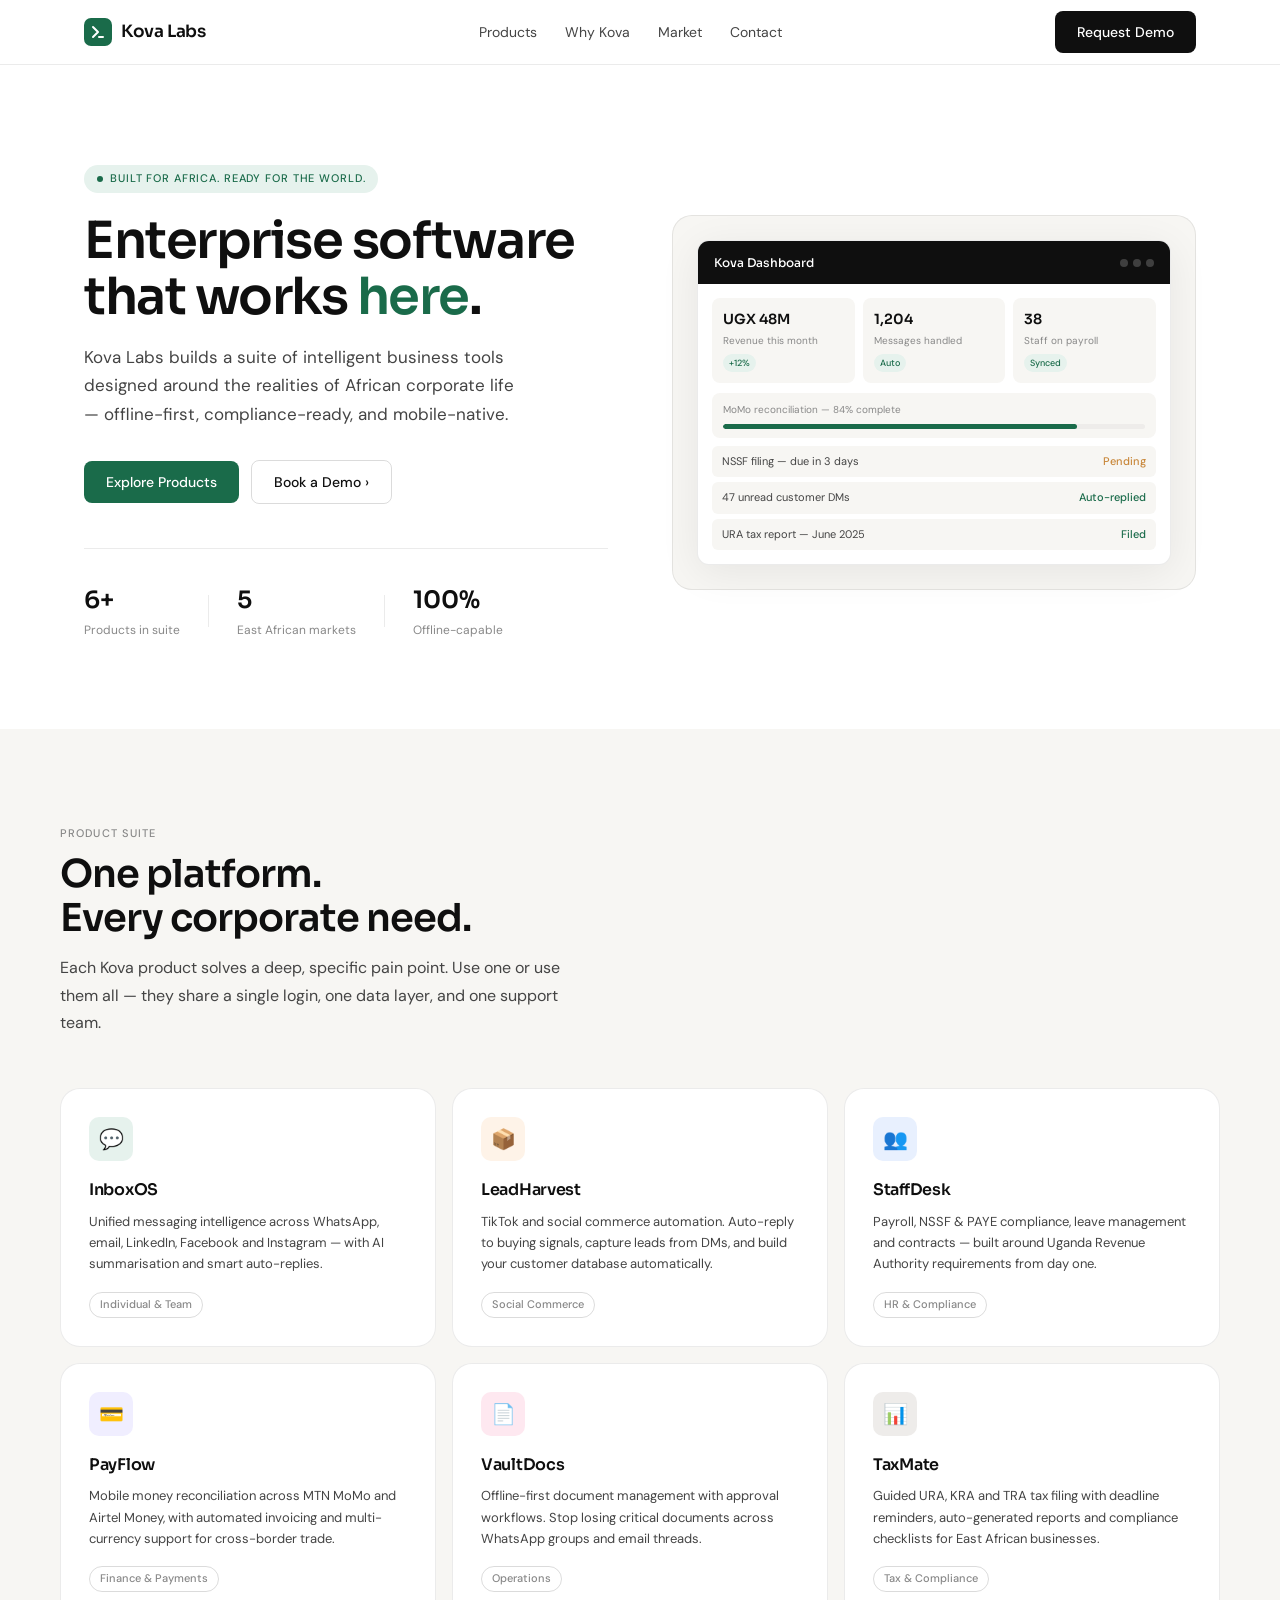
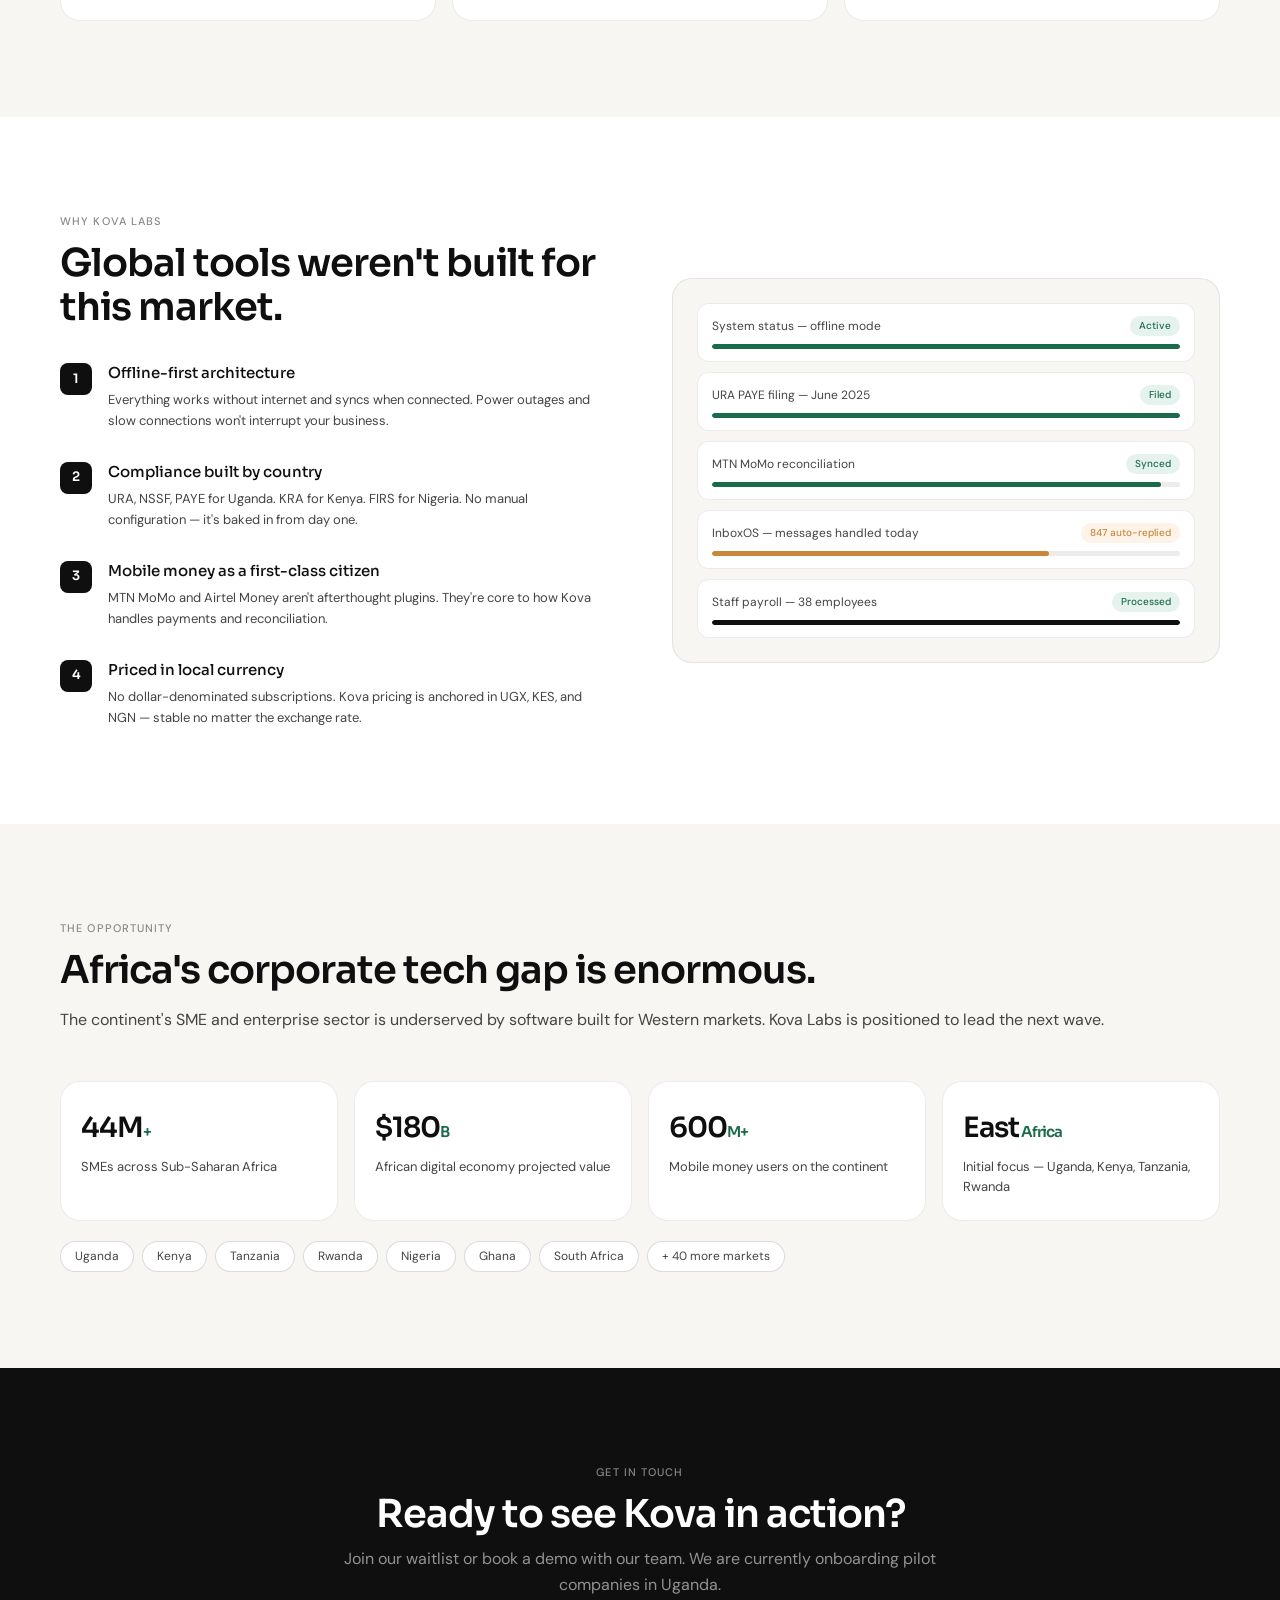
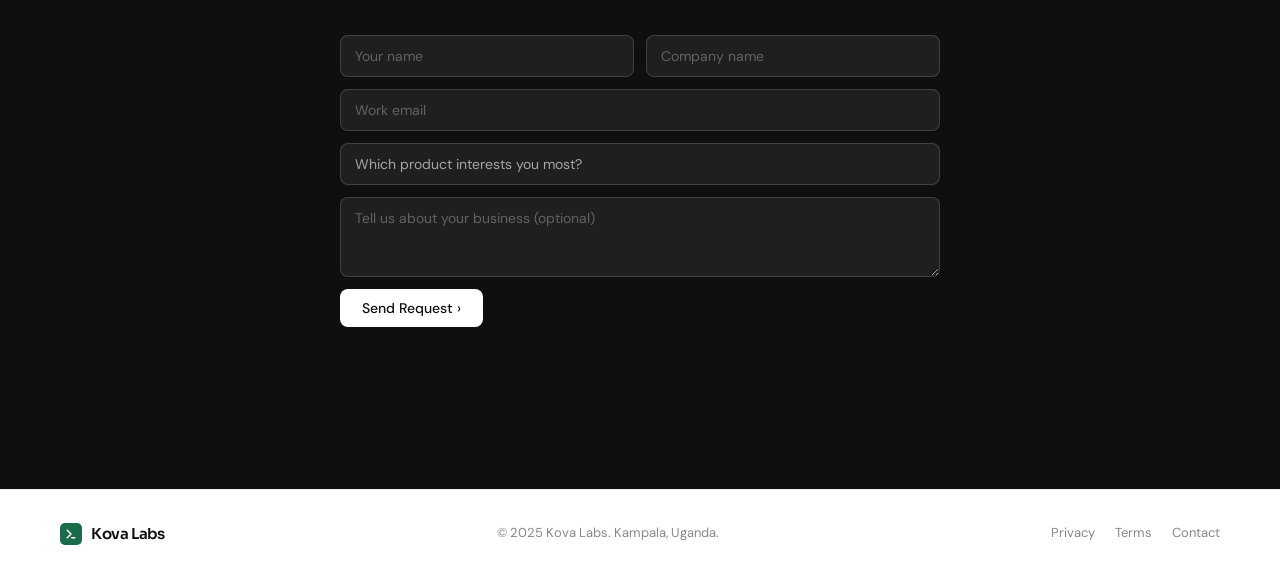
==== index.html @ d9e19ec4 "kova labs to the world" ====
<!DOCTYPE html>
<html lang="en">
<head>
  <meta charset="UTF-8" />
  <meta name="viewport" content="width=device-width, initial-scale=1.0" />
  <title>Kova Labs — Enterprise Software Built for Africa</title>
  <meta name="description" content="Kova Labs builds a suite of intelligent business tools designed around the realities of African corporate life — offline-first, compliance-ready, and mobile-native." />
  <meta property="og:title" content="Kova Labs — Enterprise Software Built for Africa" />
  <meta property="og:description" content="One platform. Every corporate need. Built for Uganda and Africa." />
  <meta property="og:type" content="website" />
  <link rel="preconnect" href="https://fonts.googleapis.com" />
  <link rel="preconnect" href="https://fonts.gstatic.com" crossorigin />
  <link href="https://fonts.googleapis.com/css2?family=Sora:wght@300;400;500;600&family=DM+Sans:ital,wght@0,300;0,400;0,500;1,400&display=swap" rel="stylesheet" />
  <link rel="stylesheet" href="style.css" />
</head>
<body>

  <!-- NAV -->
  <nav id="navbar">
    <div class="nav-inner">
      <a href="#" class="logo">
        <div class="logo-mark">
          <svg viewBox="0 0 16 16" fill="none" xmlns="http://www.w3.org/2000/svg">
            <path d="M3 3L8 8L3 13M9 13H13" stroke="white" stroke-width="2" stroke-linecap="round" stroke-linejoin="round"/>
          </svg>
        </div>
        Kova Labs
      </a>
      <div class="nav-links">
        <a href="#products">Products</a>
        <a href="#why">Why Kova</a>
        <a href="#market">Market</a>
        <a href="#contact">Contact</a>
      </div>
      <a href="#contact" class="btn btn-primary">Request Demo</a>
      <button class="hamburger" id="hamburger" aria-label="Open menu">
        <span></span><span></span><span></span>
      </button>
    </div>
    <div class="mobile-menu" id="mobile-menu">
      <a href="#products">Products</a>
      <a href="#why">Why Kova</a>
      <a href="#market">Market</a>
      <a href="#contact">Contact</a>
      <a href="#contact" class="btn btn-primary" style="margin-top:8px;">Request Demo</a>
    </div>
  </nav>

  <!-- HERO -->
  <section class="hero">
    <div class="hero-content">
      <div class="eyebrow">
        <span class="eyebrow-dot"></span>
        Built for Africa. Ready for the world.
      </div>
      <h1>Enterprise software<br>that works <em>here</em>.</h1>
      <p class="hero-sub">Kova Labs builds a suite of intelligent business tools designed around the realities of African corporate life — offline-first, compliance-ready, and mobile-native.</p>
      <div class="hero-actions">
        <a href="#products" class="btn btn-green">Explore Products</a>
        <a href="#contact" class="btn btn-outline">Book a Demo &rsaquo;</a>
      </div>
      <div class="hero-stats">
        <div class="hero-stat"><span class="num">6+</span><span class="lbl">Products in suite</span></div>
        <div class="stat-divider"></div>
        <div class="hero-stat"><span class="num">5</span><span class="lbl">East African markets</span></div>
        <div class="stat-divider"></div>
        <div class="hero-stat"><span class="num">100%</span><span class="lbl">Offline-capable</span></div>
      </div>
    </div>
    <div class="hero-visual">
      <div class="dashboard-mock">
        <div class="dash-header">
          <span>Kova Dashboard</span>
          <div class="dash-dots"><span></span><span></span><span></span></div>
        </div>
        <div class="dash-body">
          <div class="dash-metrics">
            <div class="dash-metric">
              <div class="m-val">UGX 48M</div>
              <div class="m-lbl">Revenue this month</div>
              <div class="m-badge">+12%</div>
            </div>
            <div class="dash-metric">
              <div class="m-val">1,204</div>
              <div class="m-lbl">Messages handled</div>
              <div class="m-badge">Auto</div>
            </div>
            <div class="dash-metric">
              <div class="m-val">38</div>
              <div class="m-lbl">Staff on payroll</div>
              <div class="m-badge">Synced</div>
            </div>
          </div>
          <div class="dash-bar">
            <div class="b-label">MoMo reconciliation — 84% complete</div>
            <div class="dash-bar-track"><div class="dash-bar-fill" style="width:84%"></div></div>
          </div>
          <div class="dash-list">
            <div class="dash-list-item"><span class="li-name">NSSF filing — due in 3 days</span><span class="li-val warn">Pending</span></div>
            <div class="dash-list-item"><span class="li-name">47 unread customer DMs</span><span class="li-val ok">Auto-replied</span></div>
            <div class="dash-list-item"><span class="li-name">URA tax report — June 2025</span><span class="li-val ok">Filed</span></div>
          </div>
        </div>
      </div>
    </div>
  </section>

  <!-- PRODUCTS -->
  <section class="products" id="products">
    <div class="section-header">
      <div class="section-label">Product Suite</div>
      <h2>One platform.<br>Every corporate need.</h2>
      <p class="section-sub">Each Kova product solves a deep, specific pain point. Use one or use them all — they share a single login, one data layer, and one support team.</p>
    </div>
    <div class="products-grid">
      <div class="product-card">
        <div class="product-icon p-green">💬</div>
        <h3>InboxOS</h3>
        <p>Unified messaging intelligence across WhatsApp, email, LinkedIn, Facebook and Instagram — with AI summarisation and smart auto-replies.</p>
        <span class="product-tag">Individual & Team</span>
      </div>
      <div class="product-card">
        <div class="product-icon p-amber">📦</div>
        <h3>LeadHarvest</h3>
        <p>TikTok and social commerce automation. Auto-reply to buying signals, capture leads from DMs, and build your customer database automatically.</p>
        <span class="product-tag">Social Commerce</span>
      </div>
      <div class="product-card">
        <div class="product-icon p-blue">👥</div>
        <h3>StaffDesk</h3>
        <p>Payroll, NSSF & PAYE compliance, leave management and contracts — built around Uganda Revenue Authority requirements from day one.</p>
        <span class="product-tag">HR & Compliance</span>
      </div>
      <div class="product-card">
        <div class="product-icon p-purple">💳</div>
        <h3>PayFlow</h3>
        <p>Mobile money reconciliation across MTN MoMo and Airtel Money, with automated invoicing and multi-currency support for cross-border trade.</p>
        <span class="product-tag">Finance & Payments</span>
      </div>
      <div class="product-card">
        <div class="product-icon p-rose">📄</div>
        <h3>VaultDocs</h3>
        <p>Offline-first document management with approval workflows. Stop losing critical documents across WhatsApp groups and email threads.</p>
        <span class="product-tag">Operations</span>
      </div>
      <div class="product-card">
        <div class="product-icon p-gray">📊</div>
        <h3>TaxMate</h3>
        <p>Guided URA, KRA and TRA tax filing with deadline reminders, auto-generated reports and compliance checklists for East African businesses.</p>
        <span class="product-tag">Tax & Compliance</span>
      </div>
    </div>
  </section>

  <!-- WHY -->
  <section class="why" id="why">
    <div class="why-grid">
      <div class="why-left">
        <div class="section-label">Why Kova Labs</div>
        <h2>Global tools weren't built for this market.</h2>
        <div class="why-points">
          <div class="why-point">
            <div class="why-num">1</div>
            <div>
              <h4>Offline-first architecture</h4>
              <p>Everything works without internet and syncs when connected. Power outages and slow connections won't interrupt your business.</p>
            </div>
          </div>
          <div class="why-point">
            <div class="why-num">2</div>
            <div>
              <h4>Compliance built by country</h4>
              <p>URA, NSSF, PAYE for Uganda. KRA for Kenya. FIRS for Nigeria. No manual configuration — it's baked in from day one.</p>
            </div>
          </div>
          <div class="why-point">
            <div class="why-num">3</div>
            <div>
              <h4>Mobile money as a first-class citizen</h4>
              <p>MTN MoMo and Airtel Money aren't afterthought plugins. They're core to how Kova handles payments and reconciliation.</p>
            </div>
          </div>
          <div class="why-point">
            <div class="why-num">4</div>
            <div>
              <h4>Priced in local currency</h4>
              <p>No dollar-denominated subscriptions. Kova pricing is anchored in UGX, KES, and NGN — stable no matter the exchange rate.</p>
            </div>
          </div>
        </div>
      </div>
      <div class="why-visual">
        <div class="why-card"><div class="wc-top"><span class="wc-label">System status — offline mode</span><span class="wc-badge ok">Active</span></div><div class="why-progress"><div class="why-progress-fill fill-green" style="width:100%"></div></div></div>
        <div class="why-card"><div class="wc-top"><span class="wc-label">URA PAYE filing — June 2025</span><span class="wc-badge ok">Filed</span></div><div class="why-progress"><div class="why-progress-fill fill-green" style="width:100%"></div></div></div>
        <div class="why-card"><div class="wc-top"><span class="wc-label">MTN MoMo reconciliation</span><span class="wc-badge ok">Synced</span></div><div class="why-progress"><div class="why-progress-fill fill-green" style="width:96%"></div></div></div>
        <div class="why-card"><div class="wc-top"><span class="wc-label">InboxOS — messages handled today</span><span class="wc-badge warn">847 auto-replied</span></div><div class="why-progress"><div class="why-progress-fill fill-amber" style="width:72%"></div></div></div>
        <div class="why-card"><div class="wc-top"><span class="wc-label">Staff payroll — 38 employees</span><span class="wc-badge ok">Processed</span></div><div class="why-progress"><div class="why-progress-fill fill-dark" style="width:100%"></div></div></div>
      </div>
    </div>
  </section>

  <!-- MARKET -->
  <section class="market" id="market">
    <div class="section-label">The Opportunity</div>
    <h2>Africa's corporate tech gap is enormous.</h2>
    <p class="section-sub">The continent's SME and enterprise sector is underserved by software built for Western markets. Kova Labs is positioned to lead the next wave.</p>
    <div class="market-stats">
      <div class="market-stat"><div class="ms-val">44M<span>+</span></div><div class="ms-lbl">SMEs across Sub-Saharan Africa</div></div>
      <div class="market-stat"><div class="ms-val">$180<span>B</span></div><div class="ms-lbl">African digital economy projected value</div></div>
      <div class="market-stat"><div class="ms-val">600<span>M+</span></div><div class="ms-lbl">Mobile money users on the continent</div></div>
      <div class="market-stat"><div class="ms-val">East<span> Africa</span></div><div class="ms-lbl">Initial focus — Uganda, Kenya, Tanzania, Rwanda</div></div>
    </div>
    <div class="tag-row">
      <span class="tag">Uganda</span><span class="tag">Kenya</span><span class="tag">Tanzania</span>
      <span class="tag">Rwanda</span><span class="tag">Nigeria</span><span class="tag">Ghana</span>
      <span class="tag">South Africa</span><span class="tag">+ 40 more markets</span>
    </div>
  </section>

  <!-- CONTACT -->
  <section class="contact-section" id="contact">
    <div class="contact-inner">
      <div class="section-label" style="color:rgba(255,255,255,0.5)">Get in touch</div>
      <h2>Ready to see Kova in action?</h2>
      <p>Join our waitlist or book a demo with our team. We are currently onboarding pilot companies in Uganda.</p>
      <form class="contact-form" id="contact-form">
        <div class="form-row">
          <input type="text" name="name" placeholder="Your name" required />
          <input type="text" name="company" placeholder="Company name" required />
        </div>
        <input type="email" name="email" placeholder="Work email" required />
        <select name="interest">
          <option value="" disabled selected>Which product interests you most?</option>
          <option>InboxOS — Unified Messaging</option>
          <option>LeadHarvest — Social Commerce</option>
          <option>StaffDesk — HR & Payroll</option>
          <option>PayFlow — Mobile Money</option>
          <option>VaultDocs — Document Management</option>
          <option>TaxMate — Tax Compliance</option>
          <option>Full Suite</option>
        </select>
        <textarea name="message" placeholder="Tell us about your business (optional)" rows="3"></textarea>
        <button type="submit" class="btn btn-white">Send Request &rsaquo;</button>
      </form>
      <p class="form-note" id="form-note"></p>
    </div>
  </section>

  <!-- FOOTER -->
  <footer>
    <div class="footer-inner">
      <a href="#" class="logo" style="font-size:15px;">
        <div class="logo-mark" style="width:22px;height:22px;border-radius:5px;">
          <svg viewBox="0 0 16 16" fill="none" xmlns="http://www.w3.org/2000/svg" style="width:12px;height:12px;">
            <path d="M3 3L8 8L3 13M9 13H13" stroke="white" stroke-width="2" stroke-linecap="round" stroke-linejoin="round"/>
          </svg>
        </div>
        Kova Labs
      </a>
      <p class="f-copy">&copy; 2025 Kova Labs. Kampala, Uganda.</p>
      <div class="f-links">
        <a href="#">Privacy</a>
        <a href="#">Terms</a>
        <a href="#contact">Contact</a>
      </div>
    </div>
  </footer>

  <script src="main.js"></script>
</body>
</html>
---- style.css ----
/* ── Reset & Base ─────────────────────────────────────── */
*, *::before, *::after { box-sizing: border-box; margin: 0; padding: 0; }

:root {
  --ink:         #0f0f0f;
  --ink-2:       #444;
  --ink-3:       #888;
  --surface:     #fff;
  --surface-2:   #f7f6f3;
  --surface-3:   #eeecea;
  --accent:      #1a6b4a;
  --accent-light:#e6f2ed;
  --accent-2:    #c8873a;
  --border:      rgba(0,0,0,0.08);
  --border-2:    rgba(0,0,0,0.14);
  --radius:      12px;
  --radius-lg:   20px;
  --max-w:       1160px;
}

html { scroll-behavior: smooth; }

body {
  font-family: 'DM Sans', sans-serif;
  background: var(--surface);
  color: var(--ink);
  line-height: 1.6;
  font-size: 15px;
  -webkit-font-smoothing: antialiased;
}

h1, h2, h3, h4, .logo { font-family: 'Sora', sans-serif; }

img { max-width: 100%; display: block; }

/* ── Utilities ────────────────────────────────────────── */
.btn {
  display: inline-flex; align-items: center; gap: 6px;
  padding: 10px 22px; border-radius: 8px;
  font-family: 'DM Sans', sans-serif; font-size: 14px; font-weight: 500;
  text-decoration: none; cursor: pointer; transition: all 0.18s;
  border: none; white-space: nowrap;
}
.btn-primary  { background: var(--ink); color: #fff; }
.btn-primary:hover  { background: #2a2a2a; transform: translateY(-1px); }
.btn-green    { background: var(--accent); color: #fff; }
.btn-green:hover    { background: #155c3e; transform: translateY(-1px); }
.btn-outline  { background: transparent; color: var(--ink); border: 0.5px solid var(--border-2); }
.btn-outline:hover  { background: var(--surface-2); }
.btn-white    { background: #fff; color: var(--ink); }
.btn-white:hover    { background: #f0f0f0; }

.section-label {
  font-size: 11px; font-weight: 500; letter-spacing: 0.1em;
  text-transform: uppercase; color: var(--ink-3); margin-bottom: 10px;
}

h2 {
  font-size: clamp(26px, 3vw, 40px);
  font-weight: 600; line-height: 1.15; letter-spacing: -1px; margin-bottom: 14px;
}

.section-sub {
  font-size: 16px; color: var(--ink-2);
  max-width: 520px; line-height: 1.7;
}

/* ── Navbar ───────────────────────────────────────────── */
#navbar {
  position: sticky; top: 0; z-index: 200;
  background: rgba(255,255,255,0.92);
  backdrop-filter: blur(14px);
  -webkit-backdrop-filter: blur(14px);
  border-bottom: 0.5px solid var(--border);
}

.nav-inner {
  max-width: var(--max-w); margin: 0 auto;
  padding: 0 24px; height: 64px;
  display: flex; align-items: center; justify-content: space-between;
}

.logo {
  font-size: 17px; font-weight: 600; letter-spacing: -0.4px;
  display: flex; align-items: center; gap: 9px;
  text-decoration: none; color: var(--ink);
}

.logo-mark {
  width: 28px; height: 28px;
  background: var(--accent); border-radius: 7px;
  display: flex; align-items: center; justify-content: center;
  flex-shrink: 0;
}
.logo-mark svg { width: 16px; height: 16px; }

.nav-links { display: flex; align-items: center; gap: 28px; }
.nav-links a {
  font-size: 14px; color: var(--ink-2); text-decoration: none;
  font-weight: 400; transition: color 0.2s;
}
.nav-links a:hover { color: var(--ink); }

.hamburger {
  display: none; flex-direction: column; gap: 5px;
  background: none; border: none; cursor: pointer; padding: 4px;
}
.hamburger span {
  display: block; width: 22px; height: 1.5px;
  background: var(--ink); border-radius: 2px;
  transition: all 0.2s;
}

.mobile-menu {
  display: none; flex-direction: column; gap: 0;
  background: var(--surface); border-top: 0.5px solid var(--border);
  padding: 12px 24px 20px;
}
.mobile-menu a {
  font-size: 15px; color: var(--ink-2); text-decoration: none;
  padding: 10px 0; border-bottom: 0.5px solid var(--border);
}
.mobile-menu a:last-child { border-bottom: none; }
.mobile-menu.open { display: flex; }

/* ── Hero ─────────────────────────────────────────────── */
.hero {
  max-width: var(--max-w); margin: 0 auto;
  padding: 100px 24px 88px;
  display: grid; grid-template-columns: 1fr 1fr;
  gap: 64px; align-items: center;
}

.eyebrow {
  display: inline-flex; align-items: center; gap: 7px;
  font-size: 11px; font-weight: 500; letter-spacing: 0.08em;
  text-transform: uppercase; color: var(--accent);
  background: var(--accent-light); padding: 5px 13px;
  border-radius: 100px; margin-bottom: 20px;
}
.eyebrow-dot {
  width: 6px; height: 6px; border-radius: 50%;
  background: var(--accent); flex-shrink: 0;
}

h1 {
  font-size: clamp(32px, 4vw, 52px);
  font-weight: 600; line-height: 1.1; letter-spacing: -1.5px;
  margin-bottom: 18px;
}
h1 em { font-style: normal; color: var(--accent); }

.hero-sub {
  font-size: 17px; color: var(--ink-2); line-height: 1.65;
  max-width: 440px; margin-bottom: 32px;
}

.hero-actions { display: flex; align-items: center; gap: 12px; flex-wrap: wrap; }

.hero-stats {
  display: flex; align-items: center; gap: 28px;
  margin-top: 44px; padding-top: 32px;
  border-top: 0.5px solid var(--border);
}
.hero-stat { display: flex; flex-direction: column; gap: 2px; }
.hero-stat .num {
  font-family: 'Sora', sans-serif;
  font-size: 24px; font-weight: 600; color: var(--ink);
}
.hero-stat .lbl { font-size: 12px; color: var(--ink-3); }
.stat-divider { width: 1px; height: 32px; background: var(--border); }

/* ── Dashboard Mock ───────────────────────────────────── */
.hero-visual {
  background: var(--surface-2); border-radius: var(--radius-lg);
  border: 0.5px solid var(--border); padding: 24px;
  animation: floatUp 0.8s ease both 0.2s;
}
@keyframes floatUp {
  from { opacity: 0; transform: translateY(20px); }
  to   { opacity: 1; transform: translateY(0); }
}

.dashboard-mock {
  background: #fff; border-radius: var(--radius);
  border: 0.5px solid var(--border);
  overflow: hidden; box-shadow: 0 8px 40px rgba(0,0,0,0.07);
}
.dash-header {
  background: var(--ink); padding: 12px 16px;
  display: flex; align-items: center; justify-content: space-between;
}
.dash-header span {
  font-size: 12px; font-weight: 500; color: #fff;
  font-family: 'Sora', sans-serif;
}
.dash-dots { display: flex; gap: 5px; }
.dash-dots span {
  width: 8px; height: 8px; border-radius: 50%;
  background: rgba(255,255,255,0.2);
}
.dash-body { padding: 14px; }
.dash-metrics {
  display: grid; grid-template-columns: repeat(3,1fr);
  gap: 8px; margin-bottom: 10px;
}
.dash-metric {
  background: var(--surface-2); border-radius: 8px; padding: 10px 11px;
}
.dash-metric .m-val {
  font-size: 14px; font-weight: 600; color: var(--ink);
  font-family: 'Sora', sans-serif;
}
.dash-metric .m-lbl { font-size: 10px; color: var(--ink-3); margin-top: 2px; }
.dash-metric .m-badge {
  font-size: 9px; font-weight: 500; padding: 2px 6px;
  border-radius: 100px; background: var(--accent-light);
  color: var(--accent); display: inline-block; margin-top: 4px;
}
.dash-bar {
  background: var(--surface-2); border-radius: 8px;
  padding: 9px 11px; margin-bottom: 8px;
}
.dash-bar .b-label { font-size: 10px; color: var(--ink-3); margin-bottom: 6px; }
.dash-bar-track {
  height: 5px; background: var(--surface-3);
  border-radius: 100px; overflow: hidden;
}
.dash-bar-fill {
  height: 100%; border-radius: 100px; background: var(--accent);
  transition: width 1.2s ease;
}
.dash-list { display: flex; flex-direction: column; gap: 5px; }
.dash-list-item {
  display: flex; align-items: center; justify-content: space-between;
  padding: 7px 10px; background: var(--surface-2); border-radius: 6px;
}
.dash-list-item .li-name { font-size: 11px; color: var(--ink-2); }
.dash-list-item .li-val { font-size: 11px; font-weight: 500; }
.li-val.ok  { color: var(--accent); }
.li-val.warn { color: var(--accent-2); }

/* ── Products ─────────────────────────────────────────── */
.products {
  background: var(--surface-2);
  padding: 96px 24px;
}
.section-header {
  max-width: var(--max-w); margin: 0 auto 52px;
}
.products-grid {
  max-width: var(--max-w); margin: 0 auto;
  display: grid; grid-template-columns: repeat(3,1fr); gap: 16px;
}
.product-card {
  background: var(--surface); border-radius: var(--radius-lg);
  border: 0.5px solid var(--border); padding: 28px;
  transition: all 0.22s;
}
.product-card:hover {
  border-color: var(--border-2); transform: translateY(-3px);
  box-shadow: 0 12px 40px rgba(0,0,0,0.06);
}
.product-icon {
  width: 44px; height: 44px; border-radius: 10px;
  display: flex; align-items: center; justify-content: center;
  margin-bottom: 16px; font-size: 20px;
}
.p-green  { background: var(--accent-light); }
.p-amber  { background: #fef3e8; }
.p-blue   { background: #e8f0fe; }
.p-purple { background: #f0eeff; }
.p-rose   { background: #fee8f0; }
.p-gray   { background: var(--surface-3); }

.product-card h3 {
  font-size: 16px; font-weight: 600; margin-bottom: 8px; letter-spacing: -0.3px;
}
.product-card p { font-size: 13px; color: var(--ink-2); line-height: 1.65; margin-bottom: 16px; }
.product-tag {
  font-size: 11px; font-weight: 500; padding: 3px 10px;
  border-radius: 100px; border: 0.5px solid var(--border-2);
  color: var(--ink-3); display: inline-block;
}

/* ── Why ──────────────────────────────────────────────── */
.why { padding: 96px 24px; }
.why-grid {
  max-width: var(--max-w); margin: 0 auto;
  display: grid; grid-template-columns: 1fr 1fr;
  gap: 64px; align-items: center;
}
.why-points { display: flex; flex-direction: column; gap: 28px; margin-top: 32px; }
.why-point { display: flex; gap: 16px; }
.why-num {
  width: 32px; height: 32px; border-radius: 8px;
  background: var(--ink); color: #fff;
  font-family: 'Sora', sans-serif; font-size: 13px; font-weight: 600;
  display: flex; align-items: center; justify-content: center;
  flex-shrink: 0; margin-top: 2px;
}
.why-point h4 { font-size: 15px; font-weight: 500; margin-bottom: 4px; }
.why-point p  { font-size: 13px; color: var(--ink-2); line-height: 1.65; }

.why-visual {
  background: var(--surface-2); border-radius: var(--radius-lg);
  border: 0.5px solid var(--border); padding: 24px;
  display: flex; flex-direction: column; gap: 10px;
}
.why-card {
  background: var(--surface); border-radius: var(--radius);
  border: 0.5px solid var(--border); padding: 12px 14px;
}
.wc-top {
  display: flex; align-items: center; justify-content: space-between;
  margin-bottom: 8px;
}
.wc-label { font-size: 12px; font-weight: 400; color: var(--ink-2); }
.wc-badge {
  font-size: 10px; font-weight: 500; padding: 2px 9px; border-radius: 100px;
}
.wc-badge.ok   { background: var(--accent-light); color: var(--accent); }
.wc-badge.warn { background: #fef3e8; color: var(--accent-2); }

.why-progress {
  height: 5px; background: var(--surface-3);
  border-radius: 100px; overflow: hidden;
}
.why-progress-fill {
  height: 100%; border-radius: 100px; transition: width 1.4s ease;
}
.fill-green { background: var(--accent); }
.fill-amber { background: var(--accent-2); }
.fill-dark  { background: var(--ink); }

/* ── Market ───────────────────────────────────────────── */
.market {
  background: var(--surface-2); padding: 96px 24px;
}
.market > * { max-width: var(--max-w); margin-left: auto; margin-right: auto; }
.market > h2, .market > .section-label, .market > .section-sub { max-width: var(--max-w); }

.market-stats {
  display: grid; grid-template-columns: repeat(4,1fr);
  gap: 16px; margin-top: 48px; margin-bottom: 20px;
  max-width: var(--max-w);
}
.market-stat {
  background: var(--surface); border-radius: var(--radius-lg);
  border: 0.5px solid var(--border); padding: 24px 20px;
}
.ms-val {
  font-family: 'Sora', sans-serif;
  font-size: 28px; font-weight: 600; letter-spacing: -1px;
  color: var(--ink); margin-bottom: 6px;
}
.ms-val span { font-size: 15px; color: var(--accent); }
.ms-lbl { font-size: 13px; color: var(--ink-2); line-height: 1.5; }

.tag-row {
  display: flex; flex-wrap: wrap; gap: 8px;
  max-width: var(--max-w); margin-top: 20px;
}
.tag {
  font-size: 12px; color: var(--ink-2);
  background: var(--surface); border: 0.5px solid var(--border-2);
  padding: 5px 14px; border-radius: 100px;
}

/* ── Contact ──────────────────────────────────────────── */
.contact-section {
  background: var(--ink); color: #fff;
  padding: 96px 24px;
}
.contact-inner {
  max-width: 600px; margin: 0 auto; text-align: center;
}
.contact-inner h2 { color: #fff; margin-bottom: 10px; }
.contact-inner > p { color: rgba(255,255,255,0.55); font-size: 16px; margin-bottom: 36px; line-height: 1.65; }

.contact-form {
  display: flex; flex-direction: column; gap: 12px; text-align: left;
}
.form-row { display: grid; grid-template-columns: 1fr 1fr; gap: 12px; }

.contact-form input,
.contact-form select,
.contact-form textarea {
  width: 100%; padding: 11px 14px;
  background: rgba(255,255,255,0.07);
  border: 0.5px solid rgba(255,255,255,0.15);
  border-radius: 8px; color: #fff;
  font-family: 'DM Sans', sans-serif; font-size: 14px;
  outline: none; transition: border-color 0.18s;
  appearance: none; -webkit-appearance: none;
}
.contact-form input::placeholder,
.contact-form textarea::placeholder { color: rgba(255,255,255,0.3); }
.contact-form select { color: rgba(255,255,255,0.6); }
.contact-form select option { background: #222; color: #fff; }
.contact-form input:focus,
.contact-form select:focus,
.contact-form textarea:focus { border-color: rgba(255,255,255,0.4); }
.contact-form textarea { resize: vertical; min-height: 80px; }
.contact-form .btn-white { align-self: flex-start; }

.form-note {
  margin-top: 10px; font-size: 13px; color: rgba(255,255,255,0.5);
  min-height: 20px;
}

/* ── Footer ───────────────────────────────────────────── */
footer {
  border-top: 0.5px solid var(--border);
  padding: 32px 24px;
}
.footer-inner {
  max-width: var(--max-w); margin: 0 auto;
  display: flex; align-items: center; justify-content: space-between;
}
.f-copy { font-size: 13px; color: var(--ink-3); }
.f-links { display: flex; gap: 20px; }
.f-links a { font-size: 13px; color: var(--ink-3); text-decoration: none; }
.f-links a:hover { color: var(--ink); }

/* ── Animations ───────────────────────────────────────── */
.fade-in {
  opacity: 0; transform: translateY(18px);
  transition: opacity 0.6s ease, transform 0.6s ease;
}
.fade-in.visible { opacity: 1; transform: translateY(0); }

/* ── Responsive ───────────────────────────────────────── */
@media (max-width: 900px) {
  .hero { grid-template-columns: 1fr; gap: 40px; padding: 64px 20px 56px; }
  .hero-visual { order: -1; }
  .products-grid { grid-template-columns: repeat(2,1fr); }
  .why-grid { grid-template-columns: 1fr; gap: 40px; }
  .market-stats { grid-template-columns: repeat(2,1fr); }
  .nav-links, #navbar .btn-primary { display: none; }
  .hamburger { display: flex; }
}

@media (max-width: 560px) {
  .products-grid { grid-template-columns: 1fr; }
  .market-stats { grid-template-columns: 1fr 1fr; }
  .form-row { grid-template-columns: 1fr; }
  .hero-stats { gap: 16px; }
  .footer-inner { flex-direction: column; gap: 12px; text-align: center; }
}
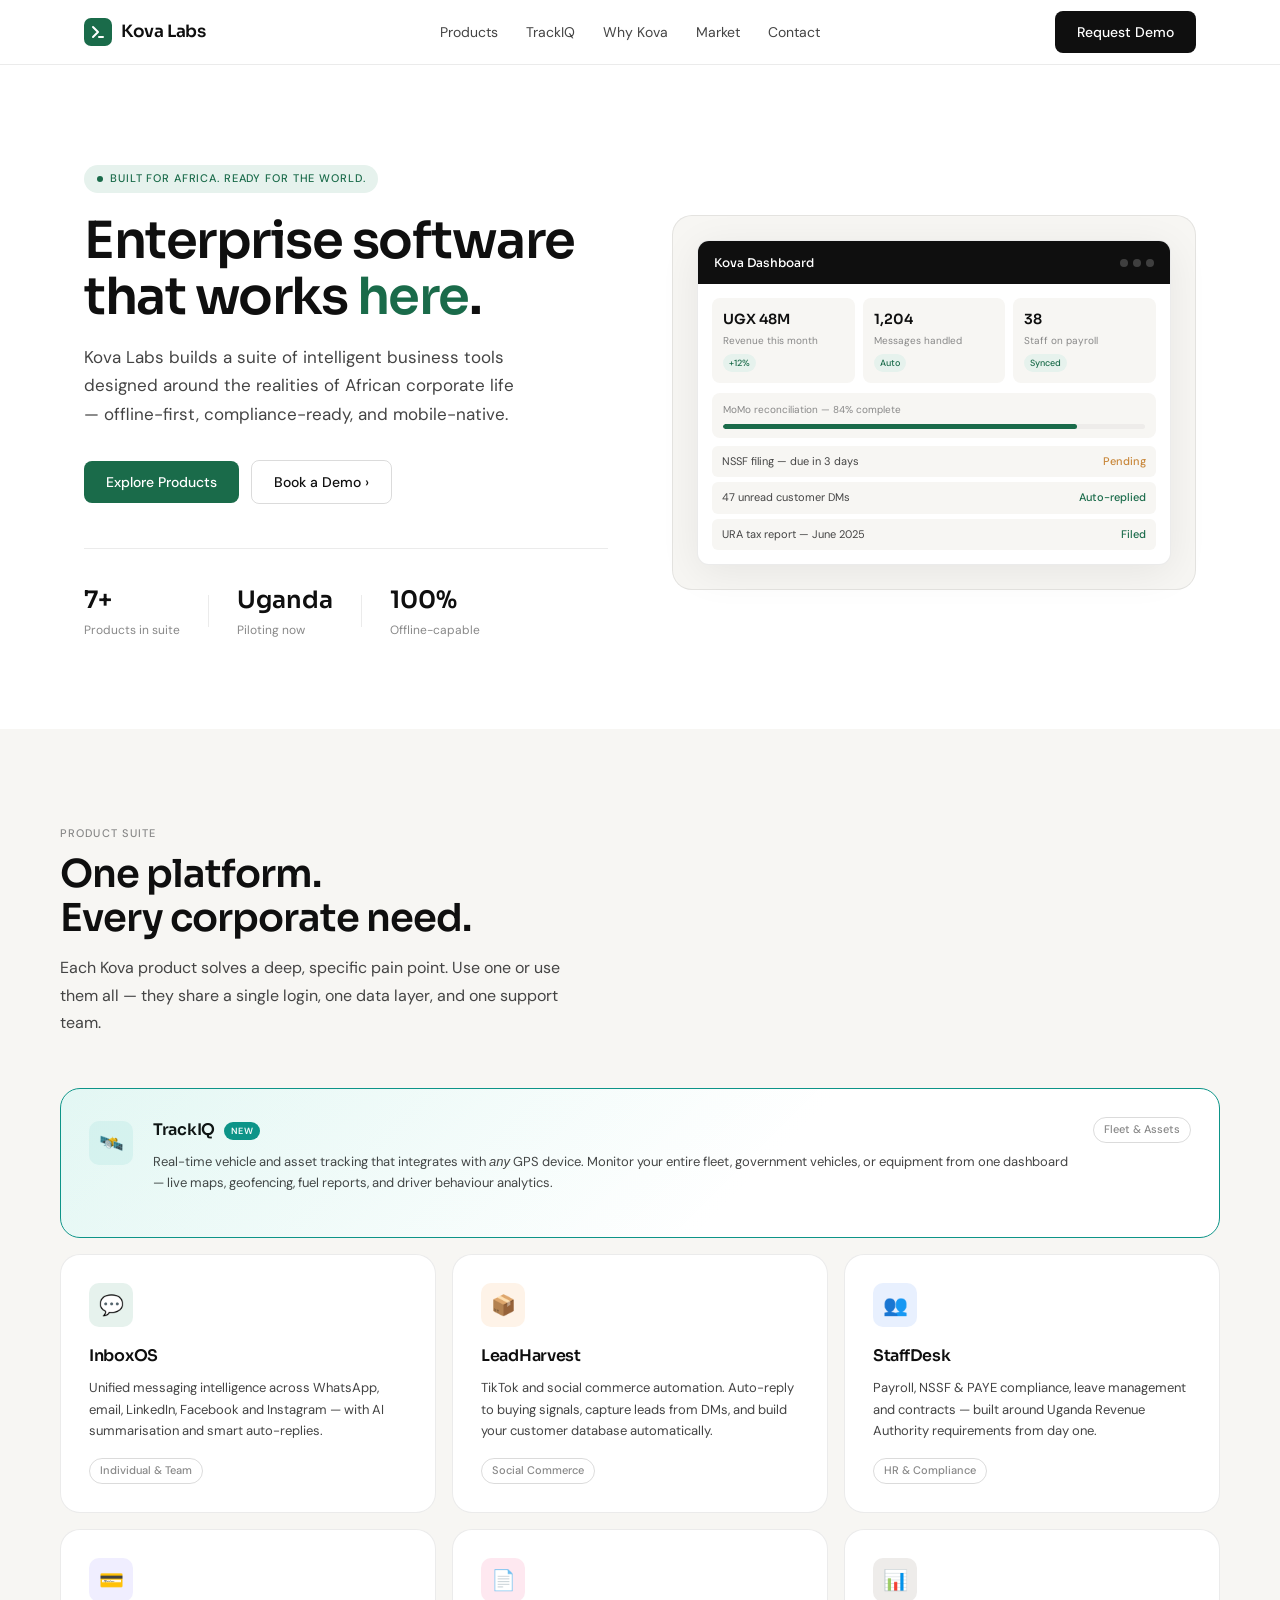
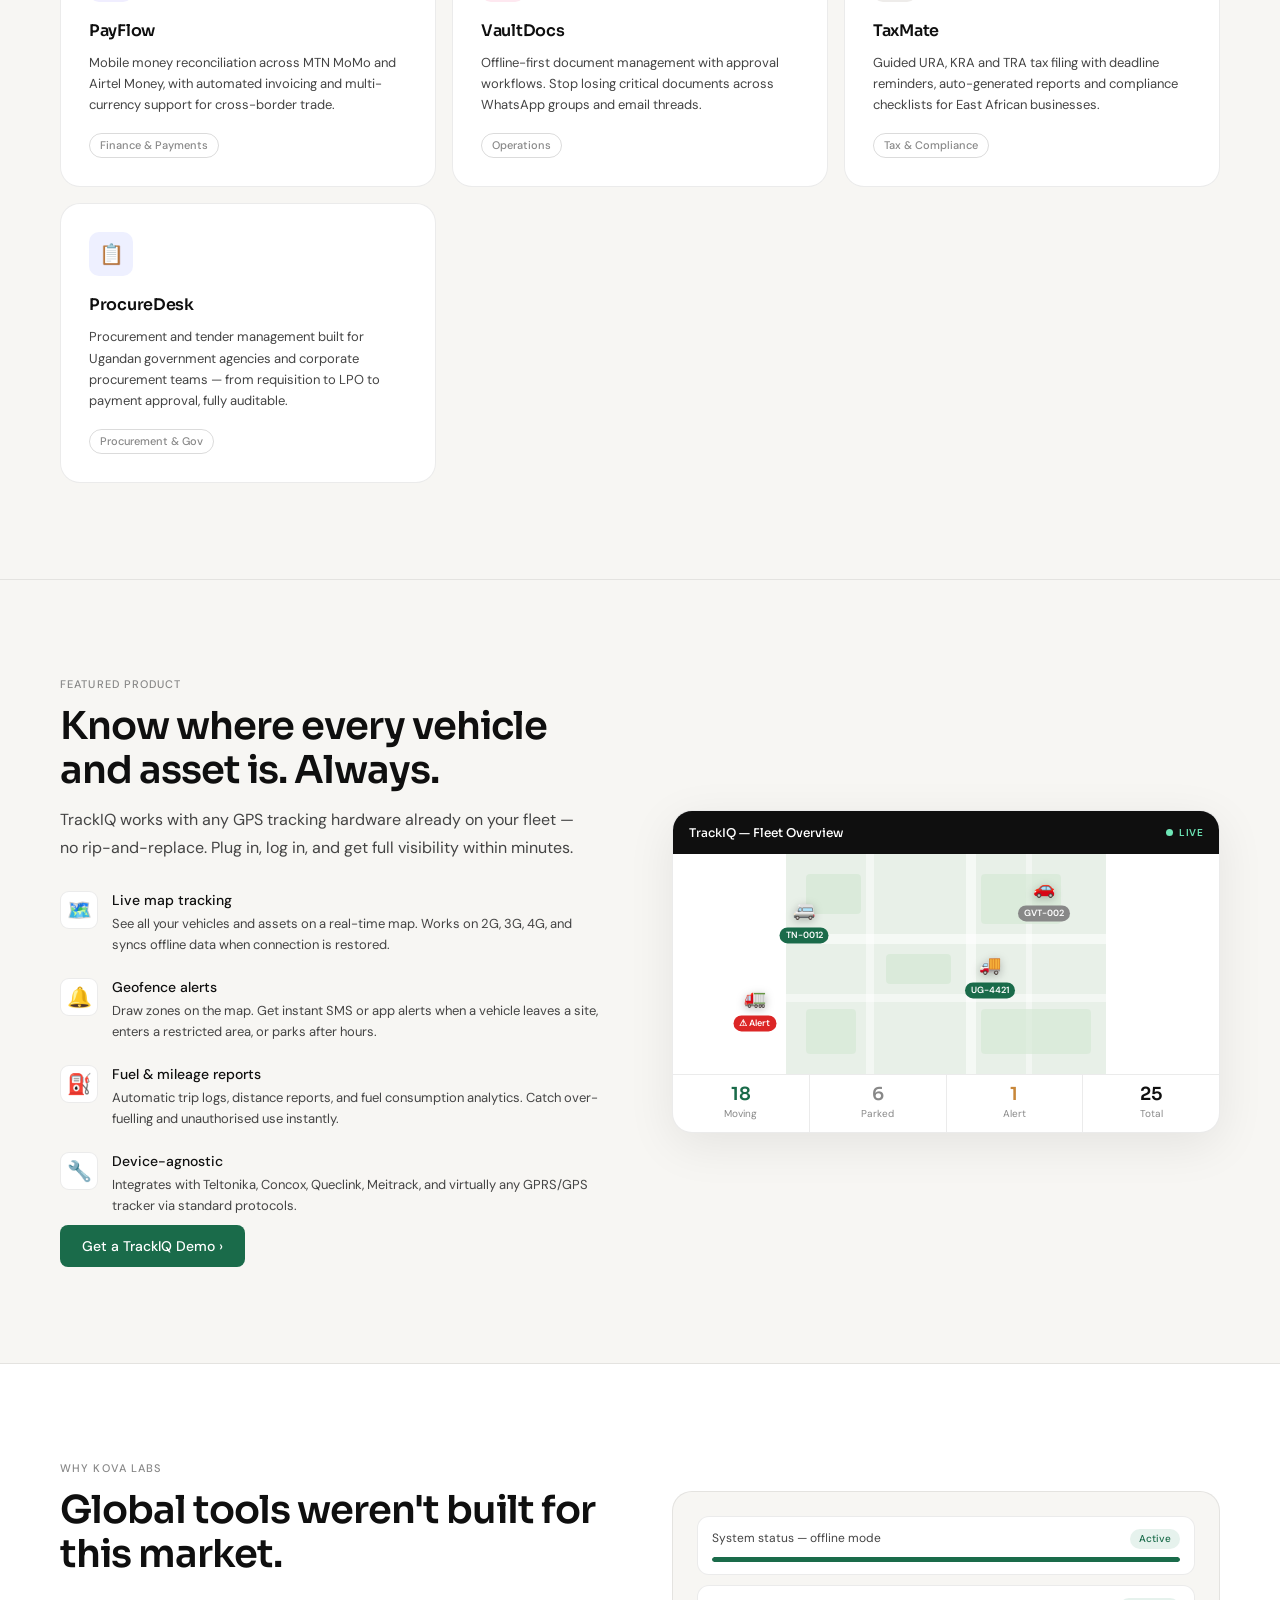
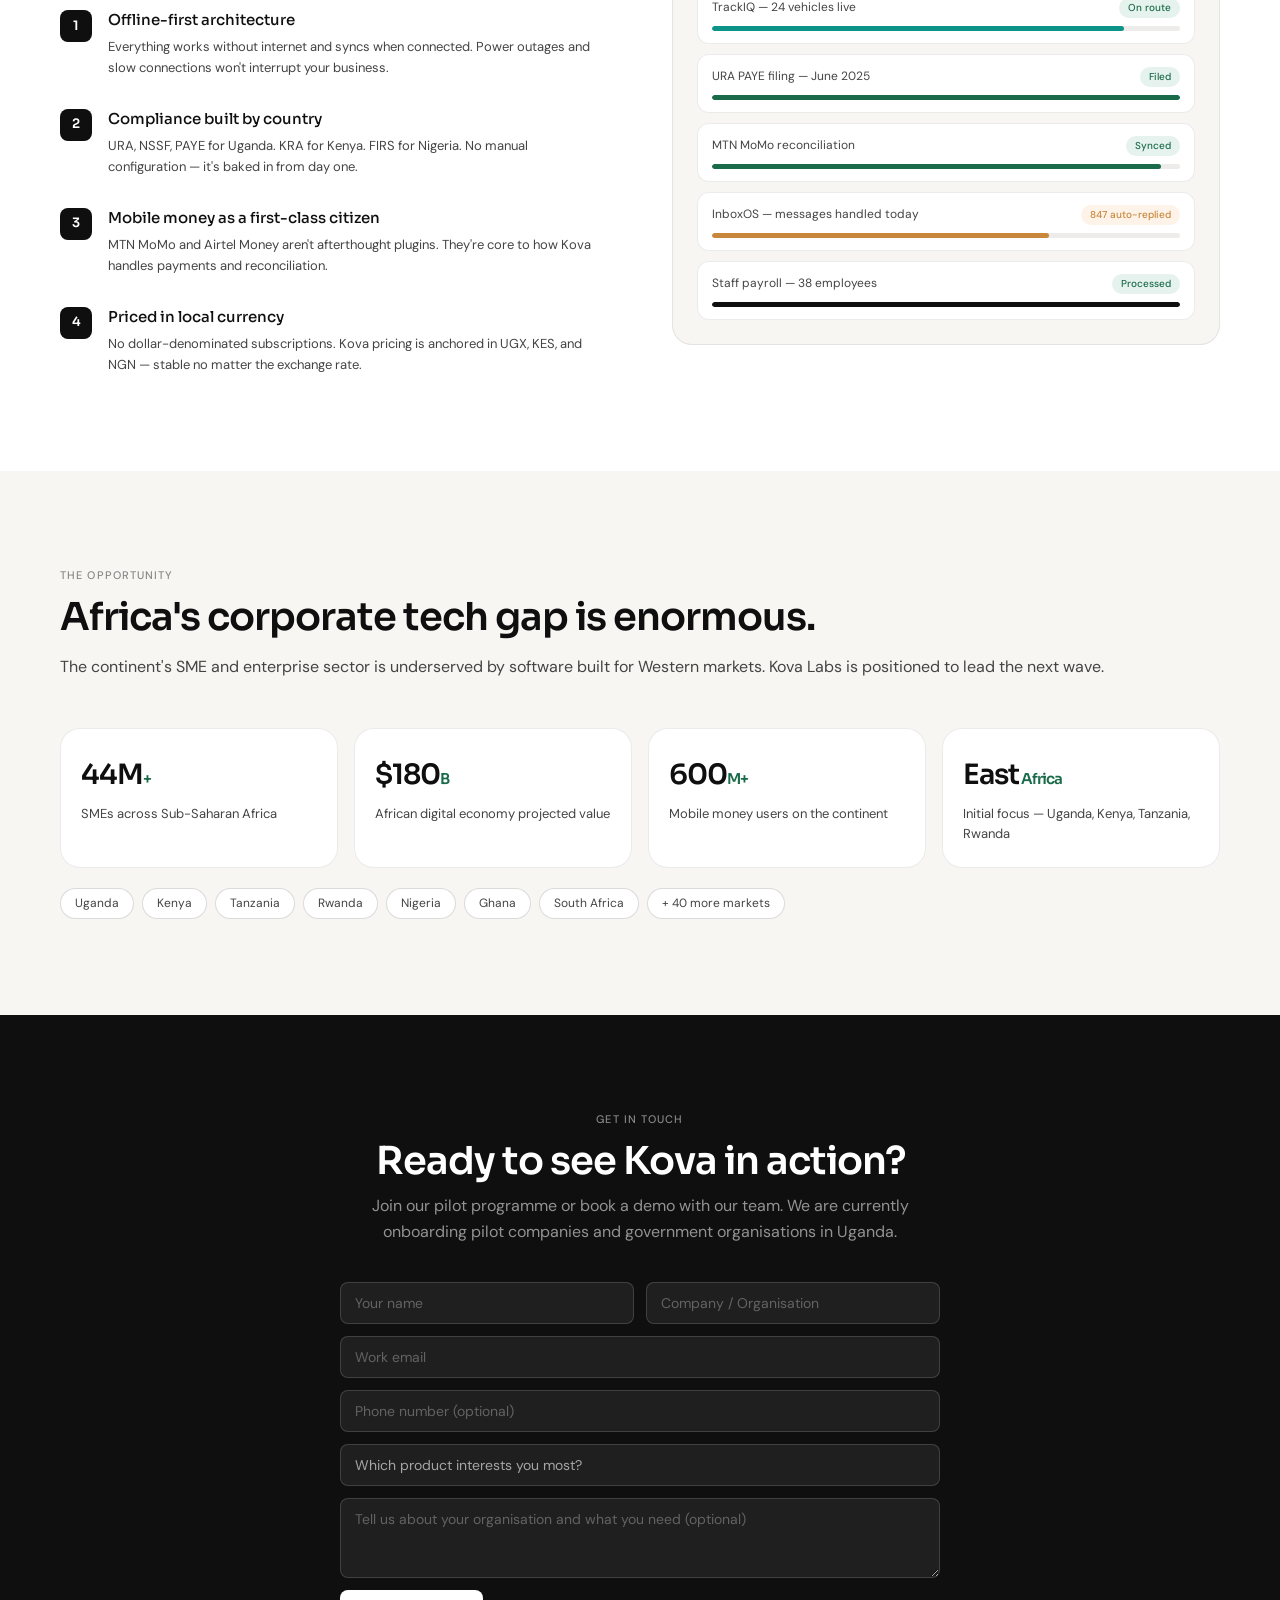
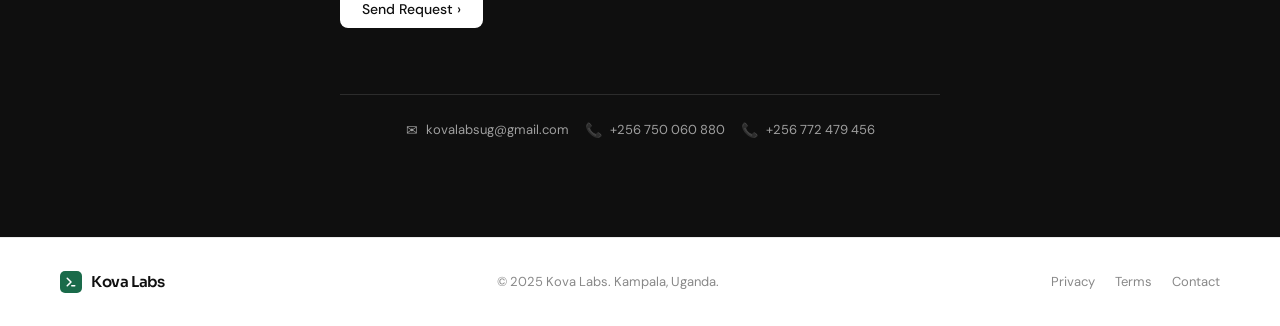
==== commit c2e2b4ec: "contact and product updates" ====
--- a/index.html
+++ b/index.html
@@ -4,9 +4,10 @@
   <meta charset="UTF-8" />
   <meta name="viewport" content="width=device-width, initial-scale=1.0" />
   <title>Kova Labs — Enterprise Software Built for Africa</title>
-  <meta name="description" content="Kova Labs builds a suite of intelligent business tools designed around the realities of African corporate life — offline-first, compliance-ready, and mobile-native." />
+  <meta name="description" content="Kova Labs builds a suite of intelligent business tools designed around the realities of African corporate life — vehicle tracking, HR, compliance, payments, and more." />
   <meta property="og:title" content="Kova Labs — Enterprise Software Built for Africa" />
   <meta property="og:description" content="One platform. Every corporate need. Built for Uganda and Africa." />
+  <link rel="icon" href="data:image/svg+xml,<svg xmlns='http://www.w3.org/2000/svg' viewBox='0 0 32 32'><rect width='32' height='32' rx='7' fill='%231a6b4a'/><path d='M7 7L16 16L7 25M18 25H25' stroke='white' stroke-width='3.5' stroke-linecap='round' stroke-linejoin='round'/></svg>" />
   <meta property="og:type" content="website" />
   <link rel="preconnect" href="https://fonts.googleapis.com" />
   <link rel="preconnect" href="https://fonts.gstatic.com" crossorigin />
@@ -28,6 +29,7 @@
       </a>
       <div class="nav-links">
         <a href="#products">Products</a>
+        <a href="#trackiq">TrackIQ</a>
         <a href="#why">Why Kova</a>
         <a href="#market">Market</a>
         <a href="#contact">Contact</a>
@@ -39,6 +41,7 @@
     </div>
     <div class="mobile-menu" id="mobile-menu">
       <a href="#products">Products</a>
+      <a href="#trackiq">TrackIQ</a>
       <a href="#why">Why Kova</a>
       <a href="#market">Market</a>
       <a href="#contact">Contact</a>
@@ -60,9 +63,9 @@
         <a href="#contact" class="btn btn-outline">Book a Demo &rsaquo;</a>
       </div>
       <div class="hero-stats">
-        <div class="hero-stat"><span class="num">6+</span><span class="lbl">Products in suite</span></div>
+        <div class="hero-stat"><span class="num">7+</span><span class="lbl">Products in suite</span></div>
         <div class="stat-divider"></div>
-        <div class="hero-stat"><span class="num">5</span><span class="lbl">East African markets</span></div>
+        <div class="hero-stat"><span class="num">Uganda</span><span class="lbl">Piloting now</span></div>
         <div class="stat-divider"></div>
         <div class="hero-stat"><span class="num">100%</span><span class="lbl">Offline-capable</span></div>
       </div>
@@ -113,6 +116,12 @@
       <p class="section-sub">Each Kova product solves a deep, specific pain point. Use one or use them all — they share a single login, one data layer, and one support team.</p>
     </div>
     <div class="products-grid">
+      <div class="product-card product-card--featured">
+        <div class="product-icon p-teal">🛰️</div>
+        <h3>TrackIQ <span class="product-new">New</span></h3>
+        <p>Real-time vehicle and asset tracking that integrates with <em>any</em> GPS device. Monitor your entire fleet, government vehicles, or equipment from one dashboard — live maps, geofencing, fuel reports, and driver behaviour analytics.</p>
+        <span class="product-tag">Fleet & Assets</span>
+      </div>
       <div class="product-card">
         <div class="product-icon p-green">💬</div>
         <h3>InboxOS</h3>
@@ -148,6 +157,103 @@
         <h3>TaxMate</h3>
         <p>Guided URA, KRA and TRA tax filing with deadline reminders, auto-generated reports and compliance checklists for East African businesses.</p>
         <span class="product-tag">Tax & Compliance</span>
+      </div>
+      <div class="product-card">
+        <div class="product-icon p-indigo">📋</div>
+        <h3>ProcureDesk</h3>
+        <p>Procurement and tender management built for Ugandan government agencies and corporate procurement teams — from requisition to LPO to payment approval, fully auditable.</p>
+        <span class="product-tag">Procurement & Gov</span>
+      </div>
+    </div>
+  </section>
+
+  <!-- TRACKIQ SPOTLIGHT -->
+  <section class="trackiq" id="trackiq">
+    <div class="trackiq-inner">
+      <div class="trackiq-text">
+        <div class="section-label">Featured Product</div>
+        <h2>Know where every vehicle<br>and asset is. Always.</h2>
+        <p class="section-sub">TrackIQ works with any GPS tracking hardware already on your fleet — no rip-and-replace. Plug in, log in, and get full visibility within minutes.</p>
+        <div class="trackiq-features">
+          <div class="tq-feat">
+            <div class="tq-feat-icon">🗺️</div>
+            <div>
+              <strong>Live map tracking</strong>
+              <p>See all your vehicles and assets on a real-time map. Works on 2G, 3G, 4G, and syncs offline data when connection is restored.</p>
+            </div>
+          </div>
+          <div class="tq-feat">
+            <div class="tq-feat-icon">🔔</div>
+            <div>
+              <strong>Geofence alerts</strong>
+              <p>Draw zones on the map. Get instant SMS or app alerts when a vehicle leaves a site, enters a restricted area, or parks after hours.</p>
+            </div>
+          </div>
+          <div class="tq-feat">
+            <div class="tq-feat-icon">⛽</div>
+            <div>
+              <strong>Fuel & mileage reports</strong>
+              <p>Automatic trip logs, distance reports, and fuel consumption analytics. Catch over-fuelling and unauthorised use instantly.</p>
+            </div>
+          </div>
+          <div class="tq-feat">
+            <div class="tq-feat-icon">🔧</div>
+            <div>
+              <strong>Device-agnostic</strong>
+              <p>Integrates with Teltonika, Concox, Queclink, Meitrack, and virtually any GPRS/GPS tracker via standard protocols.</p>
+            </div>
+          </div>
+        </div>
+        <a href="#contact" class="btn btn-green" style="margin-top: 8px;">Get a TrackIQ Demo &rsaquo;</a>
+      </div>
+      <div class="trackiq-visual">
+        <div class="tq-map-mock">
+          <div class="tq-map-header">
+            <span class="tq-map-title">TrackIQ — Fleet Overview</span>
+            <span class="tq-live-dot"><span class="live-pulse"></span>LIVE</span>
+          </div>
+          <div class="tq-map-body">
+            <div class="tq-map-bg">
+              <!-- Simplified road grid SVG -->
+              <svg viewBox="0 0 320 220" xmlns="http://www.w3.org/2000/svg" style="width:100%;height:100%;position:absolute;inset:0;">
+                <rect width="320" height="220" fill="#e8f0e8"/>
+                <rect x="0" y="80" width="320" height="10" fill="#fff" opacity="0.6"/>
+                <rect x="0" y="140" width="320" height="8" fill="#fff" opacity="0.5"/>
+                <rect x="80" y="0" width="8" height="220" fill="#fff" opacity="0.5"/>
+                <rect x="180" y="0" width="10" height="220" fill="#fff" opacity="0.6"/>
+                <rect x="240" y="0" width="6" height="220" fill="#fff" opacity="0.4"/>
+                <rect x="20" y="20" width="55" height="40" rx="4" fill="#d4e8d4" opacity="0.7"/>
+                <rect x="100" y="100" width="65" height="30" rx="4" fill="#d4e8d4" opacity="0.7"/>
+                <rect x="195" y="20" width="80" height="50" rx="4" fill="#d4e8d4" opacity="0.6"/>
+                <rect x="20" y="155" width="50" height="45" rx="4" fill="#d4e8d4" opacity="0.6"/>
+                <rect x="195" y="155" width="110" height="45" rx="4" fill="#d4e8d4" opacity="0.6"/>
+              </svg>
+              <!-- Vehicle pins -->
+              <div class="tq-pin tq-pin--moving" style="top:30%;left:24%;" title="TN-0012 · Moving · 48km/h">
+                <div class="tq-pin-icon">🚐</div>
+                <div class="tq-pin-label">TN-0012</div>
+              </div>
+              <div class="tq-pin tq-pin--moving" style="top:55%;left:58%;" title="UG-4421 · Moving">
+                <div class="tq-pin-icon">🚚</div>
+                <div class="tq-pin-label">UG-4421</div>
+              </div>
+              <div class="tq-pin tq-pin--parked" style="top:20%;left:68%;" title="GVT-002 · Parked">
+                <div class="tq-pin-icon">🚗</div>
+                <div class="tq-pin-label">GVT-002</div>
+              </div>
+              <div class="tq-pin tq-pin--alert" style="top:70%;left:15%;" title="UG-1183 · Geofence alert!">
+                <div class="tq-pin-icon">🚛</div>
+                <div class="tq-pin-label">⚠ Alert</div>
+              </div>
+            </div>
+          </div>
+          <div class="tq-map-footer">
+            <div class="tq-stat"><span class="tq-num tq-green">18</span><span class="tq-lbl">Moving</span></div>
+            <div class="tq-stat"><span class="tq-num tq-gray">6</span><span class="tq-lbl">Parked</span></div>
+            <div class="tq-stat"><span class="tq-num tq-amber">1</span><span class="tq-lbl">Alert</span></div>
+            <div class="tq-stat"><span class="tq-num">25</span><span class="tq-lbl">Total</span></div>
+          </div>
+        </div>
       </div>
     </div>
   </section>
@@ -191,6 +297,7 @@
       </div>
       <div class="why-visual">
         <div class="why-card"><div class="wc-top"><span class="wc-label">System status — offline mode</span><span class="wc-badge ok">Active</span></div><div class="why-progress"><div class="why-progress-fill fill-green" style="width:100%"></div></div></div>
+        <div class="why-card"><div class="wc-top"><span class="wc-label">TrackIQ — 24 vehicles live</span><span class="wc-badge ok">On route</span></div><div class="why-progress"><div class="why-progress-fill fill-teal" style="width:88%"></div></div></div>
         <div class="why-card"><div class="wc-top"><span class="wc-label">URA PAYE filing — June 2025</span><span class="wc-badge ok">Filed</span></div><div class="why-progress"><div class="why-progress-fill fill-green" style="width:100%"></div></div></div>
         <div class="why-card"><div class="wc-top"><span class="wc-label">MTN MoMo reconciliation</span><span class="wc-badge ok">Synced</span></div><div class="why-progress"><div class="why-progress-fill fill-green" style="width:96%"></div></div></div>
         <div class="why-card"><div class="wc-top"><span class="wc-label">InboxOS — messages handled today</span><span class="wc-badge warn">847 auto-replied</span></div><div class="why-progress"><div class="why-progress-fill fill-amber" style="width:72%"></div></div></div>
@@ -217,32 +324,48 @@
     </div>
   </section>
 
-  <!-- CONTACT -->
   <section class="contact-section" id="contact">
     <div class="contact-inner">
       <div class="section-label" style="color:rgba(255,255,255,0.5)">Get in touch</div>
       <h2>Ready to see Kova in action?</h2>
-      <p>Join our waitlist or book a demo with our team. We are currently onboarding pilot companies in Uganda.</p>
+      <p>Join our pilot programme or book a demo with our team. We are currently onboarding pilot companies and government organisations in Uganda.</p>
       <form class="contact-form" id="contact-form">
         <div class="form-row">
           <input type="text" name="name" placeholder="Your name" required />
-          <input type="text" name="company" placeholder="Company name" required />
+          <input type="text" name="company" placeholder="Company / Organisation" required />
         </div>
         <input type="email" name="email" placeholder="Work email" required />
+        <input type="tel" name="phone" placeholder="Phone number (optional)" />
         <select name="interest">
           <option value="" disabled selected>Which product interests you most?</option>
+          <option>TrackIQ — Vehicle & Asset Tracking</option>
           <option>InboxOS — Unified Messaging</option>
           <option>LeadHarvest — Social Commerce</option>
           <option>StaffDesk — HR & Payroll</option>
           <option>PayFlow — Mobile Money</option>
           <option>VaultDocs — Document Management</option>
           <option>TaxMate — Tax Compliance</option>
+          <option>ProcureDesk — Procurement</option>
           <option>Full Suite</option>
         </select>
-        <textarea name="message" placeholder="Tell us about your business (optional)" rows="3"></textarea>
+        <textarea name="message" placeholder="Tell us about your organisation and what you need (optional)" rows="3"></textarea>
         <button type="submit" class="btn btn-white">Send Request &rsaquo;</button>
       </form>
       <p class="form-note" id="form-note"></p>
+      <div class="contact-details">
+        <a href="mailto:kovalabsug@gmail.com" class="contact-detail-item">
+          <span class="cd-icon">✉</span>
+          kovalabsug@gmail.com
+        </a>
+        <a href="tel:+256750060880" class="contact-detail-item">
+          <span class="cd-icon">📞</span>
+          +256 750 060 880
+        </a>
+        <a href="tel:+256772479456" class="contact-detail-item">
+          <span class="cd-icon">📞</span>
+          +256 772 479 456
+        </a>
+      </div>
     </div>
   </section>
 
@@ -261,11 +384,11 @@
       <div class="f-links">
         <a href="#">Privacy</a>
         <a href="#">Terms</a>
-        <a href="#contact">Contact</a>
+        <a href="mailto:kovalabsug@gmail.com">Contact</a>
       </div>
     </div>
   </footer>
 
   <script src="main.js"></script>
 </body>
-</html>
+</html>
--- a/style.css
+++ b/style.css
@@ -252,6 +252,15 @@
   max-width: var(--max-w); margin: 0 auto;
   display: grid; grid-template-columns: repeat(3,1fr); gap: 16px;
 }
+.product-card--featured {
+  grid-column: 1 / -1;
+  display: grid; grid-template-columns: auto 1fr auto;
+  align-items: start; gap: 0 20px;
+}
+.product-card--featured .product-icon { margin-bottom: 0; grid-row: 1 / 3; margin-top: 4px; }
+.product-card--featured h3 { margin-bottom: 6px; }
+.product-card--featured p { margin-bottom: 0; }
+.product-card--featured .product-tag { grid-column: 3; grid-row: 1; align-self: start; }
 .product-card {
   background: var(--surface); border-radius: var(--radius-lg);
   border: 0.5px solid var(--border); padding: 28px;
@@ -272,6 +281,28 @@
 .p-purple { background: #f0eeff; }
 .p-rose   { background: #fee8f0; }
 .p-gray   { background: var(--surface-3); }
+.p-teal   { background: #e0f7f4; }
+.p-indigo { background: #eef0ff; }
+
+.product-card--featured {
+  border-color: #0d9488;
+  background: linear-gradient(135deg, #f0fdfa 0%, #fff 60%);
+  position: relative;
+}
+.product-card--featured::before {
+  content: '';
+  position: absolute; inset: 0; border-radius: var(--radius-lg);
+  background: linear-gradient(135deg, rgba(13,148,136,0.06) 0%, transparent 60%);
+  pointer-events: none;
+}
+
+.product-new {
+  display: inline-flex; align-items: center;
+  font-size: 9px; font-weight: 600; letter-spacing: 0.06em;
+  text-transform: uppercase; padding: 2px 7px; border-radius: 100px;
+  background: #0d9488; color: #fff;
+  vertical-align: middle; margin-left: 6px; font-family: 'DM Sans', sans-serif;
+}
 
 .product-card h3 {
   font-size: 16px; font-weight: 600; margin-bottom: 8px; letter-spacing: -0.3px;
@@ -281,6 +312,105 @@
   font-size: 11px; font-weight: 500; padding: 3px 10px;
   border-radius: 100px; border: 0.5px solid var(--border-2);
   color: var(--ink-3); display: inline-block;
+}
+
+/* ── TrackIQ Spotlight ────────────────────────────────── */
+.trackiq {
+  background: var(--surface-2);
+  border-top: 0.5px solid var(--border);
+  border-bottom: 0.5px solid var(--border);
+  padding: 96px 24px;
+}
+.trackiq-inner {
+  max-width: var(--max-w); margin: 0 auto;
+  display: grid; grid-template-columns: 1fr 1fr;
+  gap: 64px; align-items: center;
+}
+.trackiq-features {
+  display: flex; flex-direction: column; gap: 20px; margin-top: 28px;
+}
+.tq-feat {
+  display: flex; gap: 14px; align-items: flex-start;
+}
+.tq-feat-icon {
+  font-size: 20px; flex-shrink: 0; margin-top: 2px;
+  width: 38px; height: 38px; background: #fff;
+  border-radius: 9px; border: 0.5px solid var(--border);
+  display: flex; align-items: center; justify-content: center;
+}
+.tq-feat strong { font-size: 14px; font-weight: 500; display: block; margin-bottom: 3px; }
+.tq-feat p { font-size: 13px; color: var(--ink-2); line-height: 1.6; margin: 0; }
+
+/* TrackIQ Map Mock */
+.tq-map-mock {
+  background: #fff; border-radius: var(--radius-lg);
+  border: 0.5px solid var(--border);
+  overflow: hidden; box-shadow: 0 12px 48px rgba(0,0,0,0.08);
+}
+.tq-map-header {
+  background: var(--ink); padding: 12px 16px;
+  display: flex; align-items: center; justify-content: space-between;
+}
+.tq-map-title { font-size: 12px; font-weight: 500; color: #fff; font-family: 'Sora', sans-serif; }
+.tq-live-dot {
+  display: flex; align-items: center; gap: 6px;
+  font-size: 10px; font-weight: 600; color: #6ee7b7; letter-spacing: 0.05em;
+}
+.live-pulse {
+  width: 7px; height: 7px; border-radius: 50%; background: #6ee7b7;
+  display: inline-block;
+  animation: pulse 1.6s ease-in-out infinite;
+}
+@keyframes pulse {
+  0%, 100% { opacity: 1; transform: scale(1); }
+  50%       { opacity: 0.4; transform: scale(1.4); }
+}
+.tq-map-body {
+  position: relative; height: 220px; overflow: hidden;
+}
+.tq-map-bg { position: absolute; inset: 0; }
+
+.tq-pin {
+  position: absolute; transform: translate(-50%, -50%);
+  display: flex; flex-direction: column; align-items: center; gap: 2px;
+  cursor: default;
+}
+.tq-pin-icon {
+  font-size: 18px; filter: drop-shadow(0 2px 4px rgba(0,0,0,0.25));
+}
+.tq-pin-label {
+  font-size: 9px; font-weight: 600; padding: 1px 6px;
+  border-radius: 100px; white-space: nowrap;
+  font-family: 'DM Sans', sans-serif;
+}
+.tq-pin--moving .tq-pin-label  { background: #1a6b4a; color: #fff; }
+.tq-pin--parked .tq-pin-label  { background: #888; color: #fff; }
+.tq-pin--alert .tq-pin-label   { background: #dc2626; color: #fff; animation: flash 1s ease infinite; }
+@keyframes flash {
+  0%, 100% { opacity: 1; } 50% { opacity: 0.5; }
+}
+
+.tq-map-footer {
+  display: flex; gap: 0;
+  border-top: 0.5px solid var(--border);
+}
+.tq-stat {
+  flex: 1; padding: 10px 0; text-align: center;
+  border-right: 0.5px solid var(--border);
+}
+.tq-stat:last-child { border-right: none; }
+.tq-num {
+  font-family: 'Sora', sans-serif; font-size: 18px; font-weight: 600;
+  display: block; line-height: 1;
+}
+.tq-lbl { font-size: 10px; color: var(--ink-3); margin-top: 3px; display: block; }
+.tq-green { color: #1a6b4a; }
+.tq-gray  { color: #888; }
+.tq-amber { color: #c8873a; }
+
+@media (max-width: 900px) {
+  .trackiq-inner { grid-template-columns: 1fr; gap: 40px; }
+  .trackiq-visual { order: -1; }
 }
 
 /* ── Why ──────────────────────────────────────────────── */
@@ -332,6 +462,7 @@
 .fill-green { background: var(--accent); }
 .fill-amber { background: var(--accent-2); }
 .fill-dark  { background: var(--ink); }
+.fill-teal  { background: #0d9488; }
 
 /* ── Market ───────────────────────────────────────────── */
 .market {
@@ -409,6 +540,19 @@
   min-height: 20px;
 }
 
+.contact-details {
+  display: flex; flex-wrap: wrap; justify-content: center; gap: 16px;
+  margin-top: 28px; padding-top: 24px;
+  border-top: 0.5px solid rgba(255,255,255,0.12);
+}
+.contact-detail-item {
+  display: flex; align-items: center; gap: 8px;
+  font-size: 13px; color: rgba(255,255,255,0.6);
+  text-decoration: none; transition: color 0.18s;
+}
+.contact-detail-item:hover { color: rgba(255,255,255,0.9); }
+.cd-icon { font-size: 14px; }
+
 /* ── Footer ───────────────────────────────────────────── */
 footer {
   border-top: 0.5px solid var(--border);
@@ -435,6 +579,8 @@
   .hero { grid-template-columns: 1fr; gap: 40px; padding: 64px 20px 56px; }
   .hero-visual { order: -1; }
   .products-grid { grid-template-columns: repeat(2,1fr); }
+  .product-card--featured { grid-column: 1 / -1; grid-template-columns: auto 1fr; }
+  .product-card--featured .product-tag { grid-column: 2; grid-row: 2; margin-top: 12px; }
   .why-grid { grid-template-columns: 1fr; gap: 40px; }
   .market-stats { grid-template-columns: repeat(2,1fr); }
   .nav-links, #navbar .btn-primary { display: none; }
@@ -443,8 +589,12 @@
 
 @media (max-width: 560px) {
   .products-grid { grid-template-columns: 1fr; }
+  .product-card--featured { grid-template-columns: 1fr; }
+  .product-card--featured .product-icon { margin-bottom: 12px; }
+  .product-card--featured .product-tag { grid-column: 1; grid-row: auto; margin-top: 12px; }
   .market-stats { grid-template-columns: 1fr 1fr; }
   .form-row { grid-template-columns: 1fr; }
   .hero-stats { gap: 16px; }
+  .contact-details { flex-direction: column; align-items: center; gap: 10px; }
   .footer-inner { flex-direction: column; gap: 12px; text-align: center; }
-}
+}
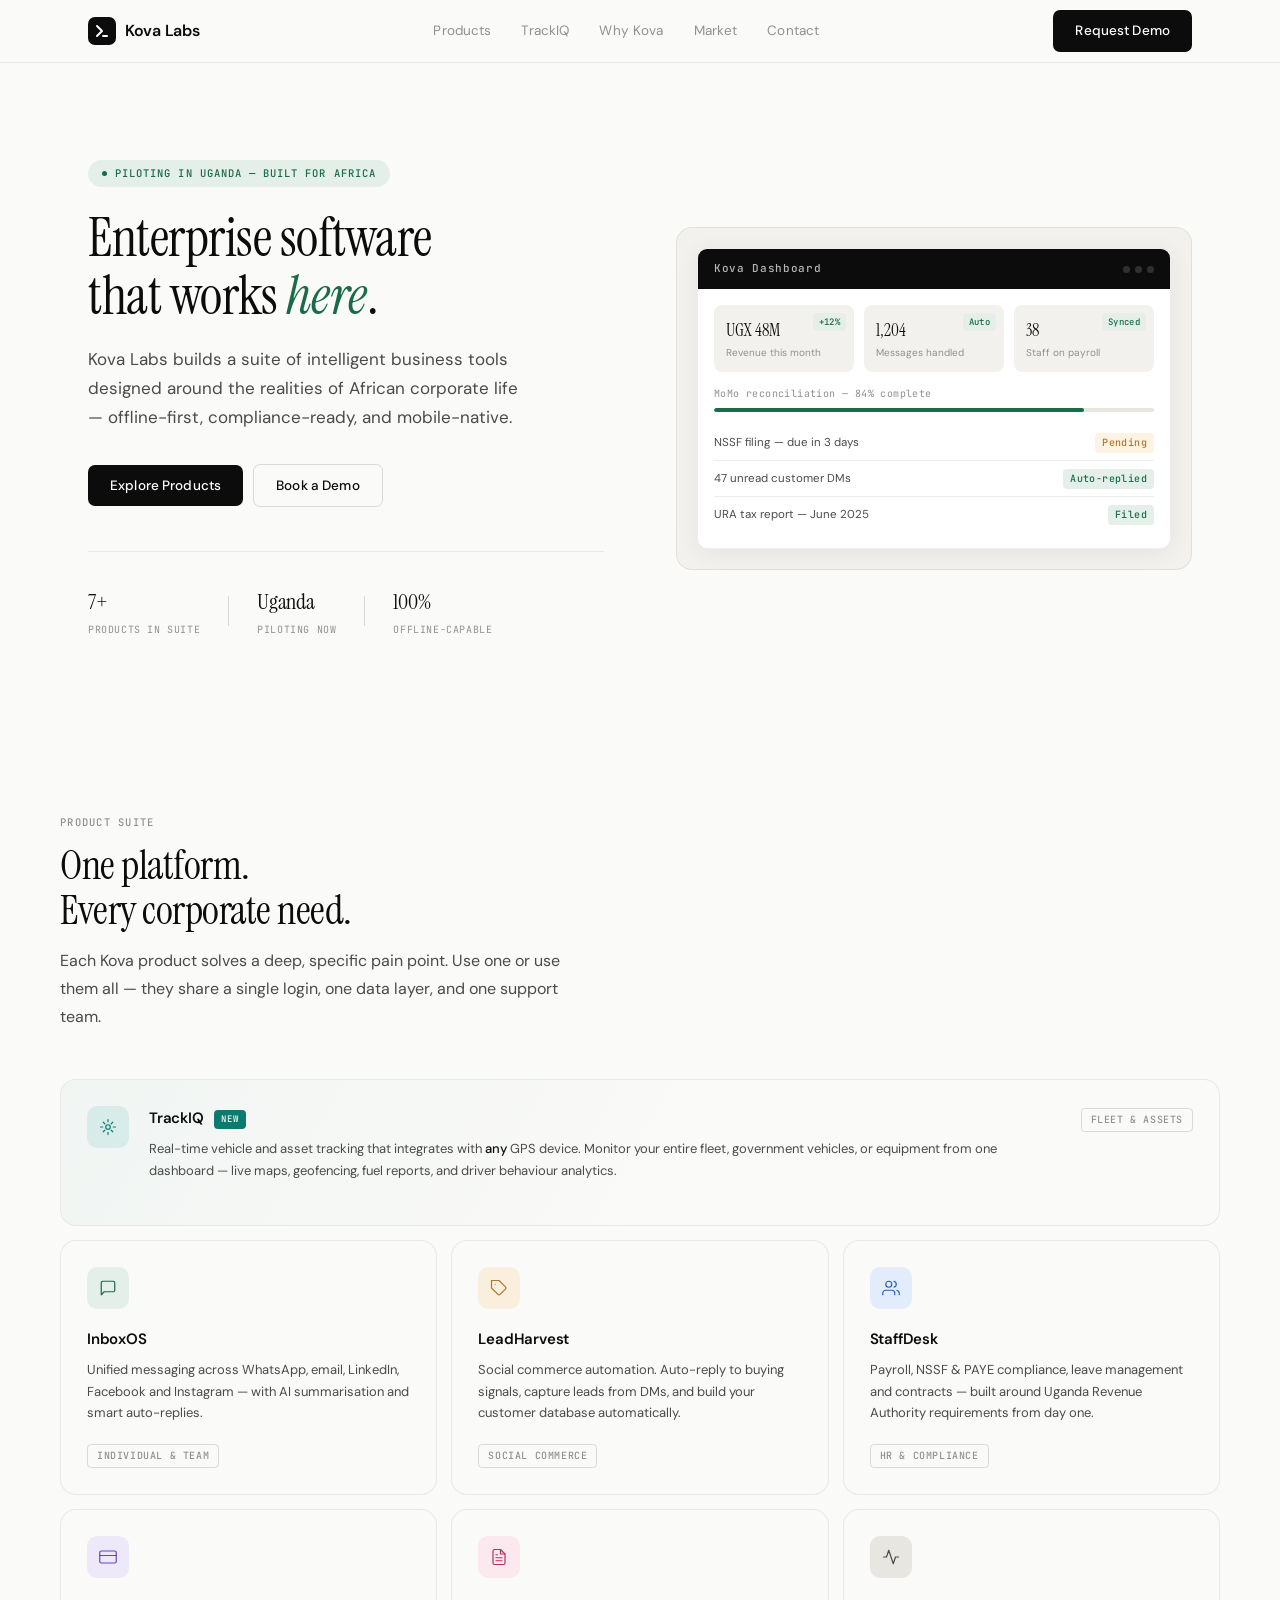
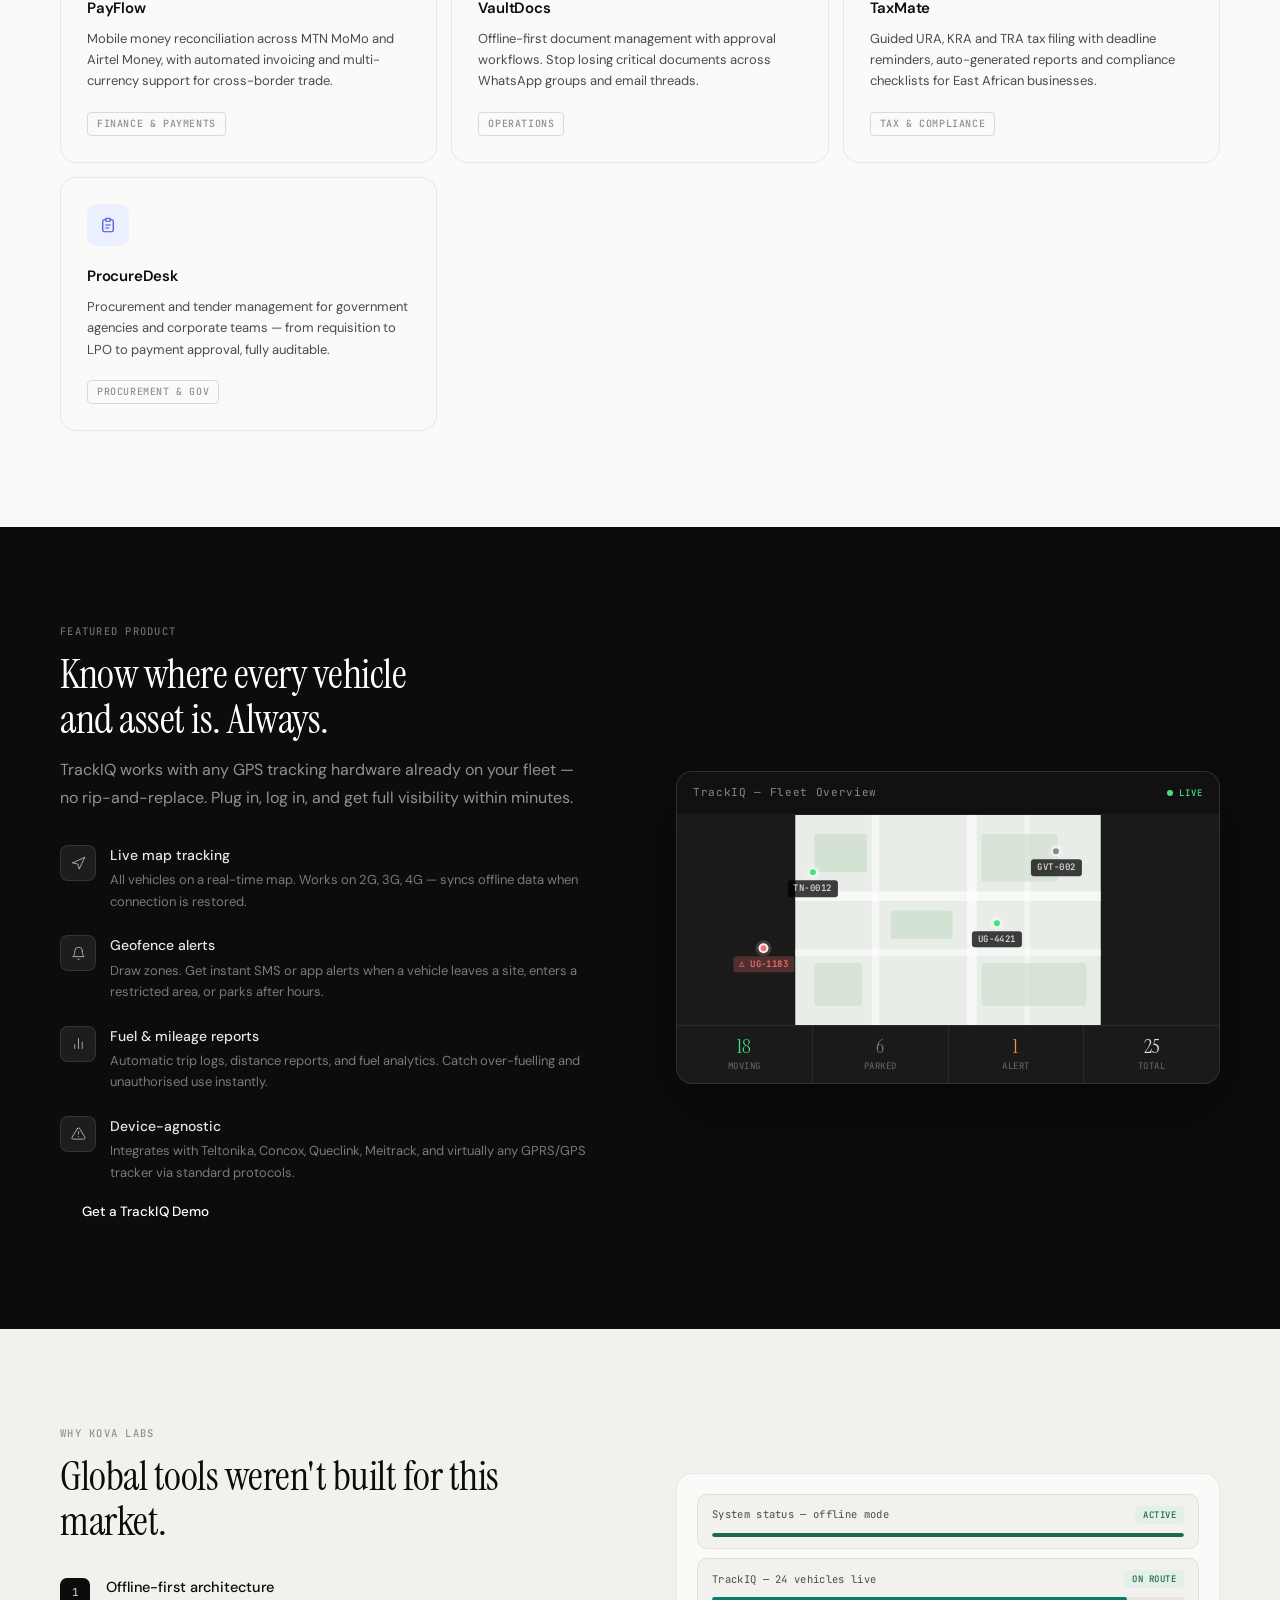
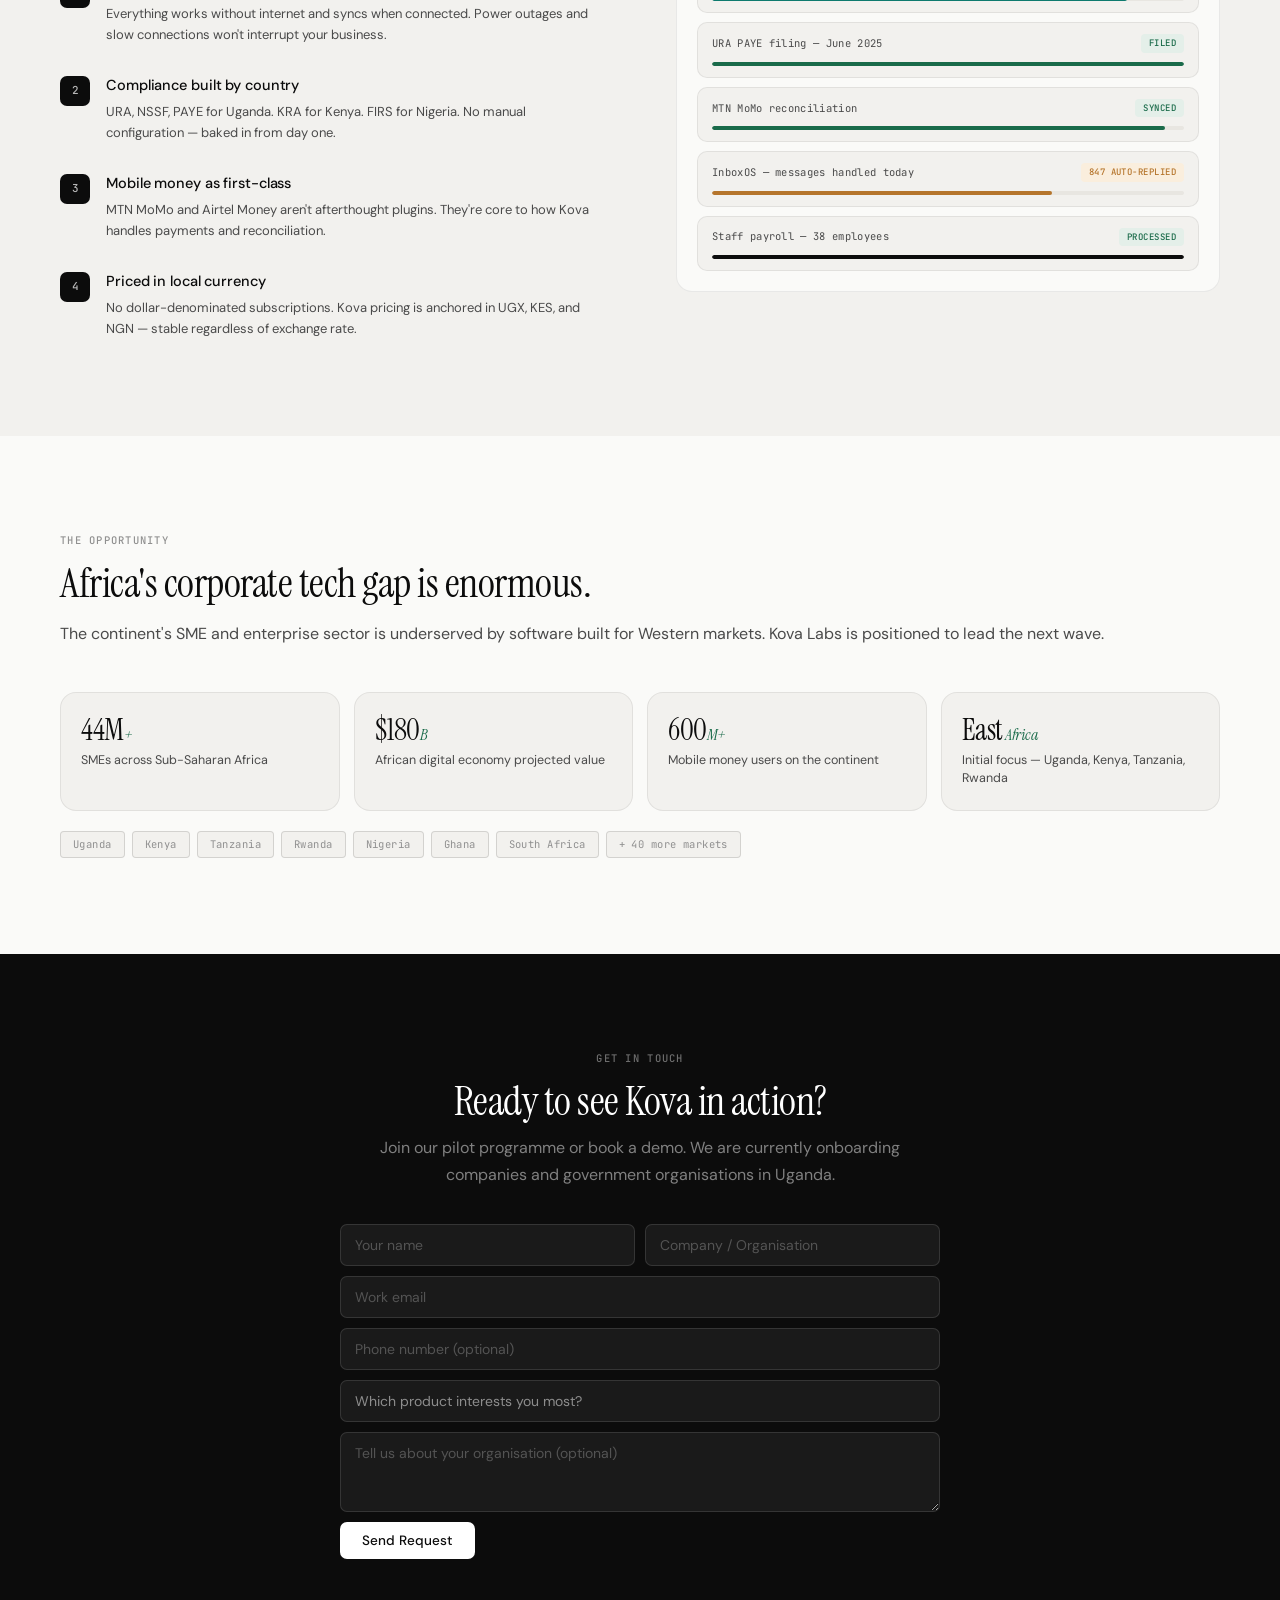
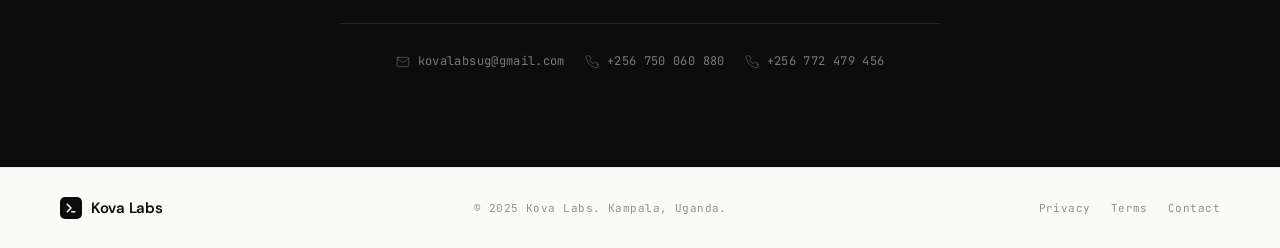
==== commit 91e7ce32: "Improved UI" ====
--- a/index.html
+++ b/index.html
@@ -8,10 +8,9 @@
   <meta property="og:title" content="Kova Labs — Enterprise Software Built for Africa" />
   <meta property="og:description" content="One platform. Every corporate need. Built for Uganda and Africa." />
   <link rel="icon" href="data:image/svg+xml,<svg xmlns='http://www.w3.org/2000/svg' viewBox='0 0 32 32'><rect width='32' height='32' rx='7' fill='%231a6b4a'/><path d='M7 7L16 16L7 25M18 25H25' stroke='white' stroke-width='3.5' stroke-linecap='round' stroke-linejoin='round'/></svg>" />
-  <meta property="og:type" content="website" />
   <link rel="preconnect" href="https://fonts.googleapis.com" />
   <link rel="preconnect" href="https://fonts.gstatic.com" crossorigin />
-  <link href="https://fonts.googleapis.com/css2?family=Sora:wght@300;400;500;600&family=DM+Sans:ital,wght@0,300;0,400;0,500;1,400&display=swap" rel="stylesheet" />
+  <link href="https://fonts.googleapis.com/css2?family=Instrument+Serif:ital@0;1&family=DM+Sans:opsz,wght@9..40,300;9..40,400;9..500&family=JetBrains+Mono:wght@400;500&display=swap" rel="stylesheet" />
   <link rel="stylesheet" href="style.css" />
 </head>
 <body>
@@ -54,13 +53,13 @@
     <div class="hero-content">
       <div class="eyebrow">
         <span class="eyebrow-dot"></span>
-        Built for Africa. Ready for the world.
+        Piloting in Uganda &mdash; Built for Africa
       </div>
       <h1>Enterprise software<br>that works <em>here</em>.</h1>
-      <p class="hero-sub">Kova Labs builds a suite of intelligent business tools designed around the realities of African corporate life — offline-first, compliance-ready, and mobile-native.</p>
+      <p class="hero-sub">Kova Labs builds a suite of intelligent business tools designed around the realities of African corporate life &mdash; offline-first, compliance-ready, and mobile-native.</p>
       <div class="hero-actions">
-        <a href="#products" class="btn btn-green">Explore Products</a>
-        <a href="#contact" class="btn btn-outline">Book a Demo &rsaquo;</a>
+        <a href="#products" class="btn btn-dark">Explore Products</a>
+        <a href="#contact" class="btn btn-outline">Book a Demo</a>
       </div>
       <div class="hero-stats">
         <div class="hero-stat"><span class="num">7+</span><span class="lbl">Products in suite</span></div>
@@ -95,13 +94,13 @@
             </div>
           </div>
           <div class="dash-bar">
-            <div class="b-label">MoMo reconciliation — 84% complete</div>
+            <div class="b-label">MoMo reconciliation &mdash; 84% complete</div>
             <div class="dash-bar-track"><div class="dash-bar-fill" style="width:84%"></div></div>
           </div>
           <div class="dash-list">
-            <div class="dash-list-item"><span class="li-name">NSSF filing — due in 3 days</span><span class="li-val warn">Pending</span></div>
+            <div class="dash-list-item"><span class="li-name">NSSF filing &mdash; due in 3 days</span><span class="li-val warn">Pending</span></div>
             <div class="dash-list-item"><span class="li-name">47 unread customer DMs</span><span class="li-val ok">Auto-replied</span></div>
-            <div class="dash-list-item"><span class="li-name">URA tax report — June 2025</span><span class="li-val ok">Filed</span></div>
+            <div class="dash-list-item"><span class="li-name">URA tax report &mdash; June 2025</span><span class="li-val ok">Filed</span></div>
           </div>
         </div>
       </div>
@@ -113,57 +112,85 @@
     <div class="section-header">
       <div class="section-label">Product Suite</div>
       <h2>One platform.<br>Every corporate need.</h2>
-      <p class="section-sub">Each Kova product solves a deep, specific pain point. Use one or use them all — they share a single login, one data layer, and one support team.</p>
+      <p class="section-sub">Each Kova product solves a deep, specific pain point. Use one or use them all &mdash; they share a single login, one data layer, and one support team.</p>
     </div>
     <div class="products-grid">
+
+      <!-- TrackIQ - featured -->
       <div class="product-card product-card--featured">
-        <div class="product-icon p-teal">🛰️</div>
-        <h3>TrackIQ <span class="product-new">New</span></h3>
-        <p>Real-time vehicle and asset tracking that integrates with <em>any</em> GPS device. Monitor your entire fleet, government vehicles, or equipment from one dashboard — live maps, geofencing, fuel reports, and driver behaviour analytics.</p>
-        <span class="product-tag">Fleet & Assets</span>
-      </div>
-      <div class="product-card">
-        <div class="product-icon p-green">💬</div>
+        <div class="product-icon p-teal">
+          <svg viewBox="0 0 24 24" fill="none" stroke="currentColor" stroke-width="1.6" stroke-linecap="round" stroke-linejoin="round"><circle cx="12" cy="12" r="3"/><path d="M12 2v3M12 19v3M2 12h3M19 12h3"/><path d="M5.6 5.6l2.1 2.1M16.3 16.3l2.1 2.1M5.6 18.4l2.1-2.1M16.3 7.7l2.1-2.1"/></svg>
+        </div>
+        <div class="product-card-body">
+          <h3>TrackIQ <span class="product-new">New</span></h3>
+          <p>Real-time vehicle and asset tracking that integrates with <em>any</em> GPS device. Monitor your entire fleet, government vehicles, or equipment from one dashboard &mdash; live maps, geofencing, fuel reports, and driver behaviour analytics.</p>
+        </div>
+        <span class="product-tag">Fleet &amp; Assets</span>
+      </div>
+
+      <div class="product-card">
+        <div class="product-icon p-green">
+          <svg viewBox="0 0 24 24" fill="none" stroke="currentColor" stroke-width="1.6" stroke-linecap="round" stroke-linejoin="round"><path d="M21 15a2 2 0 0 1-2 2H7l-4 4V5a2 2 0 0 1 2-2h14a2 2 0 0 1 2 2z"/></svg>
+        </div>
         <h3>InboxOS</h3>
-        <p>Unified messaging intelligence across WhatsApp, email, LinkedIn, Facebook and Instagram — with AI summarisation and smart auto-replies.</p>
-        <span class="product-tag">Individual & Team</span>
-      </div>
-      <div class="product-card">
-        <div class="product-icon p-amber">📦</div>
+        <p>Unified messaging across WhatsApp, email, LinkedIn, Facebook and Instagram &mdash; with AI summarisation and smart auto-replies.</p>
+        <span class="product-tag">Individual &amp; Team</span>
+      </div>
+
+      <div class="product-card">
+        <div class="product-icon p-amber">
+          <svg viewBox="0 0 24 24" fill="none" stroke="currentColor" stroke-width="1.6" stroke-linecap="round" stroke-linejoin="round"><path d="M20.59 13.41l-7.17 7.17a2 2 0 0 1-2.83 0L2 12V2h10l8.59 8.59a2 2 0 0 1 0 2.82z"/><line x1="7" y1="7" x2="7.01" y2="7"/></svg>
+        </div>
         <h3>LeadHarvest</h3>
-        <p>TikTok and social commerce automation. Auto-reply to buying signals, capture leads from DMs, and build your customer database automatically.</p>
+        <p>Social commerce automation. Auto-reply to buying signals, capture leads from DMs, and build your customer database automatically.</p>
         <span class="product-tag">Social Commerce</span>
       </div>
-      <div class="product-card">
-        <div class="product-icon p-blue">👥</div>
+
+      <div class="product-card">
+        <div class="product-icon p-blue">
+          <svg viewBox="0 0 24 24" fill="none" stroke="currentColor" stroke-width="1.6" stroke-linecap="round" stroke-linejoin="round"><path d="M17 21v-2a4 4 0 0 0-4-4H5a4 4 0 0 0-4 4v2"/><circle cx="9" cy="7" r="4"/><path d="M23 21v-2a4 4 0 0 0-3-3.87"/><path d="M16 3.13a4 4 0 0 1 0 7.75"/></svg>
+        </div>
         <h3>StaffDesk</h3>
-        <p>Payroll, NSSF & PAYE compliance, leave management and contracts — built around Uganda Revenue Authority requirements from day one.</p>
-        <span class="product-tag">HR & Compliance</span>
-      </div>
-      <div class="product-card">
-        <div class="product-icon p-purple">💳</div>
+        <p>Payroll, NSSF &amp; PAYE compliance, leave management and contracts &mdash; built around Uganda Revenue Authority requirements from day one.</p>
+        <span class="product-tag">HR &amp; Compliance</span>
+      </div>
+
+      <div class="product-card">
+        <div class="product-icon p-purple">
+          <svg viewBox="0 0 24 24" fill="none" stroke="currentColor" stroke-width="1.6" stroke-linecap="round" stroke-linejoin="round"><rect x="1" y="4" width="22" height="16" rx="2" ry="2"/><line x1="1" y1="10" x2="23" y2="10"/></svg>
+        </div>
         <h3>PayFlow</h3>
         <p>Mobile money reconciliation across MTN MoMo and Airtel Money, with automated invoicing and multi-currency support for cross-border trade.</p>
-        <span class="product-tag">Finance & Payments</span>
-      </div>
-      <div class="product-card">
-        <div class="product-icon p-rose">📄</div>
+        <span class="product-tag">Finance &amp; Payments</span>
+      </div>
+
+      <div class="product-card">
+        <div class="product-icon p-rose">
+          <svg viewBox="0 0 24 24" fill="none" stroke="currentColor" stroke-width="1.6" stroke-linecap="round" stroke-linejoin="round"><path d="M14 2H6a2 2 0 0 0-2 2v16a2 2 0 0 0 2 2h12a2 2 0 0 0 2-2V8z"/><polyline points="14 2 14 8 20 8"/><line x1="16" y1="13" x2="8" y2="13"/><line x1="16" y1="17" x2="8" y2="17"/><polyline points="10 9 9 9 8 9"/></svg>
+        </div>
         <h3>VaultDocs</h3>
         <p>Offline-first document management with approval workflows. Stop losing critical documents across WhatsApp groups and email threads.</p>
         <span class="product-tag">Operations</span>
       </div>
-      <div class="product-card">
-        <div class="product-icon p-gray">📊</div>
+
+      <div class="product-card">
+        <div class="product-icon p-gray">
+          <svg viewBox="0 0 24 24" fill="none" stroke="currentColor" stroke-width="1.6" stroke-linecap="round" stroke-linejoin="round"><polyline points="22 12 18 12 15 21 9 3 6 12 2 12"/></svg>
+        </div>
         <h3>TaxMate</h3>
         <p>Guided URA, KRA and TRA tax filing with deadline reminders, auto-generated reports and compliance checklists for East African businesses.</p>
-        <span class="product-tag">Tax & Compliance</span>
-      </div>
-      <div class="product-card">
-        <div class="product-icon p-indigo">📋</div>
+        <span class="product-tag">Tax &amp; Compliance</span>
+      </div>
+
+      <div class="product-card">
+        <div class="product-icon p-indigo">
+          <svg viewBox="0 0 24 24" fill="none" stroke="currentColor" stroke-width="1.6" stroke-linecap="round" stroke-linejoin="round"><path d="M9 5H7a2 2 0 0 0-2 2v12a2 2 0 0 0 2 2h10a2 2 0 0 0 2-2V7a2 2 0 0 0-2-2h-2"/><rect x="9" y="3" width="6" height="4" rx="1" ry="1"/><path d="M9 12h6M9 16h4"/></svg>
+        </div>
         <h3>ProcureDesk</h3>
-        <p>Procurement and tender management built for Ugandan government agencies and corporate procurement teams — from requisition to LPO to payment approval, fully auditable.</p>
-        <span class="product-tag">Procurement & Gov</span>
-      </div>
+        <p>Procurement and tender management for government agencies and corporate teams &mdash; from requisition to LPO to payment approval, fully auditable.</p>
+        <span class="product-tag">Procurement &amp; Gov</span>
+      </div>
+
     </div>
   </section>
 
@@ -173,77 +200,84 @@
       <div class="trackiq-text">
         <div class="section-label">Featured Product</div>
         <h2>Know where every vehicle<br>and asset is. Always.</h2>
-        <p class="section-sub">TrackIQ works with any GPS tracking hardware already on your fleet — no rip-and-replace. Plug in, log in, and get full visibility within minutes.</p>
+        <p class="section-sub">TrackIQ works with any GPS tracking hardware already on your fleet &mdash; no rip-and-replace. Plug in, log in, and get full visibility within minutes.</p>
         <div class="trackiq-features">
           <div class="tq-feat">
-            <div class="tq-feat-icon">🗺️</div>
+            <div class="tq-feat-icon">
+              <svg viewBox="0 0 24 24" fill="none" stroke="currentColor" stroke-width="1.6" stroke-linecap="round" stroke-linejoin="round"><polygon points="3 11 22 2 13 21 11 13 3 11"/></svg>
+            </div>
             <div>
               <strong>Live map tracking</strong>
-              <p>See all your vehicles and assets on a real-time map. Works on 2G, 3G, 4G, and syncs offline data when connection is restored.</p>
+              <p>All vehicles on a real-time map. Works on 2G, 3G, 4G &mdash; syncs offline data when connection is restored.</p>
             </div>
           </div>
           <div class="tq-feat">
-            <div class="tq-feat-icon">🔔</div>
+            <div class="tq-feat-icon">
+              <svg viewBox="0 0 24 24" fill="none" stroke="currentColor" stroke-width="1.6" stroke-linecap="round" stroke-linejoin="round"><path d="M18 8A6 6 0 0 0 6 8c0 7-3 9-3 9h18s-3-2-3-9"/><path d="M13.73 21a2 2 0 0 1-3.46 0"/></svg>
+            </div>
             <div>
               <strong>Geofence alerts</strong>
-              <p>Draw zones on the map. Get instant SMS or app alerts when a vehicle leaves a site, enters a restricted area, or parks after hours.</p>
+              <p>Draw zones. Get instant SMS or app alerts when a vehicle leaves a site, enters a restricted area, or parks after hours.</p>
             </div>
           </div>
           <div class="tq-feat">
-            <div class="tq-feat-icon">⛽</div>
-            <div>
-              <strong>Fuel & mileage reports</strong>
-              <p>Automatic trip logs, distance reports, and fuel consumption analytics. Catch over-fuelling and unauthorised use instantly.</p>
+            <div class="tq-feat-icon">
+              <svg viewBox="0 0 24 24" fill="none" stroke="currentColor" stroke-width="1.6" stroke-linecap="round" stroke-linejoin="round"><line x1="18" y1="20" x2="18" y2="10"/><line x1="12" y1="20" x2="12" y2="4"/><line x1="6" y1="20" x2="6" y2="14"/></svg>
+            </div>
+            <div>
+              <strong>Fuel &amp; mileage reports</strong>
+              <p>Automatic trip logs, distance reports, and fuel analytics. Catch over-fuelling and unauthorised use instantly.</p>
             </div>
           </div>
           <div class="tq-feat">
-            <div class="tq-feat-icon">🔧</div>
+            <div class="tq-feat-icon">
+              <svg viewBox="0 0 24 24" fill="none" stroke="currentColor" stroke-width="1.6" stroke-linecap="round" stroke-linejoin="round"><path d="M10.29 3.86L1.82 18a2 2 0 0 0 1.71 3h16.94a2 2 0 0 0 1.71-3L13.71 3.86a2 2 0 0 0-3.42 0z"/><line x1="12" y1="9" x2="12" y2="13"/><line x1="12" y1="17" x2="12.01" y2="17"/></svg>
+            </div>
             <div>
               <strong>Device-agnostic</strong>
               <p>Integrates with Teltonika, Concox, Queclink, Meitrack, and virtually any GPRS/GPS tracker via standard protocols.</p>
             </div>
           </div>
         </div>
-        <a href="#contact" class="btn btn-green" style="margin-top: 8px;">Get a TrackIQ Demo &rsaquo;</a>
+        <a href="#contact" class="btn btn-dark" style="margin-top: 8px;">Get a TrackIQ Demo</a>
       </div>
       <div class="trackiq-visual">
         <div class="tq-map-mock">
           <div class="tq-map-header">
-            <span class="tq-map-title">TrackIQ — Fleet Overview</span>
+            <span class="tq-map-title">TrackIQ &mdash; Fleet Overview</span>
             <span class="tq-live-dot"><span class="live-pulse"></span>LIVE</span>
           </div>
           <div class="tq-map-body">
             <div class="tq-map-bg">
-              <!-- Simplified road grid SVG -->
               <svg viewBox="0 0 320 220" xmlns="http://www.w3.org/2000/svg" style="width:100%;height:100%;position:absolute;inset:0;">
-                <rect width="320" height="220" fill="#e8f0e8"/>
-                <rect x="0" y="80" width="320" height="10" fill="#fff" opacity="0.6"/>
+                <rect width="320" height="220" fill="#e8ede8"/>
+                <rect x="0" y="80" width="320" height="10" fill="#fff" opacity="0.65"/>
                 <rect x="0" y="140" width="320" height="8" fill="#fff" opacity="0.5"/>
                 <rect x="80" y="0" width="8" height="220" fill="#fff" opacity="0.5"/>
-                <rect x="180" y="0" width="10" height="220" fill="#fff" opacity="0.6"/>
+                <rect x="180" y="0" width="10" height="220" fill="#fff" opacity="0.65"/>
                 <rect x="240" y="0" width="6" height="220" fill="#fff" opacity="0.4"/>
-                <rect x="20" y="20" width="55" height="40" rx="4" fill="#d4e8d4" opacity="0.7"/>
-                <rect x="100" y="100" width="65" height="30" rx="4" fill="#d4e8d4" opacity="0.7"/>
-                <rect x="195" y="20" width="80" height="50" rx="4" fill="#d4e8d4" opacity="0.6"/>
-                <rect x="20" y="155" width="50" height="45" rx="4" fill="#d4e8d4" opacity="0.6"/>
-                <rect x="195" y="155" width="110" height="45" rx="4" fill="#d4e8d4" opacity="0.6"/>
+                <rect x="20" y="20" width="55" height="40" rx="3" fill="#d0e0d0" opacity="0.8"/>
+                <rect x="100" y="100" width="65" height="30" rx="3" fill="#d0e0d0" opacity="0.8"/>
+                <rect x="195" y="20" width="80" height="50" rx="3" fill="#d0e0d0" opacity="0.7"/>
+                <rect x="20" y="155" width="50" height="45" rx="3" fill="#d0e0d0" opacity="0.7"/>
+                <rect x="195" y="155" width="110" height="45" rx="3" fill="#d0e0d0" opacity="0.7"/>
               </svg>
-              <!-- Vehicle pins -->
-              <div class="tq-pin tq-pin--moving" style="top:30%;left:24%;" title="TN-0012 · Moving · 48km/h">
-                <div class="tq-pin-icon">🚐</div>
+              <!-- Vehicle markers — SVG-based, no emoji -->
+              <div class="tq-pin tq-pin--moving" style="top:32%;left:25%;">
+                <div class="tq-pin-dot tq-dot-green"></div>
                 <div class="tq-pin-label">TN-0012</div>
               </div>
-              <div class="tq-pin tq-pin--moving" style="top:55%;left:58%;" title="UG-4421 · Moving">
-                <div class="tq-pin-icon">🚚</div>
+              <div class="tq-pin tq-pin--moving" style="top:56%;left:59%;">
+                <div class="tq-pin-dot tq-dot-green"></div>
                 <div class="tq-pin-label">UG-4421</div>
               </div>
-              <div class="tq-pin tq-pin--parked" style="top:20%;left:68%;" title="GVT-002 · Parked">
-                <div class="tq-pin-icon">🚗</div>
+              <div class="tq-pin tq-pin--parked" style="top:22%;left:70%;">
+                <div class="tq-pin-dot tq-dot-gray"></div>
                 <div class="tq-pin-label">GVT-002</div>
               </div>
-              <div class="tq-pin tq-pin--alert" style="top:70%;left:15%;" title="UG-1183 · Geofence alert!">
-                <div class="tq-pin-icon">🚛</div>
-                <div class="tq-pin-label">⚠ Alert</div>
+              <div class="tq-pin tq-pin--alert" style="top:68%;left:16%;">
+                <div class="tq-pin-dot tq-dot-red"></div>
+                <div class="tq-pin-label">&#9888; UG-1183</div>
               </div>
             </div>
           </div>
@@ -276,13 +310,13 @@
             <div class="why-num">2</div>
             <div>
               <h4>Compliance built by country</h4>
-              <p>URA, NSSF, PAYE for Uganda. KRA for Kenya. FIRS for Nigeria. No manual configuration — it's baked in from day one.</p>
+              <p>URA, NSSF, PAYE for Uganda. KRA for Kenya. FIRS for Nigeria. No manual configuration &mdash; baked in from day one.</p>
             </div>
           </div>
           <div class="why-point">
             <div class="why-num">3</div>
             <div>
-              <h4>Mobile money as a first-class citizen</h4>
+              <h4>Mobile money as first-class</h4>
               <p>MTN MoMo and Airtel Money aren't afterthought plugins. They're core to how Kova handles payments and reconciliation.</p>
             </div>
           </div>
@@ -290,18 +324,18 @@
             <div class="why-num">4</div>
             <div>
               <h4>Priced in local currency</h4>
-              <p>No dollar-denominated subscriptions. Kova pricing is anchored in UGX, KES, and NGN — stable no matter the exchange rate.</p>
+              <p>No dollar-denominated subscriptions. Kova pricing is anchored in UGX, KES, and NGN &mdash; stable regardless of exchange rate.</p>
             </div>
           </div>
         </div>
       </div>
       <div class="why-visual">
-        <div class="why-card"><div class="wc-top"><span class="wc-label">System status — offline mode</span><span class="wc-badge ok">Active</span></div><div class="why-progress"><div class="why-progress-fill fill-green" style="width:100%"></div></div></div>
-        <div class="why-card"><div class="wc-top"><span class="wc-label">TrackIQ — 24 vehicles live</span><span class="wc-badge ok">On route</span></div><div class="why-progress"><div class="why-progress-fill fill-teal" style="width:88%"></div></div></div>
-        <div class="why-card"><div class="wc-top"><span class="wc-label">URA PAYE filing — June 2025</span><span class="wc-badge ok">Filed</span></div><div class="why-progress"><div class="why-progress-fill fill-green" style="width:100%"></div></div></div>
+        <div class="why-card"><div class="wc-top"><span class="wc-label">System status &mdash; offline mode</span><span class="wc-badge ok">Active</span></div><div class="why-progress"><div class="why-progress-fill fill-green" style="width:100%"></div></div></div>
+        <div class="why-card"><div class="wc-top"><span class="wc-label">TrackIQ &mdash; 24 vehicles live</span><span class="wc-badge ok">On route</span></div><div class="why-progress"><div class="why-progress-fill fill-teal" style="width:88%"></div></div></div>
+        <div class="why-card"><div class="wc-top"><span class="wc-label">URA PAYE filing &mdash; June 2025</span><span class="wc-badge ok">Filed</span></div><div class="why-progress"><div class="why-progress-fill fill-green" style="width:100%"></div></div></div>
         <div class="why-card"><div class="wc-top"><span class="wc-label">MTN MoMo reconciliation</span><span class="wc-badge ok">Synced</span></div><div class="why-progress"><div class="why-progress-fill fill-green" style="width:96%"></div></div></div>
-        <div class="why-card"><div class="wc-top"><span class="wc-label">InboxOS — messages handled today</span><span class="wc-badge warn">847 auto-replied</span></div><div class="why-progress"><div class="why-progress-fill fill-amber" style="width:72%"></div></div></div>
-        <div class="why-card"><div class="wc-top"><span class="wc-label">Staff payroll — 38 employees</span><span class="wc-badge ok">Processed</span></div><div class="why-progress"><div class="why-progress-fill fill-dark" style="width:100%"></div></div></div>
+        <div class="why-card"><div class="wc-top"><span class="wc-label">InboxOS &mdash; messages handled today</span><span class="wc-badge warn">847 auto-replied</span></div><div class="why-progress"><div class="why-progress-fill fill-amber" style="width:72%"></div></div></div>
+        <div class="why-card"><div class="wc-top"><span class="wc-label">Staff payroll &mdash; 38 employees</span><span class="wc-badge ok">Processed</span></div><div class="why-progress"><div class="why-progress-fill fill-dark" style="width:100%"></div></div></div>
       </div>
     </div>
   </section>
@@ -315,7 +349,7 @@
       <div class="market-stat"><div class="ms-val">44M<span>+</span></div><div class="ms-lbl">SMEs across Sub-Saharan Africa</div></div>
       <div class="market-stat"><div class="ms-val">$180<span>B</span></div><div class="ms-lbl">African digital economy projected value</div></div>
       <div class="market-stat"><div class="ms-val">600<span>M+</span></div><div class="ms-lbl">Mobile money users on the continent</div></div>
-      <div class="market-stat"><div class="ms-val">East<span> Africa</span></div><div class="ms-lbl">Initial focus — Uganda, Kenya, Tanzania, Rwanda</div></div>
+      <div class="market-stat"><div class="ms-val">East<span> Africa</span></div><div class="ms-lbl">Initial focus &mdash; Uganda, Kenya, Tanzania, Rwanda</div></div>
     </div>
     <div class="tag-row">
       <span class="tag">Uganda</span><span class="tag">Kenya</span><span class="tag">Tanzania</span>
@@ -324,11 +358,12 @@
     </div>
   </section>
 
+  <!-- CONTACT -->
   <section class="contact-section" id="contact">
     <div class="contact-inner">
-      <div class="section-label" style="color:rgba(255,255,255,0.5)">Get in touch</div>
+      <div class="section-label" style="color:rgba(255,255,255,0.4)">Get in touch</div>
       <h2>Ready to see Kova in action?</h2>
-      <p>Join our pilot programme or book a demo with our team. We are currently onboarding pilot companies and government organisations in Uganda.</p>
+      <p>Join our pilot programme or book a demo. We are currently onboarding companies and government organisations in Uganda.</p>
       <form class="contact-form" id="contact-form">
         <div class="form-row">
           <input type="text" name="name" placeholder="Your name" required />
@@ -338,31 +373,31 @@
         <input type="tel" name="phone" placeholder="Phone number (optional)" />
         <select name="interest">
           <option value="" disabled selected>Which product interests you most?</option>
-          <option>TrackIQ — Vehicle & Asset Tracking</option>
-          <option>InboxOS — Unified Messaging</option>
-          <option>LeadHarvest — Social Commerce</option>
-          <option>StaffDesk — HR & Payroll</option>
-          <option>PayFlow — Mobile Money</option>
-          <option>VaultDocs — Document Management</option>
-          <option>TaxMate — Tax Compliance</option>
-          <option>ProcureDesk — Procurement</option>
+          <option>TrackIQ &mdash; Vehicle &amp; Asset Tracking</option>
+          <option>InboxOS &mdash; Unified Messaging</option>
+          <option>LeadHarvest &mdash; Social Commerce</option>
+          <option>StaffDesk &mdash; HR &amp; Payroll</option>
+          <option>PayFlow &mdash; Mobile Money</option>
+          <option>VaultDocs &mdash; Document Management</option>
+          <option>TaxMate &mdash; Tax Compliance</option>
+          <option>ProcureDesk &mdash; Procurement</option>
           <option>Full Suite</option>
         </select>
-        <textarea name="message" placeholder="Tell us about your organisation and what you need (optional)" rows="3"></textarea>
-        <button type="submit" class="btn btn-white">Send Request &rsaquo;</button>
+        <textarea name="message" placeholder="Tell us about your organisation (optional)" rows="3"></textarea>
+        <button type="submit" class="btn btn-white">Send Request</button>
       </form>
       <p class="form-note" id="form-note"></p>
       <div class="contact-details">
         <a href="mailto:kovalabsug@gmail.com" class="contact-detail-item">
-          <span class="cd-icon">✉</span>
+          <svg viewBox="0 0 24 24" fill="none" stroke="currentColor" stroke-width="1.6" stroke-linecap="round" stroke-linejoin="round"><path d="M4 4h16c1.1 0 2 .9 2 2v12c0 1.1-.9 2-2 2H4c-1.1 0-2-.9-2-2V6c0-1.1.9-2 2-2z"/><polyline points="22,6 12,13 2,6"/></svg>
           kovalabsug@gmail.com
         </a>
         <a href="tel:+256750060880" class="contact-detail-item">
-          <span class="cd-icon">📞</span>
+          <svg viewBox="0 0 24 24" fill="none" stroke="currentColor" stroke-width="1.6" stroke-linecap="round" stroke-linejoin="round"><path d="M22 16.92v3a2 2 0 0 1-2.18 2 19.79 19.79 0 0 1-8.63-3.07A19.5 19.5 0 0 1 4.69 12 19.79 19.79 0 0 1 1.61 3.4 2 2 0 0 1 3.6 1.22h3a2 2 0 0 1 2 1.72c.127.96.361 1.903.7 2.81a2 2 0 0 1-.45 2.11L7.91 8.78a16 16 0 0 0 6 6l1.27-1.27a2 2 0 0 1 2.11-.45c.907.339 1.85.573 2.81.7A2 2 0 0 1 22 16.92z"/></svg>
           +256 750 060 880
         </a>
         <a href="tel:+256772479456" class="contact-detail-item">
-          <span class="cd-icon">📞</span>
+          <svg viewBox="0 0 24 24" fill="none" stroke="currentColor" stroke-width="1.6" stroke-linecap="round" stroke-linejoin="round"><path d="M22 16.92v3a2 2 0 0 1-2.18 2 19.79 19.79 0 0 1-8.63-3.07A19.5 19.5 0 0 1 4.69 12 19.79 19.79 0 0 1 1.61 3.4 2 2 0 0 1 3.6 1.22h3a2 2 0 0 1 2 1.72c.127.96.361 1.903.7 2.81a2 2 0 0 1-.45 2.11L7.91 8.78a16 16 0 0 0 6 6l1.27-1.27a2 2 0 0 1 2.11-.45c.907.339 1.85.573 2.81.7A2 2 0 0 1 22 16.92z"/></svg>
           +256 772 479 456
         </a>
       </div>
--- a/style.css
+++ b/style.css
@@ -2,26 +2,31 @@
 *, *::before, *::after { box-sizing: border-box; margin: 0; padding: 0; }
 
 :root {
-  --ink:         #0f0f0f;
-  --ink-2:       #444;
-  --ink-3:       #888;
-  --surface:     #fff;
-  --surface-2:   #f7f6f3;
-  --surface-3:   #eeecea;
+  --ink:         #0c0c0c;
+  --ink-2:       #4a4a4a;
+  --ink-3:       #909090;
+  --surface:     #fafaf8;
+  --surface-2:   #f2f1ee;
+  --surface-3:   #e8e6e1;
   --accent:      #1a6b4a;
-  --accent-light:#e6f2ed;
-  --accent-2:    #c8873a;
-  --border:      rgba(0,0,0,0.08);
-  --border-2:    rgba(0,0,0,0.14);
-  --radius:      12px;
-  --radius-lg:   20px;
+  --accent-light:#e4efe9;
+  --accent-2:    #b5752c;
+  --accent-teal: #0d7a6e;
+  --accent-teal-light: #dff0ee;
+  --border:      rgba(0,0,0,0.07);
+  --border-2:    rgba(0,0,0,0.13);
+  --radius:      10px;
+  --radius-lg:   16px;
   --max-w:       1160px;
+  --font-display:'Instrument Serif', Georgia, serif;
+  --font-body:   'DM Sans', system-ui, sans-serif;
+  --font-mono:   'JetBrains Mono', monospace;
 }
 
 html { scroll-behavior: smooth; }
 
 body {
-  font-family: 'DM Sans', sans-serif;
+  font-family: var(--font-body);
   background: var(--surface);
   color: var(--ink);
   line-height: 1.6;
@@ -29,75 +34,80 @@
   -webkit-font-smoothing: antialiased;
 }
 
-h1, h2, h3, h4, .logo { font-family: 'Sora', sans-serif; }
+h1, h2, h3 { font-family: var(--font-display); }
+h4 { font-family: var(--font-body); }
 
 img { max-width: 100%; display: block; }
 
-/* ── Utilities ────────────────────────────────────────── */
+/* ── Buttons ─────────────────────────────────────────── */
 .btn {
   display: inline-flex; align-items: center; gap: 6px;
-  padding: 10px 22px; border-radius: 8px;
-  font-family: 'DM Sans', sans-serif; font-size: 14px; font-weight: 500;
-  text-decoration: none; cursor: pointer; transition: all 0.18s;
-  border: none; white-space: nowrap;
+  padding: 10px 22px; border-radius: 7px;
+  font-family: var(--font-body); font-size: 13.5px; font-weight: 500;
+  text-decoration: none; cursor: pointer; transition: all 0.16s;
+  border: none; white-space: nowrap; letter-spacing: 0.01em;
 }
 .btn-primary  { background: var(--ink); color: #fff; }
 .btn-primary:hover  { background: #2a2a2a; transform: translateY(-1px); }
-.btn-green    { background: var(--accent); color: #fff; }
-.btn-green:hover    { background: #155c3e; transform: translateY(-1px); }
-.btn-outline  { background: transparent; color: var(--ink); border: 0.5px solid var(--border-2); }
+.btn-dark     { background: var(--ink); color: #fff; }
+.btn-dark:hover     { background: #2a2a2a; transform: translateY(-1px); }
+.btn-outline  { background: transparent; color: var(--ink); border: 1px solid var(--border-2); }
 .btn-outline:hover  { background: var(--surface-2); }
 .btn-white    { background: #fff; color: var(--ink); }
-.btn-white:hover    { background: #f0f0f0; }
-
+.btn-white:hover    { background: #efefef; }
+
+/* ── Typography utilities ────────────────────────────── */
 .section-label {
-  font-size: 11px; font-weight: 500; letter-spacing: 0.1em;
-  text-transform: uppercase; color: var(--ink-3); margin-bottom: 10px;
+  font-family: var(--font-mono);
+  font-size: 10.5px; font-weight: 500; letter-spacing: 0.12em;
+  text-transform: uppercase; color: var(--ink-3); margin-bottom: 12px;
 }
 
 h2 {
-  font-size: clamp(26px, 3vw, 40px);
-  font-weight: 600; line-height: 1.15; letter-spacing: -1px; margin-bottom: 14px;
-}
+  font-family: var(--font-display);
+  font-size: clamp(28px, 3.2vw, 44px);
+  font-weight: 400; line-height: 1.1;
+  letter-spacing: -0.5px; margin-bottom: 14px;
+}
+h2 em { font-style: italic; color: var(--accent); }
 
 .section-sub {
   font-size: 16px; color: var(--ink-2);
-  max-width: 520px; line-height: 1.7;
-}
-
-/* ── Navbar ───────────────────────────────────────────── */
+  max-width: 520px; line-height: 1.75;
+}
+
+/* ── Navbar ─────────────────────────────────────────── */
 #navbar {
   position: sticky; top: 0; z-index: 200;
-  background: rgba(255,255,255,0.92);
-  backdrop-filter: blur(14px);
-  -webkit-backdrop-filter: blur(14px);
-  border-bottom: 0.5px solid var(--border);
+  background: rgba(250,250,248,0.94);
+  backdrop-filter: blur(16px);
+  -webkit-backdrop-filter: blur(16px);
+  border-bottom: 1px solid var(--border);
 }
 
 .nav-inner {
   max-width: var(--max-w); margin: 0 auto;
-  padding: 0 24px; height: 64px;
+  padding: 0 28px; height: 62px;
   display: flex; align-items: center; justify-content: space-between;
 }
 
 .logo {
-  font-size: 17px; font-weight: 600; letter-spacing: -0.4px;
-  display: flex; align-items: center; gap: 9px;
+  font-family: var(--font-body); font-size: 16px; font-weight: 600;
+  letter-spacing: -0.3px; display: flex; align-items: center; gap: 9px;
   text-decoration: none; color: var(--ink);
 }
 
 .logo-mark {
   width: 28px; height: 28px;
-  background: var(--accent); border-radius: 7px;
-  display: flex; align-items: center; justify-content: center;
-  flex-shrink: 0;
+  background: var(--ink); border-radius: 7px;
+  display: flex; align-items: center; justify-content: center; flex-shrink: 0;
 }
 .logo-mark svg { width: 16px; height: 16px; }
 
-.nav-links { display: flex; align-items: center; gap: 28px; }
+.nav-links { display: flex; align-items: center; gap: 30px; }
 .nav-links a {
-  font-size: 14px; color: var(--ink-2); text-decoration: none;
-  font-weight: 400; transition: color 0.2s;
+  font-size: 13.5px; color: var(--ink-3); text-decoration: none;
+  font-weight: 400; transition: color 0.15s; letter-spacing: 0.01em;
 }
 .nav-links a:hover { color: var(--ink); }
 
@@ -106,472 +116,454 @@
   background: none; border: none; cursor: pointer; padding: 4px;
 }
 .hamburger span {
-  display: block; width: 22px; height: 1.5px;
-  background: var(--ink); border-radius: 2px;
-  transition: all 0.2s;
+  display: block; width: 20px; height: 1.5px;
+  background: var(--ink); border-radius: 2px; transition: all 0.2s;
 }
 
 .mobile-menu {
   display: none; flex-direction: column; gap: 0;
-  background: var(--surface); border-top: 0.5px solid var(--border);
-  padding: 12px 24px 20px;
+  background: var(--surface); border-top: 1px solid var(--border);
+  padding: 12px 28px 20px;
 }
 .mobile-menu a {
   font-size: 15px; color: var(--ink-2); text-decoration: none;
-  padding: 10px 0; border-bottom: 0.5px solid var(--border);
+  padding: 11px 0; border-bottom: 1px solid var(--border);
 }
 .mobile-menu a:last-child { border-bottom: none; }
 .mobile-menu.open { display: flex; }
 
-/* ── Hero ─────────────────────────────────────────────── */
+/* ── Hero ───────────────────────────────────────────── */
 .hero {
   max-width: var(--max-w); margin: 0 auto;
-  padding: 100px 24px 88px;
+  padding: 96px 28px 80px;
   display: grid; grid-template-columns: 1fr 1fr;
-  gap: 64px; align-items: center;
+  gap: 72px; align-items: center;
 }
 
 .eyebrow {
-  display: inline-flex; align-items: center; gap: 7px;
-  font-size: 11px; font-weight: 500; letter-spacing: 0.08em;
-  text-transform: uppercase; color: var(--accent);
-  background: var(--accent-light); padding: 5px 13px;
-  border-radius: 100px; margin-bottom: 20px;
+  display: inline-flex; align-items: center; gap: 8px;
+  font-family: var(--font-mono); font-size: 10.5px; font-weight: 500;
+  letter-spacing: 0.1em; text-transform: uppercase; color: var(--accent);
+  background: var(--accent-light); padding: 5px 14px;
+  border-radius: 100px; margin-bottom: 22px;
 }
 .eyebrow-dot {
-  width: 6px; height: 6px; border-radius: 50%;
+  width: 5px; height: 5px; border-radius: 50%;
   background: var(--accent); flex-shrink: 0;
 }
 
 h1 {
-  font-size: clamp(32px, 4vw, 52px);
-  font-weight: 600; line-height: 1.1; letter-spacing: -1.5px;
-  margin-bottom: 18px;
-}
-h1 em { font-style: normal; color: var(--accent); }
+  font-family: var(--font-display);
+  font-size: clamp(36px, 4.2vw, 58px);
+  font-weight: 400; line-height: 1.08; letter-spacing: -0.5px;
+  margin-bottom: 20px;
+}
+h1 em { font-style: italic; color: var(--accent); }
 
 .hero-sub {
-  font-size: 17px; color: var(--ink-2); line-height: 1.65;
+  font-size: 17px; color: var(--ink-2); line-height: 1.7;
   max-width: 440px; margin-bottom: 32px;
 }
 
-.hero-actions { display: flex; align-items: center; gap: 12px; flex-wrap: wrap; }
+.hero-actions { display: flex; align-items: center; gap: 10px; flex-wrap: wrap; }
 
 .hero-stats {
   display: flex; align-items: center; gap: 28px;
   margin-top: 44px; padding-top: 32px;
-  border-top: 0.5px solid var(--border);
-}
-.hero-stat { display: flex; flex-direction: column; gap: 2px; }
+  border-top: 1px solid var(--border);
+}
+.hero-stat { display: flex; flex-direction: column; gap: 3px; }
 .hero-stat .num {
-  font-family: 'Sora', sans-serif;
-  font-size: 24px; font-weight: 600; color: var(--ink);
-}
-.hero-stat .lbl { font-size: 12px; color: var(--ink-3); }
-.stat-divider { width: 1px; height: 32px; background: var(--border); }
-
-/* ── Dashboard Mock ───────────────────────────────────── */
+  font-family: var(--font-display);
+  font-size: 22px; font-weight: 400; color: var(--ink);
+  letter-spacing: -0.3px;
+}
+.hero-stat .lbl {
+  font-family: var(--font-mono);
+  font-size: 10px; color: var(--ink-3); letter-spacing: 0.06em; text-transform: uppercase;
+}
+.stat-divider { width: 1px; height: 30px; background: var(--border-2); }
+
+/* ── Dashboard Mock ─────────────────────────────────── */
 .hero-visual {
   background: var(--surface-2); border-radius: var(--radius-lg);
-  border: 0.5px solid var(--border); padding: 24px;
-  animation: floatUp 0.8s ease both 0.2s;
+  border: 1px solid var(--border); padding: 20px;
+  animation: floatUp 0.7s ease both 0.15s;
 }
 @keyframes floatUp {
-  from { opacity: 0; transform: translateY(20px); }
+  from { opacity: 0; transform: translateY(22px); }
   to   { opacity: 1; transform: translateY(0); }
 }
 
 .dashboard-mock {
   background: #fff; border-radius: var(--radius);
-  border: 0.5px solid var(--border);
-  overflow: hidden; box-shadow: 0 8px 40px rgba(0,0,0,0.07);
+  border: 1px solid var(--border);
+  overflow: hidden; box-shadow: 0 4px 24px rgba(0,0,0,0.06);
 }
 .dash-header {
-  background: var(--ink); padding: 12px 16px;
+  background: var(--ink); padding: 11px 16px;
   display: flex; align-items: center; justify-content: space-between;
 }
 .dash-header span {
-  font-size: 12px; font-weight: 500; color: #fff;
-  font-family: 'Sora', sans-serif;
+  font-family: var(--font-mono); font-size: 11px; font-weight: 500; color: rgba(255,255,255,0.7);
+  letter-spacing: 0.06em;
 }
 .dash-dots { display: flex; gap: 5px; }
-.dash-dots span {
-  width: 8px; height: 8px; border-radius: 50%;
-  background: rgba(255,255,255,0.2);
-}
-.dash-body { padding: 14px; }
-.dash-metrics {
-  display: grid; grid-template-columns: repeat(3,1fr);
-  gap: 8px; margin-bottom: 10px;
-}
+.dash-dots span { width: 7px; height: 7px; border-radius: 50%; background: rgba(255,255,255,0.15); }
+
+.dash-body { padding: 16px; display: flex; flex-direction: column; gap: 14px; }
+
+.dash-metrics { display: grid; grid-template-columns: repeat(3,1fr); gap: 10px; }
 .dash-metric {
-  background: var(--surface-2); border-radius: 8px; padding: 10px 11px;
-}
-.dash-metric .m-val {
-  font-size: 14px; font-weight: 600; color: var(--ink);
-  font-family: 'Sora', sans-serif;
-}
-.dash-metric .m-lbl { font-size: 10px; color: var(--ink-3); margin-top: 2px; }
-.dash-metric .m-badge {
-  font-size: 9px; font-weight: 500; padding: 2px 6px;
-  border-radius: 100px; background: var(--accent-light);
-  color: var(--accent); display: inline-block; margin-top: 4px;
-}
-.dash-bar {
   background: var(--surface-2); border-radius: 8px;
-  padding: 9px 11px; margin-bottom: 8px;
-}
-.dash-bar .b-label { font-size: 10px; color: var(--ink-3); margin-bottom: 6px; }
-.dash-bar-track {
-  height: 5px; background: var(--surface-3);
-  border-radius: 100px; overflow: hidden;
-}
-.dash-bar-fill {
-  height: 100%; border-radius: 100px; background: var(--accent);
-  transition: width 1.2s ease;
-}
-.dash-list { display: flex; flex-direction: column; gap: 5px; }
+  padding: 12px; position: relative;
+}
+.m-val {
+  font-family: var(--font-display); font-size: 17px; font-weight: 400;
+  color: var(--ink); margin-bottom: 2px;
+}
+.m-lbl { font-size: 10px; color: var(--ink-3); line-height: 1.4; }
+.m-badge {
+  position: absolute; top: 8px; right: 8px;
+  font-family: var(--font-mono); font-size: 9px; font-weight: 500;
+  background: var(--accent-light); color: var(--accent);
+  padding: 2px 6px; border-radius: 4px; letter-spacing: 0.04em;
+}
+
+.dash-bar { display: flex; flex-direction: column; gap: 6px; }
+.b-label { font-family: var(--font-mono); font-size: 10px; color: var(--ink-3); letter-spacing: 0.04em; }
+.dash-bar-track { height: 4px; background: var(--surface-3); border-radius: 100px; overflow: hidden; }
+.dash-bar-fill { height: 100%; background: var(--accent); border-radius: 100px; }
+
+.dash-list { display: flex; flex-direction: column; gap: 1px; }
 .dash-list-item {
   display: flex; align-items: center; justify-content: space-between;
-  padding: 7px 10px; background: var(--surface-2); border-radius: 6px;
-}
-.dash-list-item .li-name { font-size: 11px; color: var(--ink-2); }
-.dash-list-item .li-val { font-size: 11px; font-weight: 500; }
-.li-val.ok  { color: var(--accent); }
-.li-val.warn { color: var(--accent-2); }
-
-/* ── Products ─────────────────────────────────────────── */
-.products {
-  background: var(--surface-2);
-  padding: 96px 24px;
-}
+  padding: 7px 0; border-bottom: 1px solid var(--border);
+  font-size: 11.5px;
+}
+.dash-list-item:last-child { border-bottom: none; }
+.li-name { color: var(--ink-2); }
+.li-val {
+  font-family: var(--font-mono); font-size: 10px; font-weight: 500;
+  padding: 2px 7px; border-radius: 4px; letter-spacing: 0.04em;
+}
+.li-val.ok   { background: var(--accent-light); color: var(--accent); }
+.li-val.warn { background: #fef3e2; color: var(--accent-2); }
+
+/* ── Products ───────────────────────────────────────── */
+.products { padding: 96px 28px; }
+
 .section-header {
-  max-width: var(--max-w); margin: 0 auto 52px;
-}
+  max-width: var(--max-w); margin: 0 auto 48px;
+}
+
 .products-grid {
   max-width: var(--max-w); margin: 0 auto;
-  display: grid; grid-template-columns: repeat(3,1fr); gap: 16px;
-}
+  display: grid; grid-template-columns: repeat(3,1fr); gap: 14px;
+}
+
+/* Featured card spans full width */
 .product-card--featured {
   grid-column: 1 / -1;
-  display: grid; grid-template-columns: auto 1fr auto;
-  align-items: start; gap: 0 20px;
-}
-.product-card--featured .product-icon { margin-bottom: 0; grid-row: 1 / 3; margin-top: 4px; }
-.product-card--featured h3 { margin-bottom: 6px; }
-.product-card--featured p { margin-bottom: 0; }
-.product-card--featured .product-tag { grid-column: 3; grid-row: 1; align-self: start; }
+  display: flex; align-items: flex-start; gap: 20px;
+  background: var(--surface);
+  border: 1px solid #0d7a6e;
+  position: relative; overflow: hidden;
+}
+.product-card--featured::after {
+  content: '';
+  position: absolute; inset: 0;
+  background: linear-gradient(120deg, rgba(13,122,110,0.04) 0%, transparent 55%);
+  pointer-events: none;
+}
+.product-card--featured .product-card-body { flex: 1; }
+.product-card--featured .product-tag { flex-shrink: 0; margin-top: 2px; }
+.product-card--featured h3 { margin-bottom: 8px; }
+.product-card--featured p { margin-bottom: 0; font-size: 14px; }
+
 .product-card {
   background: var(--surface); border-radius: var(--radius-lg);
-  border: 0.5px solid var(--border); padding: 28px;
-  transition: all 0.22s;
+  border: 1px solid var(--border); padding: 26px;
+  transition: all 0.2s;
 }
 .product-card:hover {
-  border-color: var(--border-2); transform: translateY(-3px);
-  box-shadow: 0 12px 40px rgba(0,0,0,0.06);
-}
+  border-color: var(--border-2); transform: translateY(-2px);
+  box-shadow: 0 8px 32px rgba(0,0,0,0.05);
+}
+
+/* Icon containers — geometric, not emoji */
 .product-icon {
-  width: 44px; height: 44px; border-radius: 10px;
+  width: 42px; height: 42px; border-radius: 10px;
   display: flex; align-items: center; justify-content: center;
-  margin-bottom: 16px; font-size: 20px;
-}
-.p-green  { background: var(--accent-light); }
-.p-amber  { background: #fef3e8; }
-.p-blue   { background: #e8f0fe; }
-.p-purple { background: #f0eeff; }
-.p-rose   { background: #fee8f0; }
-.p-gray   { background: var(--surface-3); }
-.p-teal   { background: #e0f7f4; }
-.p-indigo { background: #eef0ff; }
-
-.product-card--featured {
-  border-color: #0d9488;
-  background: linear-gradient(135deg, #f0fdfa 0%, #fff 60%);
-  position: relative;
-}
-.product-card--featured::before {
-  content: '';
-  position: absolute; inset: 0; border-radius: var(--radius-lg);
-  background: linear-gradient(135deg, rgba(13,148,136,0.06) 0%, transparent 60%);
-  pointer-events: none;
+  margin-bottom: 18px; flex-shrink: 0;
+}
+.product-icon svg { width: 18px; height: 18px; }
+
+.p-green  { background: var(--accent-light);       color: var(--accent); }
+.p-amber  { background: #faeedd;                   color: var(--accent-2); }
+.p-blue   { background: #e3ecfb;                   color: #2563b0; }
+.p-purple { background: #ede9f8;                   color: #6d40c4; }
+.p-rose   { background: #fce8ef;                   color: #b83060; }
+.p-gray   { background: var(--surface-3);           color: var(--ink-2); }
+.p-teal   { background: var(--accent-teal-light);  color: var(--accent-teal); }
+.p-indigo { background: #eceffe;                   color: #3b4fd8; }
+
+.product-card h3 {
+  font-family: var(--font-body);
+  font-size: 15px; font-weight: 600; margin-bottom: 8px; letter-spacing: -0.2px;
+}
+.product-card p { font-size: 13px; color: var(--ink-2); line-height: 1.65; margin-bottom: 18px; }
+.product-card em { font-style: normal; font-weight: 500; color: var(--ink); }
+
+.product-tag {
+  font-family: var(--font-mono);
+  font-size: 10px; font-weight: 500; padding: 3px 9px;
+  border-radius: 4px; border: 1px solid var(--border-2);
+  color: var(--ink-3); display: inline-block; letter-spacing: 0.06em; text-transform: uppercase;
 }
 
 .product-new {
   display: inline-flex; align-items: center;
-  font-size: 9px; font-weight: 600; letter-spacing: 0.06em;
-  text-transform: uppercase; padding: 2px 7px; border-radius: 100px;
-  background: #0d9488; color: #fff;
-  vertical-align: middle; margin-left: 6px; font-family: 'DM Sans', sans-serif;
-}
-
-.product-card h3 {
-  font-size: 16px; font-weight: 600; margin-bottom: 8px; letter-spacing: -0.3px;
-}
-.product-card p { font-size: 13px; color: var(--ink-2); line-height: 1.65; margin-bottom: 16px; }
-.product-tag {
-  font-size: 11px; font-weight: 500; padding: 3px 10px;
-  border-radius: 100px; border: 0.5px solid var(--border-2);
-  color: var(--ink-3); display: inline-block;
-}
-
-/* ── TrackIQ Spotlight ────────────────────────────────── */
+  font-family: var(--font-mono); font-size: 9px; font-weight: 500;
+  letter-spacing: 0.08em; text-transform: uppercase;
+  padding: 2px 7px; border-radius: 4px;
+  background: var(--accent-teal); color: #fff;
+  vertical-align: middle; margin-left: 7px;
+}
+
+/* ── TrackIQ Spotlight ──────────────────────────────── */
 .trackiq {
-  background: var(--surface-2);
-  border-top: 0.5px solid var(--border);
-  border-bottom: 0.5px solid var(--border);
-  padding: 96px 24px;
+  background: var(--ink);
+  padding: 96px 28px;
 }
 .trackiq-inner {
   max-width: var(--max-w); margin: 0 auto;
   display: grid; grid-template-columns: 1fr 1fr;
-  gap: 64px; align-items: center;
-}
+  gap: 72px; align-items: center;
+}
+.trackiq .section-label { color: rgba(255,255,255,0.4); }
+.trackiq h2 { color: #fff; }
+.trackiq .section-sub { color: rgba(255,255,255,0.55); }
+
 .trackiq-features {
-  display: flex; flex-direction: column; gap: 20px; margin-top: 28px;
-}
-.tq-feat {
-  display: flex; gap: 14px; align-items: flex-start;
-}
+  display: flex; flex-direction: column; gap: 22px; margin-top: 32px;
+}
+.tq-feat { display: flex; gap: 14px; align-items: flex-start; }
 .tq-feat-icon {
-  font-size: 20px; flex-shrink: 0; margin-top: 2px;
-  width: 38px; height: 38px; background: #fff;
-  border-radius: 9px; border: 0.5px solid var(--border);
-  display: flex; align-items: center; justify-content: center;
-}
-.tq-feat strong { font-size: 14px; font-weight: 500; display: block; margin-bottom: 3px; }
-.tq-feat p { font-size: 13px; color: var(--ink-2); line-height: 1.6; margin: 0; }
+  width: 36px; height: 36px; background: rgba(255,255,255,0.07);
+  border: 1px solid rgba(255,255,255,0.1);
+  border-radius: 8px; display: flex; align-items: center; justify-content: center;
+  flex-shrink: 0; margin-top: 1px;
+  color: rgba(255,255,255,0.6);
+}
+.tq-feat-icon svg { width: 15px; height: 15px; }
+.tq-feat strong { font-size: 14px; font-weight: 500; display: block; margin-bottom: 3px; color: rgba(255,255,255,0.9); }
+.tq-feat p { font-size: 13px; color: rgba(255,255,255,0.45); line-height: 1.65; margin: 0; }
 
 /* TrackIQ Map Mock */
 .tq-map-mock {
-  background: #fff; border-radius: var(--radius-lg);
-  border: 0.5px solid var(--border);
-  overflow: hidden; box-shadow: 0 12px 48px rgba(0,0,0,0.08);
+  background: #1a1a1a; border-radius: var(--radius-lg);
+  border: 1px solid rgba(255,255,255,0.1);
+  overflow: hidden; box-shadow: 0 24px 64px rgba(0,0,0,0.4);
 }
 .tq-map-header {
-  background: var(--ink); padding: 12px 16px;
+  background: #111; padding: 12px 16px;
   display: flex; align-items: center; justify-content: space-between;
-}
-.tq-map-title { font-size: 12px; font-weight: 500; color: #fff; font-family: 'Sora', sans-serif; }
+  border-bottom: 1px solid rgba(255,255,255,0.06);
+}
+.tq-map-title {
+  font-family: var(--font-mono); font-size: 11px; font-weight: 400;
+  color: rgba(255,255,255,0.5); letter-spacing: 0.06em;
+}
 .tq-live-dot {
   display: flex; align-items: center; gap: 6px;
-  font-size: 10px; font-weight: 600; color: #6ee7b7; letter-spacing: 0.05em;
+  font-family: var(--font-mono); font-size: 9px; font-weight: 500;
+  color: #4ade80; letter-spacing: 0.1em;
 }
 .live-pulse {
-  width: 7px; height: 7px; border-radius: 50%; background: #6ee7b7;
-  display: inline-block;
-  animation: pulse 1.6s ease-in-out infinite;
+  width: 6px; height: 6px; border-radius: 50%; background: #4ade80;
+  animation: pulse 1.8s ease-in-out infinite;
 }
 @keyframes pulse {
   0%, 100% { opacity: 1; transform: scale(1); }
-  50%       { opacity: 0.4; transform: scale(1.4); }
-}
-.tq-map-body {
-  position: relative; height: 220px; overflow: hidden;
-}
+  50%       { opacity: 0.3; transform: scale(1.5); }
+}
+.tq-map-body { position: relative; height: 210px; overflow: hidden; }
 .tq-map-bg { position: absolute; inset: 0; }
 
+/* SVG-based vehicle pins, no emoji */
 .tq-pin {
   position: absolute; transform: translate(-50%, -50%);
-  display: flex; flex-direction: column; align-items: center; gap: 2px;
+  display: flex; flex-direction: column; align-items: center; gap: 3px;
   cursor: default;
 }
-.tq-pin-icon {
-  font-size: 18px; filter: drop-shadow(0 2px 4px rgba(0,0,0,0.25));
-}
+.tq-pin-dot {
+  width: 10px; height: 10px; border-radius: 50%;
+  border: 2px solid rgba(255,255,255,0.9);
+  box-shadow: 0 0 0 3px rgba(255,255,255,0.15);
+}
+.tq-dot-green { background: #4ade80; }
+.tq-dot-gray  { background: #888; }
+.tq-dot-red   { background: #f87171; animation: flash 1.1s ease infinite; }
+
 .tq-pin-label {
-  font-size: 9px; font-weight: 600; padding: 1px 6px;
-  border-radius: 100px; white-space: nowrap;
-  font-family: 'DM Sans', sans-serif;
-}
-.tq-pin--moving .tq-pin-label  { background: #1a6b4a; color: #fff; }
-.tq-pin--parked .tq-pin-label  { background: #888; color: #fff; }
-.tq-pin--alert .tq-pin-label   { background: #dc2626; color: #fff; animation: flash 1s ease infinite; }
-@keyframes flash {
-  0%, 100% { opacity: 1; } 50% { opacity: 0.5; }
-}
+  font-family: var(--font-mono); font-size: 9px; font-weight: 500;
+  padding: 1px 6px; border-radius: 3px; white-space: nowrap;
+  background: rgba(0,0,0,0.75); color: rgba(255,255,255,0.85);
+  letter-spacing: 0.05em;
+}
+.tq-pin--alert .tq-pin-label { background: rgba(248,113,113,0.25); color: #f87171; }
+@keyframes flash { 0%, 100% { opacity: 1; } 50% { opacity: 0.35; } }
 
 .tq-map-footer {
-  display: flex; gap: 0;
-  border-top: 0.5px solid var(--border);
-}
-.tq-stat {
-  flex: 1; padding: 10px 0; text-align: center;
-  border-right: 0.5px solid var(--border);
-}
+  display: flex; gap: 0; border-top: 1px solid rgba(255,255,255,0.07);
+}
+.tq-stat { flex: 1; padding: 10px 0; text-align: center; border-right: 1px solid rgba(255,255,255,0.07); }
 .tq-stat:last-child { border-right: none; }
 .tq-num {
-  font-family: 'Sora', sans-serif; font-size: 18px; font-weight: 600;
-  display: block; line-height: 1;
-}
-.tq-lbl { font-size: 10px; color: var(--ink-3); margin-top: 3px; display: block; }
-.tq-green { color: #1a6b4a; }
-.tq-gray  { color: #888; }
-.tq-amber { color: #c8873a; }
-
-@media (max-width: 900px) {
-  .trackiq-inner { grid-template-columns: 1fr; gap: 40px; }
-  .trackiq-visual { order: -1; }
-}
+  font-family: var(--font-display); font-size: 20px; font-weight: 400;
+  display: block; line-height: 1; color: rgba(255,255,255,0.85);
+}
+.tq-lbl {
+  font-family: var(--font-mono); font-size: 9px; color: rgba(255,255,255,0.35);
+  margin-top: 3px; display: block; letter-spacing: 0.06em; text-transform: uppercase;
+}
+.tq-green { color: #4ade80; }
+.tq-gray  { color: rgba(255,255,255,0.4); }
+.tq-amber { color: #fb923c; }
 
 /* ── Why ──────────────────────────────────────────────── */
-.why { padding: 96px 24px; }
+.why { padding: 96px 28px; background: var(--surface-2); }
 .why-grid {
   max-width: var(--max-w); margin: 0 auto;
   display: grid; grid-template-columns: 1fr 1fr;
-  gap: 64px; align-items: center;
+  gap: 72px; align-items: center;
 }
 .why-points { display: flex; flex-direction: column; gap: 28px; margin-top: 32px; }
 .why-point { display: flex; gap: 16px; }
 .why-num {
-  width: 32px; height: 32px; border-radius: 8px;
-  background: var(--ink); color: #fff;
-  font-family: 'Sora', sans-serif; font-size: 13px; font-weight: 600;
+  width: 30px; height: 30px; border-radius: 7px;
+  background: var(--ink); color: rgba(255,255,255,0.7);
+  font-family: var(--font-mono); font-size: 11px; font-weight: 500;
   display: flex; align-items: center; justify-content: center;
-  flex-shrink: 0; margin-top: 2px;
-}
-.why-point h4 { font-size: 15px; font-weight: 500; margin-bottom: 4px; }
+  flex-shrink: 0; margin-top: 2px; letter-spacing: 0;
+}
+.why-point h4 { font-size: 14.5px; font-weight: 500; margin-bottom: 4px; letter-spacing: -0.1px; }
 .why-point p  { font-size: 13px; color: var(--ink-2); line-height: 1.65; }
 
 .why-visual {
-  background: var(--surface-2); border-radius: var(--radius-lg);
-  border: 0.5px solid var(--border); padding: 24px;
-  display: flex; flex-direction: column; gap: 10px;
+  background: var(--surface); border-radius: var(--radius-lg);
+  border: 1px solid var(--border); padding: 20px;
+  display: flex; flex-direction: column; gap: 9px;
 }
 .why-card {
-  background: var(--surface); border-radius: var(--radius);
-  border: 0.5px solid var(--border); padding: 12px 14px;
+  background: var(--surface-2); border-radius: var(--radius);
+  border: 1px solid var(--border); padding: 11px 14px;
 }
 .wc-top {
-  display: flex; align-items: center; justify-content: space-between;
-  margin-bottom: 8px;
-}
-.wc-label { font-size: 12px; font-weight: 400; color: var(--ink-2); }
+  display: flex; align-items: center; justify-content: space-between; margin-bottom: 9px;
+}
+.wc-label { font-family: var(--font-mono); font-size: 10.5px; color: var(--ink-2); letter-spacing: 0.03em; }
 .wc-badge {
-  font-size: 10px; font-weight: 500; padding: 2px 9px; border-radius: 100px;
+  font-family: var(--font-mono); font-size: 9px; font-weight: 500;
+  padding: 2px 8px; border-radius: 4px; letter-spacing: 0.05em; text-transform: uppercase;
 }
 .wc-badge.ok   { background: var(--accent-light); color: var(--accent); }
-.wc-badge.warn { background: #fef3e8; color: var(--accent-2); }
-
-.why-progress {
-  height: 5px; background: var(--surface-3);
-  border-radius: 100px; overflow: hidden;
-}
-.why-progress-fill {
-  height: 100%; border-radius: 100px; transition: width 1.4s ease;
-}
+.wc-badge.warn { background: #faeedd; color: var(--accent-2); }
+
+.why-progress { height: 4px; background: var(--surface-3); border-radius: 100px; overflow: hidden; }
+.why-progress-fill { height: 100%; border-radius: 100px; }
 .fill-green { background: var(--accent); }
 .fill-amber { background: var(--accent-2); }
 .fill-dark  { background: var(--ink); }
-.fill-teal  { background: #0d9488; }
+.fill-teal  { background: var(--accent-teal); }
 
 /* ── Market ───────────────────────────────────────────── */
-.market {
-  background: var(--surface-2); padding: 96px 24px;
-}
+.market { padding: 96px 28px; }
 .market > * { max-width: var(--max-w); margin-left: auto; margin-right: auto; }
-.market > h2, .market > .section-label, .market > .section-sub { max-width: var(--max-w); }
 
 .market-stats {
   display: grid; grid-template-columns: repeat(4,1fr);
-  gap: 16px; margin-top: 48px; margin-bottom: 20px;
+  gap: 14px; margin-top: 44px; margin-bottom: 20px;
   max-width: var(--max-w);
 }
 .market-stat {
-  background: var(--surface); border-radius: var(--radius-lg);
-  border: 0.5px solid var(--border); padding: 24px 20px;
+  background: var(--surface-2); border-radius: var(--radius-lg);
+  border: 1px solid var(--border); padding: 22px 20px;
 }
 .ms-val {
-  font-family: 'Sora', sans-serif;
-  font-size: 28px; font-weight: 600; letter-spacing: -1px;
-  color: var(--ink); margin-bottom: 6px;
-}
-.ms-val span { font-size: 15px; color: var(--accent); }
-.ms-lbl { font-size: 13px; color: var(--ink-2); line-height: 1.5; }
-
-.tag-row {
-  display: flex; flex-wrap: wrap; gap: 8px;
-  max-width: var(--max-w); margin-top: 20px;
-}
+  font-family: var(--font-display);
+  font-size: 30px; font-weight: 400; letter-spacing: -0.5px;
+  color: var(--ink); margin-bottom: 6px; line-height: 1;
+}
+.ms-val span { font-size: 16px; color: var(--accent); font-style: italic; }
+.ms-lbl { font-size: 12.5px; color: var(--ink-2); line-height: 1.5; }
+
+.tag-row { display: flex; flex-wrap: wrap; gap: 7px; max-width: var(--max-w); margin-top: 20px; }
 .tag {
-  font-size: 12px; color: var(--ink-2);
-  background: var(--surface); border: 0.5px solid var(--border-2);
-  padding: 5px 14px; border-radius: 100px;
+  font-family: var(--font-mono); font-size: 10.5px; color: var(--ink-3);
+  background: var(--surface-2); border: 1px solid var(--border-2);
+  padding: 4px 12px; border-radius: 4px; letter-spacing: 0.04em;
 }
 
 /* ── Contact ──────────────────────────────────────────── */
-.contact-section {
-  background: var(--ink); color: #fff;
-  padding: 96px 24px;
-}
-.contact-inner {
-  max-width: 600px; margin: 0 auto; text-align: center;
-}
+.contact-section { background: var(--ink); color: #fff; padding: 96px 28px; }
+.contact-inner { max-width: 600px; margin: 0 auto; text-align: center; }
 .contact-inner h2 { color: #fff; margin-bottom: 10px; }
-.contact-inner > p { color: rgba(255,255,255,0.55); font-size: 16px; margin-bottom: 36px; line-height: 1.65; }
-
-.contact-form {
-  display: flex; flex-direction: column; gap: 12px; text-align: left;
-}
-.form-row { display: grid; grid-template-columns: 1fr 1fr; gap: 12px; }
+.contact-inner > p { color: rgba(255,255,255,0.48); font-size: 16px; margin-bottom: 36px; line-height: 1.7; }
+
+.contact-form { display: flex; flex-direction: column; gap: 10px; text-align: left; }
+.form-row { display: grid; grid-template-columns: 1fr 1fr; gap: 10px; }
 
 .contact-form input,
 .contact-form select,
 .contact-form textarea {
   width: 100%; padding: 11px 14px;
-  background: rgba(255,255,255,0.07);
-  border: 0.5px solid rgba(255,255,255,0.15);
-  border-radius: 8px; color: #fff;
-  font-family: 'DM Sans', sans-serif; font-size: 14px;
-  outline: none; transition: border-color 0.18s;
+  background: rgba(255,255,255,0.06);
+  border: 1px solid rgba(255,255,255,0.12);
+  border-radius: 7px; color: #fff;
+  font-family: var(--font-body); font-size: 14px;
+  outline: none; transition: border-color 0.16s;
   appearance: none; -webkit-appearance: none;
 }
 .contact-form input::placeholder,
-.contact-form textarea::placeholder { color: rgba(255,255,255,0.3); }
-.contact-form select { color: rgba(255,255,255,0.6); }
-.contact-form select option { background: #222; color: #fff; }
+.contact-form textarea::placeholder { color: rgba(255,255,255,0.25); }
+.contact-form select { color: rgba(255,255,255,0.5); }
+.contact-form select option { background: #1a1a1a; color: #fff; }
 .contact-form input:focus,
 .contact-form select:focus,
-.contact-form textarea:focus { border-color: rgba(255,255,255,0.4); }
+.contact-form textarea:focus { border-color: rgba(255,255,255,0.35); }
 .contact-form textarea { resize: vertical; min-height: 80px; }
 .contact-form .btn-white { align-self: flex-start; }
 
-.form-note {
-  margin-top: 10px; font-size: 13px; color: rgba(255,255,255,0.5);
-  min-height: 20px;
-}
+.form-note { margin-top: 10px; font-size: 12.5px; color: rgba(255,255,255,0.4); min-height: 18px; }
 
 .contact-details {
-  display: flex; flex-wrap: wrap; justify-content: center; gap: 16px;
-  margin-top: 28px; padding-top: 24px;
-  border-top: 0.5px solid rgba(255,255,255,0.12);
+  display: flex; flex-wrap: wrap; justify-content: center; gap: 20px;
+  margin-top: 32px; padding-top: 28px;
+  border-top: 1px solid rgba(255,255,255,0.1);
 }
 .contact-detail-item {
   display: flex; align-items: center; gap: 8px;
-  font-size: 13px; color: rgba(255,255,255,0.6);
-  text-decoration: none; transition: color 0.18s;
-}
-.contact-detail-item:hover { color: rgba(255,255,255,0.9); }
-.cd-icon { font-size: 14px; }
+  font-family: var(--font-mono); font-size: 12px; color: rgba(255,255,255,0.45);
+  text-decoration: none; transition: color 0.16s; letter-spacing: 0.03em;
+}
+.contact-detail-item:hover { color: rgba(255,255,255,0.8); }
+.contact-detail-item svg { width: 14px; height: 14px; flex-shrink: 0; opacity: 0.6; }
 
 /* ── Footer ───────────────────────────────────────────── */
-footer {
-  border-top: 0.5px solid var(--border);
-  padding: 32px 24px;
-}
+footer { border-top: 1px solid var(--border); padding: 28px 28px; }
 .footer-inner {
   max-width: var(--max-w); margin: 0 auto;
   display: flex; align-items: center; justify-content: space-between;
 }
-.f-copy { font-size: 13px; color: var(--ink-3); }
+.f-copy { font-family: var(--font-mono); font-size: 11px; color: var(--ink-3); letter-spacing: 0.04em; }
 .f-links { display: flex; gap: 20px; }
-.f-links a { font-size: 13px; color: var(--ink-3); text-decoration: none; }
+.f-links a { font-family: var(--font-mono); font-size: 11px; color: var(--ink-3); text-decoration: none; letter-spacing: 0.04em; }
 .f-links a:hover { color: var(--ink); }
 
 /* ── Animations ───────────────────────────────────────── */
-.fade-in {
-  opacity: 0; transform: translateY(18px);
-  transition: opacity 0.6s ease, transform 0.6s ease;
-}
+.fade-in { opacity: 0; transform: translateY(16px); transition: opacity 0.55s ease, transform 0.55s ease; }
 .fade-in.visible { opacity: 1; transform: translateY(0); }
 
 /* ── Responsive ───────────────────────────────────────── */
@@ -579,8 +571,10 @@
   .hero { grid-template-columns: 1fr; gap: 40px; padding: 64px 20px 56px; }
   .hero-visual { order: -1; }
   .products-grid { grid-template-columns: repeat(2,1fr); }
-  .product-card--featured { grid-column: 1 / -1; grid-template-columns: auto 1fr; }
-  .product-card--featured .product-tag { grid-column: 2; grid-row: 2; margin-top: 12px; }
+  .product-card--featured { grid-column: 1 / -1; flex-wrap: wrap; }
+  .product-card--featured .product-tag { order: 3; }
+  .trackiq-inner { grid-template-columns: 1fr; gap: 48px; }
+  .trackiq-visual { order: -1; }
   .why-grid { grid-template-columns: 1fr; gap: 40px; }
   .market-stats { grid-template-columns: repeat(2,1fr); }
   .nav-links, #navbar .btn-primary { display: none; }
@@ -589,12 +583,10 @@
 
 @media (max-width: 560px) {
   .products-grid { grid-template-columns: 1fr; }
-  .product-card--featured { grid-template-columns: 1fr; }
-  .product-card--featured .product-icon { margin-bottom: 12px; }
-  .product-card--featured .product-tag { grid-column: 1; grid-row: auto; margin-top: 12px; }
+  .product-card--featured { flex-direction: column; }
   .market-stats { grid-template-columns: 1fr 1fr; }
   .form-row { grid-template-columns: 1fr; }
-  .hero-stats { gap: 16px; }
-  .contact-details { flex-direction: column; align-items: center; gap: 10px; }
+  .hero-stats { gap: 14px; }
+  .contact-details { flex-direction: column; align-items: center; gap: 12px; }
   .footer-inner { flex-direction: column; gap: 12px; text-align: center; }
 }
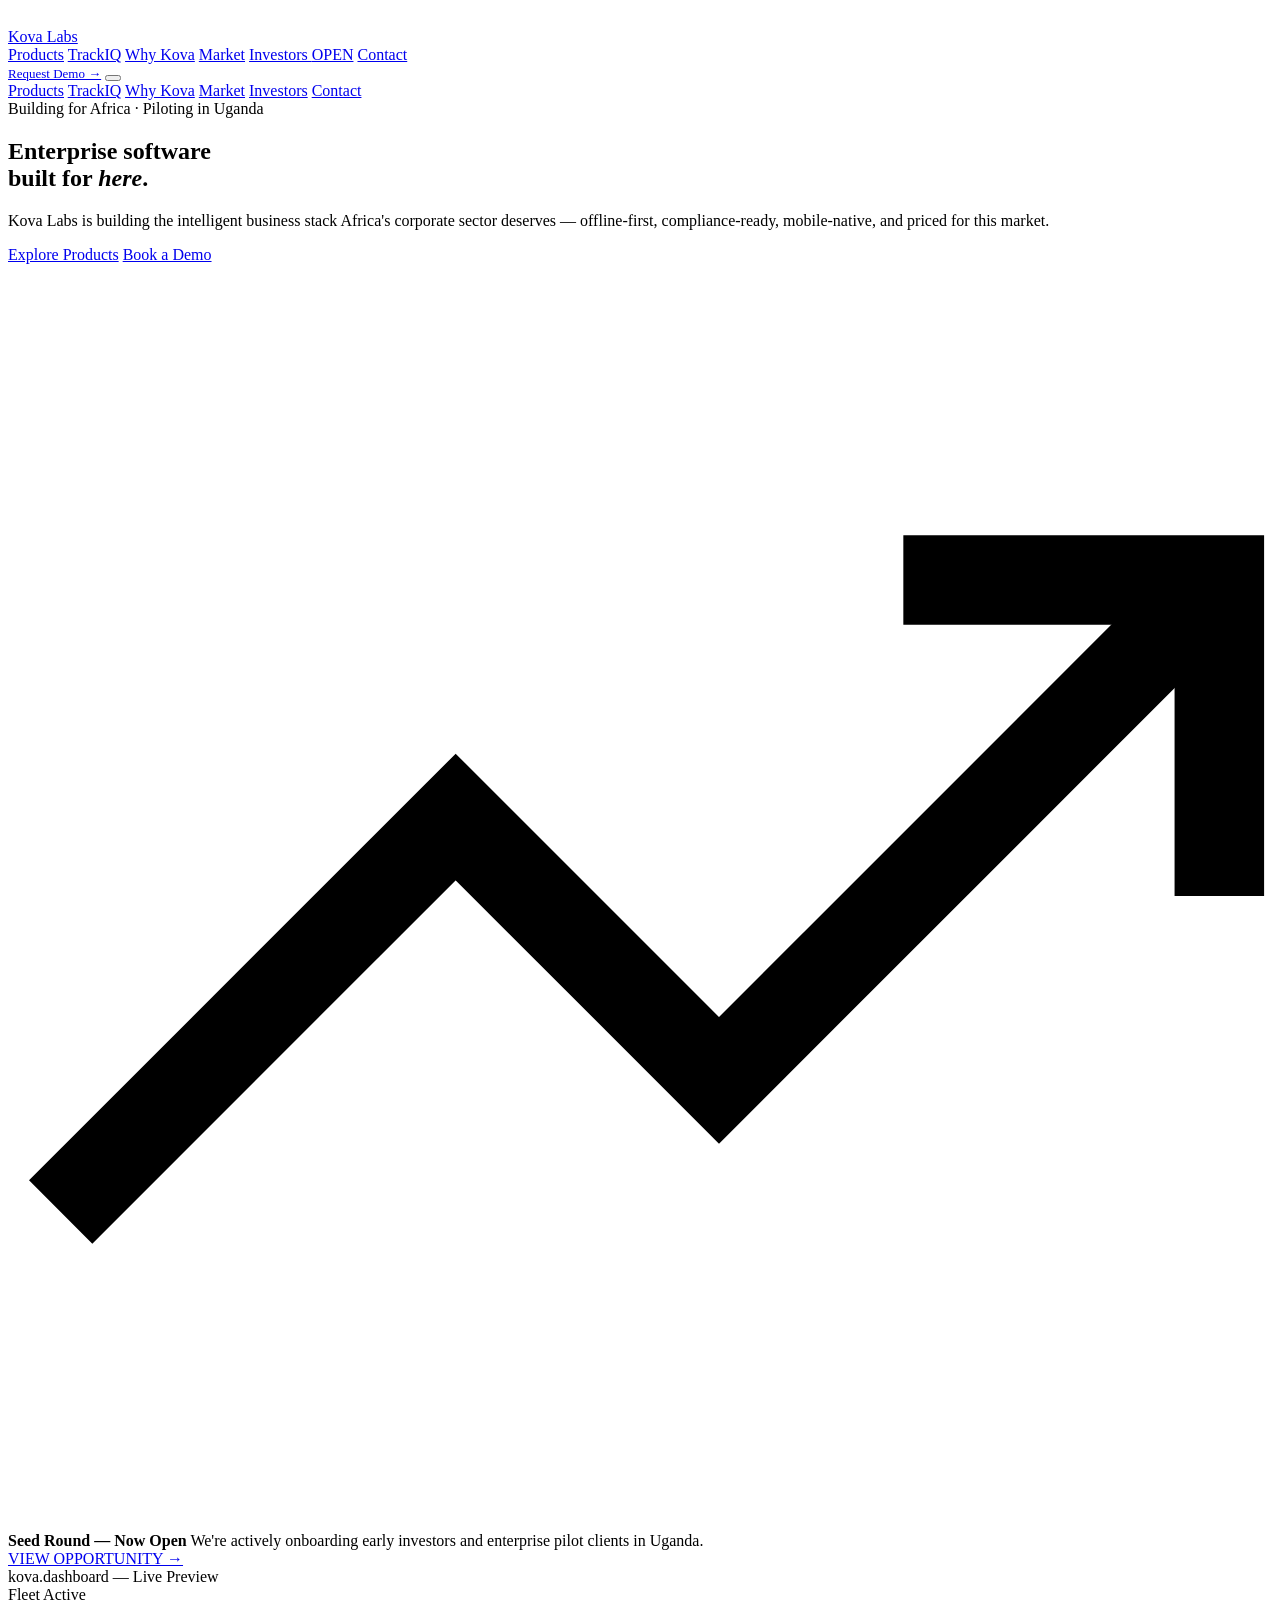
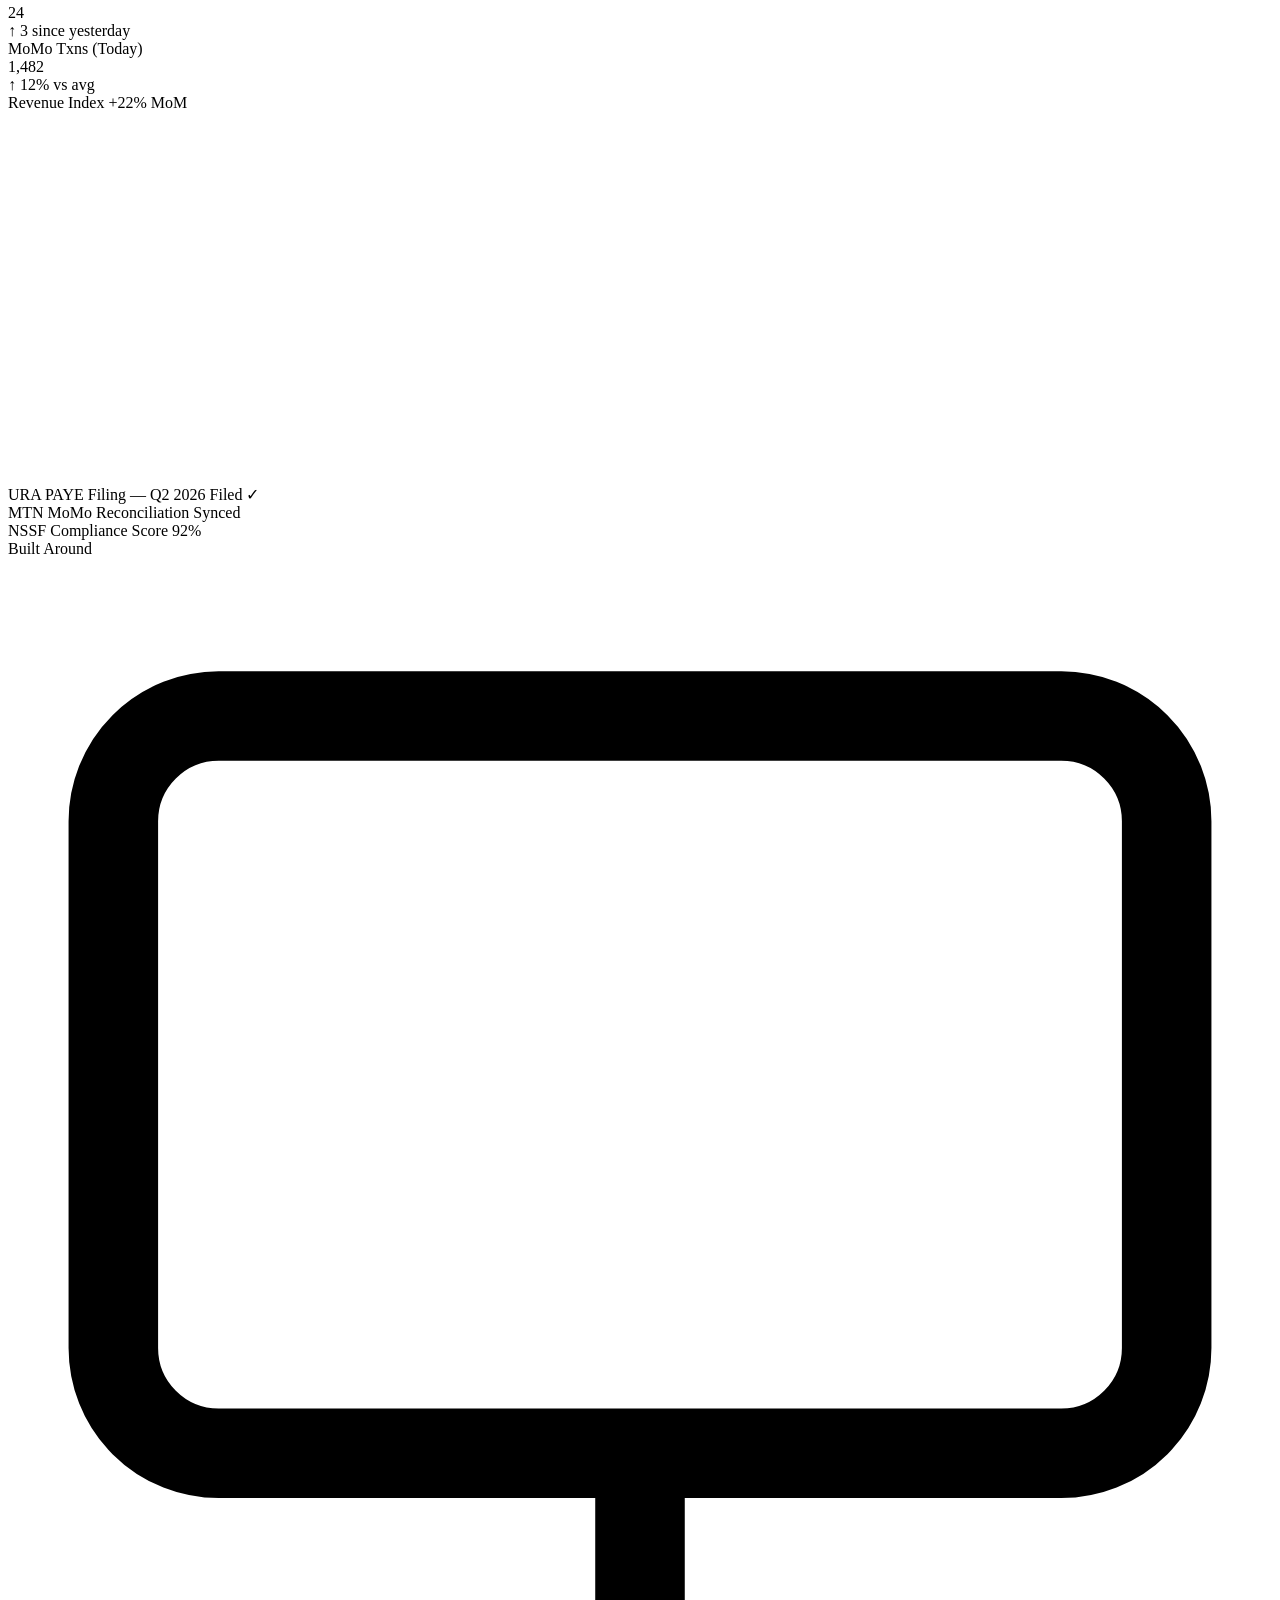
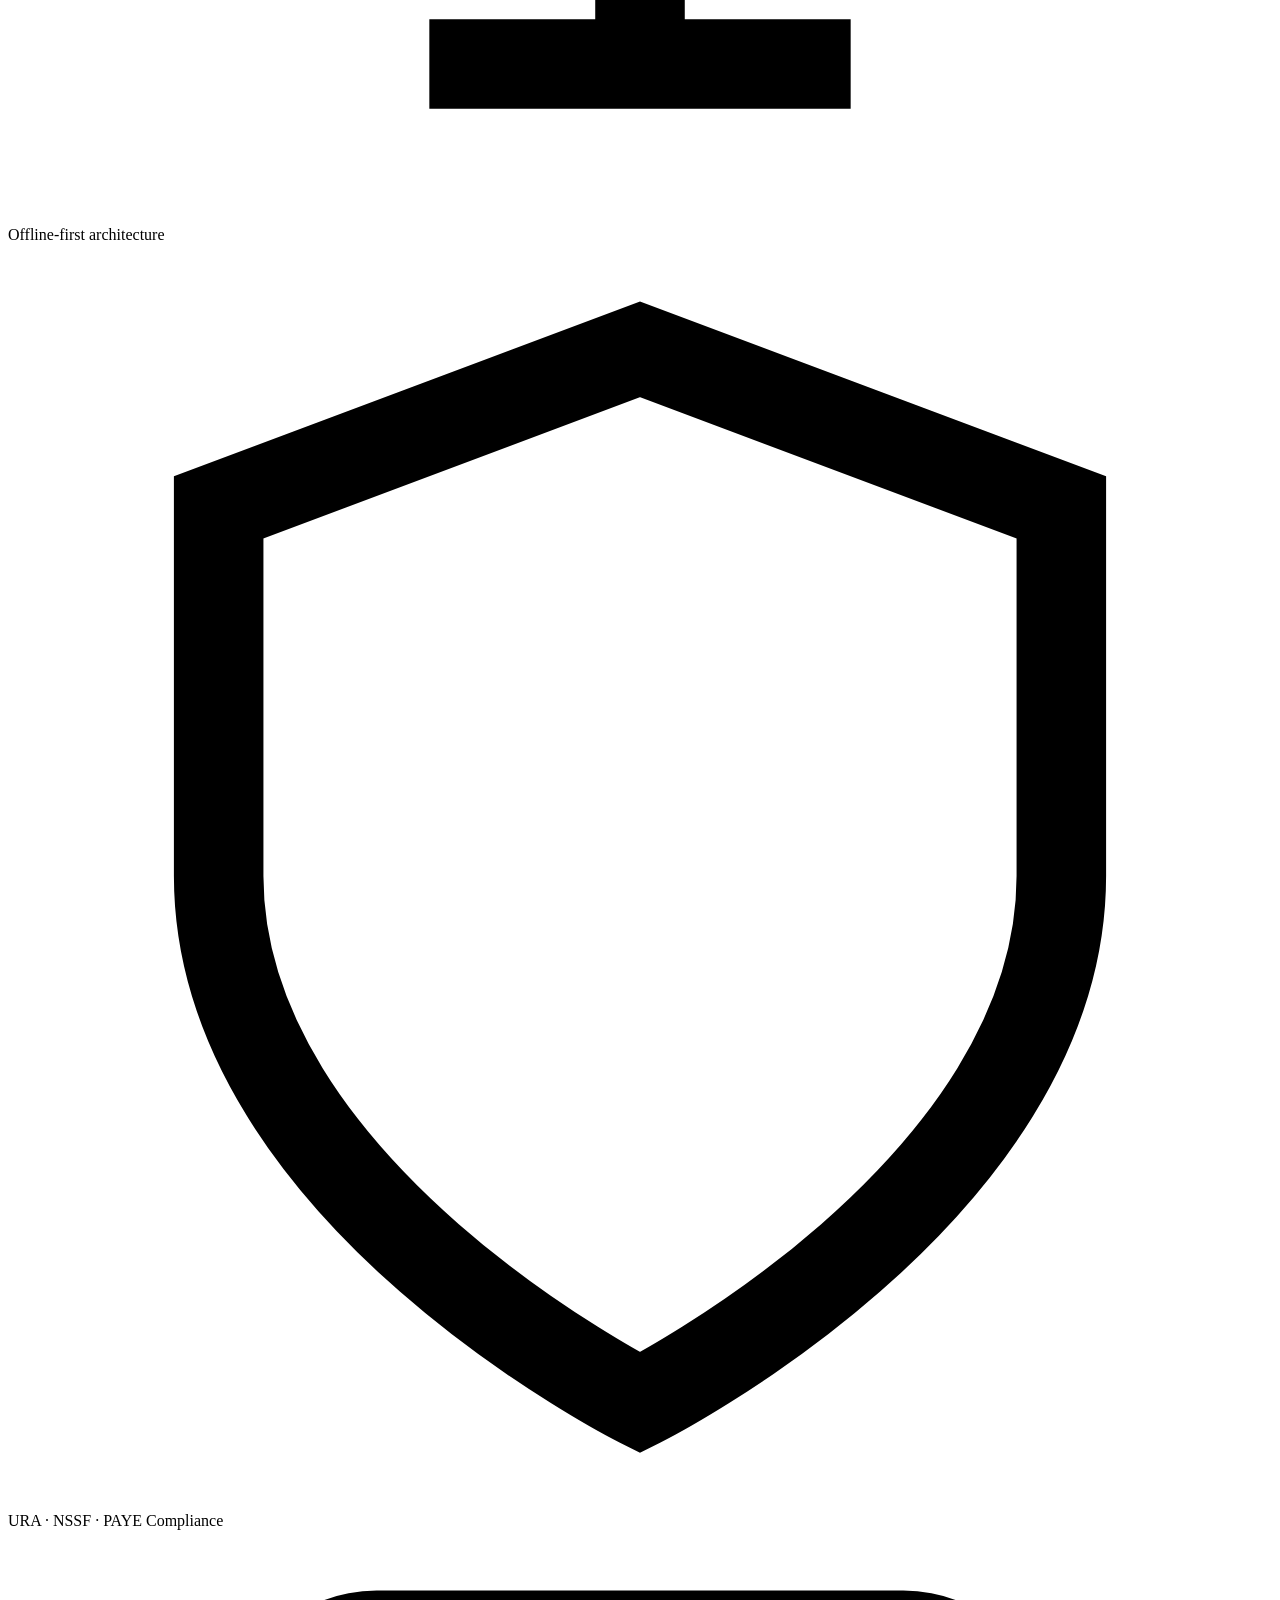
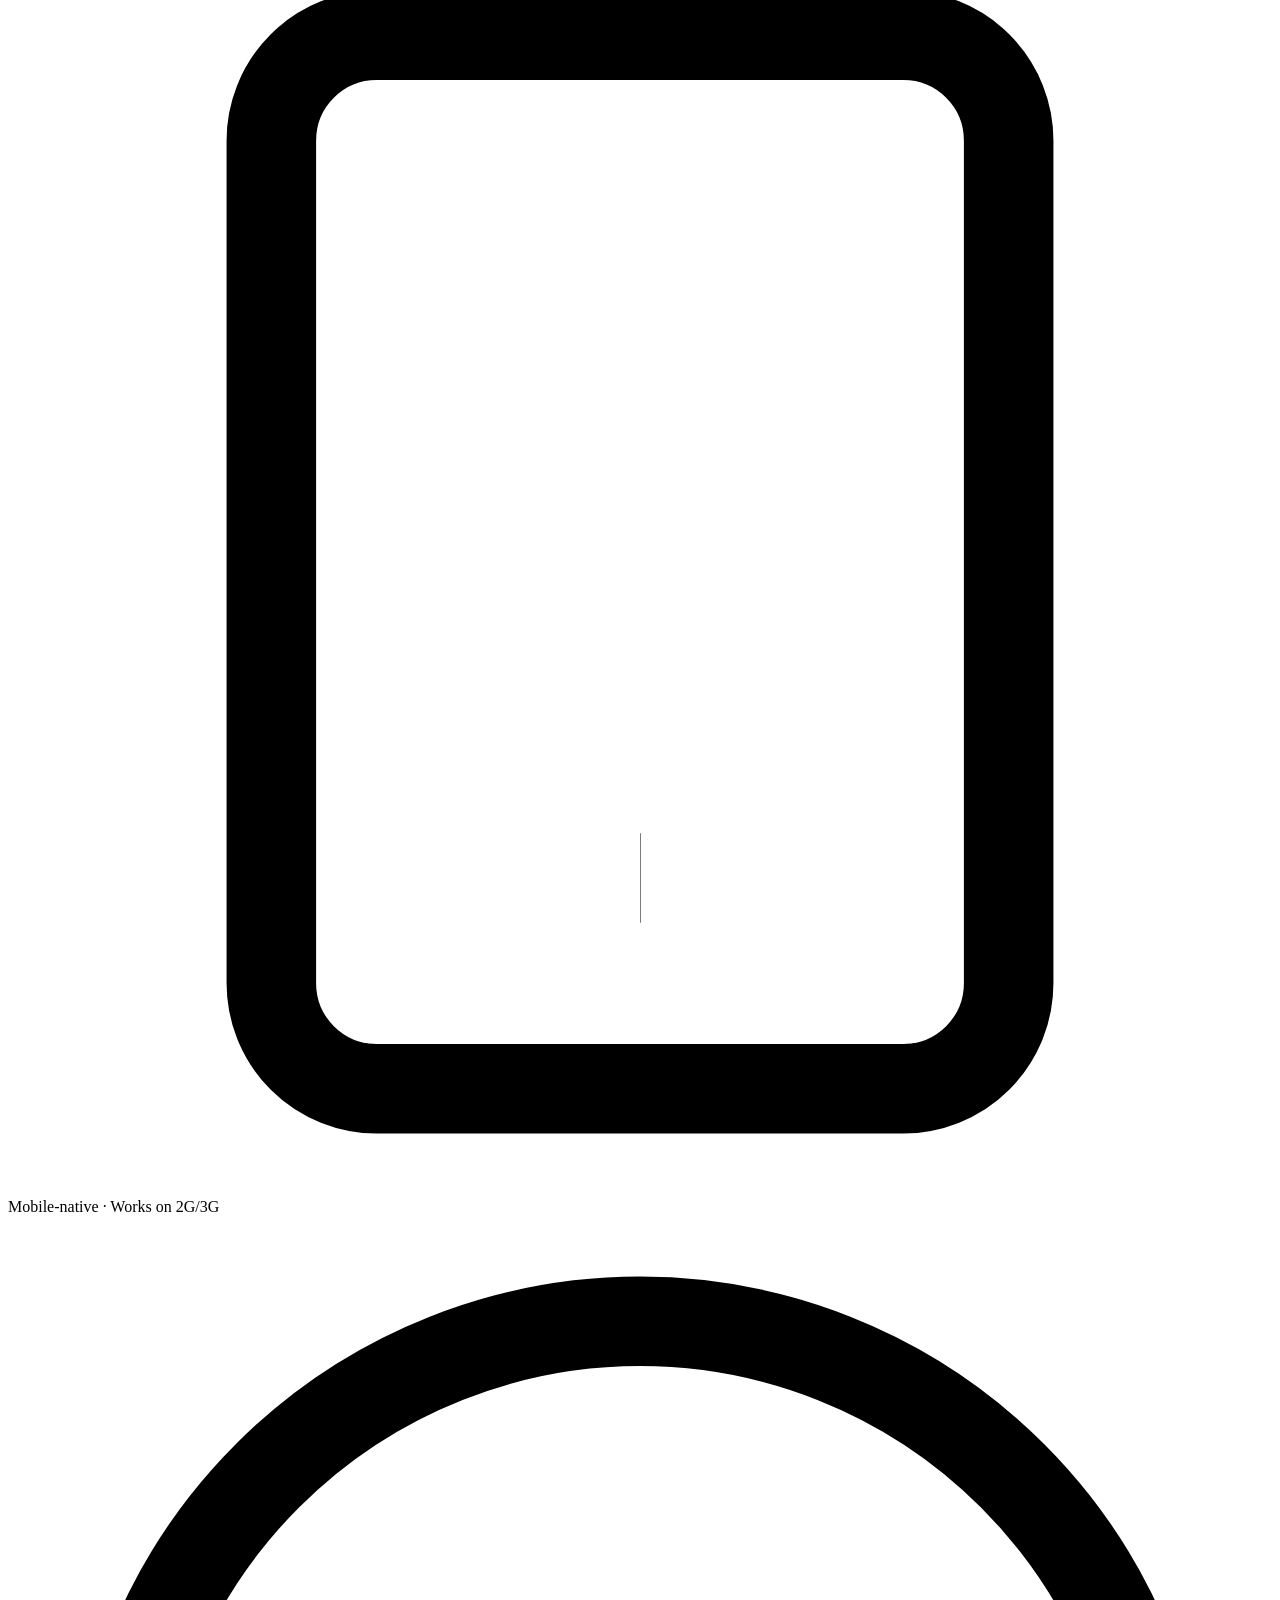
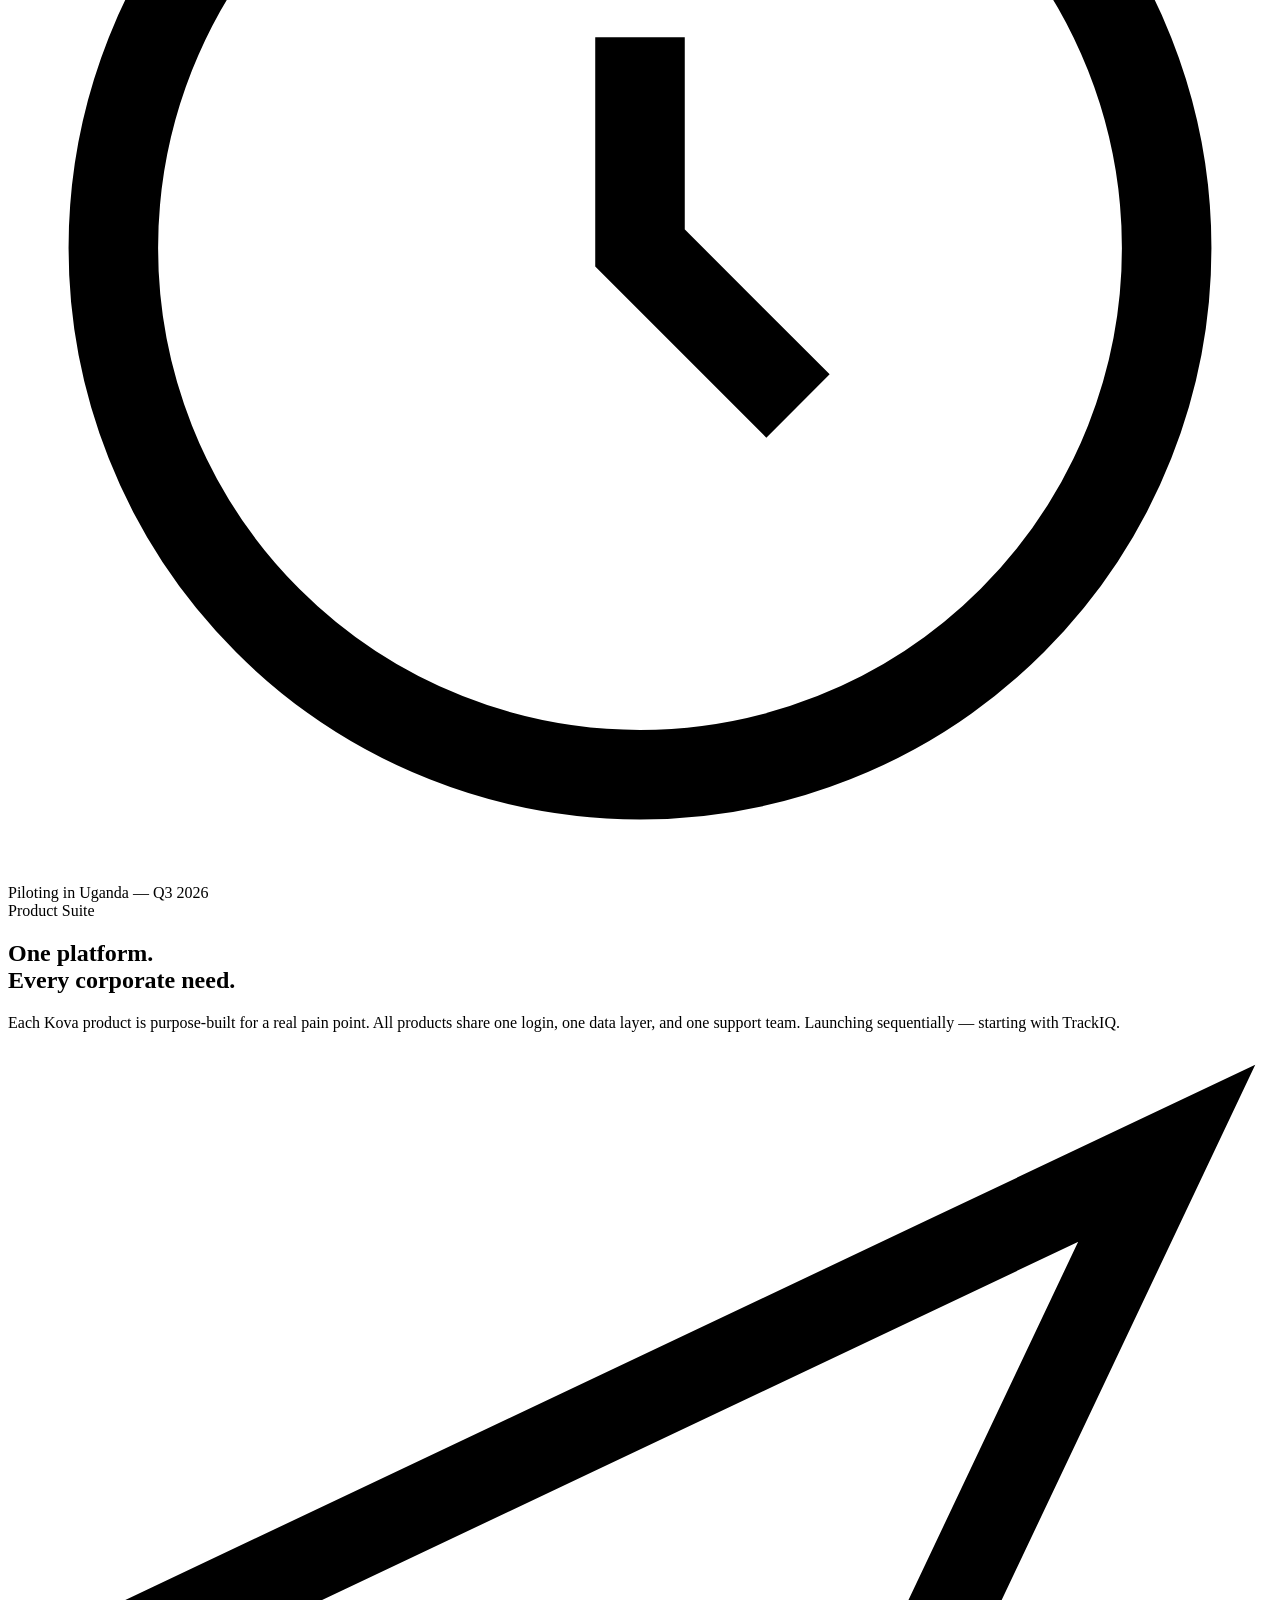
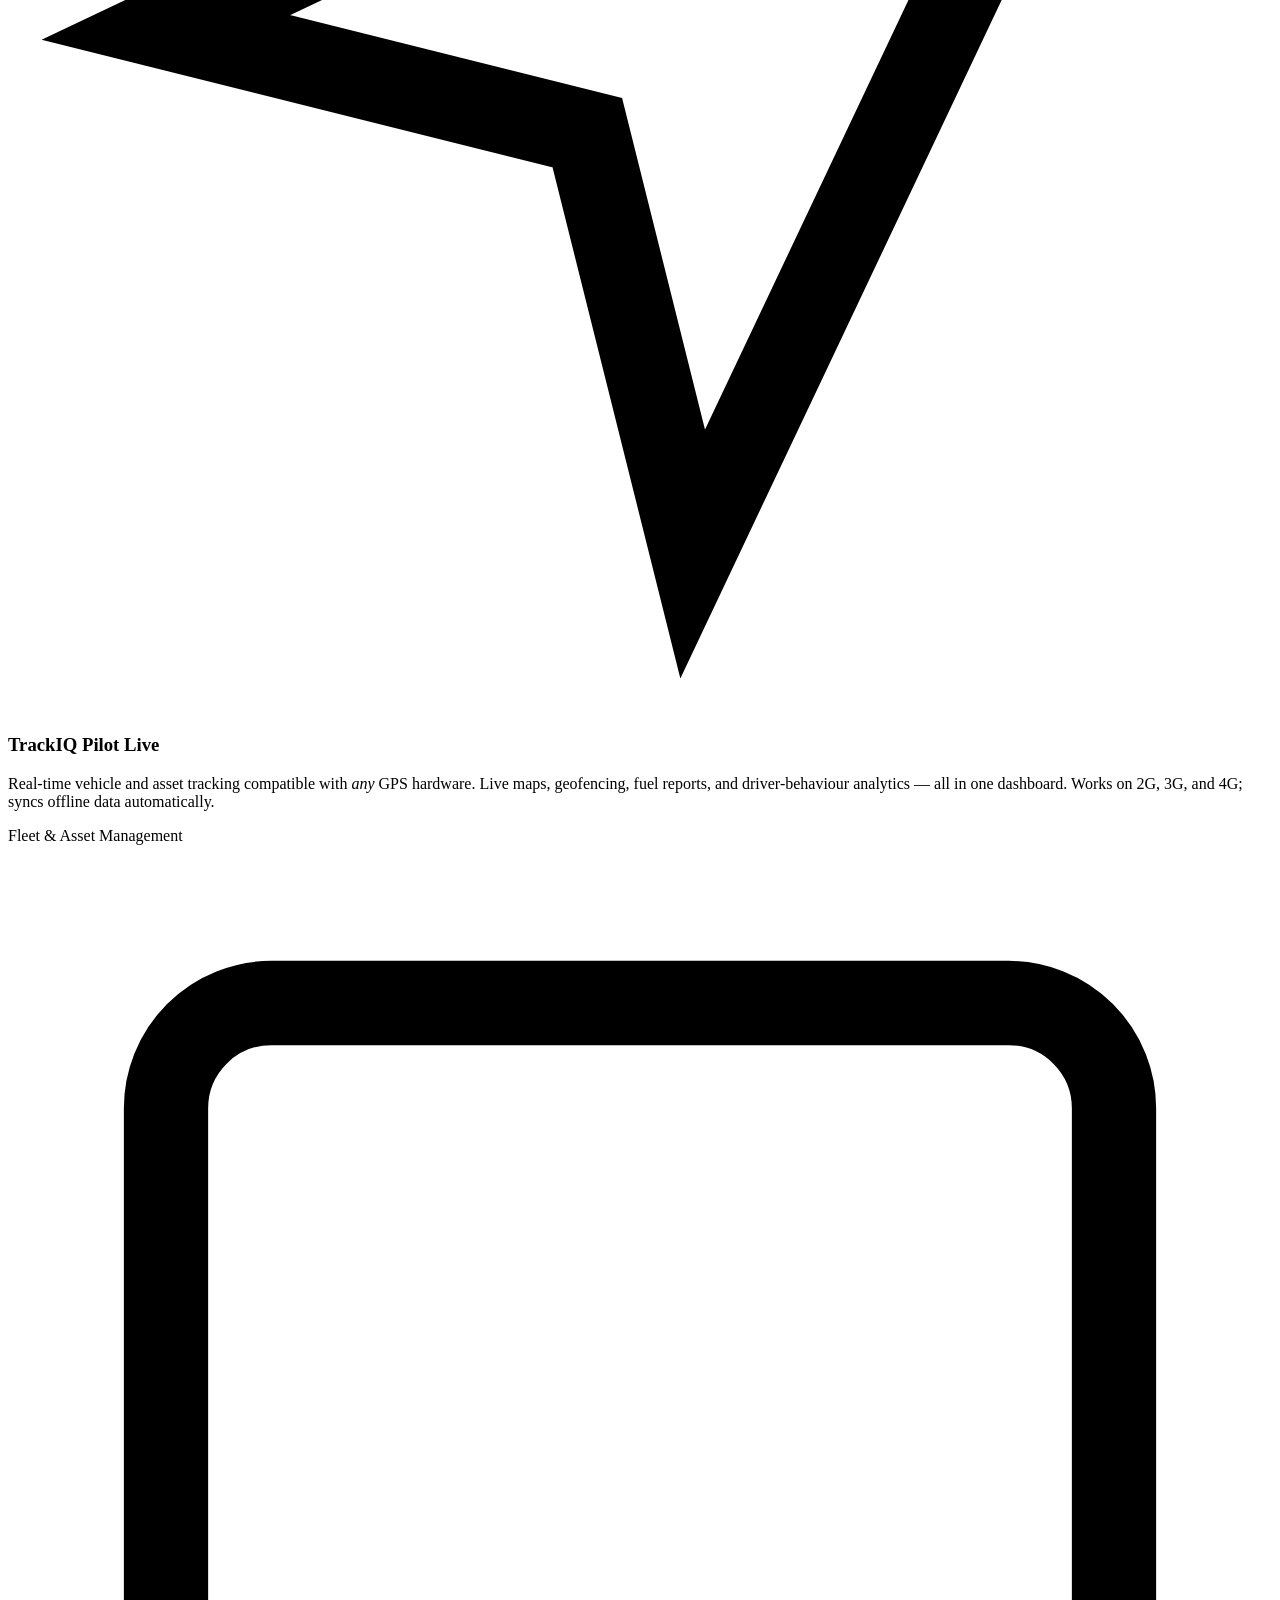
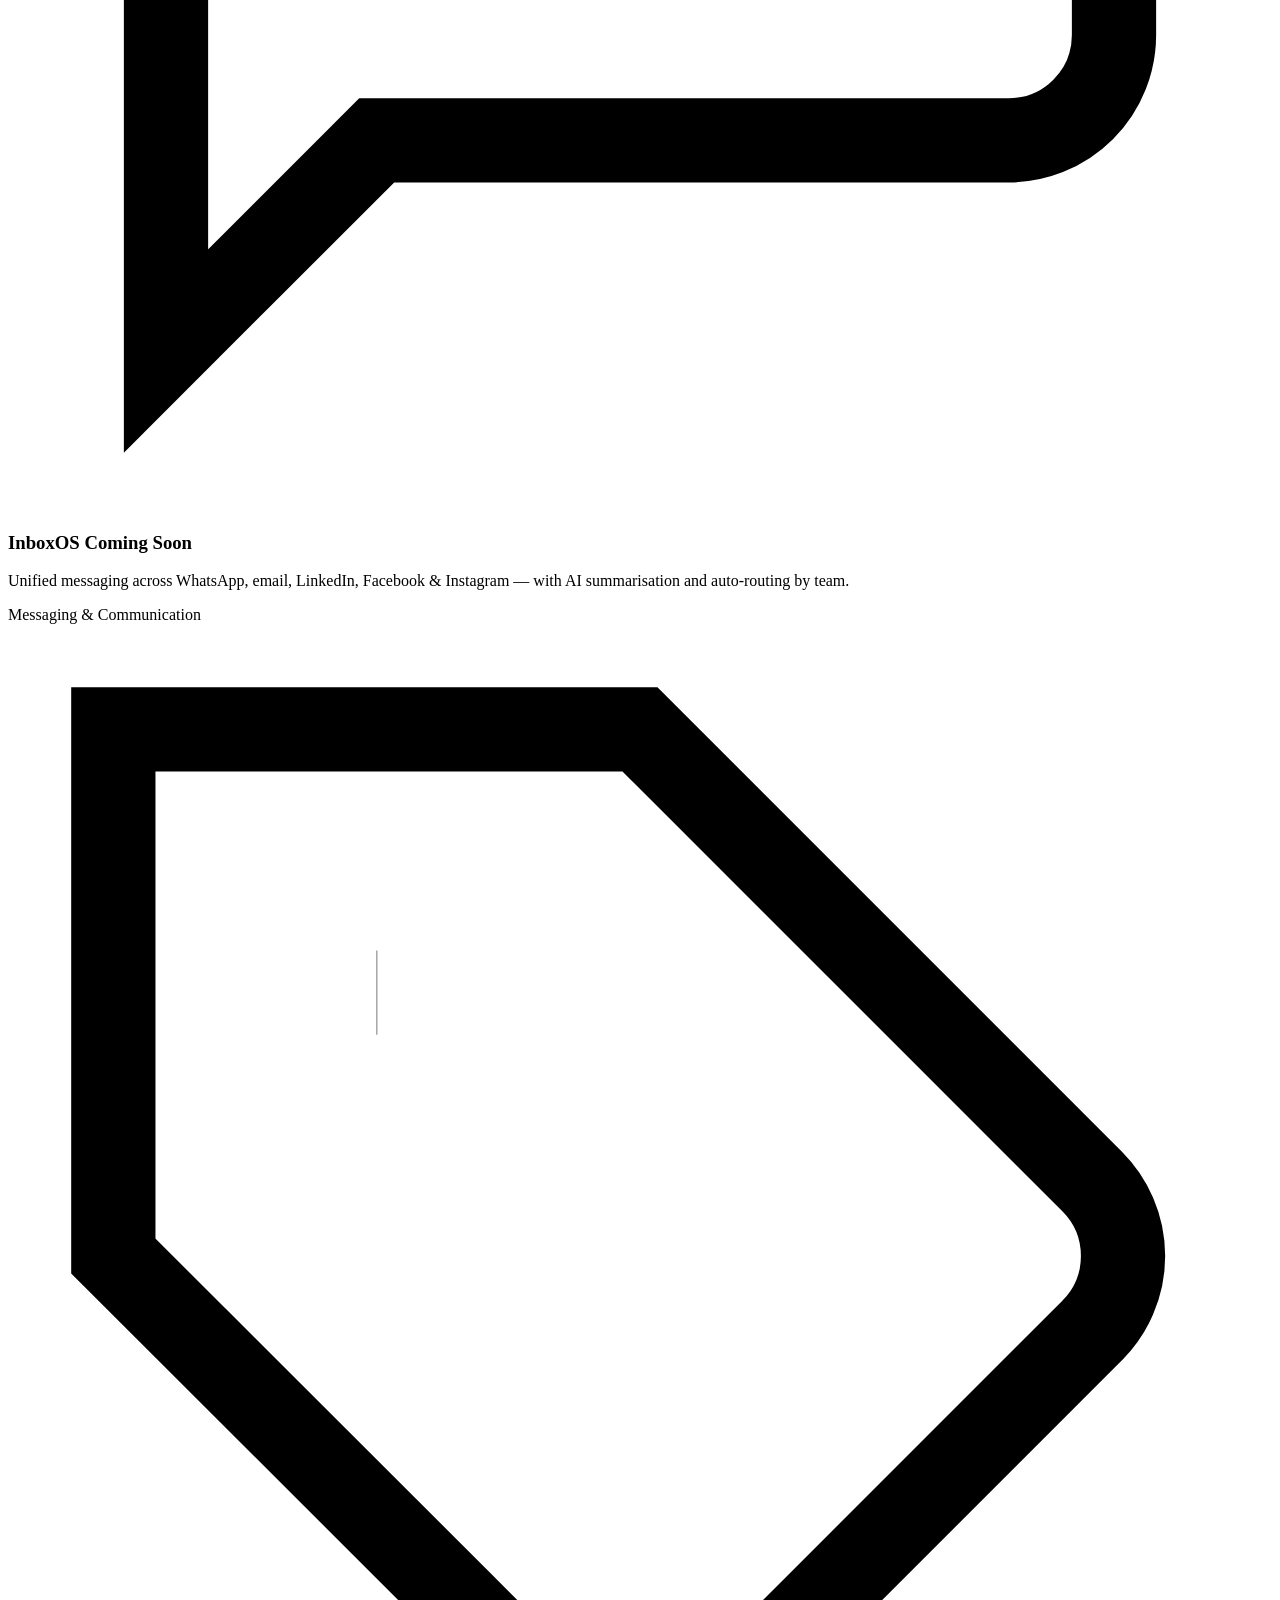
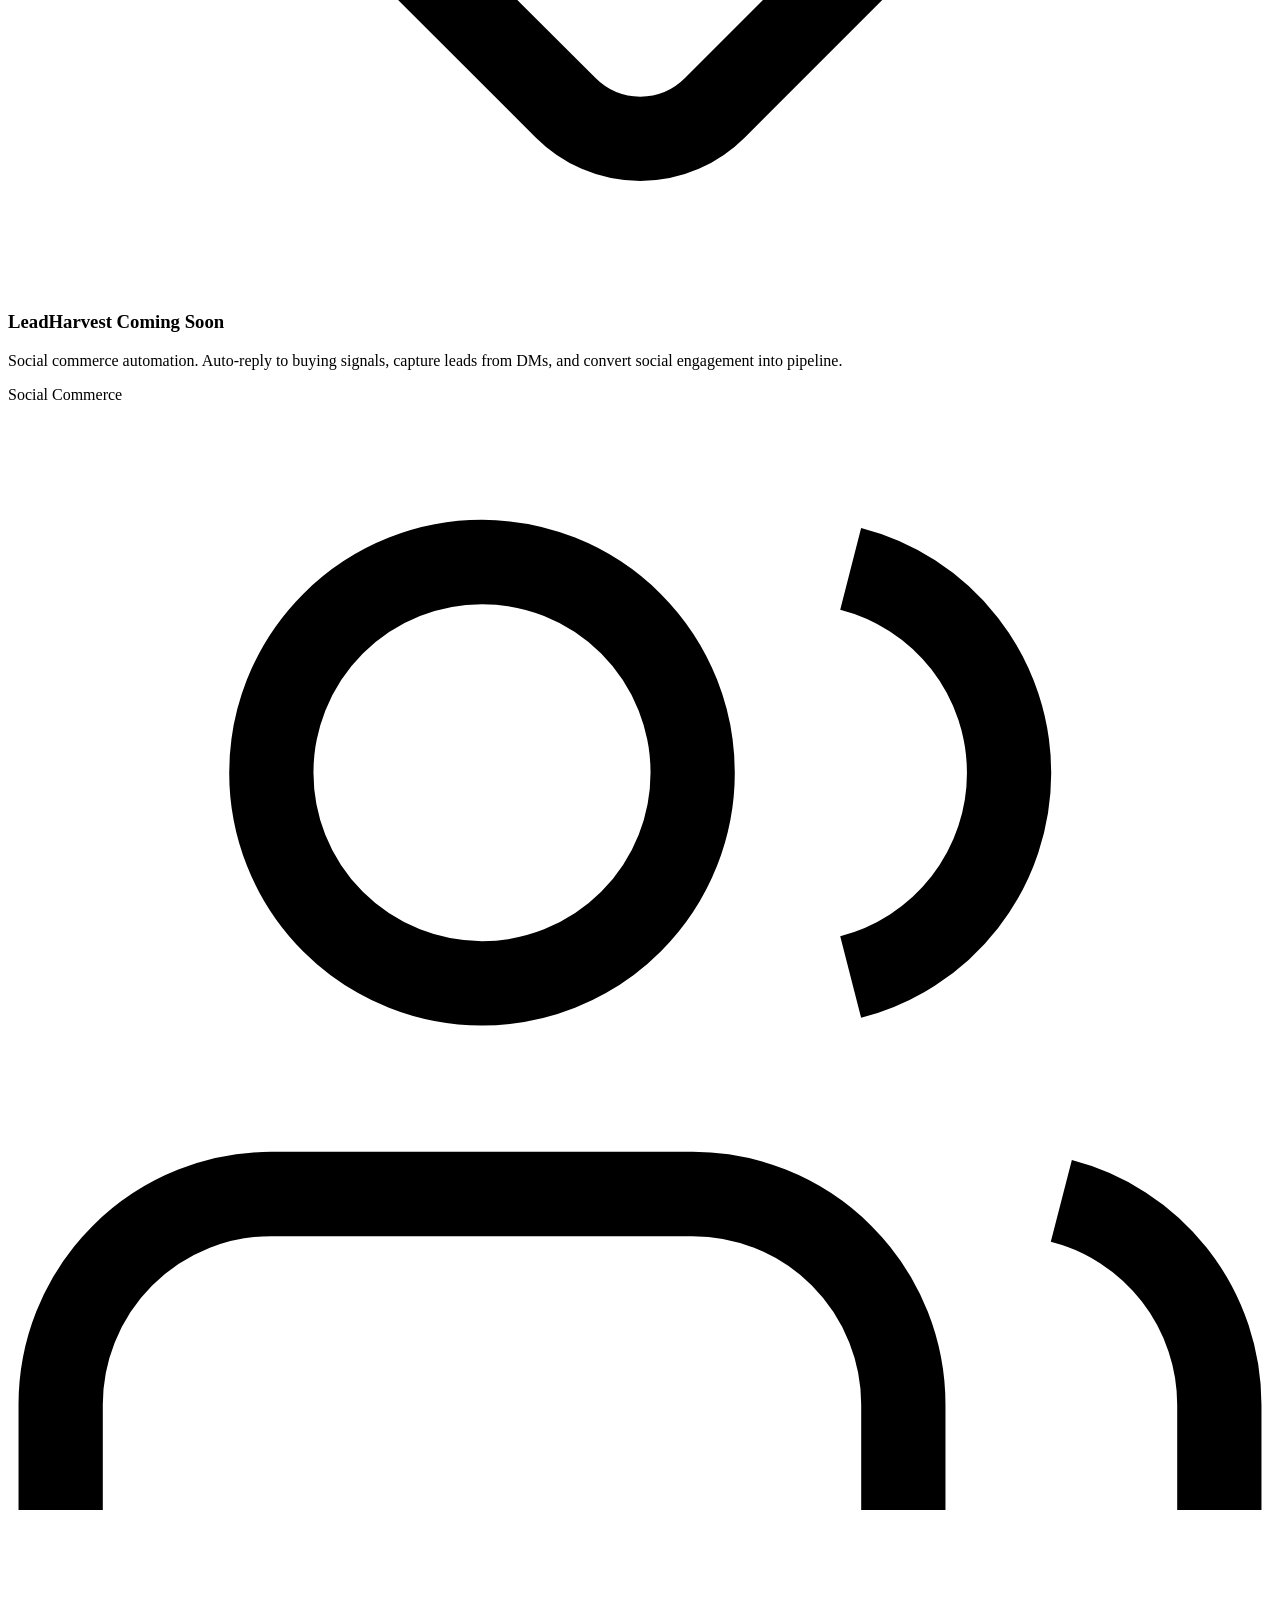
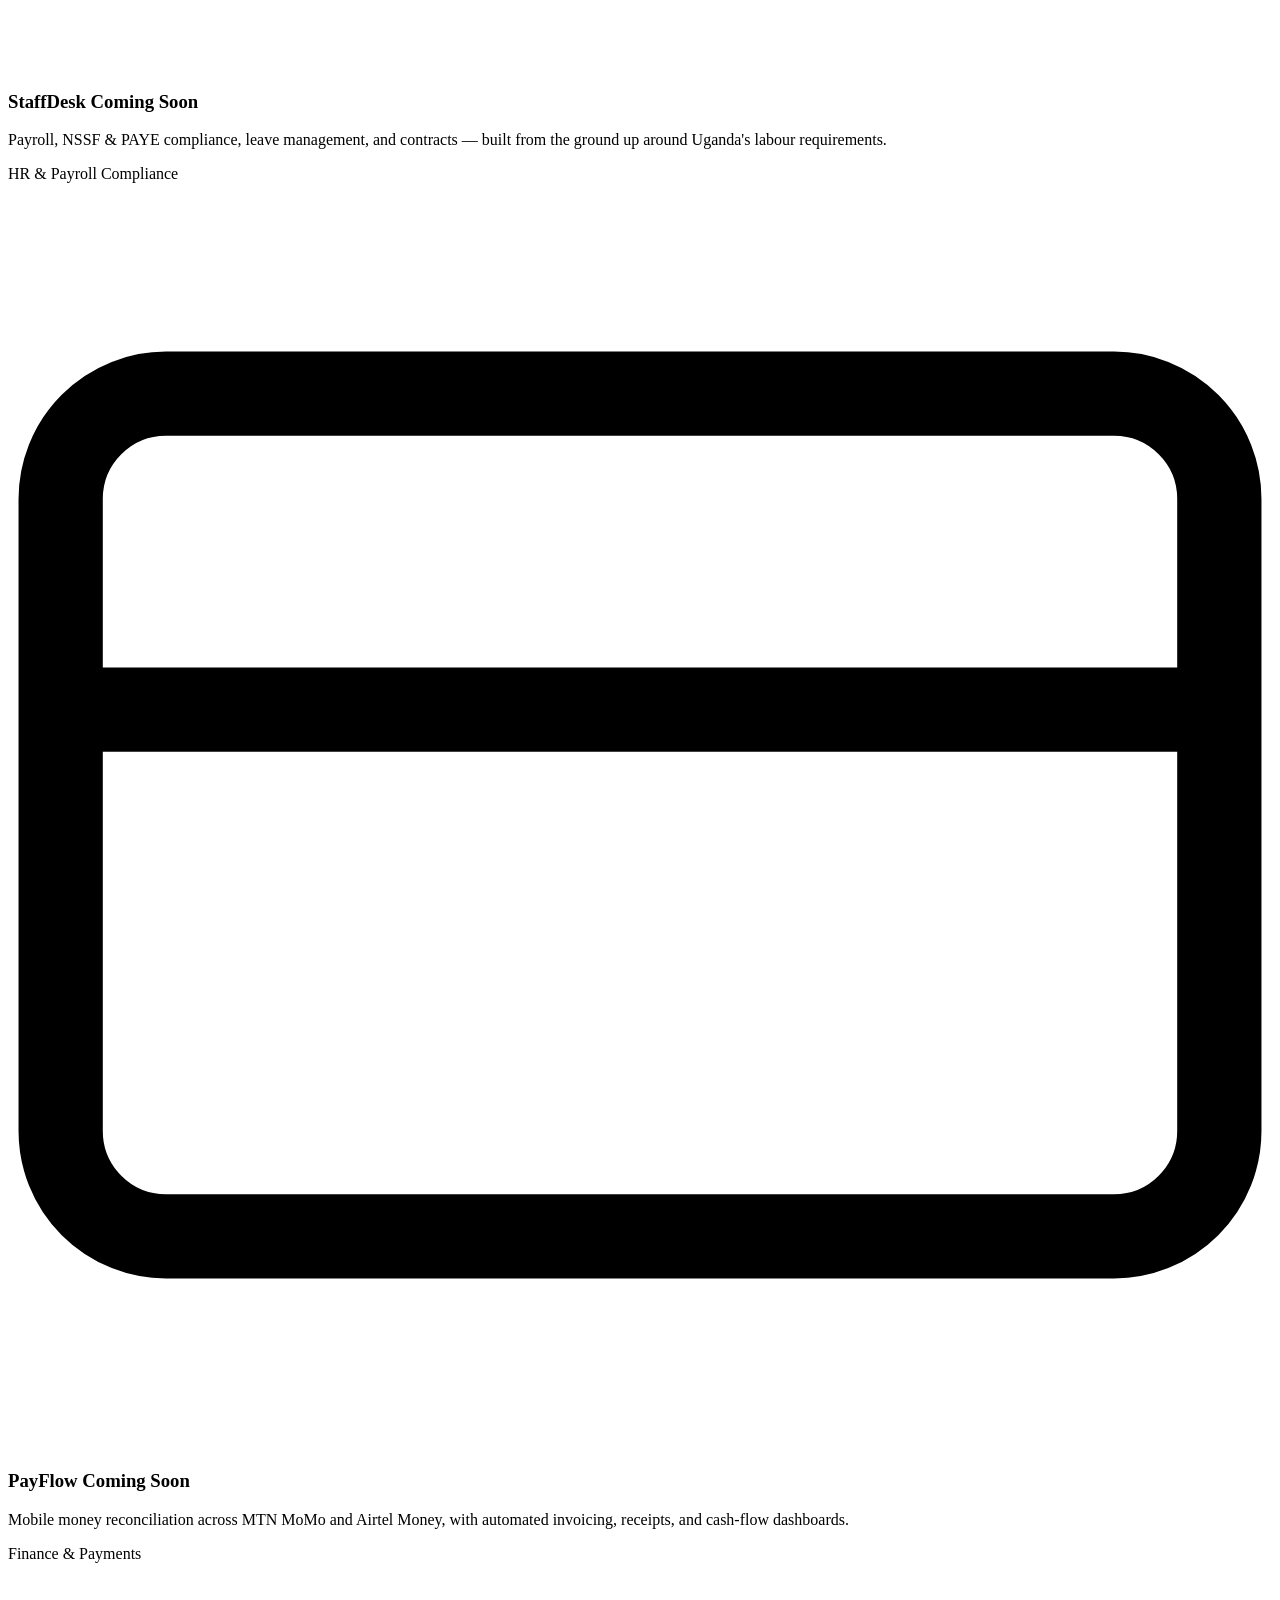
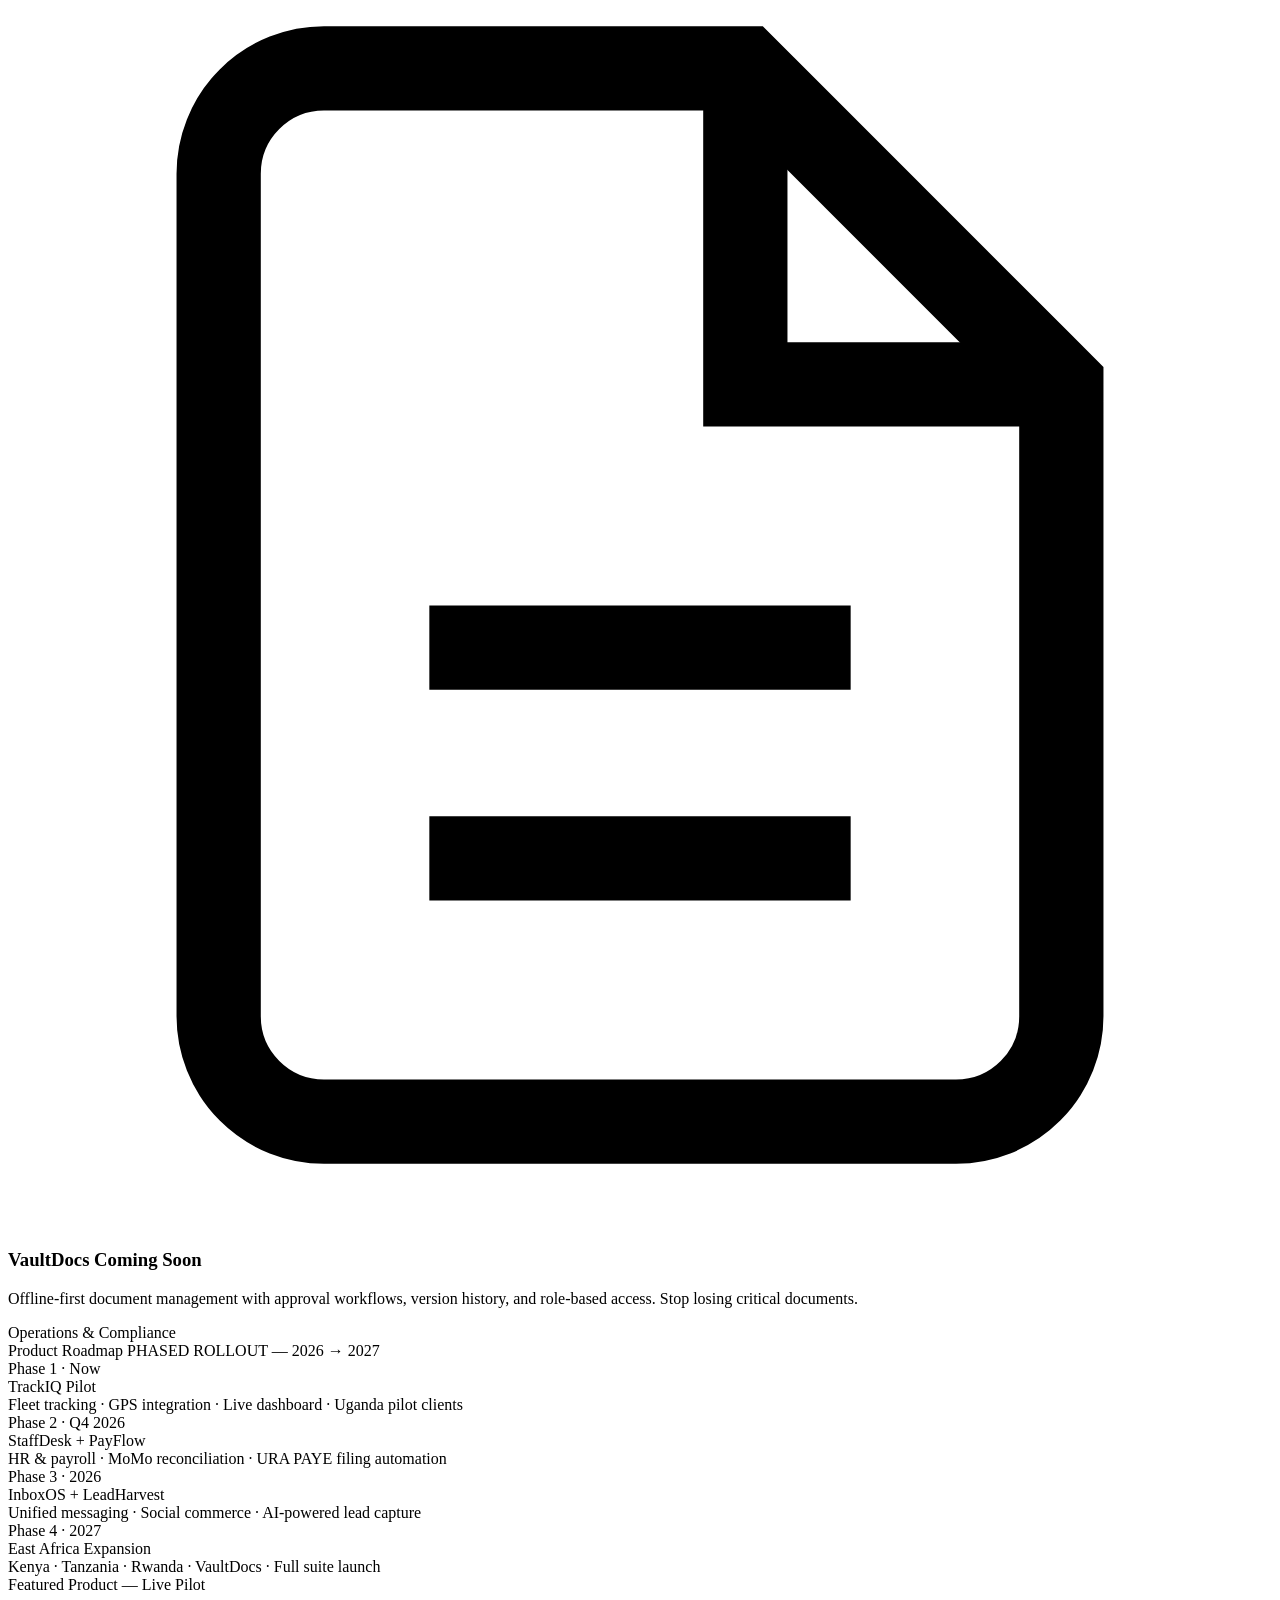
==== commit 29058a6a: "UI and investor inclusion" ====
--- a/index.html
+++ b/index.html
@@ -4,24 +4,22 @@
   <meta charset="UTF-8" />
   <meta name="viewport" content="width=device-width, initial-scale=1.0" />
   <title>Kova Labs — Enterprise Software Built for Africa</title>
-  <meta name="description" content="Kova Labs builds a suite of intelligent business tools designed around the realities of African corporate life — vehicle tracking, HR, compliance, payments, and more." />
-  <meta property="og:title" content="Kova Labs — Enterprise Software Built for Africa" />
-  <meta property="og:description" content="One platform. Every corporate need. Built for Uganda and Africa." />
-  <link rel="icon" href="data:image/svg+xml,<svg xmlns='http://www.w3.org/2000/svg' viewBox='0 0 32 32'><rect width='32' height='32' rx='7' fill='%231a6b4a'/><path d='M7 7L16 16L7 25M18 25H25' stroke='white' stroke-width='3.5' stroke-linecap='round' stroke-linejoin='round'/></svg>" />
+  <meta name="description" content="Kova Labs is building the enterprise software stack Africa's corporate sector deserves — intelligent, offline-first, and compliance-ready." />
   <link rel="preconnect" href="https://fonts.googleapis.com" />
   <link rel="preconnect" href="https://fonts.gstatic.com" crossorigin />
-  <link href="https://fonts.googleapis.com/css2?family=Instrument+Serif:ital@0;1&family=DM+Sans:opsz,wght@9..40,300;9..40,400;9..500&family=JetBrains+Mono:wght@400;500&display=swap" rel="stylesheet" />
-  <link rel="stylesheet" href="style.css" />
+  <link href="https://fonts.googleapis.com/css2?family=Playfair+Display:ital,wght@0,400;0,600;1,400&family=Sora:wght@300;400;500;600;700&family=JetBrains+Mono:wght@400;500&display=swap" rel="stylesheet" />
+  <link rel="icon" type="image/svg+xml" href="data:image/svg+xml,%3Csvg xmlns='http://www.w3.org/2000/svg' viewBox='0 0 32 32'%3E%3Crect width='32' height='32' rx='7' fill='%231a6b4a'/%3E%3Cpath d='M7 7L16 16L7 25M18 25H25' stroke='white' stroke-width='3.5' stroke-linecap='round' stroke-linejoin='round'/%3E%3C/svg%3E" />
+  <link rel="stylesheet" href="styles.css" />
 </head>
 <body>
 
-  <!-- NAV -->
+  <!-- ── Navbar ── -->
   <nav id="navbar">
     <div class="nav-inner">
       <a href="#" class="logo">
         <div class="logo-mark">
-          <svg viewBox="0 0 16 16" fill="none" xmlns="http://www.w3.org/2000/svg">
-            <path d="M3 3L8 8L3 13M9 13H13" stroke="white" stroke-width="2" stroke-linecap="round" stroke-linejoin="round"/>
+          <svg width="16" height="16" viewBox="0 0 16 16" fill="none">
+            <path d="M3 3L8 8L3 13M9 13H13" stroke="white" stroke-width="2.2" stroke-linecap="round" stroke-linejoin="round"/>
           </svg>
         </div>
         Kova Labs
@@ -31,10 +29,11 @@
         <a href="#trackiq">TrackIQ</a>
         <a href="#why">Why Kova</a>
         <a href="#market">Market</a>
+        <a href="#investor">Investors <span class="nav-badge">OPEN</span></a>
         <a href="#contact">Contact</a>
       </div>
-      <a href="#contact" class="btn btn-primary">Request Demo</a>
-      <button class="hamburger" id="hamburger" aria-label="Open menu">
+      <a href="#contact" class="btn btn-dark" style="font-size:13px;">Request Demo →</a>
+      <button class="hamburger" id="hamburger" aria-label="Menu">
         <span></span><span></span><span></span>
       </button>
     </div>
@@ -43,379 +42,537 @@
       <a href="#trackiq">TrackIQ</a>
       <a href="#why">Why Kova</a>
       <a href="#market">Market</a>
+      <a href="#investor">Investors</a>
       <a href="#contact">Contact</a>
-      <a href="#contact" class="btn btn-primary" style="margin-top:8px;">Request Demo</a>
     </div>
   </nav>
 
-  <!-- HERO -->
+  <!-- ── Hero ── -->
   <section class="hero">
     <div class="hero-content">
       <div class="eyebrow">
         <span class="eyebrow-dot"></span>
-        Piloting in Uganda &mdash; Built for Africa
-      </div>
-      <h1>Enterprise software<br>that works <em>here</em>.</h1>
-      <p class="hero-sub">Kova Labs builds a suite of intelligent business tools designed around the realities of African corporate life &mdash; offline-first, compliance-ready, and mobile-native.</p>
+        Building for Africa · Piloting in Uganda
+      </div>
+      <h1>Enterprise software<br>built for <em>here</em>.</h1>
+      <p class="hero-sub">Kova Labs is building the intelligent business stack Africa's corporate sector deserves — offline-first, compliance-ready, mobile-native, and priced for this market.</p>
       <div class="hero-actions">
         <a href="#products" class="btn btn-dark">Explore Products</a>
         <a href="#contact" class="btn btn-outline">Book a Demo</a>
       </div>
-      <div class="hero-stats">
-        <div class="hero-stat"><span class="num">7+</span><span class="lbl">Products in suite</span></div>
-        <div class="stat-divider"></div>
-        <div class="hero-stat"><span class="num">Uganda</span><span class="lbl">Piloting now</span></div>
-        <div class="stat-divider"></div>
-        <div class="hero-stat"><span class="num">100%</span><span class="lbl">Offline-capable</span></div>
+      <div class="investor-bar">
+        <div class="inv-icon">
+          <svg viewBox="0 0 24 24" fill="none" stroke="currentColor" stroke-width="1.7">
+            <polyline points="23 6 13.5 15.5 8.5 10.5 1 18"/>
+            <polyline points="17 6 23 6 23 12"/>
+          </svg>
+        </div>
+        <div class="inv-text">
+          <strong>Seed Round — Now Open</strong>
+          <span>We're actively onboarding early investors and enterprise pilot clients in Uganda.</span>
+        </div>
+        <a href="#investor" class="inv-link">VIEW OPPORTUNITY →</a>
       </div>
     </div>
     <div class="hero-visual">
       <div class="dashboard-mock">
-        <div class="dash-header">
-          <span>Kova Dashboard</span>
-          <div class="dash-dots"><span></span><span></span><span></span></div>
-        </div>
-        <div class="dash-body">
-          <div class="dash-metrics">
-            <div class="dash-metric">
-              <div class="m-val">UGX 48M</div>
-              <div class="m-lbl">Revenue this month</div>
-              <div class="m-badge">+12%</div>
-            </div>
-            <div class="dash-metric">
-              <div class="m-val">1,204</div>
-              <div class="m-lbl">Messages handled</div>
-              <div class="m-badge">Auto</div>
-            </div>
-            <div class="dash-metric">
-              <div class="m-val">38</div>
-              <div class="m-lbl">Staff on payroll</div>
-              <div class="m-badge">Synced</div>
-            </div>
-          </div>
-          <div class="dash-bar">
-            <div class="b-label">MoMo reconciliation &mdash; 84% complete</div>
-            <div class="dash-bar-track"><div class="dash-bar-fill" style="width:84%"></div></div>
-          </div>
-          <div class="dash-list">
-            <div class="dash-list-item"><span class="li-name">NSSF filing &mdash; due in 3 days</span><span class="li-val warn">Pending</span></div>
-            <div class="dash-list-item"><span class="li-name">47 unread customer DMs</span><span class="li-val ok">Auto-replied</span></div>
-            <div class="dash-list-item"><span class="li-name">URA tax report &mdash; June 2025</span><span class="li-val ok">Filed</span></div>
-          </div>
-        </div>
-      </div>
-    </div>
-  </section>
-
-  <!-- PRODUCTS -->
+        <div class="dm-header">
+          <div class="dm-dot" style="background:#ff5f56"></div>
+          <div class="dm-dot" style="background:#ffbd2e;margin-left:4px"></div>
+          <div class="dm-dot" style="background:#27c93f;margin-left:4px"></div>
+          <span>kova.dashboard — Live Preview</span>
+        </div>
+        <div class="dm-body">
+          <div class="dm-row">
+            <div class="dm-card">
+              <div class="dm-card-label">Fleet Active</div>
+              <div class="dm-card-value" id="fleetCount">24</div>
+              <div class="dm-card-sub">↑ 3 since yesterday</div>
+            </div>
+            <div class="dm-card">
+              <div class="dm-card-label">MoMo Txns (Today)</div>
+              <div class="dm-card-value" id="txnCount">1,482</div>
+              <div class="dm-card-sub">↑ 12% vs avg</div>
+            </div>
+          </div>
+          <div class="dm-chart">
+            <div class="dm-chart-label">
+              <span>Revenue Index</span>
+              <span style="color:var(--accent)">+22% MoM</span>
+            </div>
+            <div class="dm-bars" id="dashBars"></div>
+          </div>
+          <div class="dm-status">
+            <div class="dm-status-row">
+              <span class="ds-label">URA PAYE Filing — Q2 2026</span>
+              <span class="ds-badge ds-green">Filed ✓</span>
+            </div>
+            <div class="dm-status-row">
+              <span class="ds-label">MTN MoMo Reconciliation</span>
+              <span class="ds-badge ds-teal">Synced</span>
+            </div>
+            <div class="dm-status-row">
+              <span class="ds-label">NSSF Compliance Score</span>
+              <span class="ds-badge ds-amber" id="nssf">92%</span>
+            </div>
+          </div>
+        </div>
+      </div>
+    </div>
+  </section>
+
+  <!-- ── Trust Strip ── -->
+  <div class="trust-strip">
+    <div class="trust-inner">
+      <span class="trust-label">Built Around</span>
+      <div class="trust-divider"></div>
+      <div class="trust-item">
+        <svg viewBox="0 0 24 24" fill="none" stroke="currentColor" stroke-width="1.7"><rect x="2" y="3" width="20" height="14" rx="2"/><path d="M8 21h8M12 17v4"/></svg>
+        Offline-first architecture
+      </div>
+      <div class="trust-divider"></div>
+      <div class="trust-item">
+        <svg viewBox="0 0 24 24" fill="none" stroke="currentColor" stroke-width="1.7"><path d="M12 22s8-4 8-10V5l-8-3-8 3v7c0 6 8 10 8 10z"/></svg>
+        URA · NSSF · PAYE Compliance
+      </div>
+      <div class="trust-divider"></div>
+      <div class="trust-item">
+        <svg viewBox="0 0 24 24" fill="none" stroke="currentColor" stroke-width="1.7"><rect x="5" y="2" width="14" height="20" rx="2"/><path d="M12 18h.01"/></svg>
+        Mobile-native · Works on 2G/3G
+      </div>
+      <div class="trust-divider"></div>
+      <div class="trust-item">
+        <svg viewBox="0 0 24 24" fill="none" stroke="currentColor" stroke-width="1.7"><circle cx="12" cy="12" r="10"/><path d="M12 8v4l3 3"/></svg>
+        Piloting in Uganda — Q3 2026
+      </div>
+    </div>
+  </div>
+
+  <!-- ── Products ── -->
   <section class="products" id="products">
     <div class="section-header">
       <div class="section-label">Product Suite</div>
       <h2>One platform.<br>Every corporate need.</h2>
-      <p class="section-sub">Each Kova product solves a deep, specific pain point. Use one or use them all &mdash; they share a single login, one data layer, and one support team.</p>
-    </div>
+      <p class="section-sub">Each Kova product is purpose-built for a real pain point. All products share one login, one data layer, and one support team. Launching sequentially — starting with TrackIQ.</p>
+    </div>
+
     <div class="products-grid">
 
-      <!-- TrackIQ - featured -->
-      <div class="product-card product-card--featured">
+      <!-- Featured -->
+      <div class="product-card product-card--featured fade-in-up">
         <div class="product-icon p-teal">
-          <svg viewBox="0 0 24 24" fill="none" stroke="currentColor" stroke-width="1.6" stroke-linecap="round" stroke-linejoin="round"><circle cx="12" cy="12" r="3"/><path d="M12 2v3M12 19v3M2 12h3M19 12h3"/><path d="M5.6 5.6l2.1 2.1M16.3 16.3l2.1 2.1M5.6 18.4l2.1-2.1M16.3 7.7l2.1-2.1"/></svg>
-        </div>
-        <div class="product-card-body">
-          <h3>TrackIQ <span class="product-new">New</span></h3>
-          <p>Real-time vehicle and asset tracking that integrates with <em>any</em> GPS device. Monitor your entire fleet, government vehicles, or equipment from one dashboard &mdash; live maps, geofencing, fuel reports, and driver behaviour analytics.</p>
-        </div>
-        <span class="product-tag">Fleet &amp; Assets</span>
-      </div>
-
-      <div class="product-card">
+          <svg viewBox="0 0 24 24" fill="none" stroke="currentColor" stroke-width="1.6">
+            <polygon points="3 11 22 2 13 21 11 13 3 11"/>
+          </svg>
+        </div>
+        <div class="product-body">
+          <h3>TrackIQ <span class="product-new">Pilot Live</span></h3>
+          <p>Real-time vehicle and asset tracking compatible with <em>any</em> GPS hardware. Live maps, geofencing, fuel reports, and driver-behaviour analytics — all in one dashboard. Works on 2G, 3G, and 4G; syncs offline data automatically.</p>
+          <span class="product-tag">Fleet & Asset Management</span>
+        </div>
+      </div>
+
+      <div class="product-card fade-in-up">
         <div class="product-icon p-green">
-          <svg viewBox="0 0 24 24" fill="none" stroke="currentColor" stroke-width="1.6" stroke-linecap="round" stroke-linejoin="round"><path d="M21 15a2 2 0 0 1-2 2H7l-4 4V5a2 2 0 0 1 2-2h14a2 2 0 0 1 2 2z"/></svg>
-        </div>
-        <h3>InboxOS</h3>
-        <p>Unified messaging across WhatsApp, email, LinkedIn, Facebook and Instagram &mdash; with AI summarisation and smart auto-replies.</p>
-        <span class="product-tag">Individual &amp; Team</span>
-      </div>
-
-      <div class="product-card">
+          <svg viewBox="0 0 24 24" fill="none" stroke="currentColor" stroke-width="1.6">
+            <path d="M21 15a2 2 0 0 1-2 2H7l-4 4V5a2 2 0 0 1 2-2h14a2 2 0 0 1 2 2z"/>
+          </svg>
+        </div>
+        <h3>InboxOS <span class="product-soon">Coming Soon</span></h3>
+        <p>Unified messaging across WhatsApp, email, LinkedIn, Facebook & Instagram — with AI summarisation and auto-routing by team.</p>
+        <span class="product-tag">Messaging & Communication</span>
+      </div>
+
+      <div class="product-card fade-in-up">
         <div class="product-icon p-amber">
-          <svg viewBox="0 0 24 24" fill="none" stroke="currentColor" stroke-width="1.6" stroke-linecap="round" stroke-linejoin="round"><path d="M20.59 13.41l-7.17 7.17a2 2 0 0 1-2.83 0L2 12V2h10l8.59 8.59a2 2 0 0 1 0 2.82z"/><line x1="7" y1="7" x2="7.01" y2="7"/></svg>
-        </div>
-        <h3>LeadHarvest</h3>
-        <p>Social commerce automation. Auto-reply to buying signals, capture leads from DMs, and build your customer database automatically.</p>
+          <svg viewBox="0 0 24 24" fill="none" stroke="currentColor" stroke-width="1.6">
+            <path d="M20.59 13.41l-7.17 7.17a2 2 0 0 1-2.83 0L2 12V2h10l8.59 8.59a2 2 0 0 1 0 2.82z"/>
+            <line x1="7" y1="7" x2="7.01" y2="7"/>
+          </svg>
+        </div>
+        <h3>LeadHarvest <span class="product-soon">Coming Soon</span></h3>
+        <p>Social commerce automation. Auto-reply to buying signals, capture leads from DMs, and convert social engagement into pipeline.</p>
         <span class="product-tag">Social Commerce</span>
       </div>
 
-      <div class="product-card">
+      <div class="product-card fade-in-up">
         <div class="product-icon p-blue">
-          <svg viewBox="0 0 24 24" fill="none" stroke="currentColor" stroke-width="1.6" stroke-linecap="round" stroke-linejoin="round"><path d="M17 21v-2a4 4 0 0 0-4-4H5a4 4 0 0 0-4 4v2"/><circle cx="9" cy="7" r="4"/><path d="M23 21v-2a4 4 0 0 0-3-3.87"/><path d="M16 3.13a4 4 0 0 1 0 7.75"/></svg>
-        </div>
-        <h3>StaffDesk</h3>
-        <p>Payroll, NSSF &amp; PAYE compliance, leave management and contracts &mdash; built around Uganda Revenue Authority requirements from day one.</p>
-        <span class="product-tag">HR &amp; Compliance</span>
-      </div>
-
-      <div class="product-card">
+          <svg viewBox="0 0 24 24" fill="none" stroke="currentColor" stroke-width="1.6">
+            <path d="M17 21v-2a4 4 0 0 0-4-4H5a4 4 0 0 0-4 4v2"/>
+            <circle cx="9" cy="7" r="4"/>
+            <path d="M23 21v-2a4 4 0 0 0-3-3.87"/>
+            <path d="M16 3.13a4 4 0 0 1 0 7.75"/>
+          </svg>
+        </div>
+        <h3>StaffDesk <span class="product-soon">Coming Soon</span></h3>
+        <p>Payroll, NSSF & PAYE compliance, leave management, and contracts — built from the ground up around Uganda's labour requirements.</p>
+        <span class="product-tag">HR & Payroll Compliance</span>
+      </div>
+
+      <div class="product-card fade-in-up">
         <div class="product-icon p-purple">
-          <svg viewBox="0 0 24 24" fill="none" stroke="currentColor" stroke-width="1.6" stroke-linecap="round" stroke-linejoin="round"><rect x="1" y="4" width="22" height="16" rx="2" ry="2"/><line x1="1" y1="10" x2="23" y2="10"/></svg>
-        </div>
-        <h3>PayFlow</h3>
-        <p>Mobile money reconciliation across MTN MoMo and Airtel Money, with automated invoicing and multi-currency support for cross-border trade.</p>
-        <span class="product-tag">Finance &amp; Payments</span>
-      </div>
-
-      <div class="product-card">
+          <svg viewBox="0 0 24 24" fill="none" stroke="currentColor" stroke-width="1.6">
+            <rect x="1" y="4" width="22" height="16" rx="2" ry="2"/>
+            <line x1="1" y1="10" x2="23" y2="10"/>
+          </svg>
+        </div>
+        <h3>PayFlow <span class="product-soon">Coming Soon</span></h3>
+        <p>Mobile money reconciliation across MTN MoMo and Airtel Money, with automated invoicing, receipts, and cash-flow dashboards.</p>
+        <span class="product-tag">Finance & Payments</span>
+      </div>
+
+      <div class="product-card fade-in-up">
         <div class="product-icon p-rose">
-          <svg viewBox="0 0 24 24" fill="none" stroke="currentColor" stroke-width="1.6" stroke-linecap="round" stroke-linejoin="round"><path d="M14 2H6a2 2 0 0 0-2 2v16a2 2 0 0 0 2 2h12a2 2 0 0 0 2-2V8z"/><polyline points="14 2 14 8 20 8"/><line x1="16" y1="13" x2="8" y2="13"/><line x1="16" y1="17" x2="8" y2="17"/><polyline points="10 9 9 9 8 9"/></svg>
-        </div>
-        <h3>VaultDocs</h3>
-        <p>Offline-first document management with approval workflows. Stop losing critical documents across WhatsApp groups and email threads.</p>
-        <span class="product-tag">Operations</span>
-      </div>
-
-      <div class="product-card">
-        <div class="product-icon p-gray">
-          <svg viewBox="0 0 24 24" fill="none" stroke="currentColor" stroke-width="1.6" stroke-linecap="round" stroke-linejoin="round"><polyline points="22 12 18 12 15 21 9 3 6 12 2 12"/></svg>
-        </div>
-        <h3>TaxMate</h3>
-        <p>Guided URA, KRA and TRA tax filing with deadline reminders, auto-generated reports and compliance checklists for East African businesses.</p>
-        <span class="product-tag">Tax &amp; Compliance</span>
-      </div>
-
-      <div class="product-card">
-        <div class="product-icon p-indigo">
-          <svg viewBox="0 0 24 24" fill="none" stroke="currentColor" stroke-width="1.6" stroke-linecap="round" stroke-linejoin="round"><path d="M9 5H7a2 2 0 0 0-2 2v12a2 2 0 0 0 2 2h10a2 2 0 0 0 2-2V7a2 2 0 0 0-2-2h-2"/><rect x="9" y="3" width="6" height="4" rx="1" ry="1"/><path d="M9 12h6M9 16h4"/></svg>
-        </div>
-        <h3>ProcureDesk</h3>
-        <p>Procurement and tender management for government agencies and corporate teams &mdash; from requisition to LPO to payment approval, fully auditable.</p>
-        <span class="product-tag">Procurement &amp; Gov</span>
-      </div>
-
-    </div>
-  </section>
-
-  <!-- TRACKIQ SPOTLIGHT -->
+          <svg viewBox="0 0 24 24" fill="none" stroke="currentColor" stroke-width="1.6">
+            <path d="M14 2H6a2 2 0 0 0-2 2v16a2 2 0 0 0 2 2h12a2 2 0 0 0 2-2V8z"/>
+            <polyline points="14 2 14 8 20 8"/>
+            <line x1="16" y1="13" x2="8" y2="13"/>
+            <line x1="16" y1="17" x2="8" y2="17"/>
+          </svg>
+        </div>
+        <h3>VaultDocs <span class="product-soon">Coming Soon</span></h3>
+        <p>Offline-first document management with approval workflows, version history, and role-based access. Stop losing critical documents.</p>
+        <span class="product-tag">Operations & Compliance</span>
+      </div>
+
+    </div>
+
+    <!-- Roadmap -->
+    <div class="roadmap-bar fade-in-up">
+      <div class="rb-top">
+        <span class="rb-title">Product Roadmap</span>
+        <span class="rb-sub">PHASED ROLLOUT — 2026 → 2027</span>
+      </div>
+      <div class="rb-phases">
+        <div class="rb-phase active">
+          <div class="rb-phase-tag">Phase 1 · Now</div>
+          <div class="rb-phase-title">TrackIQ Pilot</div>
+          <div class="rb-phase-items">Fleet tracking · GPS integration · Live dashboard · Uganda pilot clients</div>
+        </div>
+        <div class="rb-phase next">
+          <div class="rb-phase-tag">Phase 2 · Q4 2026</div>
+          <div class="rb-phase-title">StaffDesk + PayFlow</div>
+          <div class="rb-phase-items">HR & payroll · MoMo reconciliation · URA PAYE filing automation</div>
+        </div>
+        <div class="rb-phase future">
+          <div class="rb-phase-tag">Phase 3 · 2026</div>
+          <div class="rb-phase-title">InboxOS + LeadHarvest</div>
+          <div class="rb-phase-items">Unified messaging · Social commerce · AI-powered lead capture</div>
+        </div>
+        <div class="rb-phase future">
+          <div class="rb-phase-tag">Phase 4 · 2027</div>
+          <div class="rb-phase-title">East Africa Expansion</div>
+          <div class="rb-phase-items">Kenya · Tanzania · Rwanda · VaultDocs · Full suite launch</div>
+        </div>
+      </div>
+    </div>
+
+  </section>
+
+  <!-- ── TrackIQ Spotlight ── -->
   <section class="trackiq" id="trackiq">
     <div class="trackiq-inner">
       <div class="trackiq-text">
-        <div class="section-label">Featured Product</div>
-        <h2>Know where every vehicle<br>and asset is. Always.</h2>
-        <p class="section-sub">TrackIQ works with any GPS tracking hardware already on your fleet &mdash; no rip-and-replace. Plug in, log in, and get full visibility within minutes.</p>
+        <div class="section-label">Featured Product — Live Pilot</div>
+        <h2>Know where every vehicle<br>and asset is. <em>Always.</em></h2>
+        <p class="section-sub">TrackIQ works with any GPS tracking hardware already on your fleet — no rip-and-replace. Plug in, log in, and get full visibility in under 10 minutes.</p>
+
         <div class="trackiq-features">
           <div class="tq-feat">
             <div class="tq-feat-icon">
-              <svg viewBox="0 0 24 24" fill="none" stroke="currentColor" stroke-width="1.6" stroke-linecap="round" stroke-linejoin="round"><polygon points="3 11 22 2 13 21 11 13 3 11"/></svg>
+              <svg viewBox="0 0 24 24" fill="none" stroke="currentColor" stroke-width="1.6">
+                <polygon points="3 11 22 2 13 21 11 13 3 11"/>
+              </svg>
             </div>
             <div>
               <strong>Live map tracking</strong>
-              <p>All vehicles on a real-time map. Works on 2G, 3G, 4G &mdash; syncs offline data when connection is restored.</p>
+              <p>All vehicles on a real-time map. Works on 2G, 3G, 4G — offline data syncs automatically when reconnected.</p>
             </div>
           </div>
           <div class="tq-feat">
             <div class="tq-feat-icon">
-              <svg viewBox="0 0 24 24" fill="none" stroke="currentColor" stroke-width="1.6" stroke-linecap="round" stroke-linejoin="round"><path d="M18 8A6 6 0 0 0 6 8c0 7-3 9-3 9h18s-3-2-3-9"/><path d="M13.73 21a2 2 0 0 1-3.46 0"/></svg>
+              <svg viewBox="0 0 24 24" fill="none" stroke="currentColor" stroke-width="1.6">
+                <path d="M18 8A6 6 0 0 0 6 8c0 7-3 9-3 9h18s-3-2-3-9"/>
+                <path d="M13.73 21a2 2 0 0 1-3.46 0"/>
+              </svg>
             </div>
             <div>
               <strong>Geofence alerts</strong>
-              <p>Draw zones. Get instant SMS or app alerts when a vehicle leaves a site, enters a restricted area, or parks after hours.</p>
+              <p>Instant SMS or app alerts when a vehicle leaves a site or enters a restricted area.</p>
             </div>
           </div>
           <div class="tq-feat">
             <div class="tq-feat-icon">
-              <svg viewBox="0 0 24 24" fill="none" stroke="currentColor" stroke-width="1.6" stroke-linecap="round" stroke-linejoin="round"><line x1="18" y1="20" x2="18" y2="10"/><line x1="12" y1="20" x2="12" y2="4"/><line x1="6" y1="20" x2="6" y2="14"/></svg>
-            </div>
-            <div>
-              <strong>Fuel &amp; mileage reports</strong>
-              <p>Automatic trip logs, distance reports, and fuel analytics. Catch over-fuelling and unauthorised use instantly.</p>
-            </div>
-          </div>
-          <div class="tq-feat">
-            <div class="tq-feat-icon">
-              <svg viewBox="0 0 24 24" fill="none" stroke="currentColor" stroke-width="1.6" stroke-linecap="round" stroke-linejoin="round"><path d="M10.29 3.86L1.82 18a2 2 0 0 0 1.71 3h16.94a2 2 0 0 0 1.71-3L13.71 3.86a2 2 0 0 0-3.42 0z"/><line x1="12" y1="9" x2="12" y2="13"/><line x1="12" y1="17" x2="12.01" y2="17"/></svg>
-            </div>
-            <div>
-              <strong>Device-agnostic</strong>
-              <p>Integrates with Teltonika, Concox, Queclink, Meitrack, and virtually any GPRS/GPS tracker via standard protocols.</p>
-            </div>
-          </div>
-        </div>
-        <a href="#contact" class="btn btn-dark" style="margin-top: 8px;">Get a TrackIQ Demo</a>
-      </div>
+              <svg viewBox="0 0 24 24" fill="none" stroke="currentColor" stroke-width="1.6">
+                <line x1="18" y1="20" x2="18" y2="10"/>
+                <line x1="12" y1="20" x2="12" y2="4"/>
+                <line x1="6"  y1="20" x2="6"  y2="14"/>
+              </svg>
+            </div>
+            <div>
+              <strong>Fuel & mileage reports</strong>
+              <p>Automatic trip logs, distance reports, and fuel analytics. Catch over-fuelling and ghost trips instantly.</p>
+            </div>
+          </div>
+        </div>
+
+        <div class="early-access-box">
+          <div class="ea-text">
+            <strong>Pilot Programme — Now Enrolling</strong>
+            <span>Get 3 months free access in exchange for structured feedback. Limited to 10 organisations.</span>
+          </div>
+          <a href="#contact" class="btn btn-white" style="font-size:12.5px;white-space:nowrap;">Apply Now →</a>
+        </div>
+      </div>
+
       <div class="trackiq-visual">
-        <div class="tq-map-mock">
-          <div class="tq-map-header">
-            <span class="tq-map-title">TrackIQ &mdash; Fleet Overview</span>
-            <span class="tq-live-dot"><span class="live-pulse"></span>LIVE</span>
-          </div>
-          <div class="tq-map-body">
-            <div class="tq-map-bg">
-              <svg viewBox="0 0 320 220" xmlns="http://www.w3.org/2000/svg" style="width:100%;height:100%;position:absolute;inset:0;">
-                <rect width="320" height="220" fill="#e8ede8"/>
-                <rect x="0" y="80" width="320" height="10" fill="#fff" opacity="0.65"/>
-                <rect x="0" y="140" width="320" height="8" fill="#fff" opacity="0.5"/>
-                <rect x="80" y="0" width="8" height="220" fill="#fff" opacity="0.5"/>
-                <rect x="180" y="0" width="10" height="220" fill="#fff" opacity="0.65"/>
-                <rect x="240" y="0" width="6" height="220" fill="#fff" opacity="0.4"/>
-                <rect x="20" y="20" width="55" height="40" rx="3" fill="#d0e0d0" opacity="0.8"/>
-                <rect x="100" y="100" width="65" height="30" rx="3" fill="#d0e0d0" opacity="0.8"/>
-                <rect x="195" y="20" width="80" height="50" rx="3" fill="#d0e0d0" opacity="0.7"/>
-                <rect x="20" y="155" width="50" height="45" rx="3" fill="#d0e0d0" opacity="0.7"/>
-                <rect x="195" y="155" width="110" height="45" rx="3" fill="#d0e0d0" opacity="0.7"/>
-              </svg>
-              <!-- Vehicle markers — SVG-based, no emoji -->
-              <div class="tq-pin tq-pin--moving" style="top:32%;left:25%;">
-                <div class="tq-pin-dot tq-dot-green"></div>
-                <div class="tq-pin-label">TN-0012</div>
-              </div>
-              <div class="tq-pin tq-pin--moving" style="top:56%;left:59%;">
-                <div class="tq-pin-dot tq-dot-green"></div>
-                <div class="tq-pin-label">UG-4421</div>
-              </div>
-              <div class="tq-pin tq-pin--parked" style="top:22%;left:70%;">
-                <div class="tq-pin-dot tq-dot-gray"></div>
-                <div class="tq-pin-label">GVT-002</div>
-              </div>
-              <div class="tq-pin tq-pin--alert" style="top:68%;left:16%;">
-                <div class="tq-pin-dot tq-dot-red"></div>
-                <div class="tq-pin-label">&#9888; UG-1183</div>
-              </div>
-            </div>
-          </div>
-          <div class="tq-map-footer">
-            <div class="tq-stat"><span class="tq-num tq-green">18</span><span class="tq-lbl">Moving</span></div>
-            <div class="tq-stat"><span class="tq-num tq-gray">6</span><span class="tq-lbl">Parked</span></div>
-            <div class="tq-stat"><span class="tq-num tq-amber">1</span><span class="tq-lbl">Alert</span></div>
-            <div class="tq-stat"><span class="tq-num">25</span><span class="tq-lbl">Total</span></div>
-          </div>
-        </div>
-      </div>
-    </div>
-  </section>
-
-  <!-- WHY -->
+        <div class="animated-map">
+          <div class="map-grid"></div>
+          <div class="moving-dot"></div>
+          <div class="moving-dot-2"></div>
+          <div class="map-pin" style="top:40%;left:30%"></div>
+          <div class="map-pin" style="top:65%;left:60%"></div>
+          <div class="map-pin" style="top:25%;left:55%"></div>
+          <div class="map-stats">
+            <span class="live-badge">LIVE</span>
+            <span id="liveVehicleCount">24</span> active · <span id="alertCount">2</span> alerts
+          </div>
+        </div>
+      </div>
+    </div>
+  </section>
+
+  <!-- ── Why Kova ── -->
   <section class="why" id="why">
     <div class="why-grid">
       <div class="why-left">
         <div class="section-label">Why Kova Labs</div>
-        <h2>Global tools weren't built for this market.</h2>
+        <h2>Global tools were<br>not built <em>for here</em>.</h2>
         <div class="why-points">
-          <div class="why-point">
+          <div class="why-point fade-in-up">
             <div class="why-num">1</div>
             <div>
               <h4>Offline-first architecture</h4>
-              <p>Everything works without internet and syncs when connected. Power outages and slow connections won't interrupt your business.</p>
-            </div>
-          </div>
-          <div class="why-point">
+              <p>Everything works without internet and syncs when connected. Power outages and patchy networks won't interrupt your business.</p>
+            </div>
+          </div>
+          <div class="why-point fade-in-up">
             <div class="why-num">2</div>
             <div>
               <h4>Compliance built by country</h4>
-              <p>URA, NSSF, PAYE for Uganda. KRA for Kenya. FIRS for Nigeria. No manual configuration &mdash; baked in from day one.</p>
-            </div>
-          </div>
-          <div class="why-point">
+              <p>URA, NSSF, PAYE for Uganda. KRA for Kenya. FIRS for Nigeria — baked in from day one, not bolted on later.</p>
+            </div>
+          </div>
+          <div class="why-point fade-in-up">
             <div class="why-num">3</div>
             <div>
               <h4>Mobile money as first-class</h4>
-              <p>MTN MoMo and Airtel Money aren't afterthought plugins. They're core to how Kova handles payments and reconciliation.</p>
-            </div>
-          </div>
-          <div class="why-point">
+              <p>MTN MoMo and Airtel Money aren't afterthought plugins. They're core to how Kova handles every payment.</p>
+            </div>
+          </div>
+          <div class="why-point fade-in-up">
             <div class="why-num">4</div>
             <div>
               <h4>Priced in local currency</h4>
-              <p>No dollar-denominated subscriptions. Kova pricing is anchored in UGX, KES, and NGN &mdash; stable regardless of exchange rate.</p>
-            </div>
-          </div>
-        </div>
-      </div>
-      <div class="why-visual">
-        <div class="why-card"><div class="wc-top"><span class="wc-label">System status &mdash; offline mode</span><span class="wc-badge ok">Active</span></div><div class="why-progress"><div class="why-progress-fill fill-green" style="width:100%"></div></div></div>
-        <div class="why-card"><div class="wc-top"><span class="wc-label">TrackIQ &mdash; 24 vehicles live</span><span class="wc-badge ok">On route</span></div><div class="why-progress"><div class="why-progress-fill fill-teal" style="width:88%"></div></div></div>
-        <div class="why-card"><div class="wc-top"><span class="wc-label">URA PAYE filing &mdash; June 2025</span><span class="wc-badge ok">Filed</span></div><div class="why-progress"><div class="why-progress-fill fill-green" style="width:100%"></div></div></div>
-        <div class="why-card"><div class="wc-top"><span class="wc-label">MTN MoMo reconciliation</span><span class="wc-badge ok">Synced</span></div><div class="why-progress"><div class="why-progress-fill fill-green" style="width:96%"></div></div></div>
-        <div class="why-card"><div class="wc-top"><span class="wc-label">InboxOS &mdash; messages handled today</span><span class="wc-badge warn">847 auto-replied</span></div><div class="why-progress"><div class="why-progress-fill fill-amber" style="width:72%"></div></div></div>
-        <div class="why-card"><div class="wc-top"><span class="wc-label">Staff payroll &mdash; 38 employees</span><span class="wc-badge ok">Processed</span></div><div class="why-progress"><div class="why-progress-fill fill-dark" style="width:100%"></div></div></div>
-      </div>
-    </div>
-  </section>
-
-  <!-- MARKET -->
+              <p>No dollar-denominated subscriptions with unpredictable exchange risk. Kova pricing is anchored in UGX, KES, and NGN.</p>
+            </div>
+          </div>
+        </div>
+      </div>
+      <div class="why-visual fade-in-up">
+        <div class="why-card">
+          <div class="wc-top">
+            <span class="wc-label">URA PAYE Filing — Q2 2026</span>
+            <span class="wc-badge ok">Filed ✓</span>
+          </div>
+          <div class="why-progress"><div class="why-progress-fill fill-green" style="width:100%"></div></div>
+        </div>
+        <div class="why-card">
+          <div class="wc-top">
+            <span class="wc-label">MTN MoMo Reconciliation</span>
+            <span class="wc-badge ok">Synced</span>
+          </div>
+          <div class="why-progress"><div class="why-progress-fill fill-teal" style="width:97%"></div></div>
+        </div>
+        <div class="why-card">
+          <div class="wc-top">
+            <span class="wc-label">NSSF Compliance Score</span>
+            <span class="wc-badge ok" id="complianceBadge">92%</span>
+          </div>
+          <div class="why-progress"><div id="complianceFill" class="why-progress-fill fill-green" style="width:92%"></div></div>
+        </div>
+        <div class="why-card">
+          <div class="wc-top">
+            <span class="wc-label">Airtel Money Sync</span>
+            <span class="wc-badge ok">Synced</span>
+          </div>
+          <div class="why-progress"><div class="why-progress-fill fill-teal" style="width:100%"></div></div>
+        </div>
+      </div>
+    </div>
+  </section>
+
+  <!-- ── Market ── -->
   <section class="market" id="market">
     <div class="section-label">The Opportunity</div>
-    <h2>Africa's corporate tech gap is enormous.</h2>
-    <p class="section-sub">The continent's SME and enterprise sector is underserved by software built for Western markets. Kova Labs is positioned to lead the next wave.</p>
+    <h2>Africa's corporate tech gap<br>is <em>enormous</em>.</h2>
+    <p class="section-sub" style="margin:0 auto;">The continent's SME and enterprise sector is deeply underserved by software built for Western markets. Kova Labs is positioned to lead the next wave.</p>
     <div class="market-stats">
-      <div class="market-stat"><div class="ms-val">44M<span>+</span></div><div class="ms-lbl">SMEs across Sub-Saharan Africa</div></div>
-      <div class="market-stat"><div class="ms-val">$180<span>B</span></div><div class="ms-lbl">African digital economy projected value</div></div>
-      <div class="market-stat"><div class="ms-val">600<span>M+</span></div><div class="ms-lbl">Mobile money users on the continent</div></div>
-      <div class="market-stat"><div class="ms-val">East<span> Africa</span></div><div class="ms-lbl">Initial focus &mdash; Uganda, Kenya, Tanzania, Rwanda</div></div>
+      <div class="market-stat fade-in-up">
+        <div class="ms-val">44<span>M+</span></div>
+        <div class="ms-lbl">SMEs across Sub-Saharan Africa</div>
+      </div>
+      <div class="market-stat fade-in-up">
+        <div class="ms-val">$180<span>B</span></div>
+        <div class="ms-lbl">African digital economy projected value by 2026</div>
+      </div>
+      <div class="market-stat fade-in-up">
+        <div class="ms-val">600<span>M+</span></div>
+        <div class="ms-lbl">Mobile money users on the continent</div>
+      </div>
+      <div class="market-stat fade-in-up">
+        <div class="ms-val">East<span> Africa</span></div>
+        <div class="ms-lbl">Initial focus — Uganda, Kenya, Tanzania, Rwanda</div>
+      </div>
     </div>
     <div class="tag-row">
       <span class="tag">Uganda</span><span class="tag">Kenya</span><span class="tag">Tanzania</span>
-      <span class="tag">Rwanda</span><span class="tag">Nigeria</span><span class="tag">Ghana</span>
-      <span class="tag">South Africa</span><span class="tag">+ 40 more markets</span>
-    </div>
-  </section>
-
-  <!-- CONTACT -->
+      <span class="tag">Rwanda</span><span class="tag">Nigeria</span><span class="tag">Ghana</span><span class="tag">South Africa</span>
+    </div>
+  </section>
+
+  <!-- ── Investor Section ── -->
+  <section class="investor" id="investor">
+    <div class="investor-inner">
+      <div class="investor-top">
+        <div>
+          <div class="section-label">For Investors</div>
+          <h2>Join the team<br>building Africa's<br>enterprise layer.</h2>
+          <p class="section-sub">We're raising a seed round to accelerate product development and pilot expansion across Uganda and Kenya. This is an early-mover opportunity in one of the world's fastest-growing tech markets.</p>
+        </div>
+        <div>
+          <div class="inv-metrics">
+            <div class="inv-metric">
+              <div class="inv-metric-val">44M</div>
+              <div class="inv-metric-lbl">SMEs currently underserved by enterprise software in Sub-Saharan Africa</div>
+            </div>
+            <div class="inv-metric">
+              <div class="inv-metric-val">$180B</div>
+              <div class="inv-metric-lbl">Projected African digital economy value — largely untapped by local SaaS</div>
+            </div>
+            <div class="inv-metric">
+              <div class="inv-metric-val">6</div>
+              <div class="inv-metric-lbl">Product verticals planned, each addressing a distinct, high-value pain point</div>
+            </div>
+            <div class="inv-metric">
+              <div class="inv-metric-val">2026</div>
+              <div class="inv-metric-lbl">First paying clients targeted — TrackIQ pilot enrolling now</div>
+            </div>
+          </div>
+          <div class="inv-cta">
+            <a href="#contact" class="btn btn-gold">Request Investor Deck →</a>
+          </div>
+        </div>
+      </div>
+
+      <div class="inv-highlights">
+        <div class="inv-hl">
+          <div class="inv-hl-icon">
+            <svg viewBox="0 0 24 24" fill="none" stroke="currentColor" stroke-width="1.7">
+              <path d="M12 22s8-4 8-10V5l-8-3-8 3v7c0 6 8 10 8 10z"/>
+            </svg>
+          </div>
+          <div>
+            <strong>First-mover advantage in an underserved market</strong>
+            <p>No African-built enterprise suite currently addresses offline-first compliance + mobile money in one integrated platform. Kova is building that category.</p>
+          </div>
+        </div>
+        <div class="inv-hl">
+          <div class="inv-hl-icon">
+            <svg viewBox="0 0 24 24" fill="none" stroke="currentColor" stroke-width="1.7">
+              <polyline points="23 6 13.5 15.5 8.5 10.5 1 18"/>
+              <polyline points="17 6 23 6 23 12"/>
+            </svg>
+          </div>
+          <div>
+            <strong>Scalable SaaS model with recurring revenue</strong>
+            <p>Monthly subscriptions priced in local currency, with clear expansion paths across East Africa and beyond. Low churn through deep compliance integration.</p>
+          </div>
+        </div>
+        <div class="inv-hl">
+          <div class="inv-hl-icon">
+            <svg viewBox="0 0 24 24" fill="none" stroke="currentColor" stroke-width="1.7">
+              <circle cx="12" cy="12" r="10"/>
+              <line x1="2" y1="12" x2="22" y2="12"/>
+              <path d="M12 2a15.3 15.3 0 0 1 4 10 15.3 15.3 0 0 1-4 10 15.3 15.3 0 0 1-4-10 15.3 15.3 0 0 1 4-10z"/>
+            </svg>
+          </div>
+          <div>
+            <strong>Multi-country expansion built into the roadmap</strong>
+            <p>Uganda is the proving ground. Kenya, Tanzania, and Rwanda are on the 2026–2027 roadmap, each with tailored compliance modules. Nigeria and Ghana to follow.</p>
+          </div>
+        </div>
+      </div>
+    </div>
+  </section>
+
+  <!-- ── Contact ── -->
   <section class="contact-section" id="contact">
     <div class="contact-inner">
-      <div class="section-label" style="color:rgba(255,255,255,0.4)">Get in touch</div>
-      <h2>Ready to see Kova in action?</h2>
-      <p>Join our pilot programme or book a demo. We are currently onboarding companies and government organisations in Uganda.</p>
+      <div class="section-label" style="justify-content:center;">Get in Touch</div>
+      <h2>Ready to see Kova<br>in action?</h2>
+      <p>Book a demo, join our pilot programme, or request our investor deck. We're onboarding companies and government organisations in Uganda now.</p>
+
       <form class="contact-form" id="contact-form">
         <div class="form-row">
-          <input type="text" name="name" placeholder="Your name" required />
-          <input type="text" name="company" placeholder="Company / Organisation" required />
-        </div>
-        <input type="email" name="email" placeholder="Work email" required />
-        <input type="tel" name="phone" placeholder="Phone number (optional)" />
+          <input type="text"  name="name"    placeholder="Your name"              required />
+          <input type="text"  name="company" placeholder="Company / Organisation" required />
+        </div>
+        <input type="email" name="email"   placeholder="Work email"              required />
+        <input type="tel"   name="phone"   placeholder="Phone number (optional)" />
         <select name="interest">
-          <option value="" disabled selected>Which product interests you most?</option>
-          <option>TrackIQ &mdash; Vehicle &amp; Asset Tracking</option>
-          <option>InboxOS &mdash; Unified Messaging</option>
-          <option>LeadHarvest &mdash; Social Commerce</option>
-          <option>StaffDesk &mdash; HR &amp; Payroll</option>
-          <option>PayFlow &mdash; Mobile Money</option>
-          <option>VaultDocs &mdash; Document Management</option>
-          <option>TaxMate &mdash; Tax Compliance</option>
-          <option>ProcureDesk &mdash; Procurement</option>
-          <option>Full Suite</option>
+          <option value="" disabled selected>What can we help with?</option>
+          <option>TrackIQ Demo — Vehicle & Asset Tracking</option>
+          <option>Full Suite — All Products Overview</option>
+          <option>Investor Deck Request</option>
+          <option>Pilot Programme Application</option>
+          <option>StaffDesk — HR & Payroll</option>
+          <option>PayFlow — Mobile Money</option>
+          <option>General Enquiry</option>
         </select>
         <textarea name="message" placeholder="Tell us about your organisation (optional)" rows="3"></textarea>
-        <button type="submit" class="btn btn-white">Send Request</button>
+        <button type="submit" class="btn btn-accent" style="justify-content:center;">Send Request →</button>
       </form>
+
       <p class="form-note" id="form-note"></p>
+
       <div class="contact-details">
         <a href="mailto:kovalabsug@gmail.com" class="contact-detail-item">
-          <svg viewBox="0 0 24 24" fill="none" stroke="currentColor" stroke-width="1.6" stroke-linecap="round" stroke-linejoin="round"><path d="M4 4h16c1.1 0 2 .9 2 2v12c0 1.1-.9 2-2 2H4c-1.1 0-2-.9-2-2V6c0-1.1.9-2 2-2z"/><polyline points="22,6 12,13 2,6"/></svg>
+          <svg viewBox="0 0 24 24" fill="none" stroke="currentColor" stroke-width="1.6">
+            <path d="M4 4h16c1.1 0 2 .9 2 2v12c0 1.1-.9 2-2 2H4c-1.1 0-2-.9-2-2V6c0-1.1.9-2 2-2z"/>
+            <polyline points="22,6 12,13 2,6"/>
+          </svg>
           kovalabsug@gmail.com
         </a>
         <a href="tel:+256750060880" class="contact-detail-item">
-          <svg viewBox="0 0 24 24" fill="none" stroke="currentColor" stroke-width="1.6" stroke-linecap="round" stroke-linejoin="round"><path d="M22 16.92v3a2 2 0 0 1-2.18 2 19.79 19.79 0 0 1-8.63-3.07A19.5 19.5 0 0 1 4.69 12 19.79 19.79 0 0 1 1.61 3.4 2 2 0 0 1 3.6 1.22h3a2 2 0 0 1 2 1.72c.127.96.361 1.903.7 2.81a2 2 0 0 1-.45 2.11L7.91 8.78a16 16 0 0 0 6 6l1.27-1.27a2 2 0 0 1 2.11-.45c.907.339 1.85.573 2.81.7A2 2 0 0 1 22 16.92z"/></svg>
+          <svg viewBox="0 0 24 24" fill="none" stroke="currentColor" stroke-width="1.6">
+            <path d="M22 16.92v3a2 2 0 0 1-2.18 2 19.79 19.79 0 0 1-8.63-3.07A19.5 19.5 0 0 1 4.69 12 19.79 19.79 0 0 1 1.61 3.4 2 2 0 0 1 3.6 1.22h3a2 2 0 0 1 2 1.72c.127.96.361 1.903.7 2.81a2 2 0 0 1-.45 2.11L7.91 8.78a16 16 0 0 0 6 6l1.27-1.27a2 2 0 0 1 2.11-.45c.907.339 1.85.573 2.81.7A2 2 0 0 1 22 16.92z"/>
+          </svg>
           +256 750 060 880
         </a>
-        <a href="tel:+256772479456" class="contact-detail-item">
-          <svg viewBox="0 0 24 24" fill="none" stroke="currentColor" stroke-width="1.6" stroke-linecap="round" stroke-linejoin="round"><path d="M22 16.92v3a2 2 0 0 1-2.18 2 19.79 19.79 0 0 1-8.63-3.07A19.5 19.5 0 0 1 4.69 12 19.79 19.79 0 0 1 1.61 3.4 2 2 0 0 1 3.6 1.22h3a2 2 0 0 1 2 1.72c.127.96.361 1.903.7 2.81a2 2 0 0 1-.45 2.11L7.91 8.78a16 16 0 0 0 6 6l1.27-1.27a2 2 0 0 1 2.11-.45c.907.339 1.85.573 2.81.7A2 2 0 0 1 22 16.92z"/></svg>
-          +256 772 479 456
-        </a>
-      </div>
-    </div>
-  </section>
-
-  <!-- FOOTER -->
+      </div>
+    </div>
+  </section>
+
   <footer>
     <div class="footer-inner">
       <a href="#" class="logo" style="font-size:15px;">
-        <div class="logo-mark" style="width:22px;height:22px;border-radius:5px;">
-          <svg viewBox="0 0 16 16" fill="none" xmlns="http://www.w3.org/2000/svg" style="width:12px;height:12px;">
-            <path d="M3 3L8 8L3 13M9 13H13" stroke="white" stroke-width="2" stroke-linecap="round" stroke-linejoin="round"/>
-          </svg>
+        <div class="logo-mark" style="width:24px;height:24px;">
+          <svg viewBox="0 0 16 16" fill="none"><path d="M3 3L8 8L3 13M9 13H13" stroke="white" stroke-width="2.2" stroke-linecap="round" stroke-linejoin="round"/></svg>
         </div>
         Kova Labs
       </a>
-      <p class="f-copy">&copy; 2025 Kova Labs. Kampala, Uganda.</p>
+      <p class="f-copy">&copy; 2026 Kova Labs · Kampala, Uganda</p>
       <div class="f-links">
         <a href="#">Privacy</a>
         <a href="#">Terms</a>
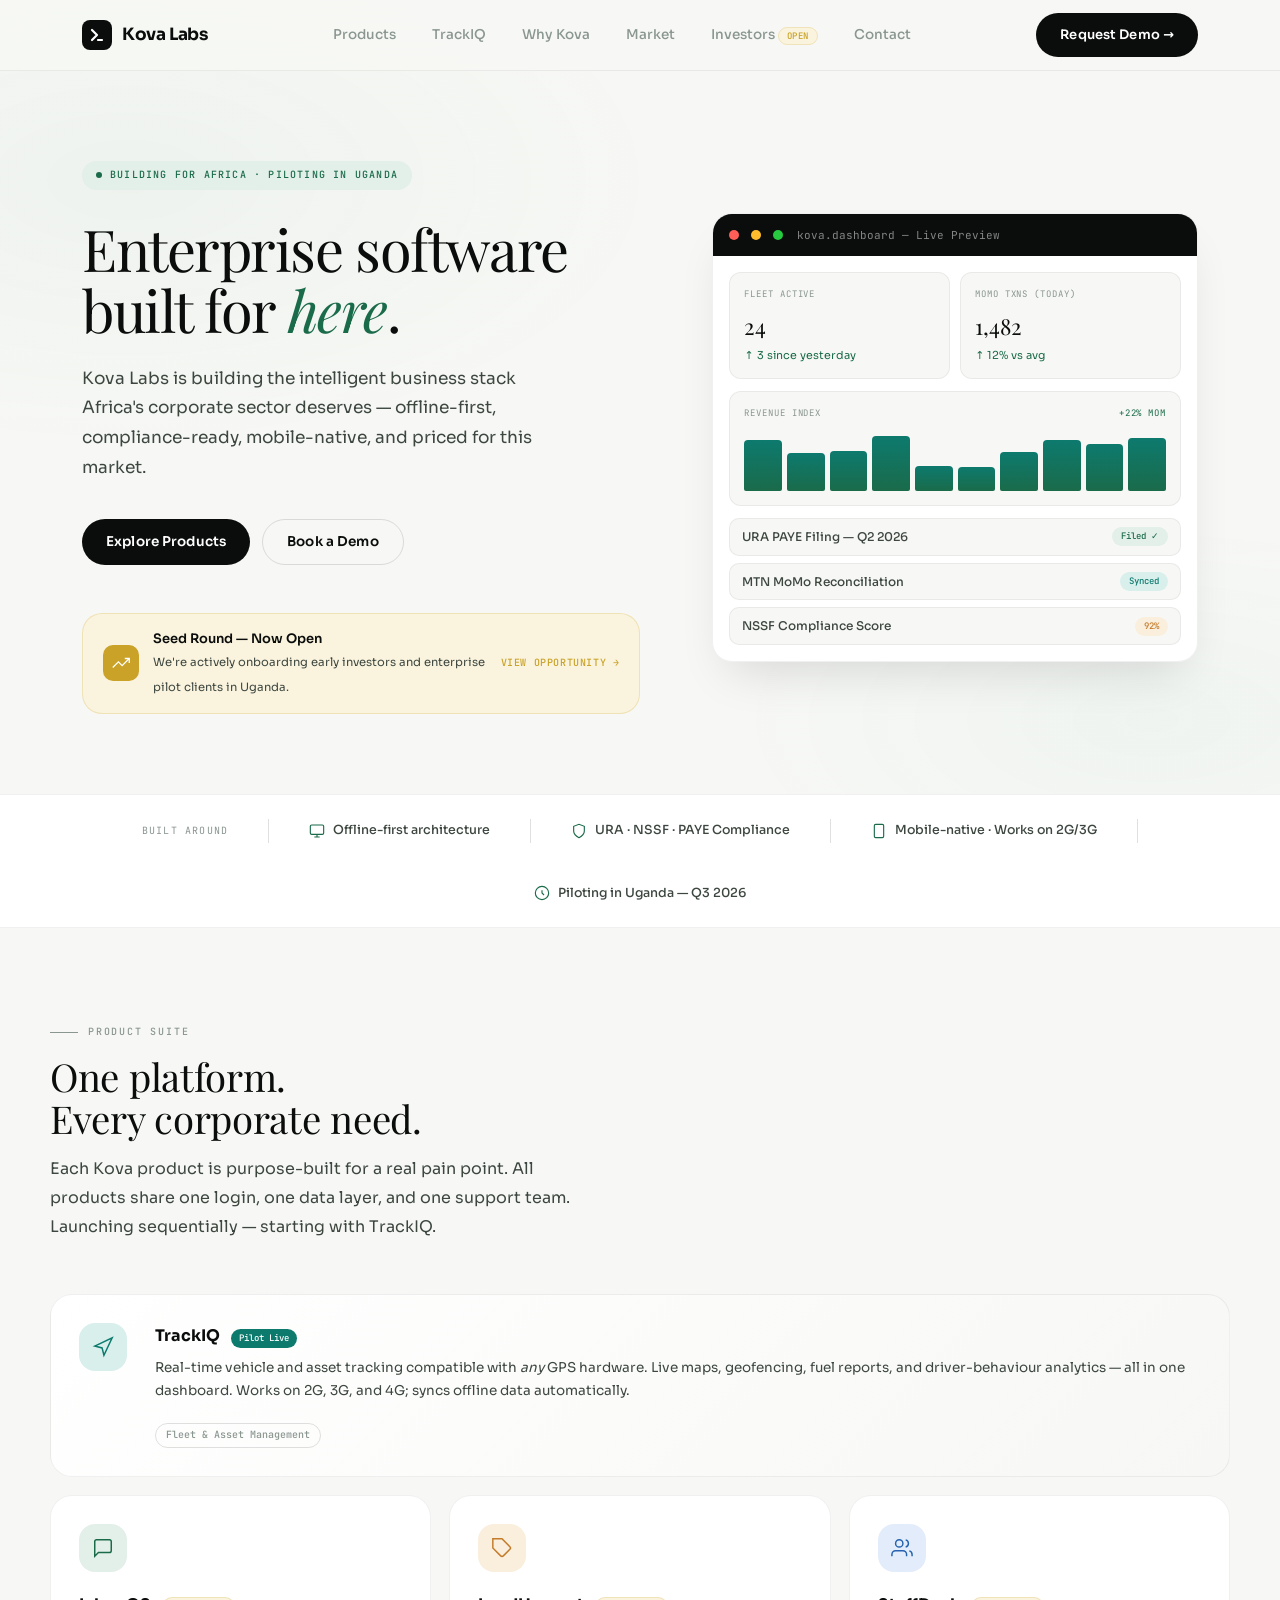
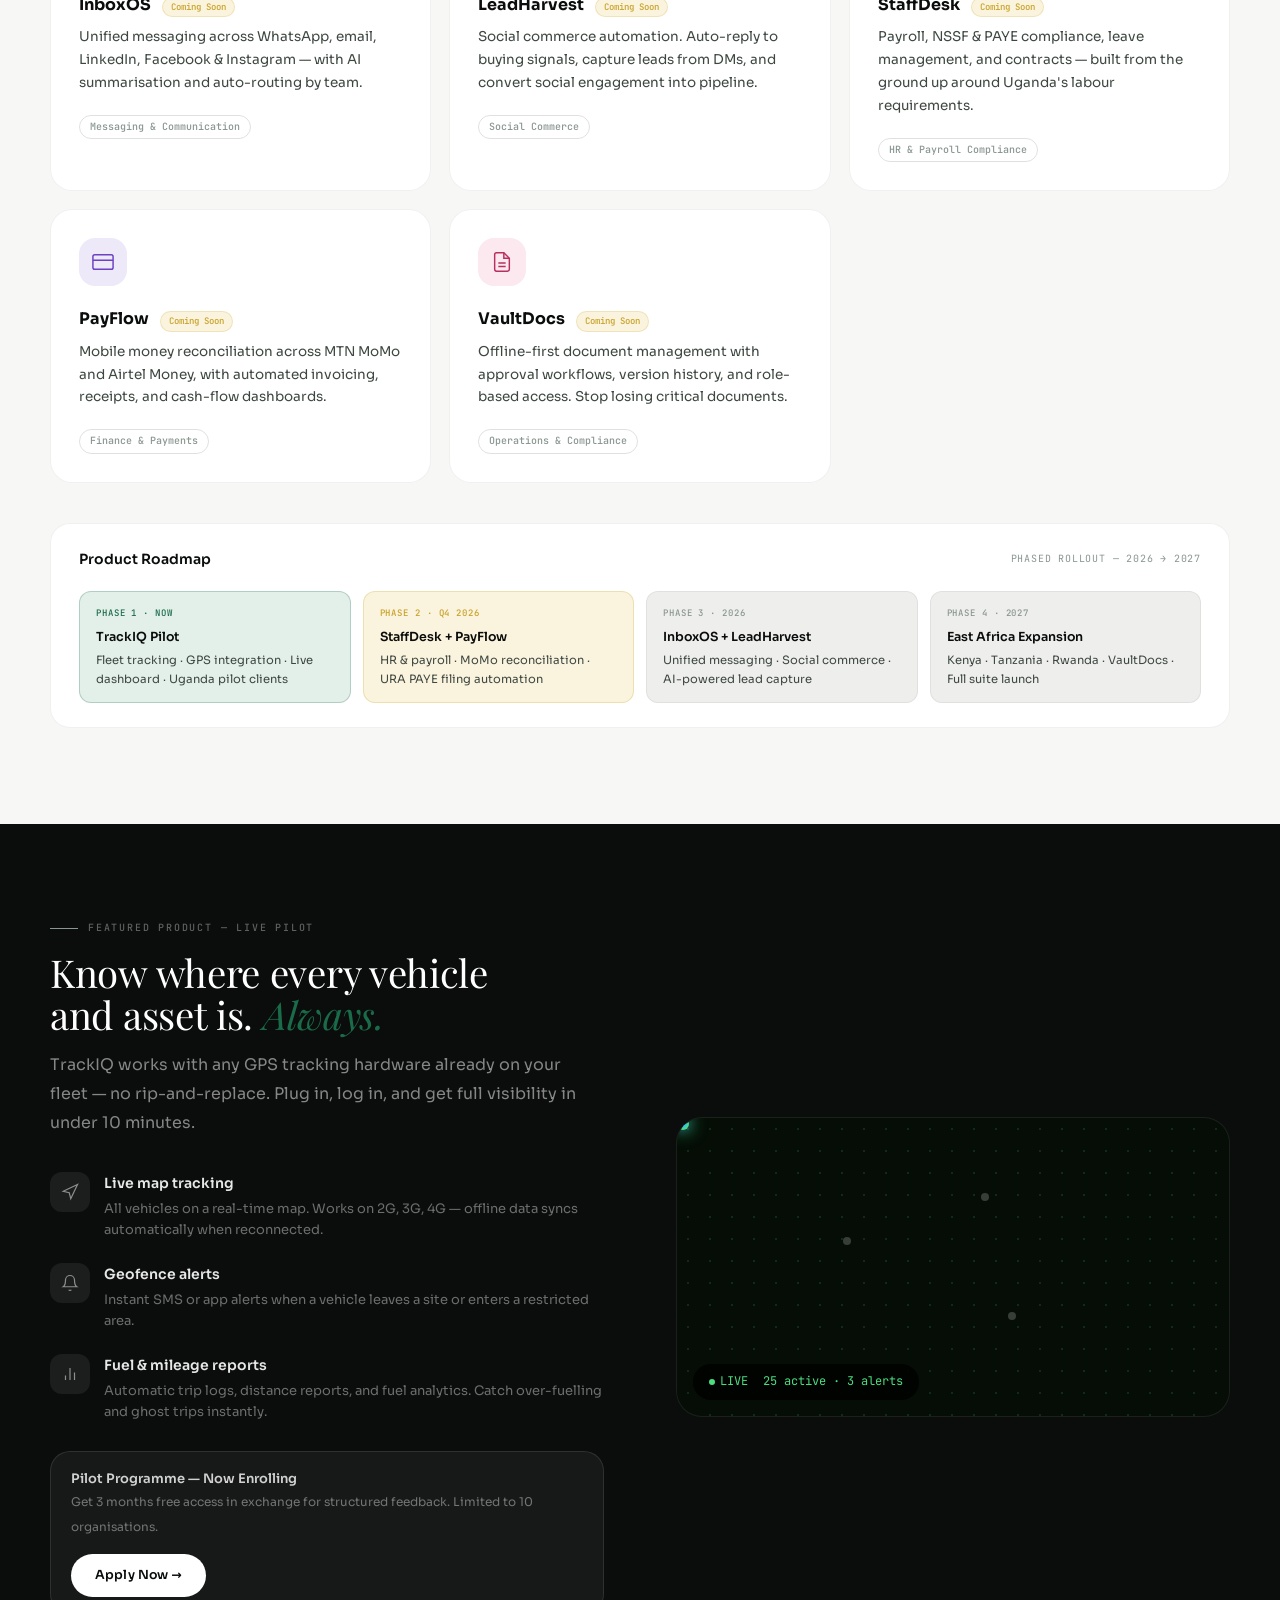
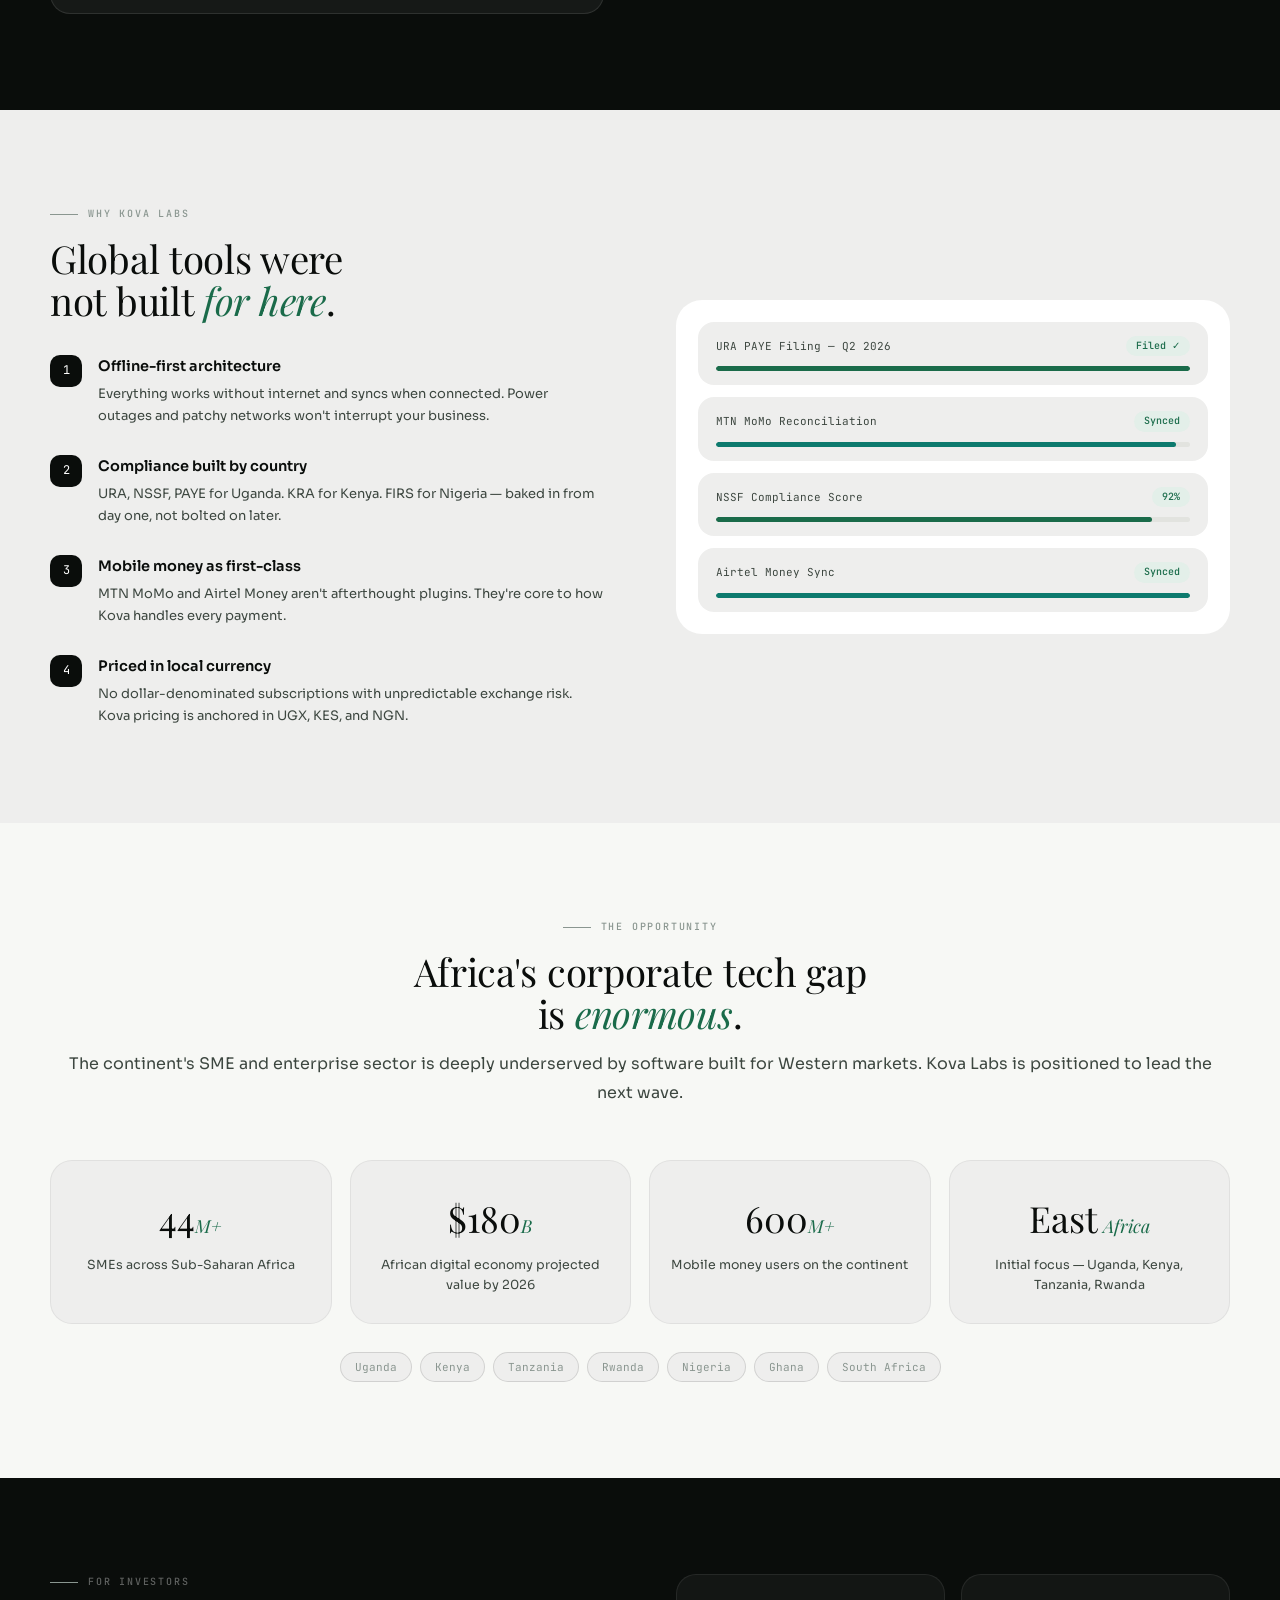
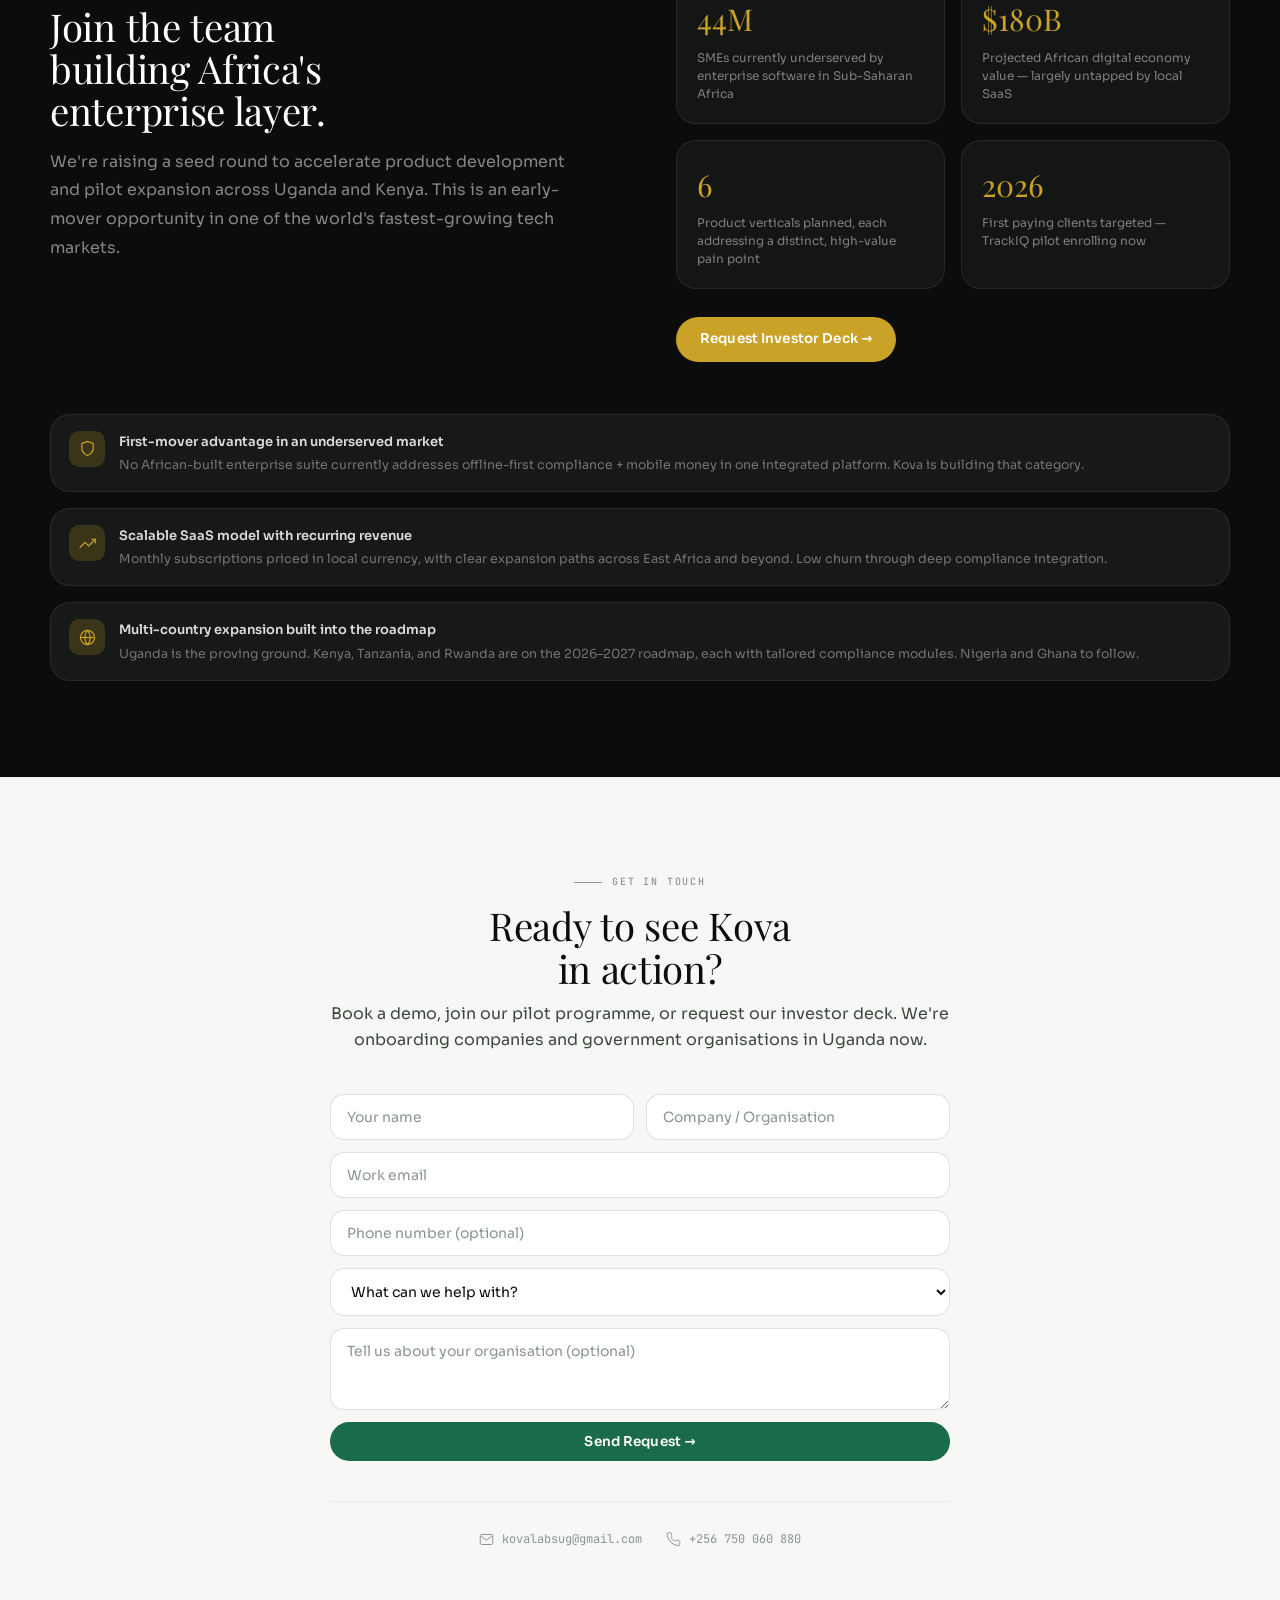
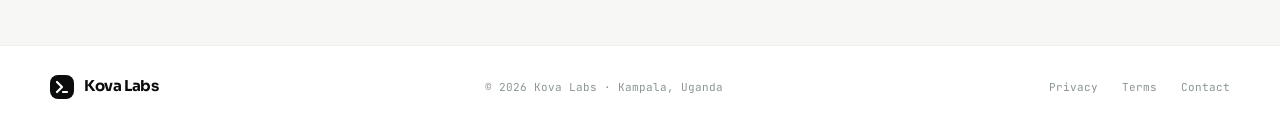
==== commit cc76445a: "import fix" ====
--- a/index.html
+++ b/index.html
@@ -9,7 +9,7 @@
   <link rel="preconnect" href="https://fonts.gstatic.com" crossorigin />
   <link href="https://fonts.googleapis.com/css2?family=Playfair+Display:ital,wght@0,400;0,600;1,400&family=Sora:wght@300;400;500;600;700&family=JetBrains+Mono:wght@400;500&display=swap" rel="stylesheet" />
   <link rel="icon" type="image/svg+xml" href="data:image/svg+xml,%3Csvg xmlns='http://www.w3.org/2000/svg' viewBox='0 0 32 32'%3E%3Crect width='32' height='32' rx='7' fill='%231a6b4a'/%3E%3Cpath d='M7 7L16 16L7 25M18 25H25' stroke='white' stroke-width='3.5' stroke-linecap='round' stroke-linejoin='round'/%3E%3C/svg%3E" />
-  <link rel="stylesheet" href="styles.css" />
+  <link rel="stylesheet" href="style.css" />
 </head>
 <body>
 
--- a/style.css
+++ b/style.css
@@ -0,0 +1,516 @@
+    *, *::before, *::after { box-sizing: border-box; margin: 0; padding: 0; }
+
+    :root {
+      --ink:           #0a0d0b;
+      --ink-2:         #3d4740;
+      --ink-3:         #8a9690;
+      --surface:       #f7f8f5;
+      --surface-2:     #eeeeed;
+      --surface-3:     #e2e3df;
+      --accent:        #1a6b4a;
+      --accent-light:  #e3efe9;
+      --accent-2:      #c47c2b;
+      --accent-teal:   #0d7a6e;
+      --accent-teal-l: #d8efec;
+      --gold:          #c9a227;
+      --gold-light:    #faf3de;
+      --border:        rgba(0,0,0,0.06);
+      --border-2:      rgba(0,0,0,0.12);
+      --radius:        12px;
+      --radius-lg:     20px;
+      --max-w:         1180px;
+      --font-display:  'Playfair Display', Georgia, serif;
+      --font-body:     'Sora', system-ui, sans-serif;
+      --font-mono:     'JetBrains Mono', monospace;
+    }
+
+    html { scroll-behavior: smooth; }
+    body {
+      font-family: var(--font-body);
+      background: var(--surface);
+      color: var(--ink);
+      line-height: 1.65;
+      font-size: 15px;
+      -webkit-font-smoothing: antialiased;
+    }
+
+    h1, h2, h3 { font-family: var(--font-display); font-weight: 400; }
+    h4 { font-family: var(--font-body); font-weight: 600; }
+
+    /* ── Background texture ── */
+    body::before {
+      content: '';
+      position: fixed; inset: 0; z-index: -1;
+      background:
+        radial-gradient(ellipse 70% 50% at 10% 20%, rgba(26,107,74,0.04) 0%, transparent 60%),
+        radial-gradient(ellipse 60% 40% at 90% 80%, rgba(13,122,110,0.03) 0%, transparent 55%);
+    }
+
+    /* ── Utility ── */
+    .section-label {
+      font-family: var(--font-mono); font-size: 10px; font-weight: 500;
+      letter-spacing: 0.18em; text-transform: uppercase;
+      color: var(--ink-3); margin-bottom: 14px;
+      display: flex; align-items: center; gap: 10px;
+    }
+    .section-label::before {
+      content: ''; display: inline-block;
+      width: 28px; height: 1px; background: var(--ink-3);
+    }
+    .section-sub { font-size: 16px; color: var(--ink-2); max-width: 540px; line-height: 1.8; }
+
+    h2 {
+      font-size: clamp(28px, 3vw, 46px);
+      line-height: 1.1; letter-spacing: -0.3px; margin-bottom: 16px;
+    }
+    h2 em { font-style: italic; color: var(--accent); }
+
+    /* ── Buttons ── */
+    .btn {
+      display: inline-flex; align-items: center; gap: 8px;
+      padding: 11px 24px; border-radius: 40px;
+      font-family: var(--font-body); font-size: 13.5px; font-weight: 600;
+      text-decoration: none; cursor: pointer; transition: all 0.28s cubic-bezier(0.22,1,0.36,1);
+      border: none; letter-spacing: 0.01em;
+    }
+    .btn-dark    { background: var(--ink); color: #fff; }
+    .btn-dark:hover    { background: #1d2820; transform: translateY(-2px); box-shadow: 0 14px 22px -10px rgba(0,0,0,0.25); }
+    .btn-outline { background: transparent; color: var(--ink); border: 1.5px solid var(--border-2); }
+    .btn-outline:hover { background: var(--surface-2); transform: translateY(-1px); }
+    .btn-white   { background: #fff; color: var(--ink); }
+    .btn-white:hover   { background: #f0f5f2; transform: translateY(-1px); }
+    .btn-accent  { background: var(--accent); color: #fff; }
+    .btn-accent:hover  { background: #155a3e; transform: translateY(-2px); box-shadow: 0 14px 22px -10px rgba(26,107,74,0.4); }
+    .btn-gold    { background: var(--gold); color: #fff; }
+    .btn-gold:hover    { background: #b08a1a; transform: translateY(-2px); box-shadow: 0 14px 22px -10px rgba(201,162,39,0.4); }
+
+    /* ── Navbar ── */
+    #navbar {
+      position: sticky; top: 0; z-index: 200;
+      background: rgba(247,248,245,0.92);
+      backdrop-filter: blur(20px);
+      border-bottom: 1px solid var(--border);
+      transition: box-shadow 0.3s;
+    }
+    .nav-inner {
+      max-width: var(--max-w); margin: 0 auto;
+      padding: 0 32px; height: 70px;
+      display: flex; align-items: center; justify-content: space-between;
+    }
+    .logo {
+      font-family: var(--font-body); font-size: 17px; font-weight: 700;
+      letter-spacing: -0.4px; display: flex; align-items: center; gap: 10px;
+      text-decoration: none; color: var(--ink);
+    }
+    .logo-mark {
+      width: 30px; height: 30px;
+      background: var(--ink); border-radius: 8px;
+      display: flex; align-items: center; justify-content: center;
+    }
+    .logo-mark svg { width: 16px; height: 16px; }
+    .nav-links { display: flex; gap: 36px; }
+    .nav-links a {
+      font-size: 13.5px; color: var(--ink-3); text-decoration: none;
+      font-weight: 500; transition: color 0.2s;
+    }
+    .nav-links a:hover { color: var(--accent); }
+    .nav-badge {
+      font-family: var(--font-mono); font-size: 9px;
+      background: var(--gold-light); color: var(--gold);
+      border: 1px solid rgba(201,162,39,0.2);
+      padding: 2px 8px; border-radius: 40px;
+      font-weight: 500; letter-spacing: 0.06em;
+    }
+    .hamburger { display: none; flex-direction: column; gap: 5px; background: none; border: none; cursor: pointer; }
+    .hamburger span { width: 22px; height: 2px; background: var(--ink); border-radius: 2px; }
+    .mobile-menu { display: none; flex-direction: column; background: var(--surface); border-top: 1px solid var(--border); padding: 16px 28px 24px; }
+    .mobile-menu a { font-size: 15px; color: var(--ink-2); text-decoration: none; padding: 12px 0; border-bottom: 1px solid var(--border); }
+    .mobile-menu.open { display: flex; }
+
+    /* ── Hero ── */
+    .hero {
+      max-width: var(--max-w); margin: 0 auto;
+      padding: 90px 32px 80px;
+      display: grid; grid-template-columns: 1.15fr 1fr;
+      gap: 72px; align-items: center;
+    }
+    .eyebrow {
+      display: inline-flex; align-items: center; gap: 8px;
+      font-family: var(--font-mono); font-size: 10px; font-weight: 500;
+      letter-spacing: 0.12em; text-transform: uppercase; color: var(--accent);
+      background: var(--accent-light); padding: 6px 14px;
+      border-radius: 100px; margin-bottom: 28px;
+    }
+    .eyebrow-dot { width: 6px; height: 6px; border-radius: 50%; background: var(--accent); animation: pulse 2s infinite; }
+    @keyframes pulse { 0%,100% { opacity:1; transform:scale(1); } 50% { opacity:0.4; transform:scale(1.4); } }
+
+    h1 {
+      font-size: clamp(40px, 4.5vw, 66px);
+      line-height: 1.06; letter-spacing: -0.025em; margin-bottom: 24px;
+    }
+    h1 em { font-style: italic; color: var(--accent); }
+    .hero-sub { font-size: 17px; color: var(--ink-2); line-height: 1.75; margin-bottom: 36px; max-width: 480px; }
+    .hero-actions { display: flex; gap: 12px; flex-wrap: wrap; margin-bottom: 48px; }
+
+    /* Investor bar */
+    .investor-bar {
+      display: flex; align-items: center; gap: 14px;
+      padding: 14px 20px;
+      background: var(--gold-light);
+      border: 1px solid rgba(201,162,39,0.22);
+      border-radius: var(--radius-lg);
+    }
+    .inv-icon {
+      width: 36px; height: 36px; border-radius: 10px;
+      background: var(--gold); display: flex; align-items: center; justify-content: center; flex-shrink: 0;
+    }
+    .inv-icon svg { width: 18px; height: 18px; color: #fff; }
+    .inv-text strong { font-size: 13px; font-weight: 600; color: var(--ink); display: block; }
+    .inv-text span { font-size: 11.5px; color: var(--ink-2); }
+    .inv-link {
+      margin-left: auto; font-family: var(--font-mono); font-size: 10px;
+      font-weight: 500; color: var(--gold); text-decoration: none;
+      white-space: nowrap; letter-spacing: 0.06em;
+    }
+    .inv-link:hover { text-decoration: underline; }
+
+    /* Hero visual */
+    .hero-visual { position: relative; }
+    .dashboard-mock {
+      background: #fff;
+      border-radius: var(--radius-lg);
+      border: 1px solid var(--border);
+      box-shadow: 0 24px 48px -16px rgba(0,0,0,0.13);
+      overflow: hidden;
+      transition: transform 0.3s ease;
+    }
+    .dashboard-mock:hover { transform: translateY(-6px); }
+    .dm-header {
+      padding: 12px 16px; background: var(--ink);
+      display: flex; align-items: center; gap: 8px;
+    }
+    .dm-dot { width: 10px; height: 10px; border-radius: 50%; }
+    .dm-header span { font-family: var(--font-mono); font-size: 11px; color: rgba(255,255,255,0.5); margin-left: 6px; }
+    .dm-body { padding: 16px; display: flex; flex-direction: column; gap: 12px; }
+    .dm-row { display: grid; grid-template-columns: 1fr 1fr; gap: 10px; }
+    .dm-card {
+      background: var(--surface); border-radius: 12px; padding: 14px;
+      border: 1px solid var(--border);
+    }
+    .dm-card-label { font-family: var(--font-mono); font-size: 9px; color: var(--ink-3); text-transform: uppercase; letter-spacing: 0.1em; margin-bottom: 6px; }
+    .dm-card-value { font-family: var(--font-display); font-size: 22px; color: var(--ink); }
+    .dm-card-sub { font-size: 11px; color: var(--accent); margin-top: 2px; }
+    .dm-chart { background: var(--surface); border-radius: 12px; padding: 14px; border: 1px solid var(--border); }
+    .dm-chart-label { font-family: var(--font-mono); font-size: 9px; color: var(--ink-3); text-transform: uppercase; letter-spacing: 0.1em; margin-bottom: 10px; display: flex; justify-content: space-between; }
+    .dm-bars { display: flex; align-items: flex-end; gap: 5px; height: 60px; }
+    .dm-bar {
+      flex: 1; border-radius: 4px 4px 2px 2px;
+      background: linear-gradient(to top, var(--accent), var(--accent-teal));
+      transition: height 0.5s ease;
+    }
+    .dm-status { display: flex; flex-direction: column; gap: 7px; }
+    .dm-status-row {
+      display: flex; align-items: center; justify-content: space-between;
+      padding: 8px 12px; background: var(--surface); border-radius: 10px;
+      border: 1px solid var(--border); font-size: 12px;
+    }
+    .ds-label { font-weight: 500; color: var(--ink-2); }
+    .ds-badge {
+      font-family: var(--font-mono); font-size: 9px; font-weight: 500;
+      padding: 2px 9px; border-radius: 40px;
+    }
+    .ds-green { background: var(--accent-light); color: var(--accent); }
+    .ds-amber { background: #faeedd; color: var(--accent-2); }
+    .ds-teal  { background: var(--accent-teal-l); color: var(--accent-teal); }
+
+    /* ── Trust strip ── */
+    .trust-strip {
+      border-top: 1px solid var(--border); border-bottom: 1px solid var(--border);
+      padding: 24px 32px;
+      background: #fff;
+    }
+    .trust-inner {
+      max-width: var(--max-w); margin: 0 auto;
+      display: flex; align-items: center; gap: 40px; flex-wrap: wrap;
+      justify-content: center;
+    }
+    .trust-label {
+      font-family: var(--font-mono); font-size: 10px; color: var(--ink-3);
+      letter-spacing: 0.12em; text-transform: uppercase; white-space: nowrap;
+    }
+    .trust-divider { width: 1px; height: 24px; background: var(--border-2); }
+    .trust-item {
+      display: flex; align-items: center; gap: 8px;
+      font-size: 12.5px; font-weight: 500; color: var(--ink-2);
+    }
+    .trust-item svg { width: 16px; height: 16px; color: var(--accent); }
+
+    /* ── Products ── */
+    .products { padding: 96px 32px; }
+    .section-header { max-width: var(--max-w); margin: 0 auto 52px; }
+    .products-grid { max-width: var(--max-w); margin: 0 auto; display: grid; grid-template-columns: repeat(3,1fr); gap: 18px; }
+
+    .product-card {
+      background: #fff; border-radius: 22px; border: 1px solid var(--border);
+      padding: 28px; cursor: pointer;
+      transition: all 0.32s cubic-bezier(0.22,1,0.36,1);
+      position: relative; overflow: hidden;
+    }
+    .product-card::before {
+      content: ''; position: absolute; top: 0; left: 0; right: 0; height: 2px;
+      background: linear-gradient(90deg, var(--accent), var(--accent-teal));
+      transform: scaleX(0); transform-origin: left;
+      transition: transform 0.3s ease;
+    }
+    .product-card:hover::before { transform: scaleX(1); }
+    .product-card:hover { transform: translateY(-8px); box-shadow: 0 32px 48px -20px rgba(0,0,0,0.14); border-color: rgba(26,107,74,0.2); }
+
+    .product-card--featured {
+      grid-column: 1 / -1;
+      display: flex; align-items: flex-start; gap: 28px;
+      background: linear-gradient(135deg, #fff 0%, var(--surface) 100%);
+    }
+    .product-card--featured::before {
+      background: linear-gradient(90deg, var(--accent), var(--gold));
+    }
+    .product-card--featured .product-body { flex: 1; }
+
+    .product-icon {
+      width: 48px; height: 48px; border-radius: 16px;
+      display: flex; align-items: center; justify-content: center;
+      margin-bottom: 20px; flex-shrink: 0;
+    }
+    .product-icon svg { width: 22px; height: 22px; }
+
+    .p-teal   { background: var(--accent-teal-l); color: var(--accent-teal); }
+    .p-green  { background: var(--accent-light);  color: var(--accent); }
+    .p-amber  { background: #faeedd;              color: var(--accent-2); }
+    .p-blue   { background: #e3ecfb;              color: #2563b0; }
+    .p-purple { background: #ede9f8;              color: #6d40c4; }
+    .p-rose   { background: #fce8ef;              color: #b83060; }
+
+    .product-card h3 { font-family: var(--font-body); font-size: 16px; font-weight: 700; margin-bottom: 8px; }
+    .product-card p  { font-size: 13.5px; color: var(--ink-2); line-height: 1.7; margin-bottom: 18px; }
+
+    .product-tag {
+      font-family: var(--font-mono); font-size: 10px; font-weight: 500;
+      padding: 3px 10px; border-radius: 40px;
+      border: 1px solid var(--border-2); color: var(--ink-3); display: inline-block;
+    }
+    .product-new {
+      display: inline-flex; font-family: var(--font-mono); font-size: 9px; font-weight: 500;
+      padding: 2px 8px; border-radius: 40px;
+      background: var(--accent-teal); color: #fff; margin-left: 8px;
+    }
+    .product-soon {
+      display: inline-flex; font-family: var(--font-mono); font-size: 9px; font-weight: 500;
+      padding: 2px 8px; border-radius: 40px;
+      background: var(--gold-light); color: var(--gold);
+      border: 1px solid rgba(201,162,39,0.2); margin-left: 8px;
+    }
+
+    /* ── Roadmap bar ── */
+    .roadmap-bar {
+      max-width: var(--max-w); margin: 40px auto 0;
+      background: #fff; border: 1px solid var(--border);
+      border-radius: var(--radius-lg); padding: 24px 28px;
+    }
+    .rb-top { display: flex; align-items: center; justify-content: space-between; margin-bottom: 20px; }
+    .rb-title { font-family: var(--font-body); font-size: 14px; font-weight: 600; }
+    .rb-sub { font-family: var(--font-mono); font-size: 10px; color: var(--ink-3); letter-spacing: 0.08em; }
+    .rb-phases { display: grid; grid-template-columns: repeat(4, 1fr); gap: 12px; }
+    .rb-phase {
+      padding: 14px 16px; border-radius: var(--radius);
+      border: 1px solid var(--border); position: relative;
+    }
+    .rb-phase.active  { background: var(--accent-light); border-color: rgba(26,107,74,0.25); }
+    .rb-phase.next    { background: var(--gold-light); border-color: rgba(201,162,39,0.25); }
+    .rb-phase.future  { background: var(--surface-2); }
+    .rb-phase-tag {
+      font-family: var(--font-mono); font-size: 9px; font-weight: 500;
+      text-transform: uppercase; letter-spacing: 0.1em;
+      margin-bottom: 6px;
+    }
+    .rb-phase.active .rb-phase-tag  { color: var(--accent); }
+    .rb-phase.next .rb-phase-tag    { color: var(--gold); }
+    .rb-phase.future .rb-phase-tag  { color: var(--ink-3); }
+    .rb-phase-title { font-size: 12.5px; font-weight: 600; color: var(--ink); margin-bottom: 4px; }
+    .rb-phase-items { font-size: 11.5px; color: var(--ink-2); line-height: 1.6; }
+
+    /* ── TrackIQ Spotlight ── */
+    .trackiq { background: var(--ink); padding: 96px 32px; }
+    .trackiq-inner { max-width: var(--max-w); margin: 0 auto; display: grid; grid-template-columns: 1fr 1fr; gap: 72px; align-items: center; }
+    .trackiq .section-label { color: rgba(255,255,255,0.35); }
+    .trackiq h2 { color: #fff; }
+    .trackiq .section-sub { color: rgba(255,255,255,0.5); }
+
+    .trackiq-features { display: flex; flex-direction: column; gap: 22px; margin-top: 34px; }
+    .tq-feat { display: flex; gap: 14px; align-items: flex-start; }
+    .tq-feat-icon { width: 40px; height: 40px; background: rgba(255,255,255,0.07); border-radius: 12px; display: flex; align-items: center; justify-content: center; flex-shrink: 0; }
+    .tq-feat-icon svg { width: 18px; height: 18px; color: rgba(255,255,255,0.5); }
+    .tq-feat strong { font-size: 14px; font-weight: 600; color: rgba(255,255,255,0.9); display: block; margin-bottom: 3px; }
+    .tq-feat p { font-size: 13px; color: rgba(255,255,255,0.4); line-height: 1.65; }
+
+    .early-access-box {
+      margin-top: 28px; padding: 16px 20px;
+      background: rgba(255,255,255,0.05); border: 1px solid rgba(255,255,255,0.1);
+      border-radius: var(--radius-lg);
+      display: flex; align-items: center; justify-content: space-between; gap: 16px;
+      flex-wrap: wrap;
+    }
+    .ea-text strong { font-size: 13px; font-weight: 600; color: rgba(255,255,255,0.8); display: block; }
+    .ea-text span   { font-size: 12px; color: rgba(255,255,255,0.4); }
+
+    .animated-map {
+      background: #060d06; border-radius: 26px; height: 300px;
+      position: relative; overflow: hidden; border: 1px solid rgba(255,255,255,0.08);
+    }
+    .map-grid {
+      position: absolute; inset: 0;
+      background-image: radial-gradient(rgba(74,222,128,0.15) 1px, transparent 1px);
+      background-size: 22px 22px;
+    }
+    .moving-dot {
+      position: absolute; width: 12px; height: 12px;
+      background: #4ade80; border-radius: 50%;
+      box-shadow: 0 0 18px #4ade80, 0 0 40px rgba(74,222,128,0.3);
+      animation: drive 10s infinite ease-in-out;
+    }
+    .moving-dot-2 {
+      position: absolute; width: 10px; height: 10px;
+      background: #38bdf8; border-radius: 50%;
+      box-shadow: 0 0 14px #38bdf8;
+      animation: drive2 14s infinite ease-in-out;
+    }
+    @keyframes drive  { 0%{top:20%;left:10%} 25%{top:55%;left:40%} 50%{top:28%;left:75%} 75%{top:68%;left:58%} 100%{top:20%;left:10%} }
+    @keyframes drive2 { 0%{top:60%;left:70%} 33%{top:30%;left:20%} 66%{top:70%;left:50%} 100%{top:60%;left:70%} }
+
+    .map-pin { position: absolute; width: 8px; height: 8px; border-radius: 50%; background: rgba(255,255,255,0.2); }
+    .map-stats {
+      position: absolute; bottom: 16px; left: 16px;
+      background: rgba(0,0,0,0.75); backdrop-filter: blur(10px);
+      padding: 8px 16px; border-radius: 40px;
+      font-size: 12px; font-family: var(--font-mono); color: #4ade80;
+    }
+    .live-badge { display: inline-flex; align-items: center; gap: 5px; margin-right: 8px; }
+    .live-badge::before { content:''; width:6px; height:6px; background:#4ade80; border-radius:50%; animation: pulse 1.5s infinite; }
+
+    /* ── Why Section ── */
+    .why { padding: 96px 32px; background: var(--surface-2); }
+    .why-grid { max-width: var(--max-w); margin: 0 auto; display: grid; grid-template-columns: 1fr 1fr; gap: 72px; align-items: center; }
+    .why-points { display: flex; flex-direction: column; gap: 28px; margin-top: 34px; }
+    .why-point { display: flex; gap: 16px; }
+    .why-num { width: 32px; height: 32px; border-radius: 10px; background: var(--ink); color: #fff; font-family: var(--font-mono); font-size: 12px; display: flex; align-items: center; justify-content: center; flex-shrink: 0; }
+    .why-point h4 { font-size: 14.5px; font-weight: 600; margin-bottom: 4px; }
+    .why-point p  { font-size: 13px; color: var(--ink-2); line-height: 1.7; }
+
+    .why-visual { background: #fff; border-radius: 26px; padding: 22px; display: flex; flex-direction: column; gap: 12px; }
+    .why-card { background: var(--surface-2); border-radius: 16px; padding: 14px 18px; }
+    .wc-top { display: flex; justify-content: space-between; align-items: center; margin-bottom: 10px; }
+    .wc-label { font-family: var(--font-mono); font-size: 11px; color: var(--ink-2); }
+    .wc-badge { font-family: var(--font-mono); font-size: 10px; font-weight: 500; padding: 2px 10px; border-radius: 40px; }
+    .wc-badge.ok { background: var(--accent-light); color: var(--accent); }
+    .why-progress { height: 5px; background: var(--surface-3); border-radius: 10px; overflow: hidden; }
+    .why-progress-fill { height: 100%; border-radius: 10px; }
+    .fill-green { background: var(--accent); }
+    .fill-teal  { background: var(--accent-teal); }
+
+    /* ── Market ── */
+    .market { padding: 96px 32px; text-align: center; }
+    .market > .section-label, .market > h2, .market > .section-sub { max-width: var(--max-w); margin-left: auto; margin-right: auto; }
+    .market > .section-label { justify-content: center; }
+    .market-stats { max-width: var(--max-w); margin: 52px auto 28px; display: grid; grid-template-columns: repeat(4,1fr); gap: 18px; }
+    .market-stat { background: var(--surface-2); border-radius: 22px; padding: 28px 20px; transition: all 0.25s; border: 1px solid var(--border); }
+    .market-stat:hover { transform: translateY(-5px); box-shadow: 0 20px 30px -14px rgba(0,0,0,0.1); }
+    .ms-val { font-family: var(--font-display); font-size: 36px; color: var(--ink); margin-bottom: 8px; }
+    .ms-val span { font-size: 18px; color: var(--accent); font-style: italic; }
+    .ms-lbl { font-size: 12.5px; color: var(--ink-2); line-height: 1.55; }
+    .tag-row { max-width: var(--max-w); margin: 24px auto 0; display: flex; flex-wrap: wrap; gap: 8px; justify-content: center; }
+    .tag { font-family: var(--font-mono); font-size: 11px; color: var(--ink-3); background: var(--surface-2); border: 1px solid var(--border-2); padding: 5px 14px; border-radius: 40px; }
+
+    /* ── Investor Section ── */
+    .investor { background: var(--ink); padding: 96px 32px; }
+    .investor-inner { max-width: var(--max-w); margin: 0 auto; }
+    .investor .section-label { color: rgba(255,255,255,0.35); }
+    .investor-top { display: grid; grid-template-columns: 1fr 1fr; gap: 72px; align-items: start; margin-bottom: 52px; }
+    .investor h2 { color: #fff; }
+    .investor .section-sub { color: rgba(255,255,255,0.5); margin-top: 12px; }
+
+    .inv-highlights { display: flex; flex-direction: column; gap: 16px; margin-top: 36px; }
+    .inv-hl {
+      display: flex; align-items: flex-start; gap: 14px;
+      padding: 16px 18px; border-radius: var(--radius-lg);
+      background: rgba(255,255,255,0.05); border: 1px solid rgba(255,255,255,0.08);
+    }
+    .inv-hl-icon { width: 36px; height: 36px; border-radius: 10px; background: rgba(201,162,39,0.2); display: flex; align-items: center; justify-content: center; flex-shrink: 0; }
+    .inv-hl-icon svg { width: 17px; height: 17px; color: var(--gold); }
+    .inv-hl strong { font-size: 13px; font-weight: 600; color: rgba(255,255,255,0.85); display: block; margin-bottom: 3px; }
+    .inv-hl p { font-size: 12.5px; color: rgba(255,255,255,0.4); line-height: 1.6; }
+
+    .inv-metrics { display: grid; grid-template-columns: repeat(2,1fr); gap: 16px; }
+    .inv-metric { background: rgba(255,255,255,0.04); border: 1px solid rgba(255,255,255,0.08); border-radius: var(--radius-lg); padding: 20px; }
+    .inv-metric-val { font-family: var(--font-display); font-size: 30px; color: var(--gold); margin-bottom: 4px; }
+    .inv-metric-lbl { font-size: 12px; color: rgba(255,255,255,0.45); line-height: 1.5; }
+    .inv-cta { margin-top: 28px; }
+
+    /* ── Contact ── */
+    .contact-section { background: var(--surface); padding: 96px 32px; border-top: 1px solid var(--border); }
+    .contact-inner { max-width: 620px; margin: 0 auto; text-align: center; }
+    .contact-inner h2 { color: var(--ink); margin-bottom: 12px; }
+    .contact-inner > p { color: var(--ink-2); font-size: 16px; margin-bottom: 40px; }
+
+    .contact-form { display: flex; flex-direction: column; gap: 12px; text-align: left; }
+    .form-row { display: grid; grid-template-columns: 1fr 1fr; gap: 12px; }
+    .contact-form input, .contact-form select, .contact-form textarea {
+      width: 100%; padding: 13px 16px;
+      background: #fff; border: 1.5px solid var(--border-2);
+      border-radius: 14px; color: var(--ink);
+      font-family: var(--font-body); font-size: 14px; transition: all 0.2s;
+    }
+    .contact-form input:focus, .contact-form select:focus, .contact-form textarea:focus { border-color: var(--accent); outline: none; box-shadow: 0 0 0 3px rgba(26,107,74,0.1); }
+    .contact-form input::placeholder, .contact-form textarea::placeholder { color: var(--ink-3); }
+
+    .form-note { margin-top: 12px; font-size: 12.5px; color: var(--ink-3); }
+    .form-note.success { color: var(--accent); }
+
+    .contact-details { display: flex; flex-wrap: wrap; justify-content: center; gap: 24px; margin-top: 32px; padding-top: 28px; border-top: 1px solid var(--border); }
+    .contact-detail-item { display: flex; align-items: center; gap: 8px; font-family: var(--font-mono); font-size: 12px; color: var(--ink-3); text-decoration: none; transition: color 0.2s; }
+    .contact-detail-item:hover { color: var(--accent); }
+    .contact-detail-item svg { width: 15px; height: 15px; }
+
+    /* ── Footer ── */
+    footer { border-top: 1px solid var(--border); padding: 28px 32px; background: #fff; }
+    .footer-inner { max-width: var(--max-w); margin: 0 auto; display: flex; align-items: center; justify-content: space-between; flex-wrap: wrap; gap: 16px; }
+    .f-copy { font-family: var(--font-mono); font-size: 11px; color: var(--ink-3); }
+    .f-links { display: flex; gap: 24px; }
+    .f-links a { font-family: var(--font-mono); font-size: 11px; color: var(--ink-3); text-decoration: none; }
+    .f-links a:hover { color: var(--accent); }
+
+    /* ── Scroll animations ── */
+    .fade-in-up { opacity: 0; transform: translateY(28px); transition: opacity 0.65s ease, transform 0.65s ease; }
+    .fade-in-up.visible { opacity: 1; transform: translateY(0); }
+
+    /* ── Responsive ── */
+    @media (max-width: 960px) {
+      .hero { grid-template-columns: 1fr; gap: 52px; padding: 60px 20px; }
+      .hero-visual { order: -1; }
+      .products-grid { grid-template-columns: repeat(2,1fr); }
+      .trackiq-inner { grid-template-columns: 1fr; gap: 52px; }
+      .trackiq-visual { order: -1; }
+      .why-grid { grid-template-columns: 1fr; gap: 52px; }
+      .market-stats { grid-template-columns: repeat(2,1fr); }
+      .investor-top { grid-template-columns: 1fr; gap: 40px; }
+      .nav-links, #navbar .btn-dark { display: none; }
+      .hamburger { display: flex; }
+      .rb-phases { grid-template-columns: repeat(2,1fr); }
+    }
+    @media (max-width: 580px) {
+      .products-grid { grid-template-columns: 1fr; }
+      .product-card--featured { flex-direction: column; }
+      .market-stats { grid-template-columns: 1fr; }
+      .form-row { grid-template-columns: 1fr; }
+      .footer-inner { flex-direction: column; text-align: center; }
+      .contact-details { flex-direction: column; align-items: center; }
+      .rb-phases { grid-template-columns: 1fr; }
+      .inv-metrics { grid-template-columns: 1fr; }
+    }
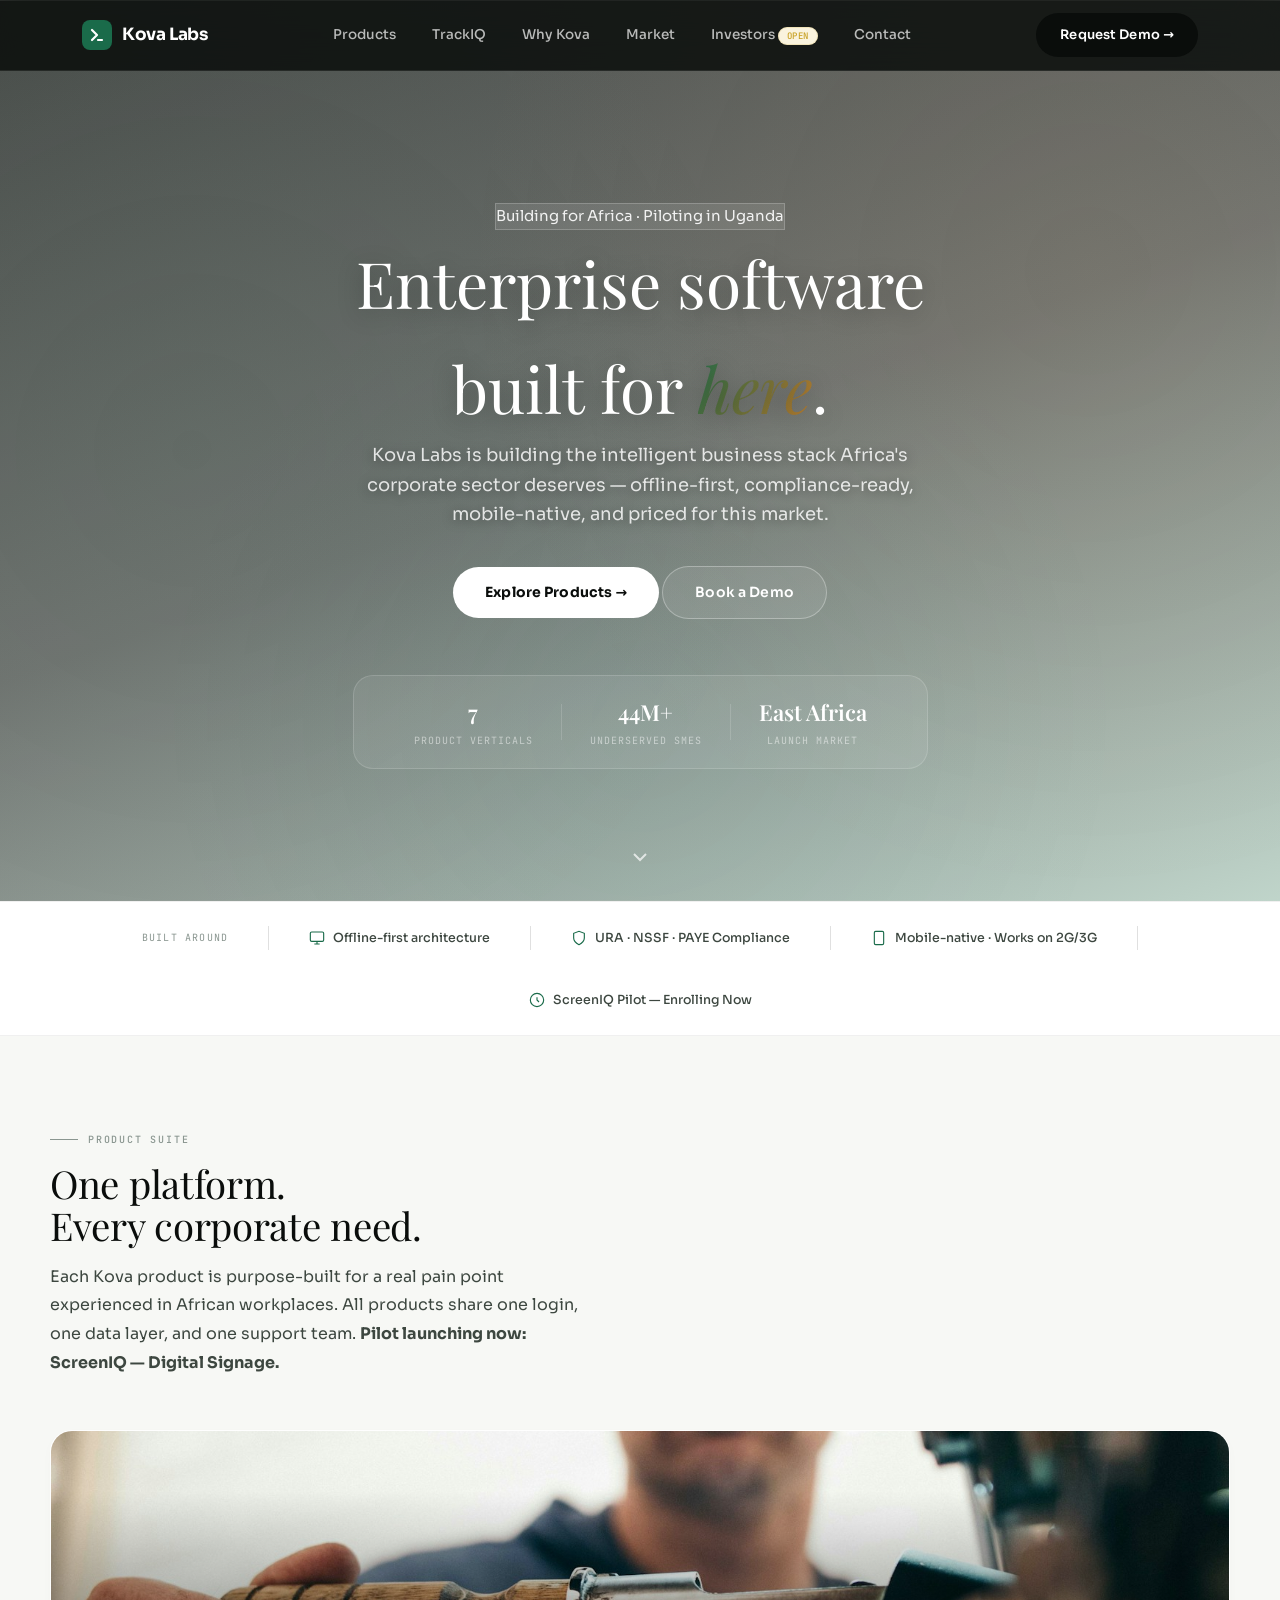
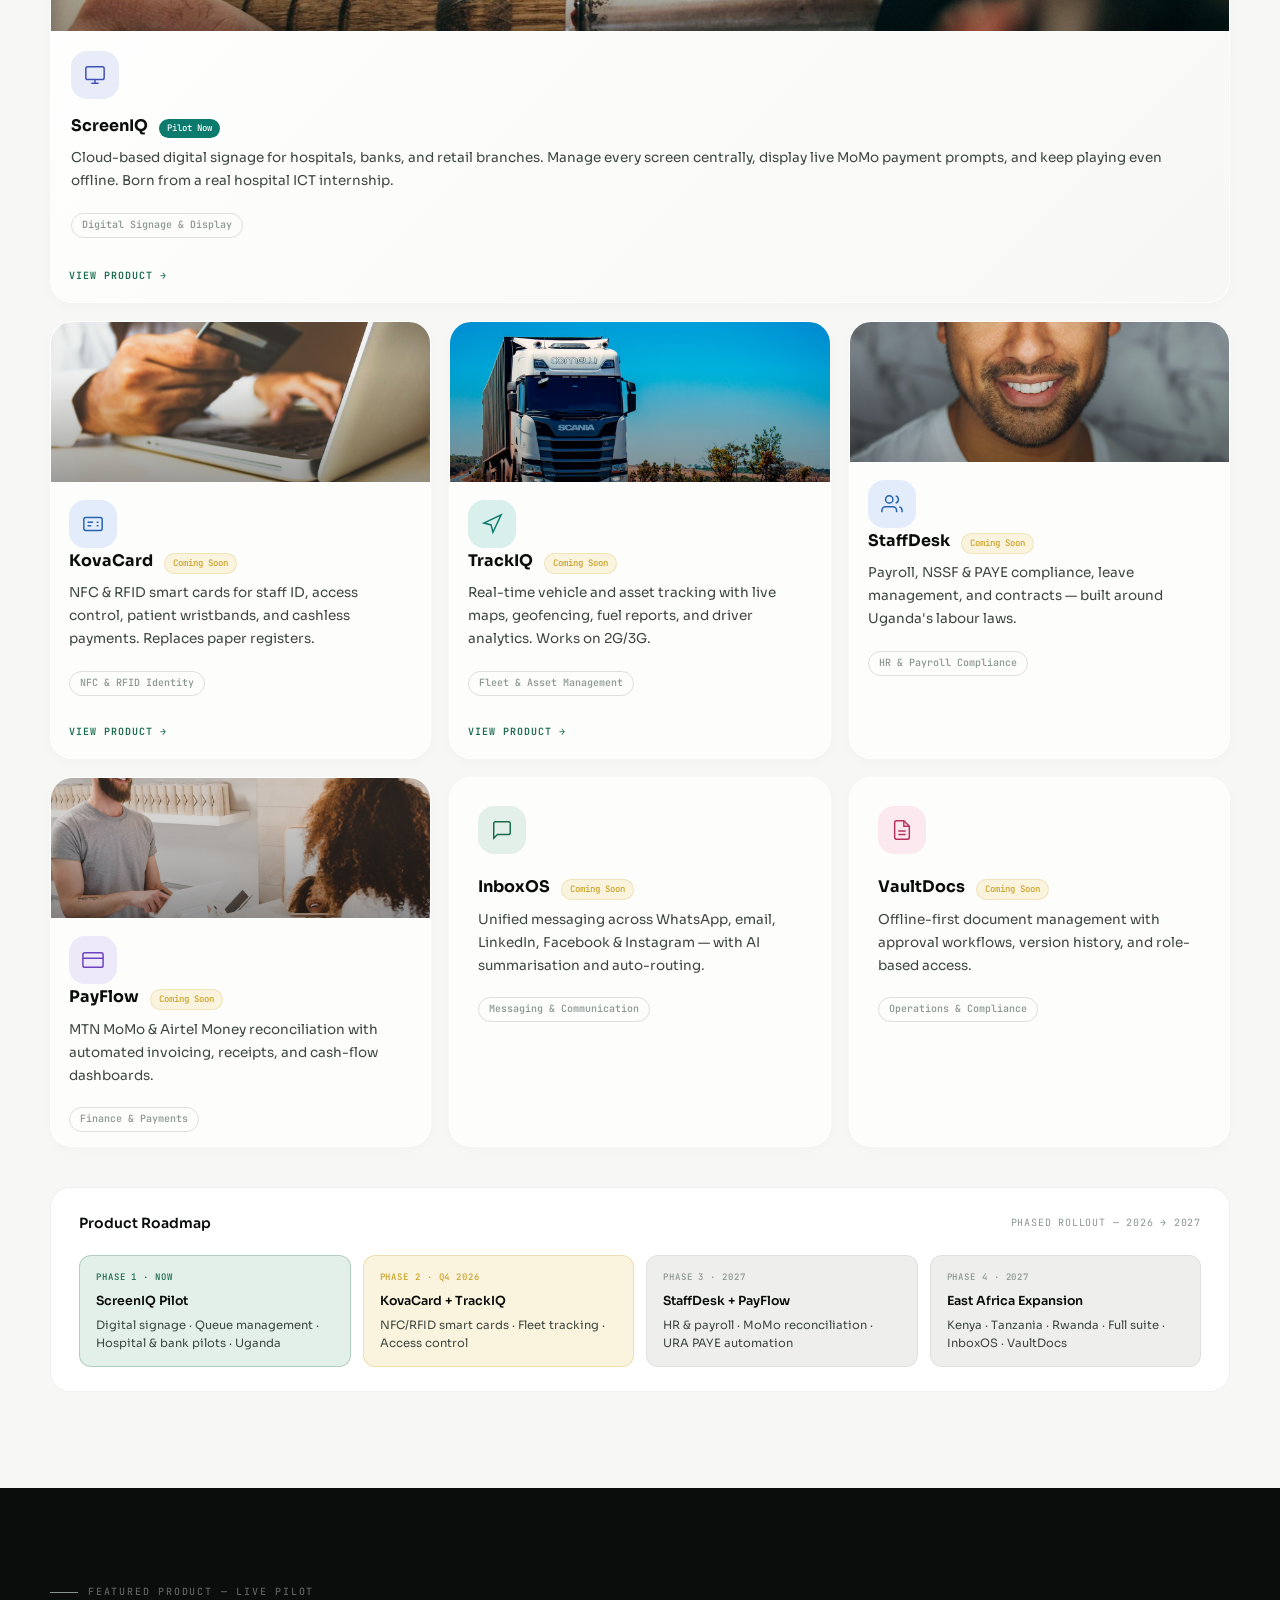
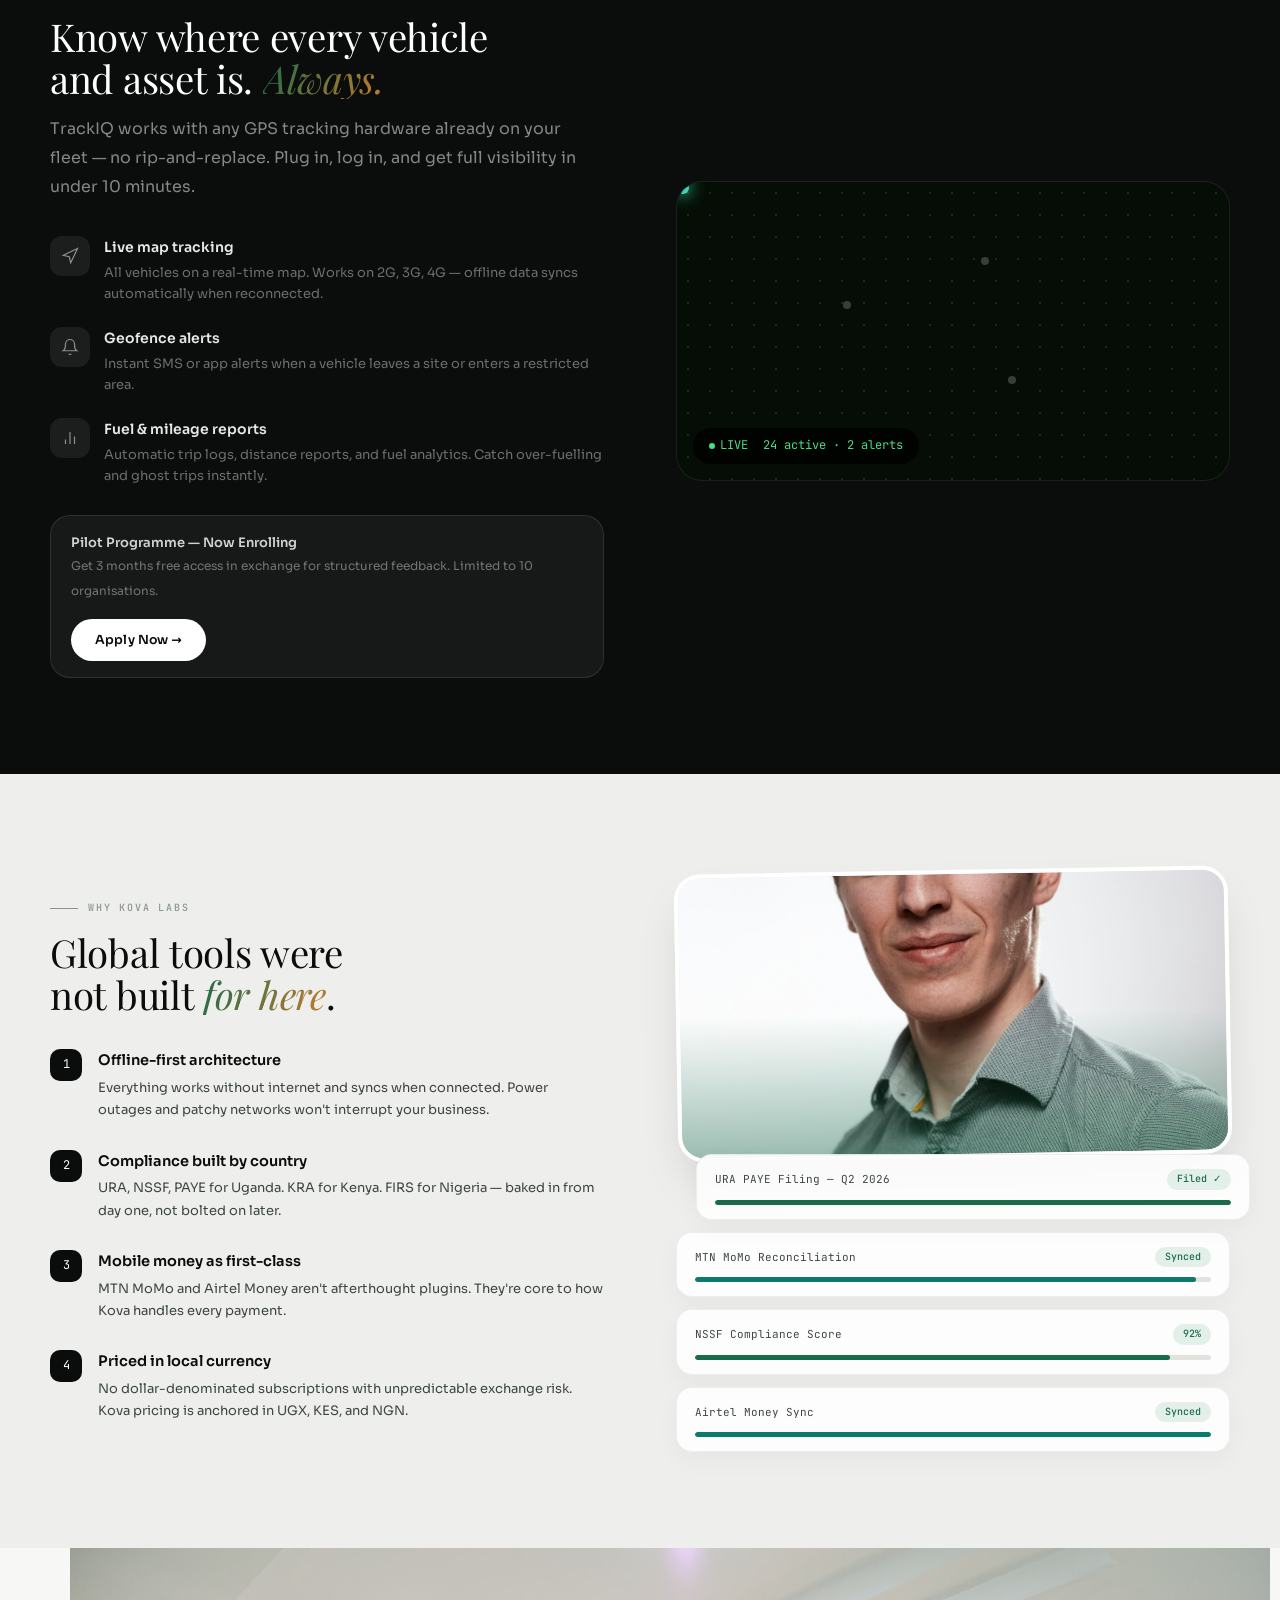
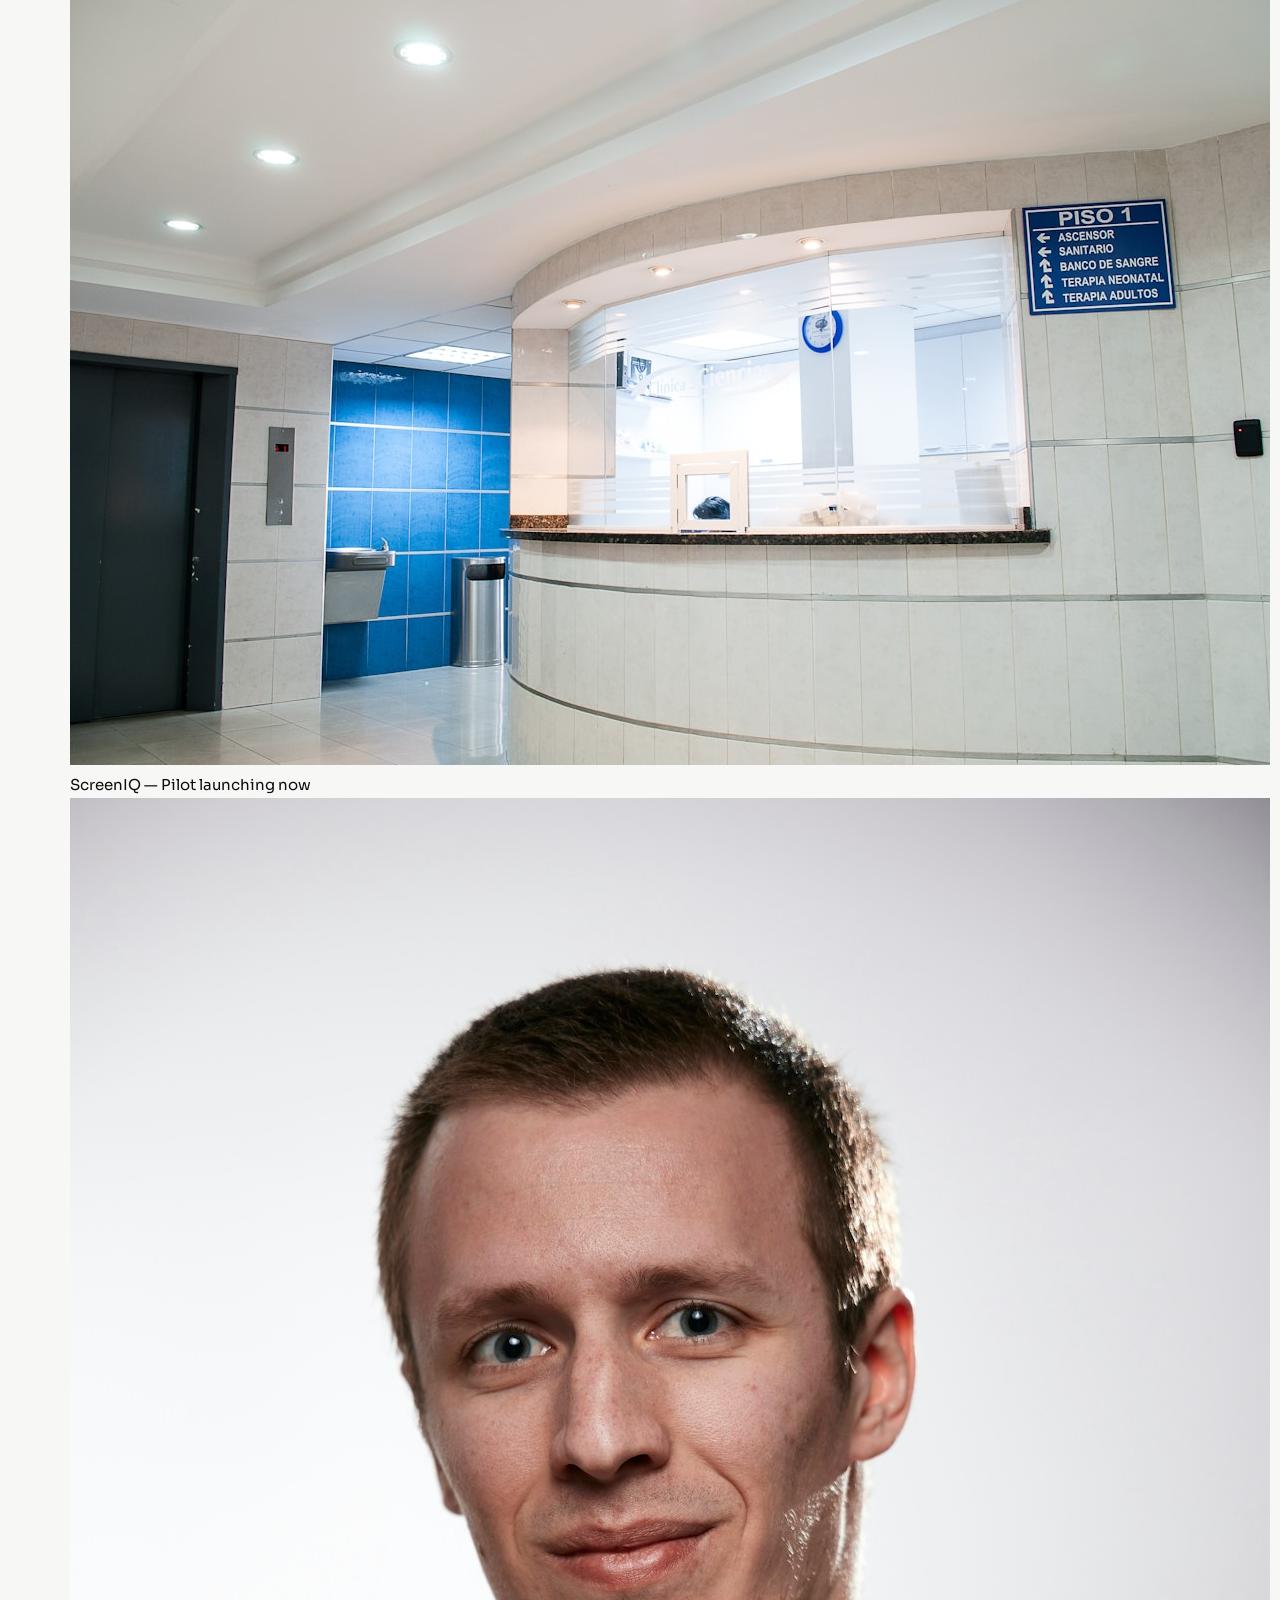
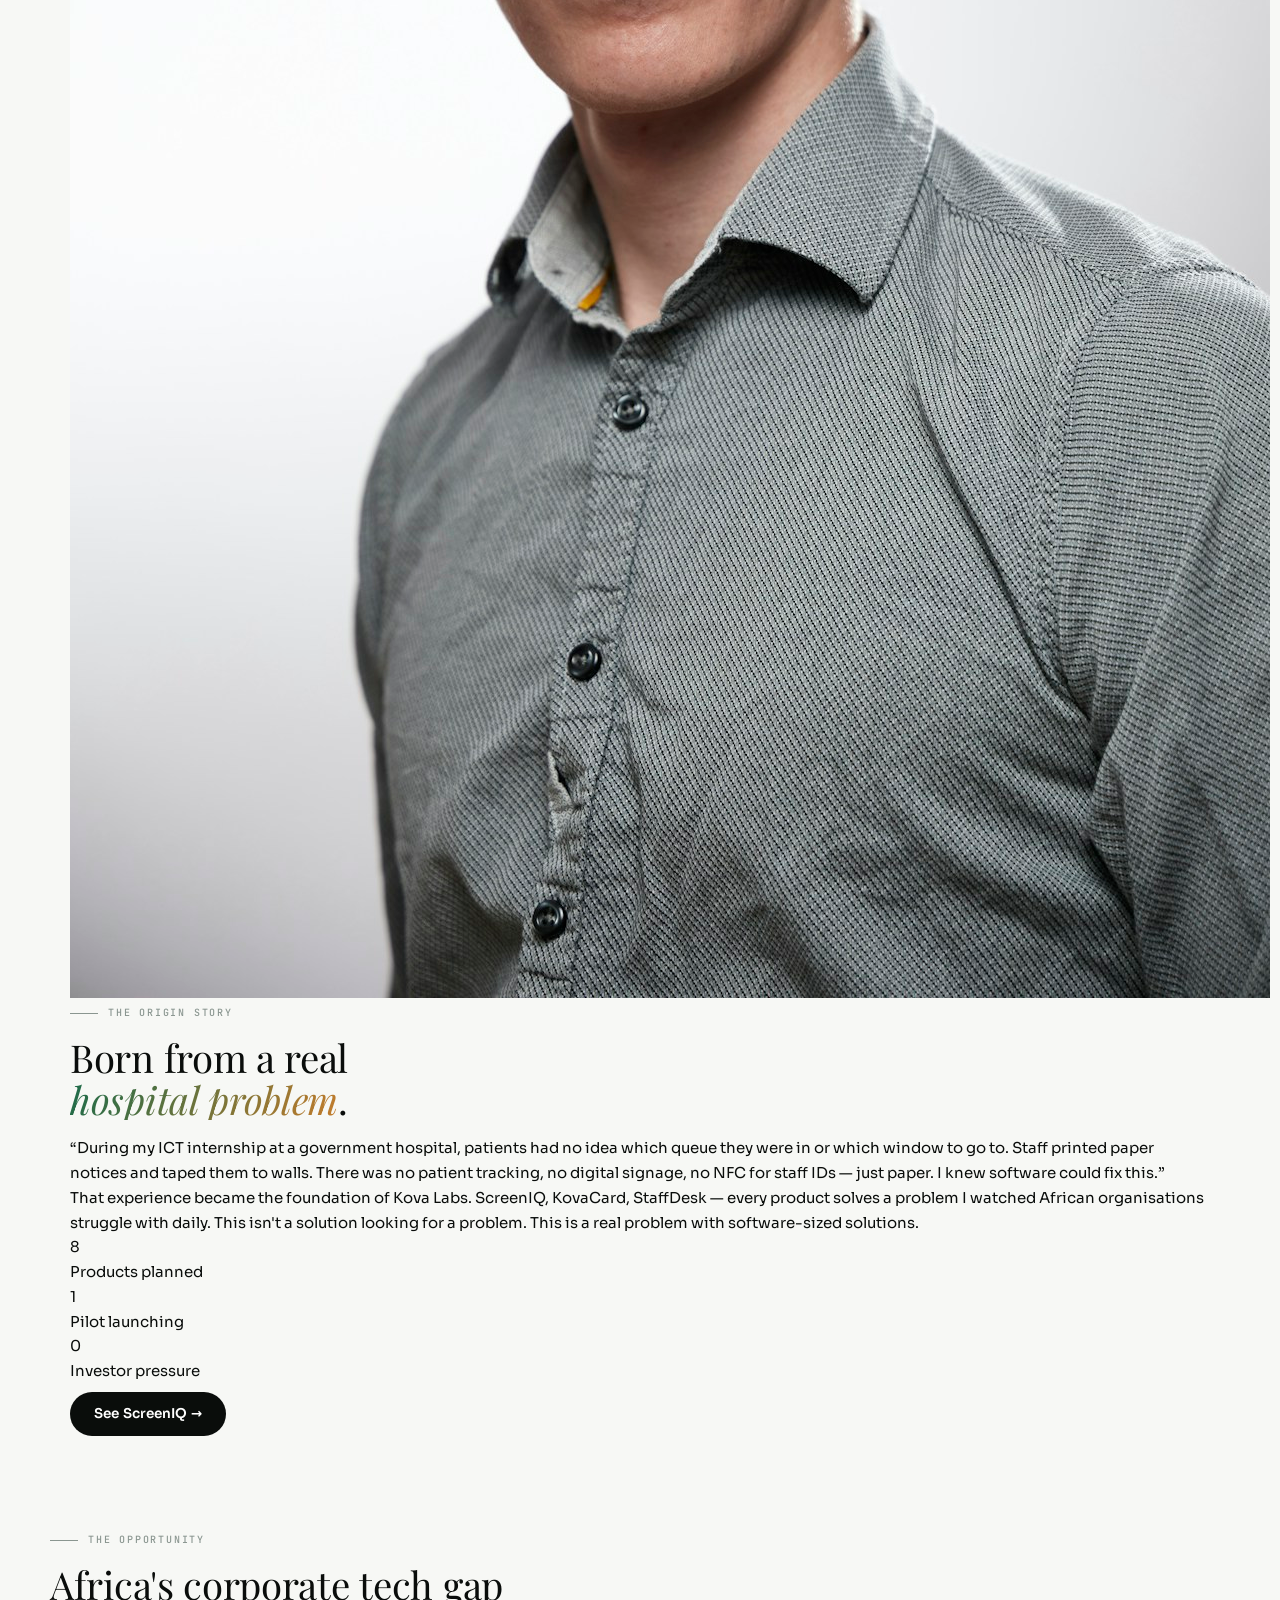
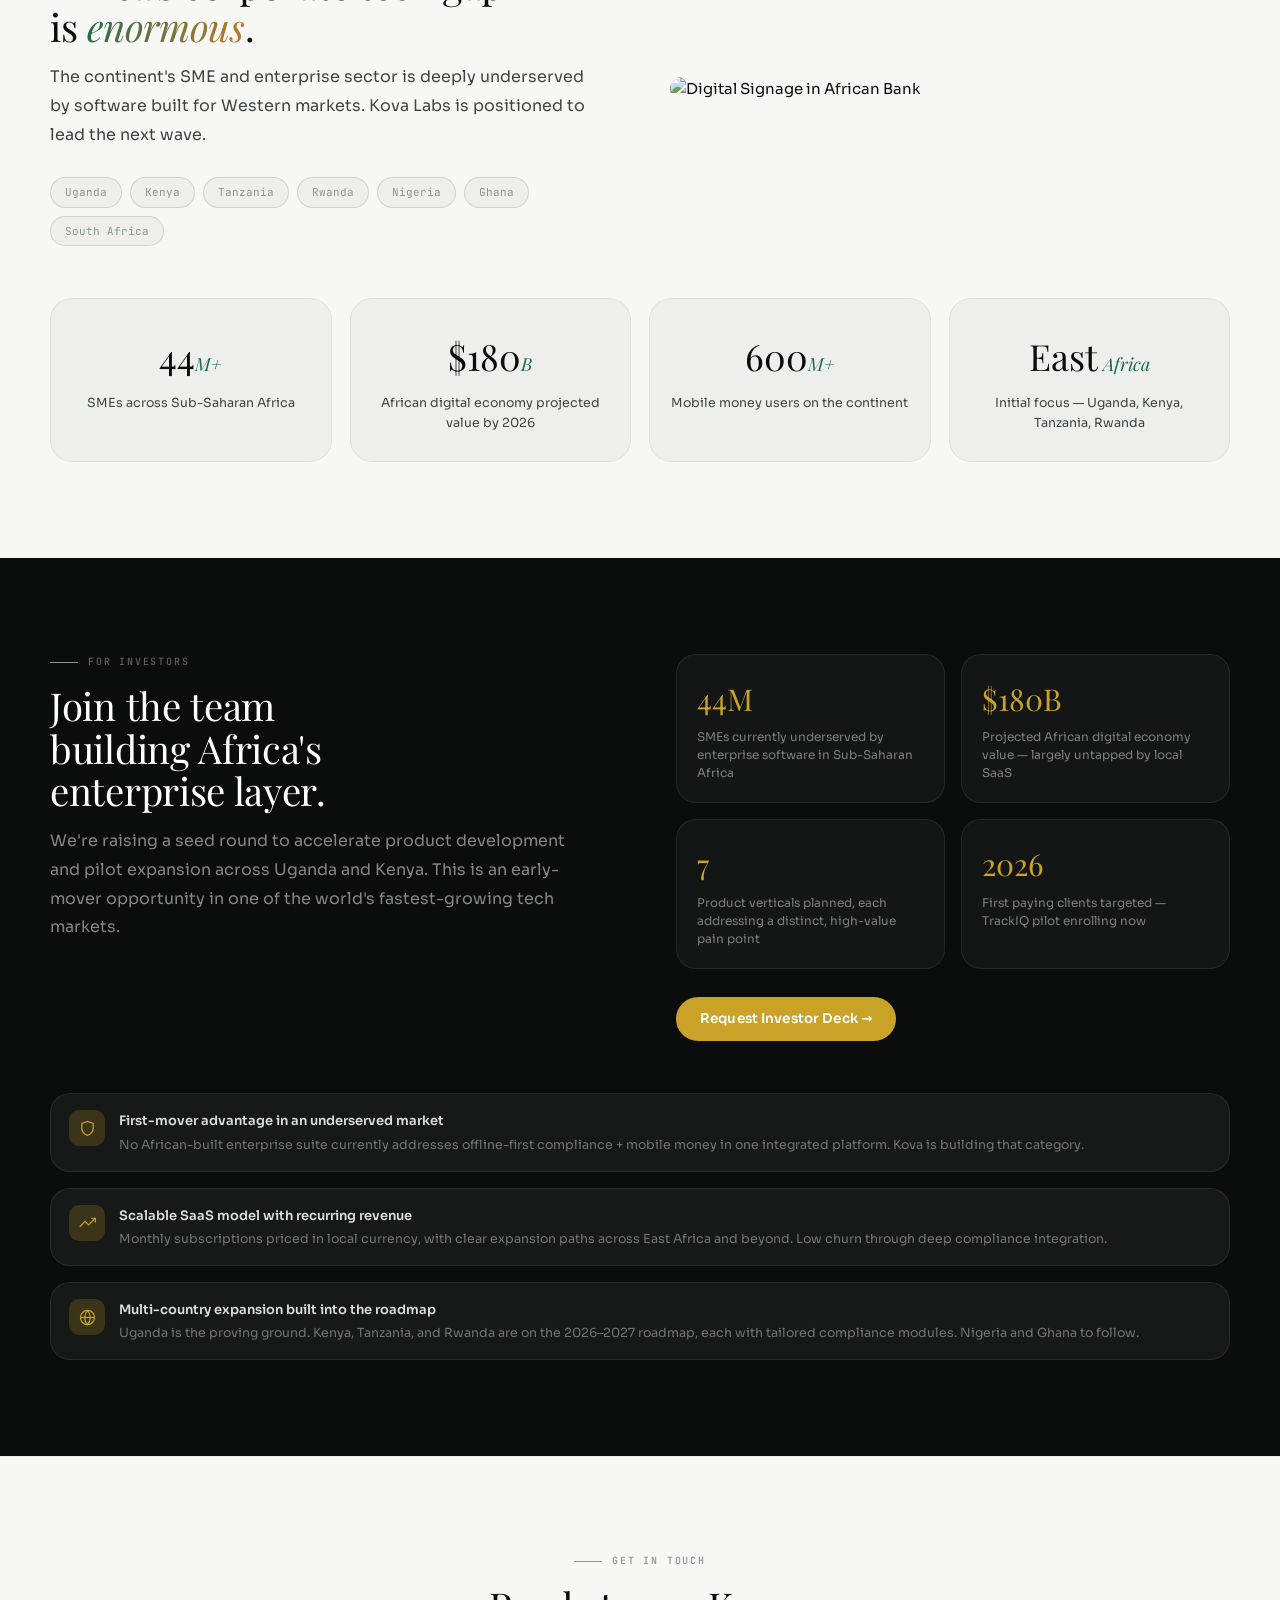
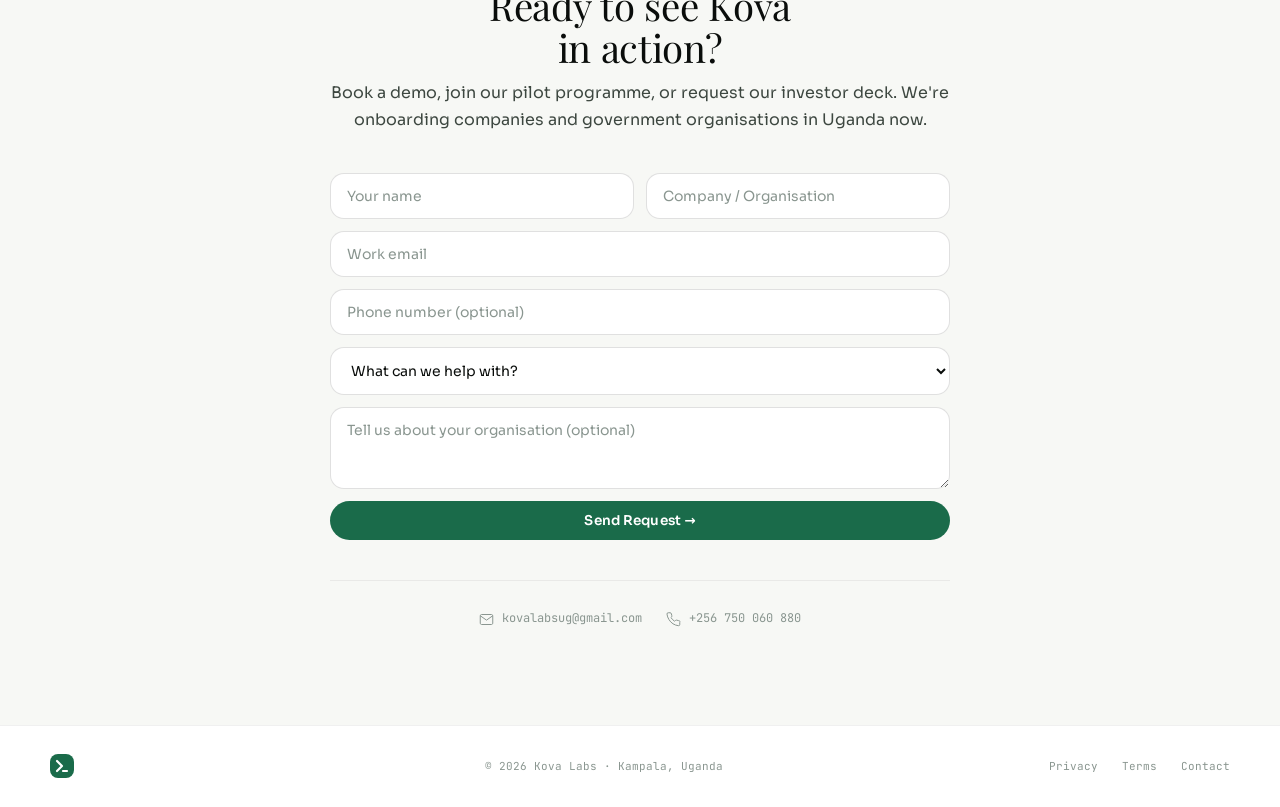
==== commit 98a6cc9a: "feat: redesign hero section with video background and update product suite with new landing pages an" ====
--- a/index.html
+++ b/index.html
@@ -49,76 +49,47 @@
 
   <!-- ── Hero ── -->
   <section class="hero">
-    <div class="hero-content">
+    <div class="video-background">
+      <video autoplay loop muted playsinline class="hero-video" poster="" id="heroVideo">
+        <source src="videos/hero-network-globe.mp4" type="video/mp4">
+        <source src="videos/hero-globe-connections.mp4" type="video/mp4">
+        <source src="videos/hero-data-streams.mp4" type="video/mp4">
+      </video>
+      <div class="hero-video-overlay"></div>
+    </div>
+    <div class="hero-content fade-in-up">
       <div class="eyebrow">
         <span class="eyebrow-dot"></span>
-        Building for Africa · Piloting in Uganda
+        Building for Africa &middot; Piloting in Uganda
       </div>
       <h1>Enterprise software<br>built for <em>here</em>.</h1>
-      <p class="hero-sub">Kova Labs is building the intelligent business stack Africa's corporate sector deserves — offline-first, compliance-ready, mobile-native, and priced for this market.</p>
+      <p class="hero-sub">Kova Labs is building the intelligent business stack Africa's corporate sector deserves &mdash; offline-first, compliance-ready, mobile-native, and priced for this market.</p>
       <div class="hero-actions">
-        <a href="#products" class="btn btn-dark">Explore Products</a>
-        <a href="#contact" class="btn btn-outline">Book a Demo</a>
-      </div>
-      <div class="investor-bar">
-        <div class="inv-icon">
-          <svg viewBox="0 0 24 24" fill="none" stroke="currentColor" stroke-width="1.7">
-            <polyline points="23 6 13.5 15.5 8.5 10.5 1 18"/>
-            <polyline points="17 6 23 6 23 12"/>
-          </svg>
-        </div>
-        <div class="inv-text">
-          <strong>Seed Round — Now Open</strong>
-          <span>We're actively onboarding early investors and enterprise pilot clients in Uganda.</span>
-        </div>
-        <a href="#investor" class="inv-link">VIEW OPPORTUNITY →</a>
-      </div>
-    </div>
-    <div class="hero-visual">
-      <div class="dashboard-mock">
-        <div class="dm-header">
-          <div class="dm-dot" style="background:#ff5f56"></div>
-          <div class="dm-dot" style="background:#ffbd2e;margin-left:4px"></div>
-          <div class="dm-dot" style="background:#27c93f;margin-left:4px"></div>
-          <span>kova.dashboard — Live Preview</span>
-        </div>
-        <div class="dm-body">
-          <div class="dm-row">
-            <div class="dm-card">
-              <div class="dm-card-label">Fleet Active</div>
-              <div class="dm-card-value" id="fleetCount">24</div>
-              <div class="dm-card-sub">↑ 3 since yesterday</div>
-            </div>
-            <div class="dm-card">
-              <div class="dm-card-label">MoMo Txns (Today)</div>
-              <div class="dm-card-value" id="txnCount">1,482</div>
-              <div class="dm-card-sub">↑ 12% vs avg</div>
-            </div>
-          </div>
-          <div class="dm-chart">
-            <div class="dm-chart-label">
-              <span>Revenue Index</span>
-              <span style="color:var(--accent)">+22% MoM</span>
-            </div>
-            <div class="dm-bars" id="dashBars"></div>
-          </div>
-          <div class="dm-status">
-            <div class="dm-status-row">
-              <span class="ds-label">URA PAYE Filing — Q2 2026</span>
-              <span class="ds-badge ds-green">Filed ✓</span>
-            </div>
-            <div class="dm-status-row">
-              <span class="ds-label">MTN MoMo Reconciliation</span>
-              <span class="ds-badge ds-teal">Synced</span>
-            </div>
-            <div class="dm-status-row">
-              <span class="ds-label">NSSF Compliance Score</span>
-              <span class="ds-badge ds-amber" id="nssf">92%</span>
-            </div>
-          </div>
-        </div>
-      </div>
-    </div>
+        <a href="#products" class="btn btn-hero-primary">Explore Products &rarr;</a>
+        <a href="#contact" class="btn btn-hero-ghost">Book a Demo</a>
+      </div>
+      <div class="hero-metrics">
+        <div class="hm-item">
+          <div class="hm-val">7</div>
+          <div class="hm-lbl">Product Verticals</div>
+        </div>
+        <div class="hm-divider"></div>
+        <div class="hm-item">
+          <div class="hm-val">44M+</div>
+          <div class="hm-lbl">Underserved SMEs</div>
+        </div>
+        <div class="hm-divider"></div>
+        <div class="hm-item">
+          <div class="hm-val">East Africa</div>
+          <div class="hm-lbl">Launch Market</div>
+        </div>
+      </div>
+    </div>
+    <a href="#products" class="scroll-indicator" aria-label="Scroll down">
+      <svg viewBox="0 0 24 24" fill="none" stroke="white" stroke-width="2">
+        <polyline points="6 9 12 15 18 9"/>
+      </svg>
+    </a>
   </section>
 
   <!-- ── Trust Strip ── -->
@@ -143,7 +114,7 @@
       <div class="trust-divider"></div>
       <div class="trust-item">
         <svg viewBox="0 0 24 24" fill="none" stroke="currentColor" stroke-width="1.7"><circle cx="12" cy="12" r="10"/><path d="M12 8v4l3 3"/></svg>
-        Piloting in Uganda — Q3 2026
+        ScreenIQ Pilot &mdash; Enrolling Now
       </div>
     </div>
   </div>
@@ -153,85 +124,103 @@
     <div class="section-header">
       <div class="section-label">Product Suite</div>
       <h2>One platform.<br>Every corporate need.</h2>
-      <p class="section-sub">Each Kova product is purpose-built for a real pain point. All products share one login, one data layer, and one support team. Launching sequentially — starting with TrackIQ.</p>
+      <p class="section-sub">Each Kova product is purpose-built for a real pain point experienced in African workplaces. All products share one login, one data layer, and one support team. <strong>Pilot launching now: ScreenIQ &mdash; Digital Signage.</strong></p>
     </div>
 
     <div class="products-grid">
-
-      <!-- Featured -->
-      <div class="product-card product-card--featured fade-in-up">
-        <div class="product-icon p-teal">
-          <svg viewBox="0 0 24 24" fill="none" stroke="currentColor" stroke-width="1.6">
-            <polygon points="3 11 22 2 13 21 11 13 3 11"/>
-          </svg>
+  
+      <!-- PILOT: ScreenIQ -->
+      <a href="products/screeniq.html" class="product-card product-card--featured product-card--image fade-in-up" style="text-decoration:none;color:inherit;">
+        <div class="pc-image-wrap">
+          <img src="images/screeniq-hero.jpg" alt="ScreenIQ Digital Signage" class="pc-img"/>
+          <div class="pc-img-overlay"></div>
         </div>
         <div class="product-body">
-          <h3>TrackIQ <span class="product-new">Pilot Live</span></h3>
-          <p>Real-time vehicle and asset tracking compatible with <em>any</em> GPS hardware. Live maps, geofencing, fuel reports, and driver-behaviour analytics — all in one dashboard. Works on 2G, 3G, and 4G; syncs offline data automatically.</p>
-          <span class="product-tag">Fleet & Asset Management</span>
-        </div>
-      </div>
-
+          <div class="product-icon p-indigo" style="margin-bottom:14px;">
+            <svg viewBox="0 0 24 24" fill="none" stroke="currentColor" stroke-width="1.6"><rect x="2" y="3" width="20" height="14" rx="2" ry="2"/><line x1="8" y1="21" x2="16" y2="21"/><line x1="12" y1="17" x2="12" y2="21"/></svg>
+          </div>
+          <h3>ScreenIQ <span class="product-new">Pilot Now</span></h3>
+          <p>Cloud-based digital signage for hospitals, banks, and retail branches. Manage every screen centrally, display live MoMo payment prompts, and keep playing even offline. Born from a real hospital ICT internship.</p>
+          <span class="product-tag">Digital Signage &amp; Display</span>
+          <div class="pc-link">View Product &rarr;</div>
+        </div>
+      </a>
+
+      <!-- KovaCard -->
+      <a href="products/kovacard.html" class="product-card product-card--image fade-in-up" style="text-decoration:none;color:inherit;">
+        <div class="pc-image-wrap" style="height:160px;">
+          <img src="images/kovacard-nfc.jpg" alt="KovaCard NFC" class="pc-img"/>
+          <div class="pc-img-overlay"></div>
+        </div>
+        <div class="product-icon p-blue" style="margin-top:18px;">
+          <svg viewBox="0 0 24 24" fill="none" stroke="currentColor" stroke-width="1.6"><rect x="2" y="5" width="20" height="14" rx="2"/><path d="M16 10h2M16 14h2M6 10h6M6 14h4"/></svg>
+        </div>
+        <h3>KovaCard <span class="product-soon">Coming Soon</span></h3>
+        <p>NFC &amp; RFID smart cards for staff ID, access control, patient wristbands, and cashless payments. Replaces paper registers.</p>
+        <span class="product-tag">NFC &amp; RFID Identity</span>
+        <div class="pc-link">View Product &rarr;</div>
+      </a>
+
+      <!-- TrackIQ -->
+      <a href="products/trackiq.html" class="product-card product-card--image fade-in-up" style="text-decoration:none;color:inherit;">
+        <div class="pc-image-wrap" style="height:160px;">
+          <img src="images/trackiq-fleet.jpg" alt="TrackIQ Fleet" class="pc-img"/>
+          <div class="pc-img-overlay"></div>
+        </div>
+        <div class="product-icon p-teal" style="margin-top:18px;">
+          <svg viewBox="0 0 24 24" fill="none" stroke="currentColor" stroke-width="1.6"><polygon points="3 11 22 2 13 21 11 13 3 11"/></svg>
+        </div>
+        <h3>TrackIQ <span class="product-soon">Coming Soon</span></h3>
+        <p>Real-time vehicle and asset tracking with live maps, geofencing, fuel reports, and driver analytics. Works on 2G/3G.</p>
+        <span class="product-tag">Fleet &amp; Asset Management</span>
+        <div class="pc-link">View Product &rarr;</div>
+      </a>
+
+      <!-- StaffDesk -->
+      <div class="product-card product-card--image fade-in-up">
+        <div class="pc-image-wrap" style="height:140px;">
+          <img src="images/staffdesk-hr.jpg" alt="StaffDesk HR" class="pc-img"/>
+          <div class="pc-img-overlay"></div>
+        </div>
+        <div class="product-icon p-blue" style="margin-top:18px;">
+          <svg viewBox="0 0 24 24" fill="none" stroke="currentColor" stroke-width="1.6"><path d="M17 21v-2a4 4 0 0 0-4-4H5a4 4 0 0 0-4 4v2"/><circle cx="9" cy="7" r="4"/><path d="M23 21v-2a4 4 0 0 0-3-3.87"/><path d="M16 3.13a4 4 0 0 1 0 7.75"/></svg>
+        </div>
+        <h3>StaffDesk <span class="product-soon">Coming Soon</span></h3>
+        <p>Payroll, NSSF &amp; PAYE compliance, leave management, and contracts — built around Uganda's labour laws.</p>
+        <span class="product-tag">HR &amp; Payroll Compliance</span>
+      </div>
+
+      <!-- PayFlow -->
+      <div class="product-card product-card--image fade-in-up">
+        <div class="pc-image-wrap" style="height:140px;">
+          <img src="images/payflow-momo.jpg" alt="PayFlow Mobile Money" class="pc-img"/>
+          <div class="pc-img-overlay"></div>
+        </div>
+        <div class="product-icon p-purple" style="margin-top:18px;">
+          <svg viewBox="0 0 24 24" fill="none" stroke="currentColor" stroke-width="1.6"><rect x="1" y="4" width="22" height="16" rx="2" ry="2"/><line x1="1" y1="10" x2="23" y2="10"/></svg>
+        </div>
+        <h3>PayFlow <span class="product-soon">Coming Soon</span></h3>
+        <p>MTN MoMo &amp; Airtel Money reconciliation with automated invoicing, receipts, and cash-flow dashboards.</p>
+        <span class="product-tag">Finance & Payments</span>
+      </div>
+
+      <!-- InboxOS -->
       <div class="product-card fade-in-up">
         <div class="product-icon p-green">
-          <svg viewBox="0 0 24 24" fill="none" stroke="currentColor" stroke-width="1.6">
-            <path d="M21 15a2 2 0 0 1-2 2H7l-4 4V5a2 2 0 0 1 2-2h14a2 2 0 0 1 2 2z"/>
-          </svg>
+          <svg viewBox="0 0 24 24" fill="none" stroke="currentColor" stroke-width="1.6"><path d="M21 15a2 2 0 0 1-2 2H7l-4 4V5a2 2 0 0 1 2-2h14a2 2 0 0 1 2 2z"/></svg>
         </div>
         <h3>InboxOS <span class="product-soon">Coming Soon</span></h3>
-        <p>Unified messaging across WhatsApp, email, LinkedIn, Facebook & Instagram — with AI summarisation and auto-routing by team.</p>
+        <p>Unified messaging across WhatsApp, email, LinkedIn, Facebook & Instagram — with AI summarisation and auto-routing.</p>
         <span class="product-tag">Messaging & Communication</span>
       </div>
 
-      <div class="product-card fade-in-up">
-        <div class="product-icon p-amber">
-          <svg viewBox="0 0 24 24" fill="none" stroke="currentColor" stroke-width="1.6">
-            <path d="M20.59 13.41l-7.17 7.17a2 2 0 0 1-2.83 0L2 12V2h10l8.59 8.59a2 2 0 0 1 0 2.82z"/>
-            <line x1="7" y1="7" x2="7.01" y2="7"/>
-          </svg>
-        </div>
-        <h3>LeadHarvest <span class="product-soon">Coming Soon</span></h3>
-        <p>Social commerce automation. Auto-reply to buying signals, capture leads from DMs, and convert social engagement into pipeline.</p>
-        <span class="product-tag">Social Commerce</span>
-      </div>
-
-      <div class="product-card fade-in-up">
-        <div class="product-icon p-blue">
-          <svg viewBox="0 0 24 24" fill="none" stroke="currentColor" stroke-width="1.6">
-            <path d="M17 21v-2a4 4 0 0 0-4-4H5a4 4 0 0 0-4 4v2"/>
-            <circle cx="9" cy="7" r="4"/>
-            <path d="M23 21v-2a4 4 0 0 0-3-3.87"/>
-            <path d="M16 3.13a4 4 0 0 1 0 7.75"/>
-          </svg>
-        </div>
-        <h3>StaffDesk <span class="product-soon">Coming Soon</span></h3>
-        <p>Payroll, NSSF & PAYE compliance, leave management, and contracts — built from the ground up around Uganda's labour requirements.</p>
-        <span class="product-tag">HR & Payroll Compliance</span>
-      </div>
-
-      <div class="product-card fade-in-up">
-        <div class="product-icon p-purple">
-          <svg viewBox="0 0 24 24" fill="none" stroke="currentColor" stroke-width="1.6">
-            <rect x="1" y="4" width="22" height="16" rx="2" ry="2"/>
-            <line x1="1" y1="10" x2="23" y2="10"/>
-          </svg>
-        </div>
-        <h3>PayFlow <span class="product-soon">Coming Soon</span></h3>
-        <p>Mobile money reconciliation across MTN MoMo and Airtel Money, with automated invoicing, receipts, and cash-flow dashboards.</p>
-        <span class="product-tag">Finance & Payments</span>
-      </div>
-
+      <!-- VaultDocs -->
       <div class="product-card fade-in-up">
         <div class="product-icon p-rose">
-          <svg viewBox="0 0 24 24" fill="none" stroke="currentColor" stroke-width="1.6">
-            <path d="M14 2H6a2 2 0 0 0-2 2v16a2 2 0 0 0 2 2h12a2 2 0 0 0 2-2V8z"/>
-            <polyline points="14 2 14 8 20 8"/>
-            <line x1="16" y1="13" x2="8" y2="13"/>
-            <line x1="16" y1="17" x2="8" y2="17"/>
-          </svg>
+          <svg viewBox="0 0 24 24" fill="none" stroke="currentColor" stroke-width="1.6"><path d="M14 2H6a2 2 0 0 0-2 2v16a2 2 0 0 0 2 2h12a2 2 0 0 0 2-2V8z"/><polyline points="14 2 14 8 20 8"/><line x1="16" y1="13" x2="8" y2="13"/><line x1="16" y1="17" x2="8" y2="17"/></svg>
         </div>
         <h3>VaultDocs <span class="product-soon">Coming Soon</span></h3>
-        <p>Offline-first document management with approval workflows, version history, and role-based access. Stop losing critical documents.</p>
+        <p>Offline-first document management with approval workflows, version history, and role-based access.</p>
         <span class="product-tag">Operations & Compliance</span>
       </div>
 
@@ -245,24 +234,24 @@
       </div>
       <div class="rb-phases">
         <div class="rb-phase active">
-          <div class="rb-phase-tag">Phase 1 · Now</div>
-          <div class="rb-phase-title">TrackIQ Pilot</div>
-          <div class="rb-phase-items">Fleet tracking · GPS integration · Live dashboard · Uganda pilot clients</div>
+          <div class="rb-phase-tag">Phase 1 &middot; Now</div>
+          <div class="rb-phase-title">ScreenIQ Pilot</div>
+          <div class="rb-phase-items">Digital signage &middot; Queue management &middot; Hospital &amp; bank pilots &middot; Uganda</div>
         </div>
         <div class="rb-phase next">
-          <div class="rb-phase-tag">Phase 2 · Q4 2026</div>
+          <div class="rb-phase-tag">Phase 2 &middot; Q4 2026</div>
+          <div class="rb-phase-title">KovaCard + TrackIQ</div>
+          <div class="rb-phase-items">NFC/RFID smart cards &middot; Fleet tracking &middot; Access control</div>
+        </div>
+        <div class="rb-phase future">
+          <div class="rb-phase-tag">Phase 3 &middot; 2027</div>
           <div class="rb-phase-title">StaffDesk + PayFlow</div>
-          <div class="rb-phase-items">HR & payroll · MoMo reconciliation · URA PAYE filing automation</div>
+          <div class="rb-phase-items">HR &amp; payroll &middot; MoMo reconciliation &middot; URA PAYE automation</div>
         </div>
         <div class="rb-phase future">
-          <div class="rb-phase-tag">Phase 3 · 2026</div>
-          <div class="rb-phase-title">InboxOS + LeadHarvest</div>
-          <div class="rb-phase-items">Unified messaging · Social commerce · AI-powered lead capture</div>
-        </div>
-        <div class="rb-phase future">
-          <div class="rb-phase-tag">Phase 4 · 2027</div>
+          <div class="rb-phase-tag">Phase 4 &middot; 2027</div>
           <div class="rb-phase-title">East Africa Expansion</div>
-          <div class="rb-phase-items">Kenya · Tanzania · Rwanda · VaultDocs · Full suite launch</div>
+          <div class="rb-phase-items">Kenya &middot; Tanzania &middot; Rwanda &middot; Full suite &middot; InboxOS &middot; VaultDocs</div>
         </div>
       </div>
     </div>
@@ -380,7 +369,11 @@
         </div>
       </div>
       <div class="why-visual fade-in-up">
-        <div class="why-card">
+        <div class="relatable-image-wrapper">
+          <img src="images/about-founder.jpg" alt="African tech professional" class="relatable-img">
+          <div class="img-glow"></div>
+        </div>
+        <div class="why-card float-card-1">
           <div class="wc-top">
             <span class="wc-label">URA PAYE Filing — Q2 2026</span>
             <span class="wc-badge ok">Filed ✓</span>
@@ -412,11 +405,65 @@
     </div>
   </section>
 
+  <!-- ── Founder Story ── -->
+  <section class="founder-story" id="story">
+    <div class="inner" style="max-width:1140px;margin:0 auto;">
+      <div class="fs-grid">
+        <div class="fs-image-col">
+          <div class="fs-img-wrap">
+            <img src="images/screeniq-hospital.jpg" alt="Hospital ICT setup" class="fs-img"/>
+            <div class="fs-img-badge">
+              <span class="fs-badge-dot"></span>
+              ScreenIQ &mdash; Pilot launching now
+            </div>
+          </div>
+          <div class="fs-img-wrap fs-img-wrap--small">
+            <img src="images/about-founder.jpg" alt="Young African tech professional" class="fs-img"/>
+          </div>
+        </div>
+        <div class="fs-text-col">
+          <div class="section-label">The Origin Story</div>
+          <h2>Born from a real<br><em>hospital problem</em>.</h2>
+          <blockquote class="fs-quote">
+            &ldquo;During my ICT internship at a government hospital, patients had no idea which queue they were in or which window to go to. Staff printed paper notices and taped them to walls. There was no patient tracking, no digital signage, no NFC for staff IDs &mdash; just paper. I knew software could fix this.&rdquo;
+          </blockquote>
+          <p class="fs-body">That experience became the foundation of Kova Labs. ScreenIQ, KovaCard, StaffDesk &mdash; every product solves a problem I watched African organisations struggle with daily. This isn't a solution looking for a problem. This is a real problem with software-sized solutions.</p>
+          <div class="fs-stats">
+            <div class="fs-stat">
+              <div class="fs-stat-val">8</div>
+              <div class="fs-stat-lbl">Products planned</div>
+            </div>
+            <div class="fs-stat">
+              <div class="fs-stat-val">1</div>
+              <div class="fs-stat-lbl">Pilot launching</div>
+            </div>
+            <div class="fs-stat">
+              <div class="fs-stat-val">0</div>
+              <div class="fs-stat-lbl">Investor pressure</div>
+            </div>
+          </div>
+          <a href="products/screeniq.html" class="btn btn-dark" style="display:inline-flex;align-items:center;gap:8px;margin-top:8px;">See ScreenIQ &rarr;</a>
+        </div>
+      </div>
+    </div>
+  </section>
+
   <!-- ── Market ── -->
   <section class="market" id="market">
-    <div class="section-label">The Opportunity</div>
-    <h2>Africa's corporate tech gap<br>is <em>enormous</em>.</h2>
-    <p class="section-sub" style="margin:0 auto;">The continent's SME and enterprise sector is deeply underserved by software built for Western markets. Kova Labs is positioned to lead the next wave.</p>
+    <div class="market-grid">
+      <div class="market-text">
+        <div class="section-label" style="justify-content:flex-start">The Opportunity</div>
+        <h2 style="text-align:left">Africa's corporate tech gap<br>is <em>enormous</em>.</h2>
+        <p class="section-sub" style="margin:0; text-align:left">The continent's SME and enterprise sector is deeply underserved by software built for Western markets. Kova Labs is positioned to lead the next wave.</p>
+        <div class="tag-row" style="justify-content:flex-start; margin-top: 28px; margin-bottom: 0;">
+          <span class="tag">Uganda</span><span class="tag">Kenya</span><span class="tag">Tanzania</span>
+          <span class="tag">Rwanda</span><span class="tag">Nigeria</span><span class="tag">Ghana</span><span class="tag">South Africa</span>
+        </div>
+      </div>
+      <div class="market-image-wrapper fade-in-up">
+        <img src="C:/Users/ICT ADMIN/.gemini/antigravity/brain/abe4d4fa-9787-440a-b341-6680d117917f/digital_signage_africa_1777711602908.png" alt="Digital Signage in African Bank" class="market-img">
+      </div>
+    </div>
     <div class="market-stats">
       <div class="market-stat fade-in-up">
         <div class="ms-val">44<span>M+</span></div>
@@ -434,10 +481,6 @@
         <div class="ms-val">East<span> Africa</span></div>
         <div class="ms-lbl">Initial focus — Uganda, Kenya, Tanzania, Rwanda</div>
       </div>
-    </div>
-    <div class="tag-row">
-      <span class="tag">Uganda</span><span class="tag">Kenya</span><span class="tag">Tanzania</span>
-      <span class="tag">Rwanda</span><span class="tag">Nigeria</span><span class="tag">Ghana</span><span class="tag">South Africa</span>
     </div>
   </section>
 
@@ -461,7 +504,7 @@
               <div class="inv-metric-lbl">Projected African digital economy value — largely untapped by local SaaS</div>
             </div>
             <div class="inv-metric">
-              <div class="inv-metric-val">6</div>
+              <div class="inv-metric-val">7</div>
               <div class="inv-metric-lbl">Product verticals planned, each addressing a distinct, high-value pain point</div>
             </div>
             <div class="inv-metric">
@@ -532,12 +575,15 @@
         <input type="tel"   name="phone"   placeholder="Phone number (optional)" />
         <select name="interest">
           <option value="" disabled selected>What can we help with?</option>
-          <option>TrackIQ Demo — Vehicle & Asset Tracking</option>
+          <option>ScreenIQ — Digital Signage Pilot (Free 3 months)</option>
+          <option>KovaCard — NFC/RFID Smart Cards Waitlist</option>
+          <option>TrackIQ — Fleet &amp; Asset Tracking</option>
+          <option>StaffDesk — HR &amp; Payroll</option>
+          <option>PayFlow — Mobile Money Reconciliation</option>
+          <option>InboxOS — Unified Messaging</option>
+          <option>VaultDocs — Document Management</option>
+          <option>Investor Deck Request</option>
           <option>Full Suite — All Products Overview</option>
-          <option>Investor Deck Request</option>
-          <option>Pilot Programme Application</option>
-          <option>StaffDesk — HR & Payroll</option>
-          <option>PayFlow — Mobile Money</option>
           <option>General Enquiry</option>
         </select>
         <textarea name="message" placeholder="Tell us about your organisation (optional)" rows="3"></textarea>
--- a/style.css
+++ b/style.css
@@ -42,8 +42,15 @@
       content: '';
       position: fixed; inset: 0; z-index: -1;
       background:
-        radial-gradient(ellipse 70% 50% at 10% 20%, rgba(26,107,74,0.04) 0%, transparent 60%),
-        radial-gradient(ellipse 60% 40% at 90% 80%, rgba(13,122,110,0.03) 0%, transparent 55%);
+        radial-gradient(circle at 15% 50%, rgba(26,107,74,0.06), transparent 50%),
+        radial-gradient(circle at 85% 30%, rgba(196,124,43,0.06), transparent 50%),
+        radial-gradient(circle at 50% 80%, rgba(13,122,110,0.06), transparent 50%);
+      animation: ambientGlow 20s ease-in-out infinite alternate;
+    }
+    
+    @keyframes ambientGlow {
+      0% { transform: scale(1); }
+      100% { transform: scale(1.1); }
     }
 
     /* ── Utility ── */
@@ -63,7 +70,13 @@
       font-size: clamp(28px, 3vw, 46px);
       line-height: 1.1; letter-spacing: -0.3px; margin-bottom: 16px;
     }
-    h2 em { font-style: italic; color: var(--accent); }
+    h1 em, h2 em {
+      font-style: italic; 
+      background: linear-gradient(120deg, var(--accent), var(--accent-2));
+      -webkit-background-clip: text;
+      -webkit-text-fill-color: transparent;
+      display: inline-block;
+    }
 
     /* ── Buttons ── */
     .btn {
@@ -87,9 +100,9 @@
     /* ── Navbar ── */
     #navbar {
       position: sticky; top: 0; z-index: 200;
-      background: rgba(247,248,245,0.92);
+      background: rgba(10, 13, 11, 0.85);
       backdrop-filter: blur(20px);
-      border-bottom: 1px solid var(--border);
+      border-bottom: 1px solid rgba(255,255,255,0.08);
       transition: box-shadow 0.3s;
     }
     .nav-inner {
@@ -100,20 +113,20 @@
     .logo {
       font-family: var(--font-body); font-size: 17px; font-weight: 700;
       letter-spacing: -0.4px; display: flex; align-items: center; gap: 10px;
-      text-decoration: none; color: var(--ink);
+      text-decoration: none; color: #fff;
     }
     .logo-mark {
       width: 30px; height: 30px;
-      background: var(--ink); border-radius: 8px;
+      background: var(--accent); border-radius: 8px;
       display: flex; align-items: center; justify-content: center;
     }
     .logo-mark svg { width: 16px; height: 16px; }
     .nav-links { display: flex; gap: 36px; }
     .nav-links a {
-      font-size: 13.5px; color: var(--ink-3); text-decoration: none;
+      font-size: 13.5px; color: rgba(255,255,255,0.7); text-decoration: none;
       font-weight: 500; transition: color 0.2s;
     }
-    .nav-links a:hover { color: var(--accent); }
+    .nav-links a:hover { color: #fff; }
     .nav-badge {
       font-family: var(--font-mono); font-size: 9px;
       background: var(--gold-light); color: var(--gold);
@@ -122,35 +135,107 @@
       font-weight: 500; letter-spacing: 0.06em;
     }
     .hamburger { display: none; flex-direction: column; gap: 5px; background: none; border: none; cursor: pointer; }
-    .hamburger span { width: 22px; height: 2px; background: var(--ink); border-radius: 2px; }
-    .mobile-menu { display: none; flex-direction: column; background: var(--surface); border-top: 1px solid var(--border); padding: 16px 28px 24px; }
-    .mobile-menu a { font-size: 15px; color: var(--ink-2); text-decoration: none; padding: 12px 0; border-bottom: 1px solid var(--border); }
+    .hamburger span { width: 22px; height: 2px; background: #fff; border-radius: 2px; }
+    .mobile-menu { display: none; flex-direction: column; background: rgba(10, 13, 11, 0.95); backdrop-filter: blur(20px); border-top: 1px solid rgba(255,255,255,0.08); padding: 16px 28px 24px; position: absolute; width: 100%; z-index: 199; }
+    .mobile-menu a { font-size: 15px; color: rgba(255,255,255,0.8); text-decoration: none; padding: 12px 0; border-bottom: 1px solid rgba(255,255,255,0.05); }
     .mobile-menu.open { display: flex; }
 
     /* ── Hero ── */
     .hero {
-      max-width: var(--max-w); margin: 0 auto;
-      padding: 90px 32px 80px;
-      display: grid; grid-template-columns: 1.15fr 1fr;
-      gap: 72px; align-items: center;
-    }
-    .eyebrow {
-      display: inline-flex; align-items: center; gap: 8px;
-      font-family: var(--font-mono); font-size: 10px; font-weight: 500;
-      letter-spacing: 0.12em; text-transform: uppercase; color: var(--accent);
-      background: var(--accent-light); padding: 6px 14px;
-      border-radius: 100px; margin-bottom: 28px;
-    }
-    .eyebrow-dot { width: 6px; height: 6px; border-radius: 50%; background: var(--accent); animation: pulse 2s infinite; }
-    @keyframes pulse { 0%,100% { opacity:1; transform:scale(1); } 50% { opacity:0.4; transform:scale(1.4); } }
-
-    h1 {
-      font-size: clamp(40px, 4.5vw, 66px);
-      line-height: 1.06; letter-spacing: -0.025em; margin-bottom: 24px;
-    }
-    h1 em { font-style: italic; color: var(--accent); }
-    .hero-sub { font-size: 17px; color: var(--ink-2); line-height: 1.75; margin-bottom: 36px; max-width: 480px; }
-    .hero-actions { display: flex; gap: 12px; flex-wrap: wrap; margin-bottom: 48px; }
+      position: relative;
+      width: 100%;
+      min-height: 100vh;
+      display: flex;
+      flex-direction: column;
+      align-items: center;
+      justify-content: center;
+      text-align: center;
+      padding: 0 32px;
+      overflow: hidden;
+      margin-top: -70px; /* pull up behind navbar */
+    }
+    .video-background {
+      position: absolute; inset: 0; z-index: -2; overflow: hidden;
+    }
+    .hero-video {
+      position: absolute; top: 50%; left: 50%; transform: translate(-50%, -50%);
+      min-width: 100%; min-height: 100%; width: auto; height: auto;
+      object-fit: cover;
+    }
+    /* Layered dark overlay for text legibility */
+    .hero-video-overlay {
+      position: absolute; inset: 0;
+      background: linear-gradient(
+        160deg,
+        rgba(5,10,7,0.72) 0%,
+        rgba(5,10,7,0.55) 50%,
+        rgba(26,107,74,0.25) 100%
+      );
+    }
+    .hero-content {
+      position: relative; z-index: 10; max-width: 860px;
+      display: flex; flex-direction: column; align-items: center;
+      padding-top: 70px; /* space for navbar */
+      animation: heroFadeIn 1.4s ease forwards;
+    }
+    @keyframes heroFadeIn {
+      from { opacity: 0; transform: translateY(30px); }
+      to   { opacity: 1; transform: translateY(0); }
+    }
+
+    .hero h1 { color: #fff; text-shadow: 0 4px 24px rgba(0,0,0,0.3); font-size: clamp(40px, 5vw, 74px); }
+    .hero-sub { color: rgba(255,255,255,0.82); max-width: 620px; margin: 0 auto 36px; font-size: 18px; text-shadow: 0 2px 12px rgba(0,0,0,0.4); }
+
+    .hero .eyebrow { background: rgba(255,255,255,0.1); color: rgba(255,255,255,0.9); border: 1px solid rgba(255,255,255,0.2); backdrop-filter: blur(8px); }
+    .hero .eyebrow-dot { background: #4ade80; box-shadow: 0 0 8px #4ade80; }
+    .hero-actions { justify-content: center; gap: 14px; margin-bottom: 56px; }
+
+    .btn-hero-primary {
+      background: #fff; color: var(--ink);
+      font-size: 14px; font-weight: 700;
+      padding: 14px 32px; border-radius: 40px;
+      border: none; cursor: pointer;
+      transition: all 0.3s cubic-bezier(0.22,1,0.36,1);
+      text-decoration: none; display: inline-flex; align-items: center; gap: 8px;
+    }
+    .btn-hero-primary:hover { background: #e8f5ee; transform: translateY(-2px); box-shadow: 0 16px 32px -12px rgba(0,0,0,0.3); }
+
+    .btn-hero-ghost {
+      background: rgba(255,255,255,0.08); color: #fff;
+      font-size: 14px; font-weight: 600;
+      padding: 14px 32px; border-radius: 40px;
+      border: 1.5px solid rgba(255,255,255,0.3); cursor: pointer;
+      backdrop-filter: blur(8px);
+      transition: all 0.3s cubic-bezier(0.22,1,0.36,1);
+      text-decoration: none; display: inline-flex; align-items: center; gap: 8px;
+    }
+    .btn-hero-ghost:hover { background: rgba(255,255,255,0.18); border-color: rgba(255,255,255,0.6); transform: translateY(-2px); }
+
+    /* Hero metrics bar */
+    .hero-metrics {
+      display: flex; align-items: center; gap: 0;
+      background: rgba(255,255,255,0.07);
+      border: 1px solid rgba(255,255,255,0.15);
+      backdrop-filter: blur(12px);
+      border-radius: 20px;
+      padding: 18px 32px;
+      gap: 0;
+    }
+    .hm-item { text-align: center; padding: 0 28px; }
+    .hm-val { font-family: var(--font-display); font-size: 22px; color: #fff; font-weight: 600; }
+    .hm-lbl { font-family: var(--font-mono); font-size: 10px; color: rgba(255,255,255,0.5); text-transform: uppercase; letter-spacing: 0.1em; margin-top: 3px; }
+    .hm-divider { width: 1px; height: 36px; background: rgba(255,255,255,0.15); flex-shrink: 0; }
+
+    .scroll-indicator {
+      position: absolute; bottom: 32px; left: 50%; transform: translateX(-50%);
+      width: 24px; height: 24px;
+      animation: bounce 2s infinite ease-in-out;
+      z-index: 10;
+      opacity: 0.7;
+    }
+    @keyframes bounce { 0%, 100% { transform: translate(-50%, 0); } 50% { transform: translate(-50%, 10px); } }
+
+    /* ── Utilities ── */
 
     /* Investor bar */
     .investor-bar {
@@ -223,11 +308,12 @@
     .ds-amber { background: #faeedd; color: var(--accent-2); }
     .ds-teal  { background: var(--accent-teal-l); color: var(--accent-teal); }
 
-    /* ── Trust strip ── */
+    /* ── Trust Strip ── */
     .trust-strip {
       border-top: 1px solid var(--border); border-bottom: 1px solid var(--border);
       padding: 24px 32px;
       background: #fff;
+      position: relative; z-index: 10;
     }
     .trust-inner {
       max-width: var(--max-w); margin: 0 auto;
@@ -251,19 +337,22 @@
     .products-grid { max-width: var(--max-w); margin: 0 auto; display: grid; grid-template-columns: repeat(3,1fr); gap: 18px; }
 
     .product-card {
-      background: #fff; border-radius: 22px; border: 1px solid var(--border);
+      background: rgba(255, 255, 255, 0.7);
+      backdrop-filter: blur(12px);
+      border-radius: 22px; border: 1px solid rgba(255,255,255,0.8);
       padding: 28px; cursor: pointer;
-      transition: all 0.32s cubic-bezier(0.22,1,0.36,1);
+      transition: all 0.35s cubic-bezier(0.22,1,0.36,1);
       position: relative; overflow: hidden;
+      box-shadow: 0 4px 12px rgba(0,0,0,0.02);
     }
     .product-card::before {
-      content: ''; position: absolute; top: 0; left: 0; right: 0; height: 2px;
-      background: linear-gradient(90deg, var(--accent), var(--accent-teal));
+      content: ''; position: absolute; top: 0; left: 0; right: 0; height: 3px;
+      background: linear-gradient(90deg, var(--accent), var(--accent-2), var(--accent-teal));
       transform: scaleX(0); transform-origin: left;
-      transition: transform 0.3s ease;
+      transition: transform 0.4s ease;
     }
     .product-card:hover::before { transform: scaleX(1); }
-    .product-card:hover { transform: translateY(-8px); box-shadow: 0 32px 48px -20px rgba(0,0,0,0.14); border-color: rgba(26,107,74,0.2); }
+    .product-card:hover { transform: translateY(-8px) scale(1.02); box-shadow: 0 32px 48px -20px rgba(0,0,0,0.12), 0 0 24px rgba(26,107,74,0.08); border-color: rgba(255,255,255,1); }
 
     .product-card--featured {
       grid-column: 1 / -1;
@@ -288,6 +377,40 @@
     .p-blue   { background: #e3ecfb;              color: #2563b0; }
     .p-purple { background: #ede9f8;              color: #6d40c4; }
     .p-rose   { background: #fce8ef;              color: #b83060; }
+    .p-indigo { background: #e8ebf8;              color: #3f51b5; }
+
+    /* Product card image support */
+    .product-card--image { padding: 0; overflow: hidden; }
+    .product-card--image .product-icon { margin: 18px 18px 0; }
+    .product-card--image h3,
+    .product-card--image p,
+    .product-card--image .product-tag { margin-left: 18px; margin-right: 18px; }
+    .product-card--image .product-tag { margin-bottom: 14px; display: inline-block; }
+    .product-card--featured.product-card--image { display: block; }
+    .product-card--featured.product-card--image .product-body { padding: 0; }
+    .product-card--featured.product-card--image .product-icon { margin: 20px 20px 0; }
+    .product-card--featured.product-card--image h3,
+    .product-card--featured.product-card--image p,
+    .product-card--featured.product-card--image .product-tag { margin-left: 20px; margin-right: 20px; }
+    .product-card--featured.product-card--image .product-tag { margin-bottom: 16px; }
+
+    .pc-image-wrap {
+      width: 100%; height: 200px; overflow: hidden; position: relative;
+    }
+    .pc-img { width: 100%; height: 100%; object-fit: cover; display: block; transition: transform 0.5s ease; }
+    .pc-img-overlay {
+      position: absolute; inset: 0;
+      background: linear-gradient(180deg, transparent 30%, rgba(0,0,0,0.35) 100%);
+    }
+    .product-card:hover .pc-img { transform: scale(1.06); }
+
+    .pc-link {
+      font-family: var(--font-mono); font-size: 10px; font-weight: 600;
+      letter-spacing: 0.1em; text-transform: uppercase;
+      color: var(--accent); padding: 14px 18px 18px;
+      display: block; transition: letter-spacing 0.25s;
+    }
+    .product-card:hover .pc-link { letter-spacing: 0.18em; }
 
     .product-card h3 { font-family: var(--font-body); font-size: 16px; font-weight: 700; margin-bottom: 8px; }
     .product-card p  { font-size: 13.5px; color: var(--ink-2); line-height: 1.7; margin-bottom: 18px; }
@@ -404,8 +527,36 @@
     .why-point h4 { font-size: 14.5px; font-weight: 600; margin-bottom: 4px; }
     .why-point p  { font-size: 13px; color: var(--ink-2); line-height: 1.7; }
 
-    .why-visual { background: #fff; border-radius: 26px; padding: 22px; display: flex; flex-direction: column; gap: 12px; }
-    .why-card { background: var(--surface-2); border-radius: 16px; padding: 14px 18px; }
+    .why-visual { position: relative; border-radius: 26px; padding: 0; display: flex; flex-direction: column; gap: 12px; }
+    
+    .relatable-image-wrapper {
+      position: relative;
+      border-radius: 26px;
+      overflow: hidden;
+      margin-bottom: 24px;
+      box-shadow: 0 24px 48px -12px rgba(0,0,0,0.15);
+      border: 4px solid #fff;
+      transform: rotate(-1deg);
+      transition: transform 0.4s ease;
+    }
+    .relatable-image-wrapper:hover {
+      transform: rotate(0deg) scale(1.02);
+    }
+    .relatable-img {
+      width: 100%;
+      height: 280px;
+      object-fit: cover;
+      display: block;
+    }
+    .img-glow {
+      position: absolute; inset: 0;
+      background: linear-gradient(180deg, transparent 50%, rgba(26,107,74,0.4) 100%);
+      pointer-events: none;
+    }
+
+    .why-card { background: rgba(255,255,255,0.85); backdrop-filter: blur(8px); border-radius: 16px; padding: 14px 18px; border: 1px solid var(--border); box-shadow: 0 8px 24px rgba(0,0,0,0.04); }
+    .float-card-1 { transform: translateY(-40px) translateX(20px); z-index: 10; position: relative; margin-bottom: -40px; }
+    
     .wc-top { display: flex; justify-content: space-between; align-items: center; margin-bottom: 10px; }
     .wc-label { font-family: var(--font-mono); font-size: 11px; color: var(--ink-2); }
     .wc-badge { font-family: var(--font-mono); font-size: 10px; font-weight: 500; padding: 2px 10px; border-radius: 40px; }
@@ -417,9 +568,11 @@
 
     /* ── Market ── */
     .market { padding: 96px 32px; text-align: center; }
+    .market-grid { max-width: var(--max-w); margin: 0 auto 52px; display: grid; grid-template-columns: 1fr 1fr; gap: 60px; align-items: center; text-align: left; }
+    .market-img { width: 100%; border-radius: 26px; box-shadow: 0 24px 48px -12px rgba(0,0,0,0.1); object-fit: cover; max-height: 420px; }
     .market > .section-label, .market > h2, .market > .section-sub { max-width: var(--max-w); margin-left: auto; margin-right: auto; }
     .market > .section-label { justify-content: center; }
-    .market-stats { max-width: var(--max-w); margin: 52px auto 28px; display: grid; grid-template-columns: repeat(4,1fr); gap: 18px; }
+    .market-stats { max-width: var(--max-w); margin: 0 auto; display: grid; grid-template-columns: repeat(4,1fr); gap: 18px; }
     .market-stat { background: var(--surface-2); border-radius: 22px; padding: 28px 20px; transition: all 0.25s; border: 1px solid var(--border); }
     .market-stat:hover { transform: translateY(-5px); box-shadow: 0 20px 30px -14px rgba(0,0,0,0.1); }
     .ms-val { font-family: var(--font-display); font-size: 36px; color: var(--ink); margin-bottom: 8px; }
@@ -492,15 +645,19 @@
 
     /* ── Responsive ── */
     @media (max-width: 960px) {
-      .hero { grid-template-columns: 1fr; gap: 52px; padding: 60px 20px; }
-      .hero-visual { order: -1; }
+      .hero { padding: 120px 20px 60px; }
+      .market-grid { grid-template-columns: 1fr; gap: 40px; text-align: center; }
+      .market-grid h2, .market-grid .section-sub { text-align: center !important; }
+      .market-grid .section-label { justify-content: center !important; }
+      .market-grid .tag-row { justify-content: center !important; margin-top: 24px !important; }
       .products-grid { grid-template-columns: repeat(2,1fr); }
       .trackiq-inner { grid-template-columns: 1fr; gap: 52px; }
       .trackiq-visual { order: -1; }
       .why-grid { grid-template-columns: 1fr; gap: 52px; }
       .market-stats { grid-template-columns: repeat(2,1fr); }
       .investor-top { grid-template-columns: 1fr; gap: 40px; }
-      .nav-links, #navbar .btn-dark { display: none; }
+      .nav-links { display: none; }
+      #navbar .btn-dark { display: none; }
       .hamburger { display: flex; }
       .rb-phases { grid-template-columns: repeat(2,1fr); }
     }
